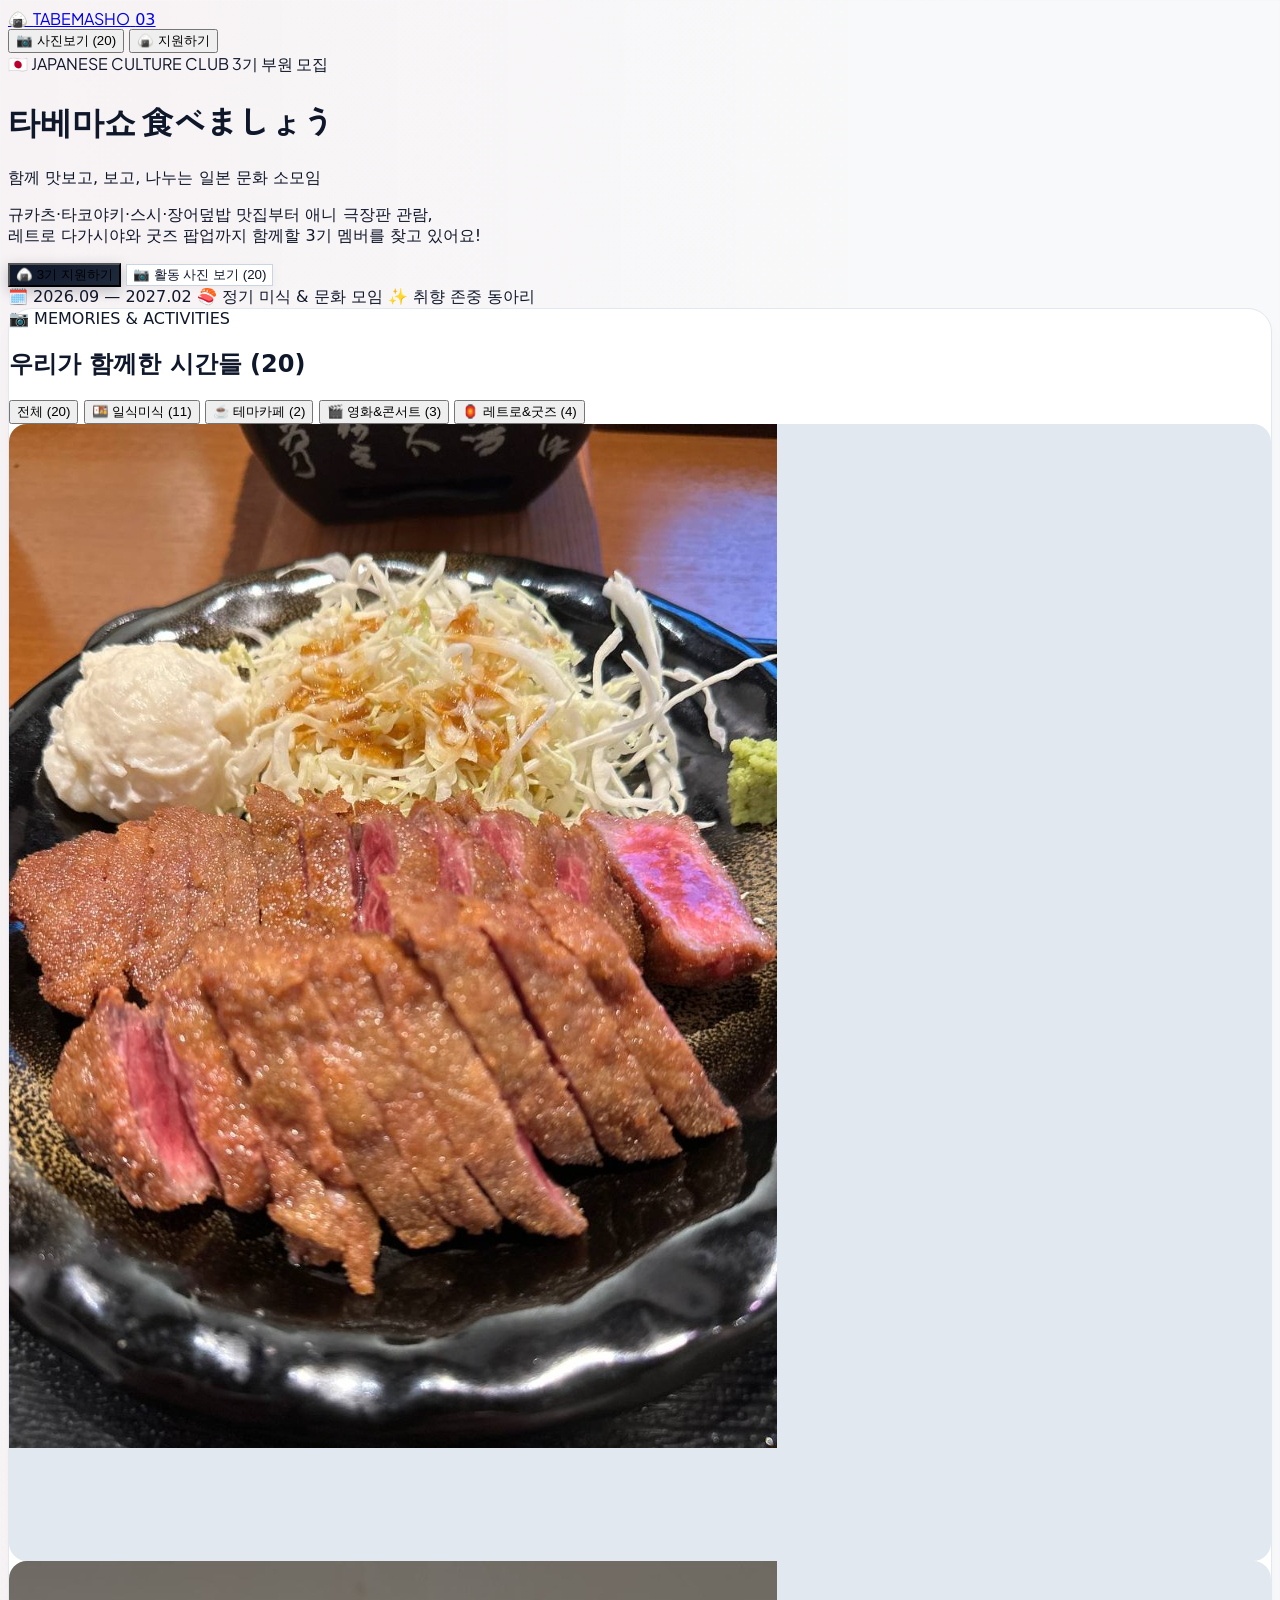
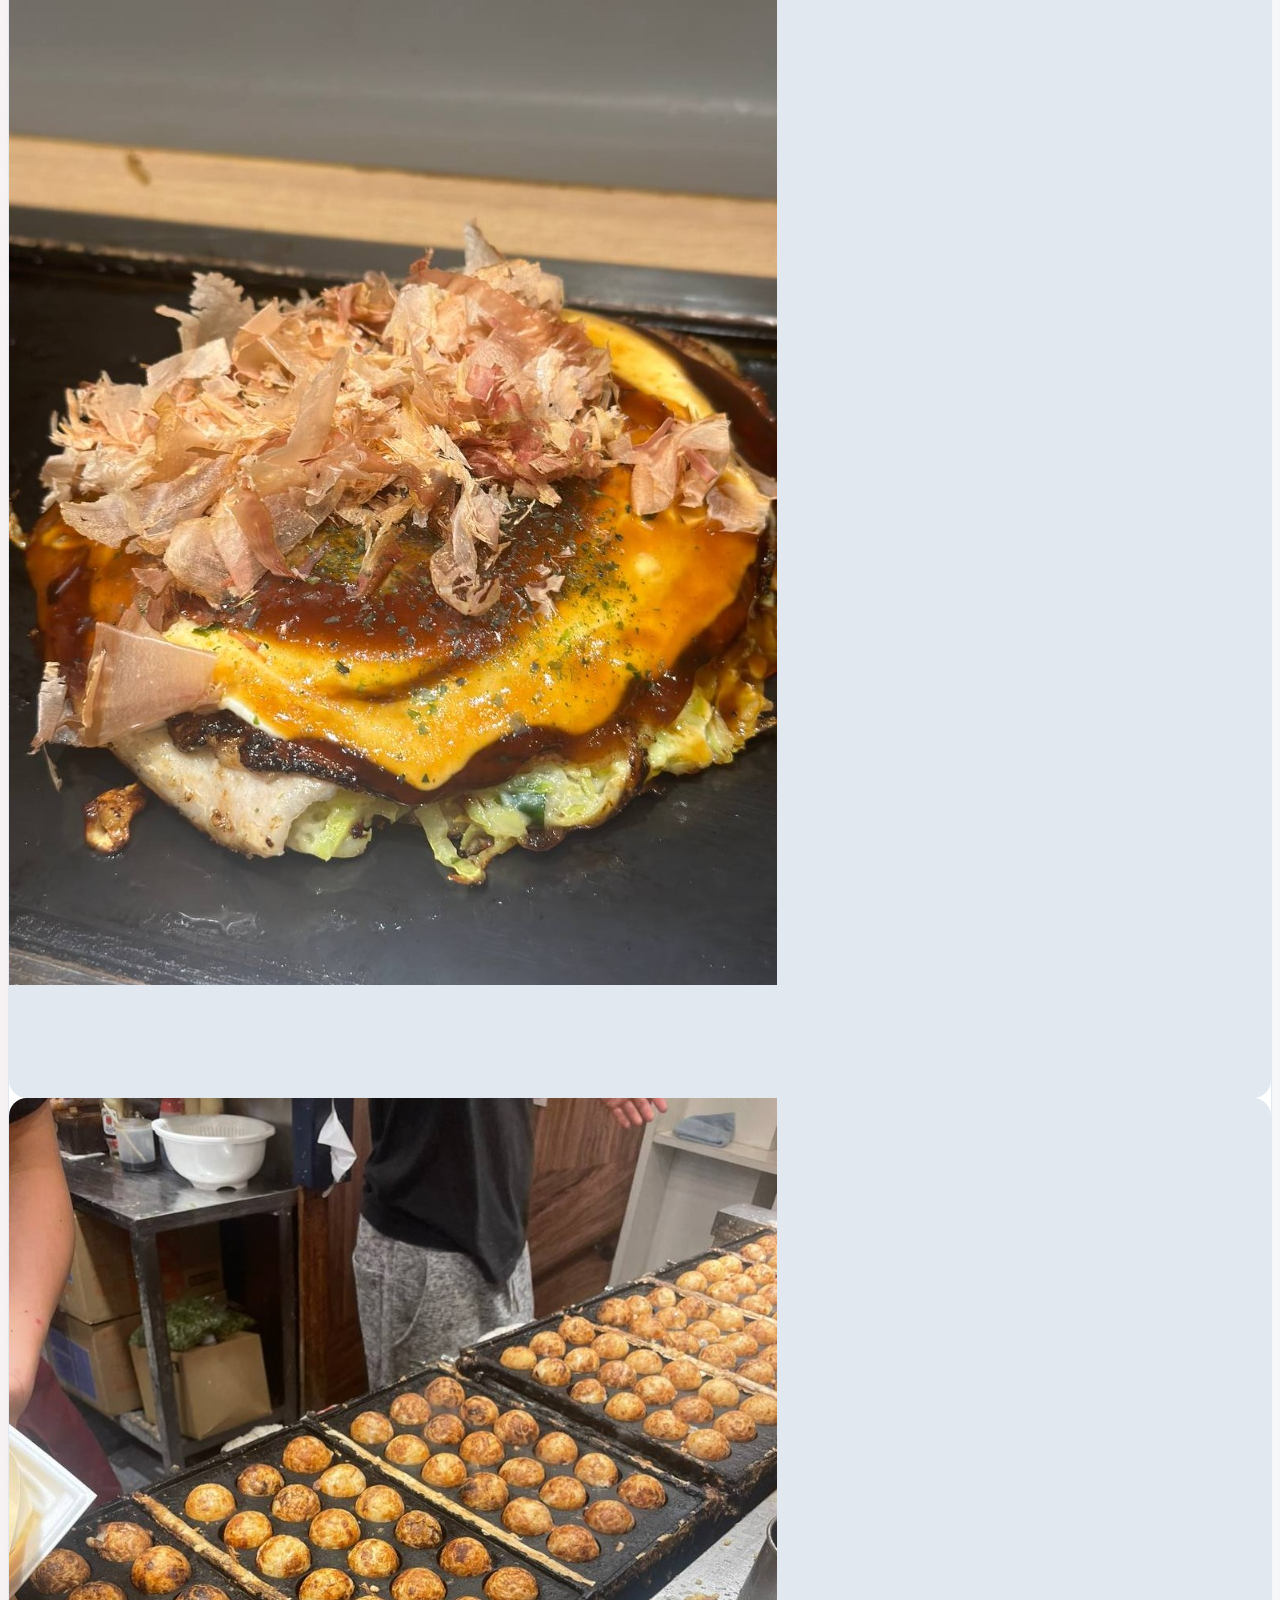
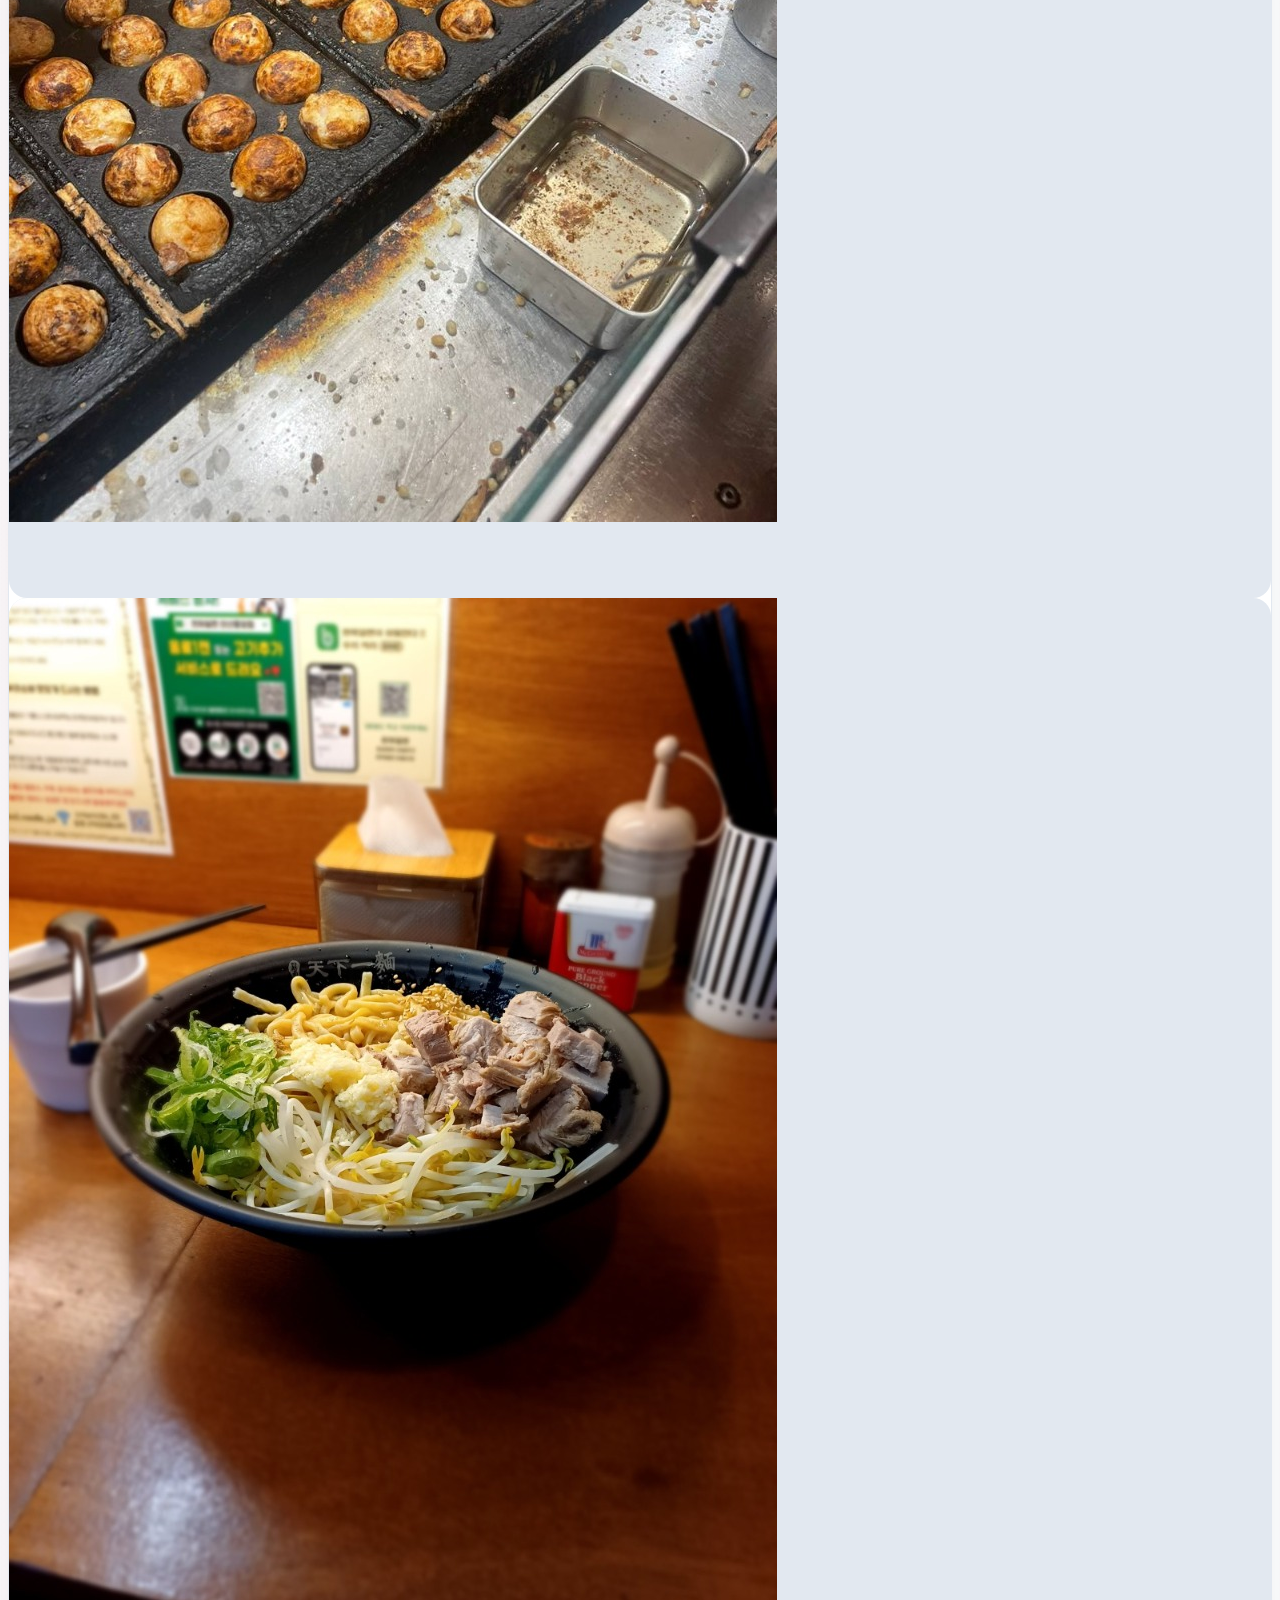
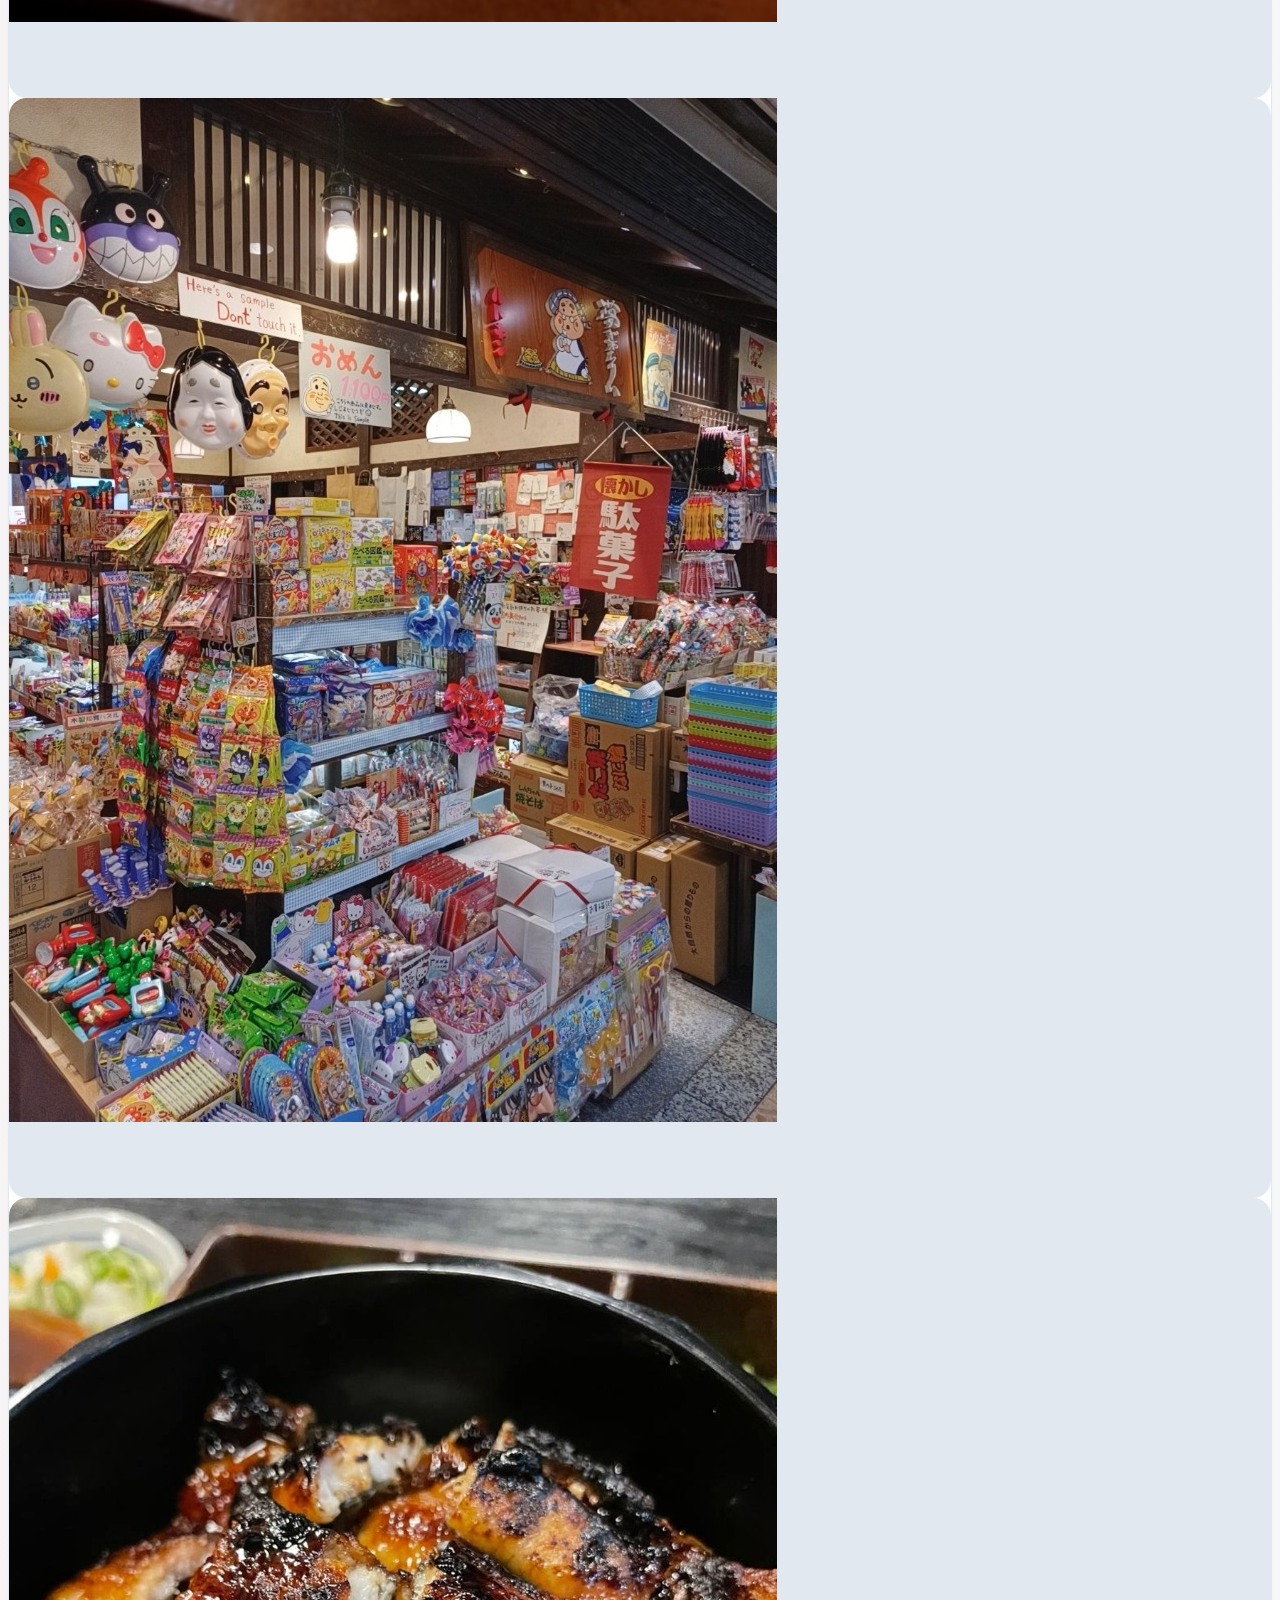
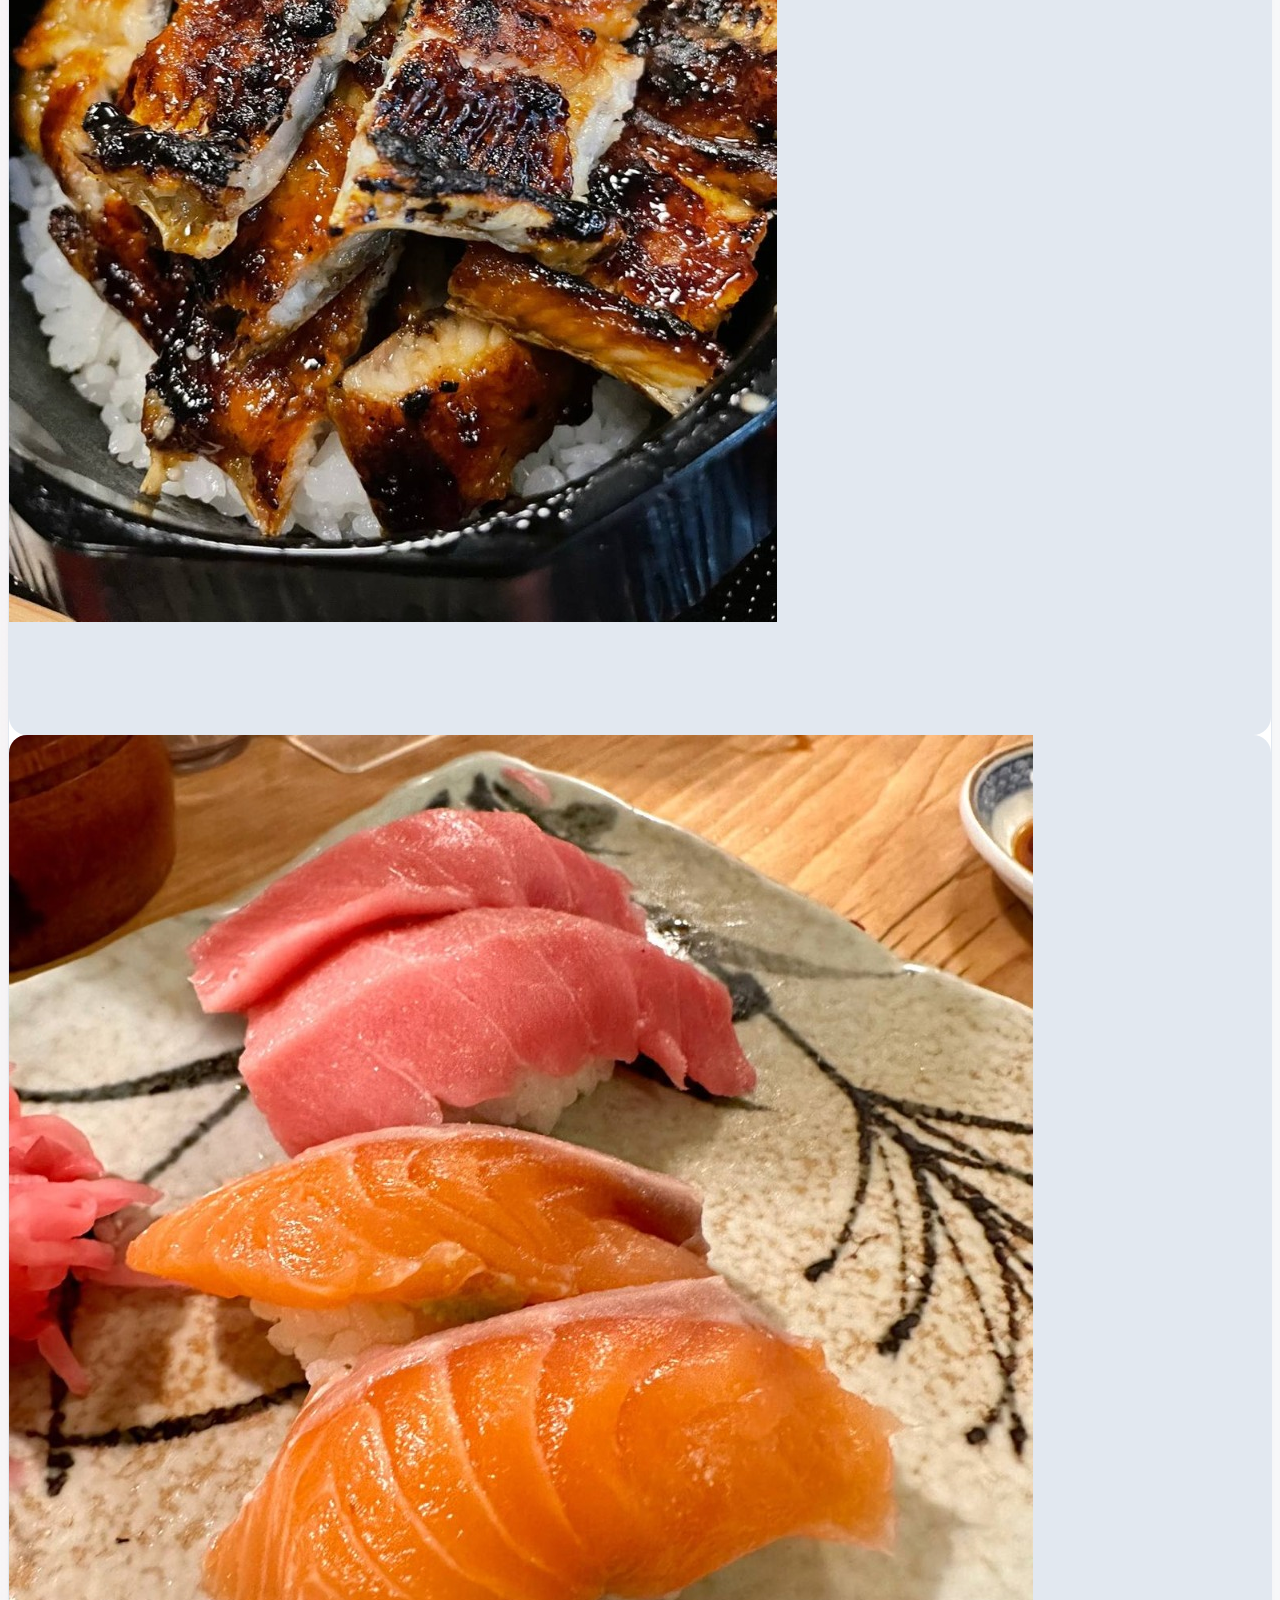
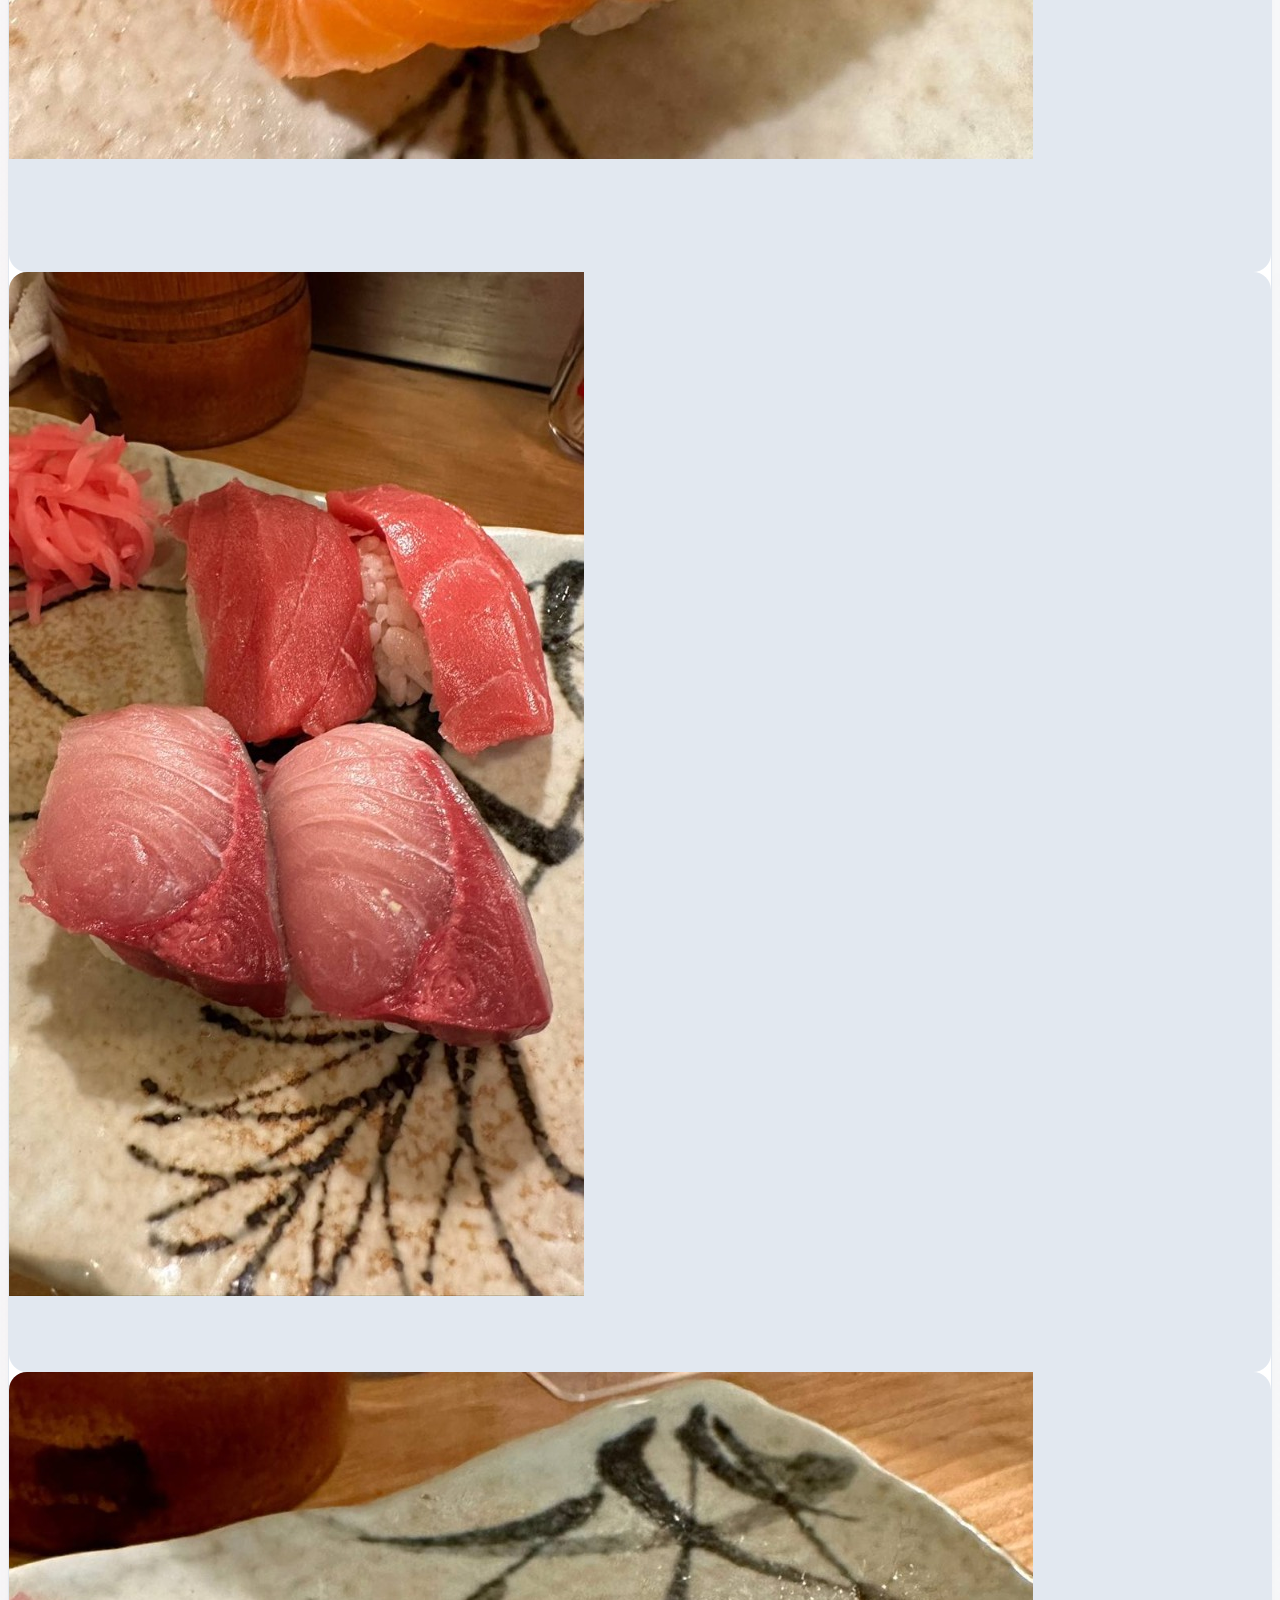
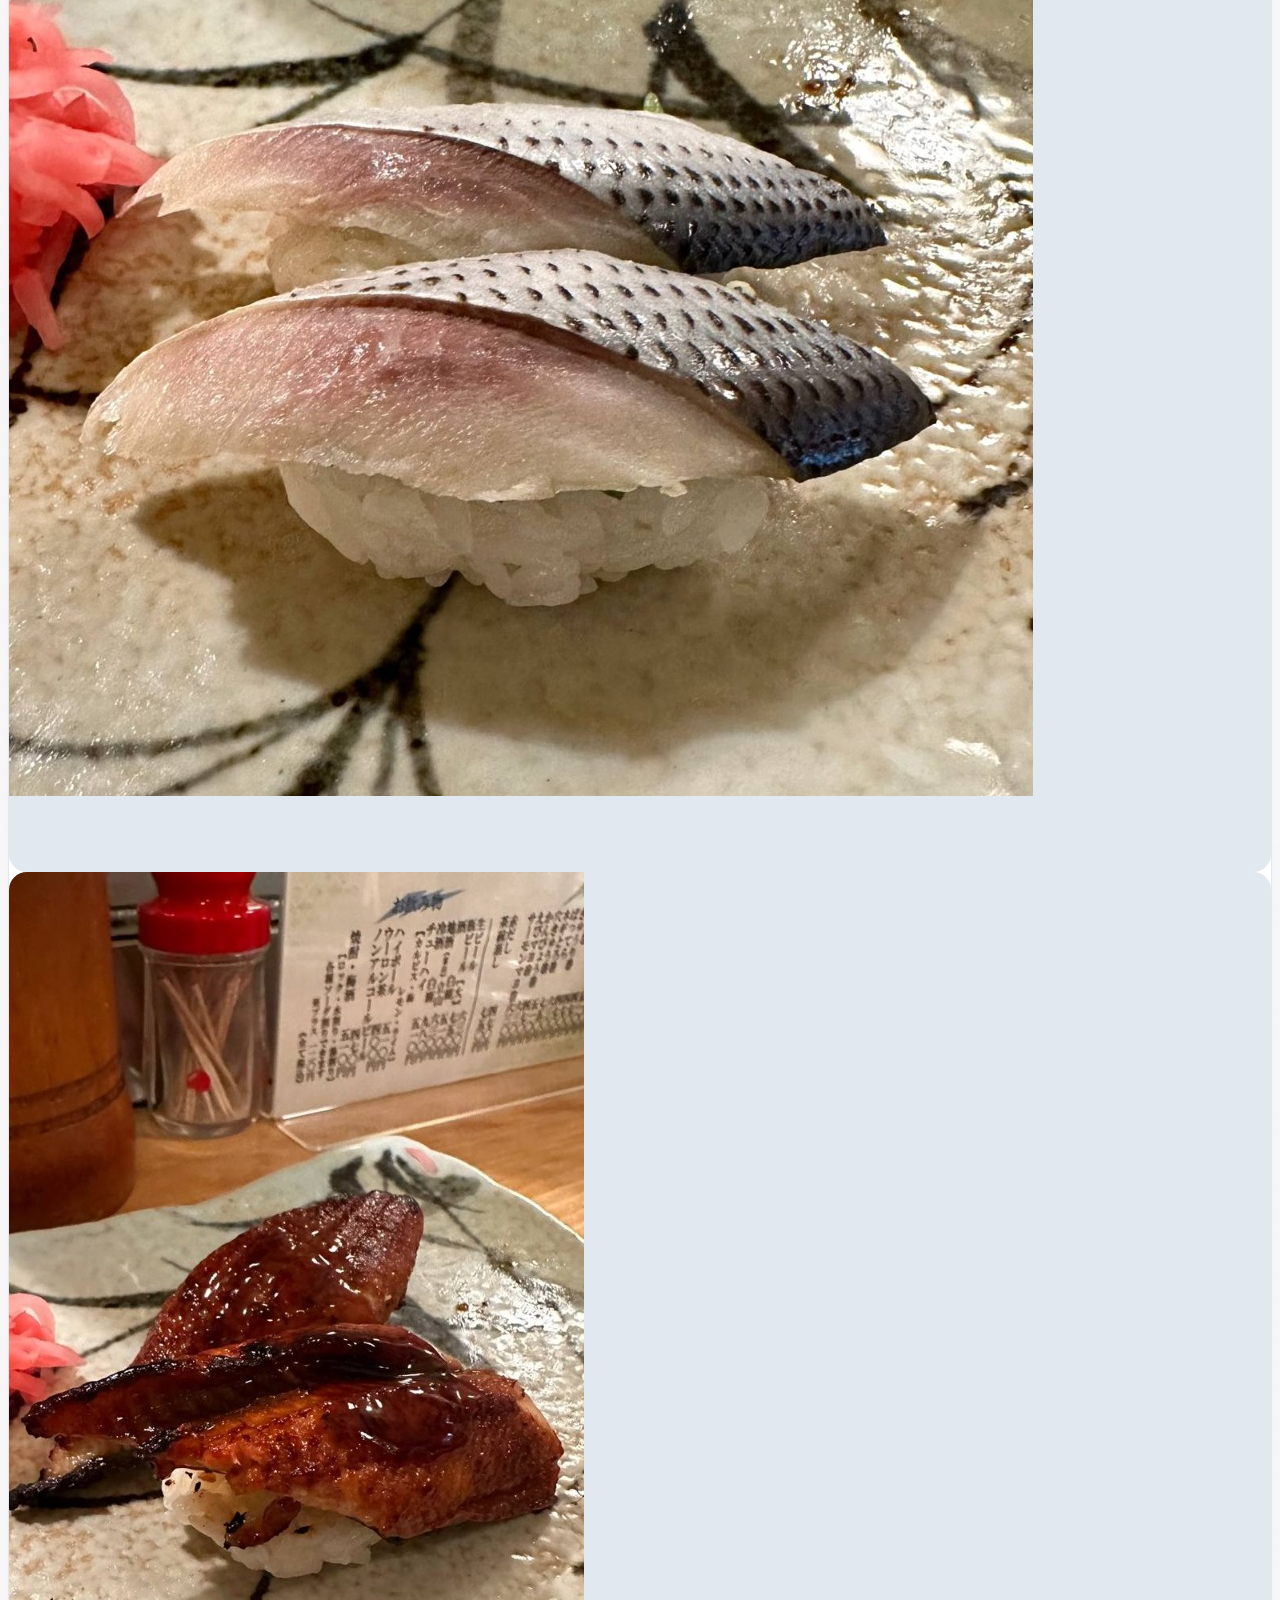
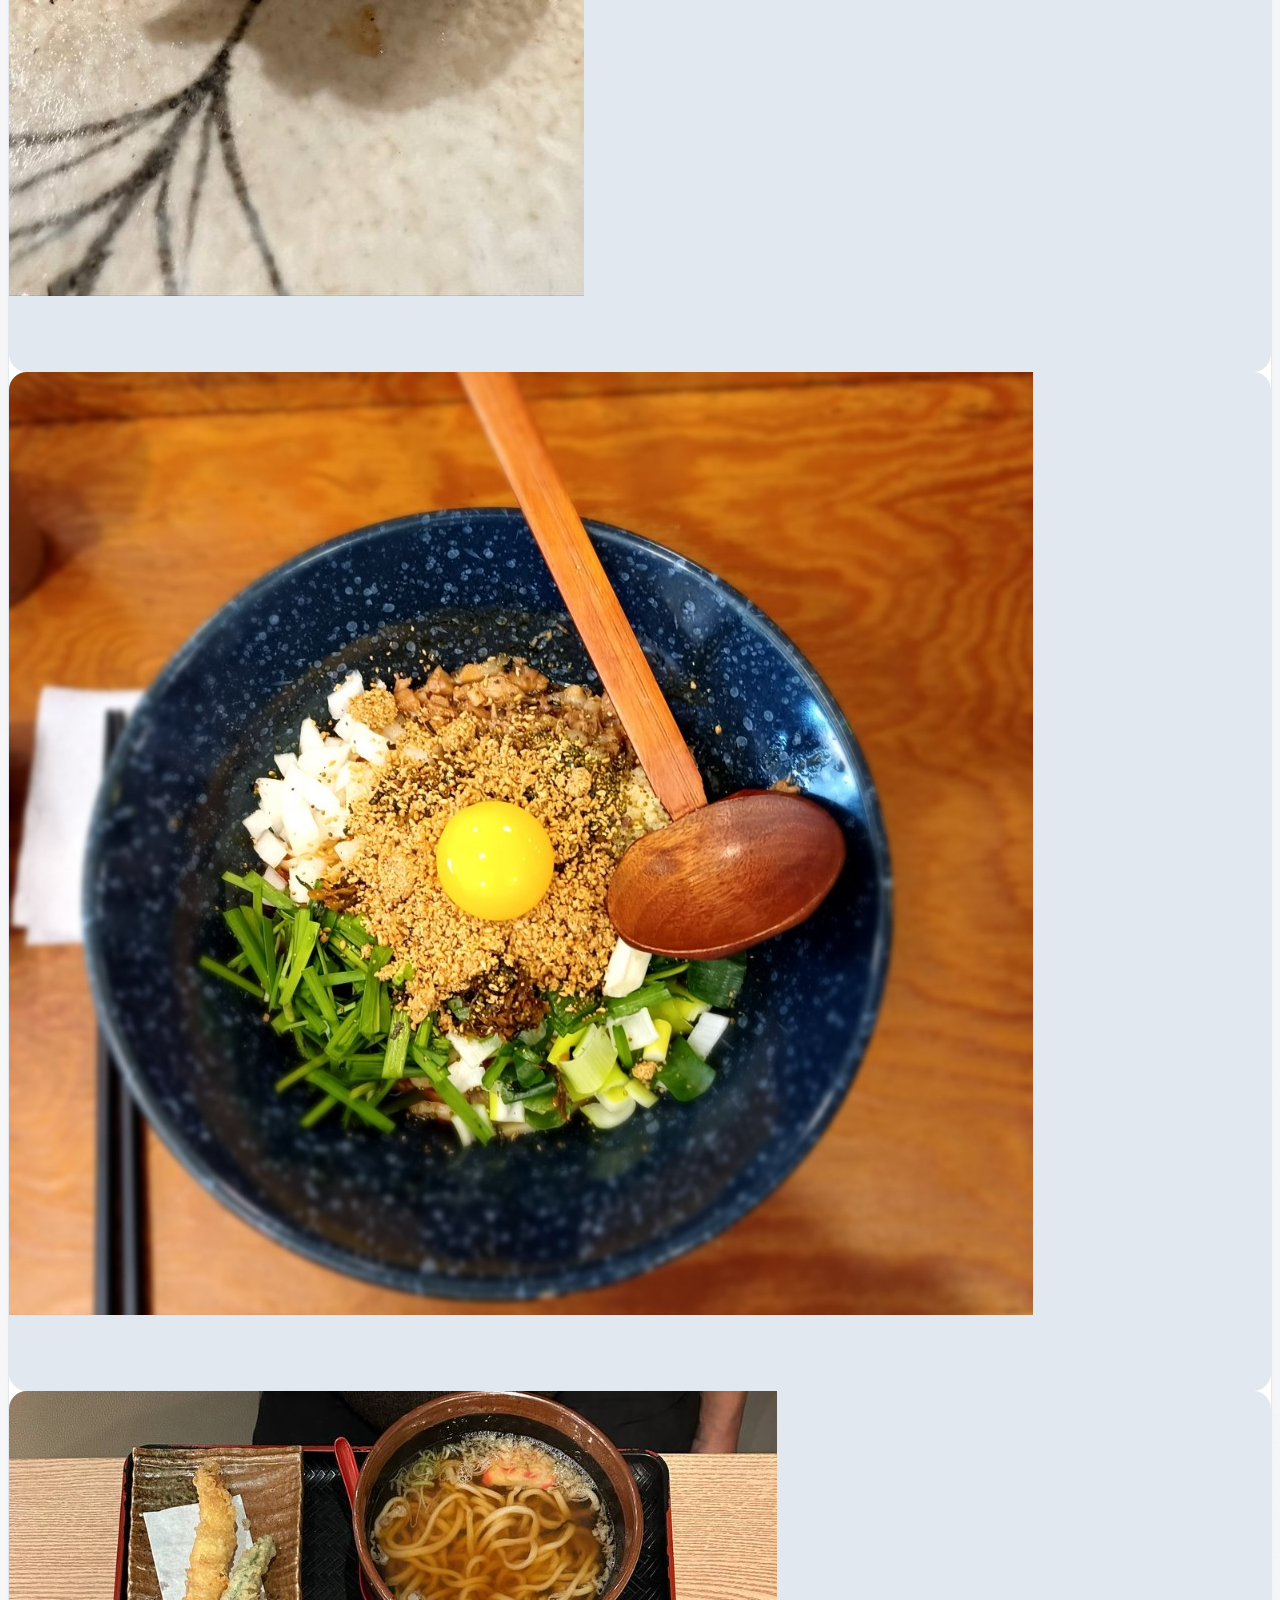
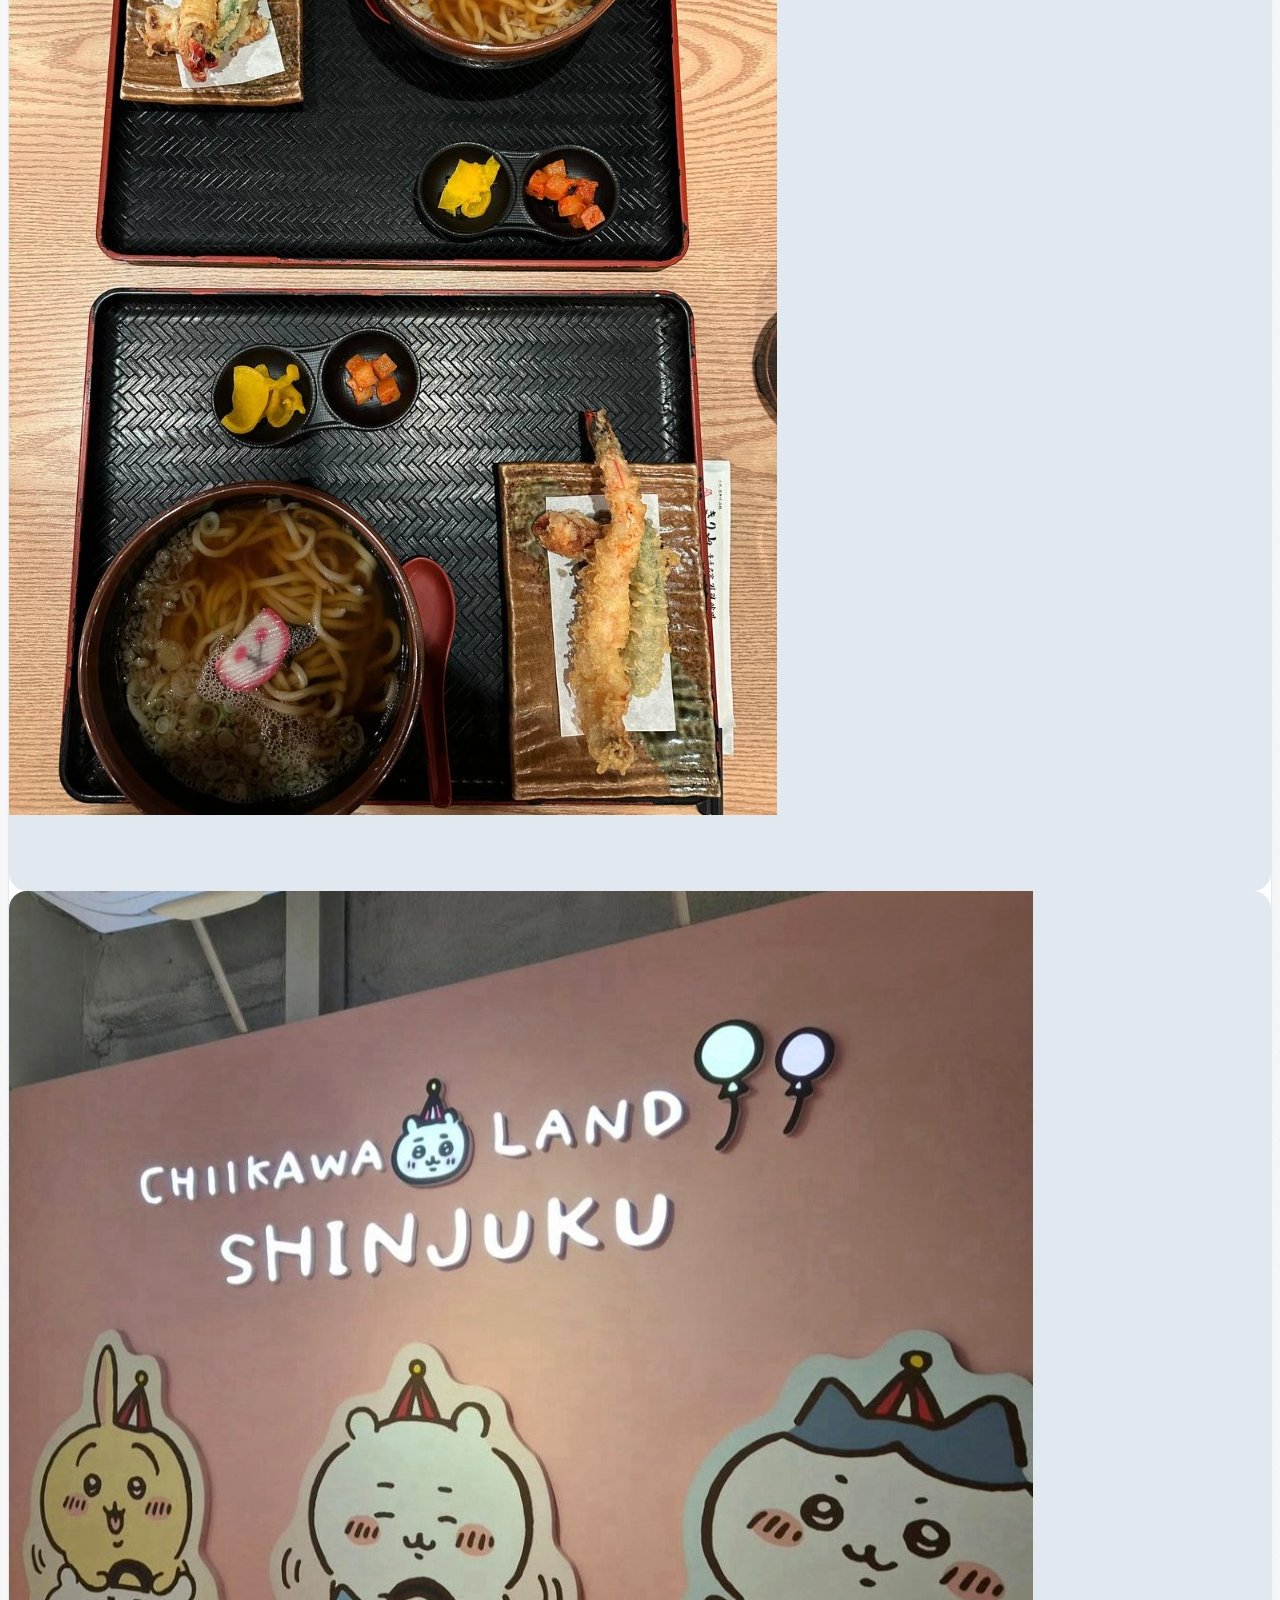
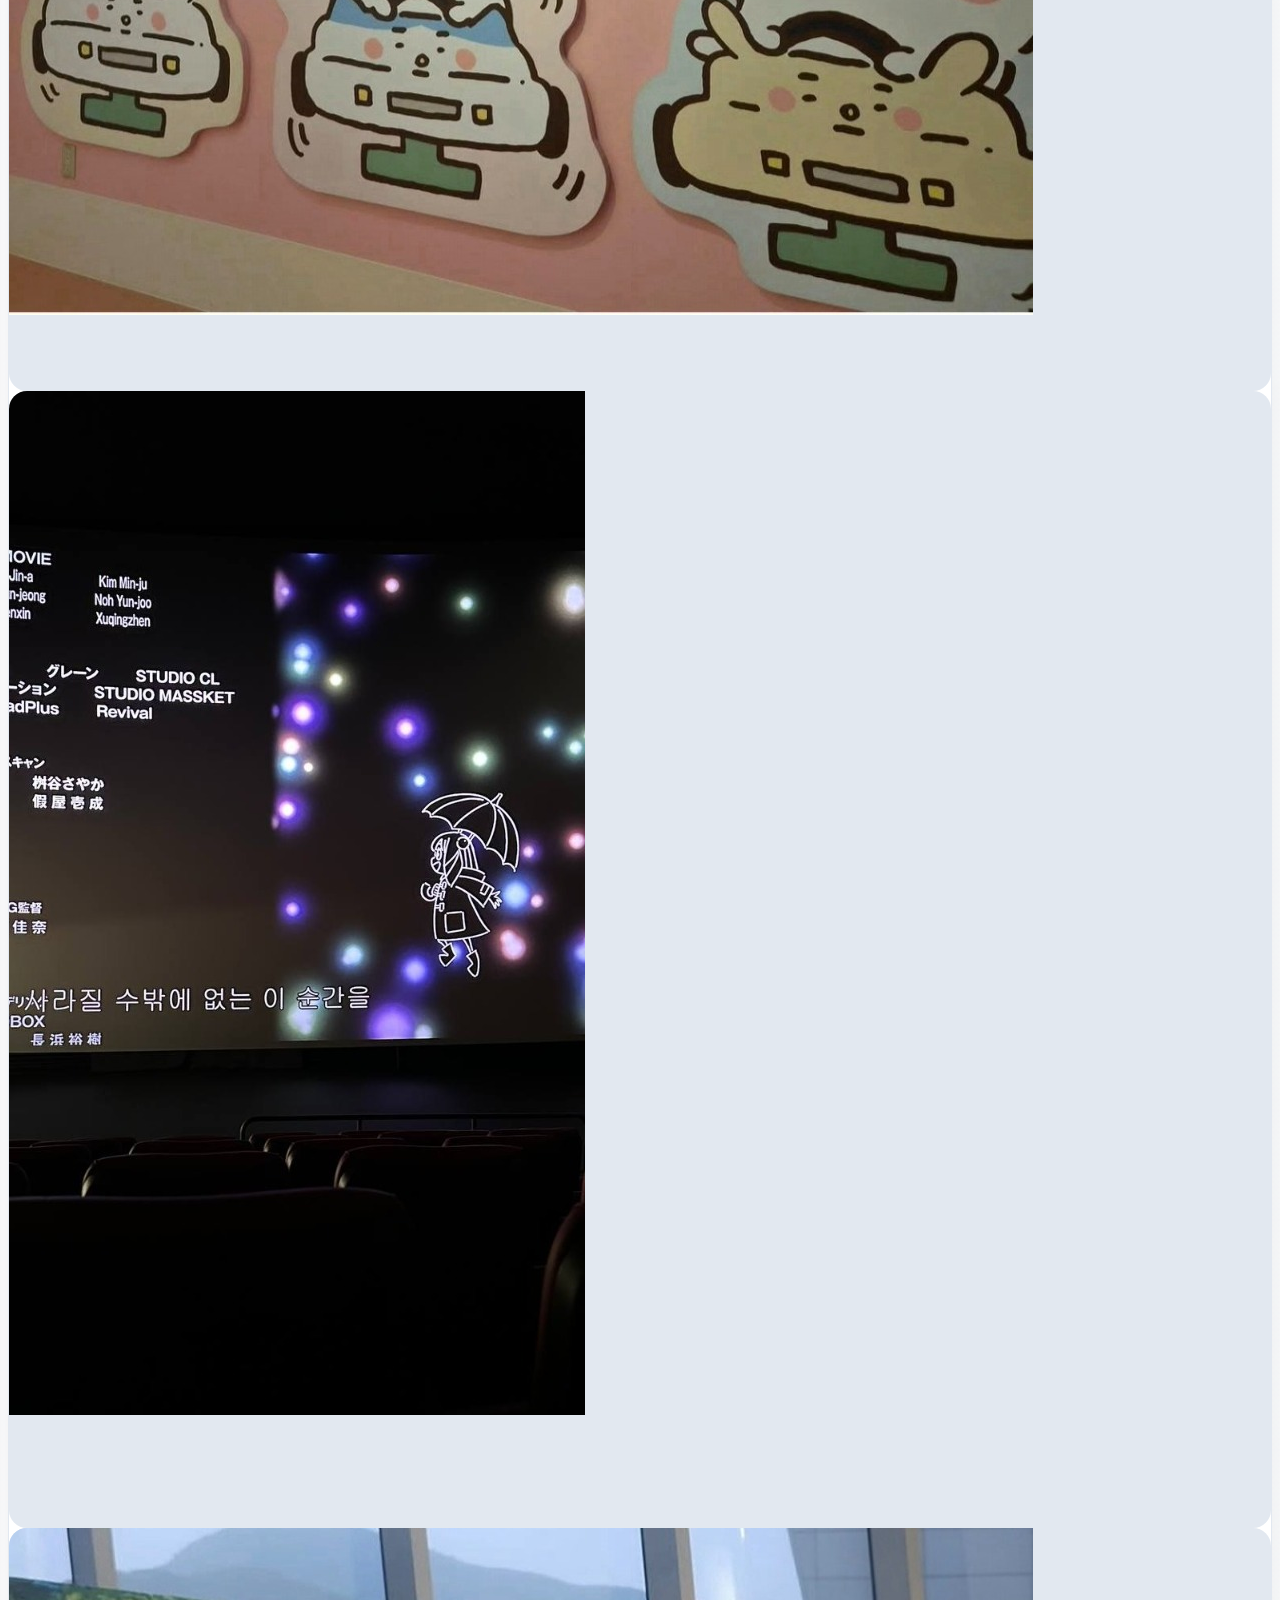
==== index.html @ 06391607 "feat: 규카츠·타코야키·오코노미야키·라멘·다가시야 5장 추가 (총 20장 갤러리 완성)" ====
<!DOCTYPE html>
<html lang="ko">
<head>
  <meta charset="UTF-8">
  <meta name="viewport" content="width=device-width, initial-scale=1.0">
  <title>타베마쇼 3기 | 食べましょう</title>
  
  <!-- Tailwind CSS -->
  <script src="https://cdn.tailwindcss.com"></script>
  <!-- Canvas Confetti -->
  <script src="https://cdn.jsdelivr.net/npm/canvas-confetti@1.9.3/dist/confetti.browser.min.js"></script>
  <!-- Custom Styles -->
  <link rel="stylesheet" href="assets/style.css">
</head>
<body class="min-h-screen antialiased selection:bg-slate-900 selection:text-white pb-24">

  <!-- ==================== Sticky Navigation Bar ==================== -->
  <nav class="sticky top-0 z-40 bg-white/85 backdrop-blur-md border-b border-slate-200/80 transition-all">
    <div class="max-w-4xl mx-auto px-4 sm:px-6 h-14 flex items-center justify-between">
      <a href="#" class="flex items-center gap-2">
        <span class="text-xl">🍙</span>
        <span class="font-black text-slate-900 tracking-tight text-sm sm:text-base font-display">TABEMASHO</span>
        <span class="text-[10px] font-bold text-rose-600 bg-rose-50 px-1.5 py-0.5 rounded font-mono">03</span>
      </a>

      <!-- Quick Action Buttons -->
      <div class="flex items-center gap-2">
        <button type="button" id="navGalleryBtn" class="text-xs font-bold px-3 py-1.5 rounded-full text-slate-600 hover:text-slate-900 hover:bg-slate-100 transition-colors cursor-pointer">
          📷 사진보기 (20)
        </button>
        <button type="button" id="navApplyBtn" class="text-xs font-bold px-3.5 py-1.5 rounded-full bg-slate-900 text-white hover:bg-slate-800 transition-colors shadow-sm cursor-pointer">
          🍙 지원하기
        </button>
      </div>
    </div>
  </nav>

  <!-- ==================== Hero Entrance Gateway ==================== -->
  <header class="max-w-3xl mx-auto px-4 sm:px-6 pt-10 sm:pt-16 pb-12 text-center">
    <!-- Club Subtitle Badge -->
    <div class="inline-flex items-center gap-2 px-3.5 py-1.5 rounded-full bg-slate-100 border border-slate-200 text-slate-700 text-xs font-bold tracking-wider uppercase mb-5 font-display shadow-sm">
      <span>🇯🇵 JAPANESE CULTURE CLUB</span>
      <span class="w-1.5 h-1.5 rounded-full bg-rose-500"></span>
      <span class="text-rose-600">3기 부원 모집</span>
    </div>

    <!-- Main Catchy Title -->
    <h1 class="text-3xl sm:text-5xl font-black text-slate-900 tracking-tight leading-tight mb-3 font-display">
      타베마쇼 <span class="text-rose-600 font-jp">食べましょう</span>
    </h1>
    <p class="text-base sm:text-lg font-bold text-slate-700 mb-4">
      함께 맛보고, 보고, 나누는 일본 문화 소모임
    </p>

    <!-- Description -->
    <p class="text-xs sm:text-sm text-slate-500 leading-relaxed max-w-lg mx-auto mb-8">
      규카츠·타코야키·스시·장어덮밥 맛집부터 애니 극장판 관람,<br class="hidden sm:inline">
      레트로 다가시야와 굿즈 팝업까지 함께할 3기 멤버를 찾고 있어요!
    </p>

    <!-- ==================== THE TWO CORE BUTTONS ==================== -->
    <div class="flex flex-col sm:flex-row items-center justify-center gap-3.5 max-w-md mx-auto">
      <!-- Button 1: Apply Now -->
      <button 
        type="button" 
        id="heroApplyBtn" 
        class="cta-button w-full sm:w-1/2 py-4 px-6 rounded-2xl text-white font-black text-sm sm:text-base flex items-center justify-center gap-2 shadow-lg cursor-pointer"
      >
        <span>🍙</span>
        <span>3기 지원하기</span>
      </button>

      <!-- Button 2: View Photos -->
      <button 
        type="button" 
        id="heroGalleryBtn" 
        class="secondary-btn w-full sm:w-1/2 py-4 px-6 rounded-2xl font-black text-sm sm:text-base flex items-center justify-center gap-2 cursor-pointer"
      >
        <span>📷</span>
        <span>활동 사진 보기 (20)</span>
      </button>
    </div>

    <!-- Meta Info Pills -->
    <div class="flex flex-wrap items-center justify-center gap-2 mt-8 text-[11px] font-semibold text-slate-400">
      <span class="px-2.5 py-1 bg-white rounded-full border border-slate-200">🗓️ 2026.09 — 2027.02</span>
      <span class="px-2.5 py-1 bg-white rounded-full border border-slate-200">🍣 정기 미식 & 문화 모임</span>
      <span class="px-2.5 py-1 bg-white rounded-full border border-slate-200">✨ 취향 존중 동아리</span>
    </div>
  </header>

  <!-- ==================== SECTION: 활동 사진 갤러리 (20 Photos Bento) ==================== -->
  <section id="gallerySection" class="max-w-4xl mx-auto px-4 sm:px-6 mb-16 scroll-mt-20">
    <div class="bento-card p-6 sm:p-8 bg-white border border-slate-200/90">
      
      <!-- Section Header & Filter Pills -->
      <div class="flex flex-col sm:flex-row sm:items-end justify-between gap-4 mb-6 pb-4 border-b border-slate-100">
        <div>
          <div class="inline-flex items-center gap-1.5 text-xs font-bold text-rose-600 mb-1">
            <span>📷</span>
            <span>MEMORIES & ACTIVITIES</span>
          </div>
          <h2 class="text-xl sm:text-2xl font-black text-slate-900 tracking-tight">
            우리가 함께한 시간들 (20)
          </h2>
        </div>

        <!-- Filter Tags -->
        <div class="flex flex-wrap items-center gap-1.5">
          <button type="button" class="gallery-filter-btn px-3 py-1 rounded-full text-xs font-bold bg-slate-900 text-white transition-all cursor-pointer" data-filter="all">
            전체 (20)
          </button>
          <button type="button" class="gallery-filter-btn px-3 py-1 rounded-full text-xs font-bold bg-slate-100 text-slate-600 hover:bg-slate-200 transition-all cursor-pointer" data-filter="food">
            🍱 일식미식 (11)
          </button>
          <button type="button" class="gallery-filter-btn px-3 py-1 rounded-full text-xs font-bold bg-slate-100 text-slate-600 hover:bg-slate-200 transition-all cursor-pointer" data-filter="cafe">
            ☕ 테마카페 (2)
          </button>
          <button type="button" class="gallery-filter-btn px-3 py-1 rounded-full text-xs font-bold bg-slate-100 text-slate-600 hover:bg-slate-200 transition-all cursor-pointer" data-filter="media">
            🎬 영화&콘서트 (3)
          </button>
          <button type="button" class="gallery-filter-btn px-3 py-1 rounded-full text-xs font-bold bg-slate-100 text-slate-600 hover:bg-slate-200 transition-all cursor-pointer" data-filter="goods">
            🏮 레트로&굿즈 (4)
          </button>
        </div>
      </div>

      <!-- Bento Photo Grid (20 Photos) -->
      <div id="galleryGrid" class="grid grid-cols-1 sm:grid-cols-2 md:grid-cols-3 gap-3.5">
        
        <!-- Photo 16: 규카츠 (미식) - Featured Wide -->
        <div class="sm:col-span-2 gallery-item h-64 gallery-trigger" data-category="food" data-fullsrc="assets/gallery/activity_16.jpg" data-caption="🥩 겉은 바삭하고 속은 부드러운 선홍빛 레어 정통 규카츠 정식">
          <img src="assets/gallery/activity_16.jpg" alt="정통 규카츠 정식" class="w-full h-full object-cover">
          <div class="overlay absolute inset-0 flex flex-col justify-end p-4 text-white">
            <span class="text-[10px] font-bold uppercase tracking-wider text-rose-300">SIGNATURE GOURMET</span>
            <p class="text-sm font-bold">겉바속촉 소고기 규카츠 정식 🥩</p>
            <p class="text-xs text-slate-300 mt-0.5">화로에 직접 구워 생와사비와 함께 즐기는 궁극의 맛</p>
          </div>
        </div>

        <!-- Photo 18: 오코노미야키 (미식) -->
        <div class="gallery-item h-64 gallery-trigger" data-category="food" data-fullsrc="assets/gallery/activity_18.jpg" data-caption="🥢 가쓰오부시가 춤추는 두툼한 철판 정통 오코노미야키">
          <img src="assets/gallery/activity_18.jpg" alt="오코노미야키" class="w-full h-full object-cover">
          <div class="overlay absolute inset-0 flex flex-col justify-end p-4 text-white">
            <span class="text-[10px] font-bold uppercase tracking-wider text-amber-300">TEPPANYAKI</span>
            <p class="text-sm font-bold">철판 정통 오코노미야키 🥢</p>
            <p class="text-xs text-slate-300 mt-0.5">달콤짭조름 특제 소스와 춤추는 가쓰오부시</p>
          </div>
        </div>

        <!-- Photo 17: 타코야키 (미식) -->
        <div class="gallery-item h-60 gallery-trigger" data-category="food" data-fullsrc="assets/gallery/activity_17.jpg" data-caption="🐙 지글지글 철판에서 노릇하게 구워지는 타코야키">
          <img src="assets/gallery/activity_17.jpg" alt="타코야키 철판" class="w-full h-full object-cover">
          <div class="overlay absolute inset-0 flex flex-col justify-end p-4 text-white">
            <span class="text-[10px] font-bold uppercase tracking-wider text-orange-300">STREET FOOD</span>
            <p class="text-xs sm:text-sm font-bold">지글지글 타코야키 철판 🐙</p>
          </div>
        </div>

        <!-- Photo 19: 진한 라멘 (미식) -->
        <div class="gallery-item h-60 gallery-trigger" data-category="food" data-fullsrc="assets/gallery/activity_19.jpg" data-caption="🍜 두툼한 깍둑 차슈와 숙주, 마늘 듬뿍 진한 일식 라멘">
          <img src="assets/gallery/activity_19.jpg" alt="진한 일식 라멘" class="w-full h-full object-cover">
          <div class="overlay absolute inset-0 flex flex-col justify-end p-4 text-white">
            <span class="text-[10px] font-bold uppercase tracking-wider text-amber-300">HEAVY RAMEN</span>
            <p class="text-xs sm:text-sm font-bold">차슈 듬뿍 진한 라멘 🍜</p>
          </div>
        </div>

        <!-- Photo 20: 레트로 막과자 가게 다가시야 (레트로) -->
        <div class="gallery-item h-60 gallery-trigger" data-category="goods" data-fullsrc="assets/gallery/activity_20.jpg" data-caption="🏮 일본 골목 감성 그대로, 레트로 막과자 가게 (다가시야 駄菓子屋)">
          <img src="assets/gallery/activity_20.jpg" alt="레트로 막과자 가게" class="w-full h-full object-cover">
          <div class="overlay absolute inset-0 flex flex-col justify-end p-4 text-white">
            <span class="text-[10px] font-bold uppercase tracking-wider text-emerald-300">RETRO JAPAN</span>
            <p class="text-xs sm:text-sm font-bold">추억의 레트로 막과자 가게 🏮</p>
          </div>
        </div>

        <!-- Photo 11: 장어덮밥 (미식) - Wide -->
        <div class="sm:col-span-2 gallery-item h-64 gallery-trigger" data-category="food" data-fullsrc="assets/gallery/activity_11.jpg" data-caption="🍱 숯불 향 가득한 일본 정통 장어덮밥 (우나기동/히츠마부시)">
          <img src="assets/gallery/activity_11.jpg" alt="정통 장어덮밥" class="w-full h-full object-cover">
          <div class="overlay absolute inset-0 flex flex-col justify-end p-4 text-white">
            <span class="text-[10px] font-bold uppercase tracking-wider text-amber-300">FEATURED GOURMET</span>
            <p class="text-sm font-bold">숯불 정통 장어덮밥 (히츠마부시) 🍱</p>
            <p class="text-xs text-slate-300 mt-0.5">윤기 흐르는 특제 타레소스와 부드러운 장어의 풍미</p>
          </div>
        </div>

        <!-- Photo 12: 연어&참치 스시 (미식) -->
        <div class="gallery-item h-64 gallery-trigger" data-category="food" data-fullsrc="assets/gallery/activity_12.jpg" data-caption="🍣 입안 가득 퍼지는 신선한 참치와 연어 스시 플레이트">
          <img src="assets/gallery/activity_12.jpg" alt="연어 참치 초밥" class="w-full h-full object-cover">
          <div class="overlay absolute inset-0 flex flex-col justify-end p-4 text-white">
            <span class="text-[10px] font-bold uppercase tracking-wider text-rose-300">FRESH SUSHI</span>
            <p class="text-sm font-bold">참치 & 연어 초밥 🍣</p>
            <p class="text-xs text-slate-300 mt-0.5">두툼하고 신선한 제철 네타의 깊은 감칠맛</p>
          </div>
        </div>

        <!-- Photo 15: 대방어 & 참치 초밥 (미식) -->
        <div class="gallery-item h-60 gallery-trigger" data-category="food" data-fullsrc="assets/gallery/activity_15.jpg" data-caption="🍣 기름기 오른 대방어와 부드러운 참치 스시">
          <img src="assets/gallery/activity_15.jpg" alt="대방어 참치 초밥" class="w-full h-full object-cover">
          <div class="overlay absolute inset-0 flex flex-col justify-end p-4 text-white">
            <span class="text-[10px] font-bold uppercase tracking-wider text-rose-300">SEASONAL SPECIAL</span>
            <p class="text-xs sm:text-sm font-bold">제철 대방어 & 참치 스시 🍣</p>
          </div>
        </div>

        <!-- Photo 13: 고등어/전어 초밥 (미식) -->
        <div class="gallery-item h-60 gallery-trigger" data-category="food" data-fullsrc="assets/gallery/activity_13.jpg" data-caption="🐟 은빛 껍질의 예술, 정통 시메사바/히카리모노 초밥">
          <img src="assets/gallery/activity_13.jpg" alt="시메사바 초밥" class="w-full h-full object-cover">
          <div class="overlay absolute inset-0 flex flex-col justify-end p-4 text-white">
            <span class="text-[10px] font-bold uppercase tracking-wider text-sky-300">HIKARIMONO</span>
            <p class="text-xs sm:text-sm font-bold">정통 시메사바(초절임 고등어) 🐟</p>
          </div>
        </div>

        <!-- Photo 14: 타레소스 장어초밥 (미식) -->
        <div class="gallery-item h-60 gallery-trigger" data-category="food" data-fullsrc="assets/gallery/activity_14.jpg" data-caption="🥢 입에서 사르르 녹는 특제 타레소스 장어(우나기) 초밥">
          <img src="assets/gallery/activity_14.jpg" alt="장어 초밥" class="w-full h-full object-cover">
          <div class="overlay absolute inset-0 flex flex-col justify-end p-4 text-white">
            <span class="text-[10px] font-bold uppercase tracking-wider text-amber-300">UNAGI SUSHI</span>
            <p class="text-xs sm:text-sm font-bold">달콤짭조름 장어 초밥 🥢</p>
          </div>
        </div>

        <!-- Photo 7: 마제소바 (미식) -->
        <div class="gallery-item h-56 gallery-trigger" data-category="food" data-fullsrc="assets/gallery/activity_7.jpg" data-caption="🍜 노른자 톡 터뜨려 비벼먹는 정통 일식 마제소바 맛집">
          <img src="assets/gallery/activity_7.jpg" alt="일식 마제소바" class="w-full h-full object-cover">
          <div class="overlay absolute inset-0 flex flex-col justify-end p-4 text-white">
            <span class="text-[10px] font-bold uppercase tracking-wider text-amber-300">RAMEN & NOODLES</span>
            <p class="text-xs sm:text-sm font-bold">일식 마제소바 맛집 🍜</p>
          </div>
        </div>

        <!-- Photo 10: 튀김 우동 한상 (미식) -->
        <div class="gallery-item h-56 gallery-trigger" data-category="food" data-fullsrc="assets/gallery/activity_10.jpg" data-caption="🍤 바삭한 왕새우튀김과 따끈한 일본식 우동 정식">
          <img src="assets/gallery/activity_10.jpg" alt="튀김 우동 한상" class="w-full h-full object-cover">
          <div class="overlay absolute inset-0 flex flex-col justify-end p-4 text-white">
            <span class="text-[10px] font-bold uppercase tracking-wider text-orange-300">UDON SET</span>
            <p class="text-xs sm:text-sm font-bold">바삭한 튀김 우동 정식 🍤</p>
          </div>
        </div>

        <!-- Photo 6: 치이카와 랜드 신주쿠 (굿즈) -->
        <div class="gallery-item h-56 gallery-trigger" data-category="goods" data-fullsrc="assets/gallery/activity_6.jpg" data-caption="💖 CHIIKAWA LAND SHINJUKU 포토존 (치이카와·하치와레·우사기)">
          <img src="assets/gallery/activity_6.jpg" alt="치이카와 랜드 신주쿠" class="w-full h-full object-cover">
          <div class="overlay absolute inset-0 flex flex-col justify-end p-4 text-white">
            <span class="text-[10px] font-bold uppercase tracking-wider text-pink-300">CHIIKAWA LAND</span>
            <p class="text-xs sm:text-sm font-bold">치이카와 랜드 신주쿠 💖</p>
          </div>
        </div>

        <!-- Photo 1: 극장판 영화관 엔딩 (영화) - 2-col on desktop -->
        <div class="sm:col-span-2 gallery-item h-60 gallery-trigger" data-category="media" data-fullsrc="assets/gallery/activity_1.jpg" data-caption="🎬 극장판 일본 애니메이션 영화 단체 관람의 추억">
          <img src="assets/gallery/activity_1.jpg" alt="영화관 단체 관람" class="w-full h-full object-cover">
          <div class="overlay absolute inset-0 flex flex-col justify-end p-4 text-white">
            <span class="text-[10px] font-bold uppercase tracking-wider text-rose-300">CINEMA MEETUP</span>
            <p class="text-sm font-bold">극장판 애니메이션 영화 단체 관람 🎬</p>
            <p class="text-xs text-slate-300 mt-0.5">엔딩 크레딧과 여운을 함께 나눴던 소중한 순간</p>
          </div>
        </div>

        <!-- Photo 9: 너의 이름은. 필름 콘서트 (영화) -->
        <div class="gallery-item h-60 gallery-trigger" data-category="media" data-fullsrc="assets/gallery/activity_9.jpg" data-caption="🎼 <너의 이름은.> 오리지널 필름 콘서트 대형 포스터">
          <img src="assets/gallery/activity_9.jpg" alt="너의 이름은 필름 콘서트" class="w-full h-full object-cover">
          <div class="overlay absolute inset-0 flex flex-col justify-end p-4 text-white">
            <span class="text-[10px] font-bold uppercase tracking-wider text-sky-300">FILM CONCERT</span>
            <p class="text-xs sm:text-sm font-bold">너의 이름은. 필름 콘서트 🎼</p>
          </div>
        </div>

        <!-- Photo 8: 치이카와 콜라보 카페 (카페) -->
        <div class="gallery-item h-56 gallery-trigger" data-category="cafe" data-fullsrc="assets/gallery/activity_8.jpg" data-caption="☕ 영화 치이카와 콜라보레이션 카페 쇼윈도">
          <img src="assets/gallery/activity_8.jpg" alt="치이카와 콜라보 카페" class="w-full h-full object-cover">
          <div class="overlay absolute inset-0 flex flex-col justify-end p-4 text-white">
            <span class="text-[10px] font-bold uppercase tracking-wider text-teal-300">COLLAB CAFE</span>
            <p class="text-xs sm:text-sm font-bold">치이카와 콜라보 카페 ☕</p>
          </div>
        </div>

        <!-- Photo 3: 테마 카페 & 코스터 (카페) -->
        <div class="gallery-item h-56 gallery-trigger" data-category="cafe" data-fullsrc="assets/gallery/activity_3.jpg" data-caption="🥤 SPY x FAMILY 극장판 테마 음료 & 아냐 코스터">
          <img src="assets/gallery/activity_3.jpg" alt="테마 카페 음료" class="w-full h-full object-cover">
          <div class="overlay absolute inset-0 flex flex-col justify-end p-4 text-white">
            <span class="text-[10px] font-bold uppercase tracking-wider text-amber-300">CAFE & DRINK</span>
            <p class="text-xs sm:text-sm font-bold">아냐 굿즈 & 테마 음료 🥤</p>
          </div>
        </div>

        <!-- Photo 2: 아냐 굿즈 진열대 (굿즈) -->
        <div class="gallery-item h-56 gallery-trigger" data-category="goods" data-fullsrc="assets/gallery/activity_2.jpg" data-caption="🛍️ 스파이 패밀리 아냐 포저 아크릴 스탠드 & 코스터">
          <img src="assets/gallery/activity_2.jpg" alt="굿즈 진열대" class="w-full h-full object-cover">
          <div class="overlay absolute inset-0 flex flex-col justify-end p-4 text-white">
            <span class="text-[10px] font-bold uppercase tracking-wider text-pink-300">GOODS SHOPPING</span>
            <p class="text-xs sm:text-sm font-bold">아냐 굿즈 & 코스터 구경 🛍️</p>
          </div>
        </div>

        <!-- Photo 4: 팝업스토어 전경 (굿즈) -->
        <div class="gallery-item h-56 gallery-trigger" data-category="goods" data-fullsrc="assets/gallery/activity_4.jpg" data-caption="🏮 일본 애니메이션 팝업스토어 매대 구경">
          <img src="assets/gallery/activity_4.jpg" alt="팝업스토어 매대" class="w-full h-full object-cover">
          <div class="overlay absolute inset-0 flex flex-col justify-end p-4 text-white">
            <span class="text-[10px] font-bold uppercase tracking-wider text-emerald-300">POP-UP STORE</span>
            <p class="text-xs sm:text-sm font-bold">애니메이션 팝업스토어 🏮</p>
          </div>
        </div>

        <!-- Photo 5: 상영관 입구 게이트 (영화) -->
        <div class="gallery-item h-56 gallery-trigger" data-category="media" data-fullsrc="assets/gallery/activity_5.jpg" data-caption="🍿 극장판 SPY x FAMILY CODE: White 상영관 입장 게이트">
          <img src="assets/gallery/activity_5.jpg" alt="상영관 입구" class="w-full h-full object-cover">
          <div class="overlay absolute inset-0 flex flex-col justify-end p-4 text-white">
            <span class="text-[10px] font-bold uppercase tracking-wider text-sky-300">CINEMA TRIP</span>
            <p class="text-xs sm:text-sm font-bold">CODE: White 상영관 입구 🍿</p>
          </div>
        </div>

      </div>

      <!-- Gallery to Form CTA Bar -->
      <div class="mt-8 pt-5 border-t border-slate-100 flex flex-col sm:flex-row items-center justify-between gap-3 bg-slate-50/80 p-5 rounded-2xl">
        <div>
          <p class="text-xs sm:text-sm font-bold text-slate-800">이런 맛있는 미식과 다채로운 활동에 함께하고 싶으신가요? 🍙</p>
          <p class="text-[11px] text-slate-500">부담 없이 편하게 3기 지원서를 작성해보세요!</p>
        </div>
        <button type="button" id="galleryToFormBtn" class="w-full sm:w-auto px-5 py-2.5 rounded-xl bg-slate-900 hover:bg-slate-800 text-white font-bold text-xs shadow transition-all cursor-pointer">
          지금 3기 지원하기 →
        </button>
      </div>
    </div>
  </section>

  <!-- ==================== SECTION: 지원서 작성 ==================== -->
  <section id="formSection" class="max-w-2xl mx-auto px-4 sm:px-6 space-y-6 scroll-mt-20">

    <!-- Form Section Title -->
    <div class="text-center pt-4 pb-2">
      <span class="text-xs font-bold text-rose-600 uppercase tracking-widest font-display">APPLICATION FORM</span>
      <h2 class="text-2xl sm:text-3xl font-black text-slate-900 tracking-tight mt-1">
        타베마쇼 3기 지원서
      </h2>
      <p class="text-xs text-slate-400 mt-1">소중한 답변은 정성껏 검토 후 개별 안내드립니다.</p>
    </div>

    <!-- Floating Mini Progress Bar -->
    <div class="glass-hud rounded-full px-5 py-3 flex items-center justify-between gap-4 shadow-sm">
      <div class="flex items-center gap-2">
        <span class="text-sm">🍙</span>
        <span class="text-xs font-bold text-slate-800">작성 진행도</span>
        <span id="draftStatus" class="text-[10px] font-semibold text-emerald-600 opacity-0 transition-opacity">저장됨 ✓</span>
      </div>

      <div class="flex items-center gap-3">
        <span id="progressStepCount" class="text-xs font-bold text-slate-400 font-mono">0/12</span>
        <span id="progressPercent" class="text-xs font-black text-rose-600 font-mono bg-rose-50 px-2 py-0.5 rounded-full">0%</span>
        <div class="w-20 bg-slate-100 rounded-full h-1.5 overflow-hidden">
          <div id="progressBar" class="h-full bg-slate-900 transition-all duration-300 rounded-full" style="width: 0%"></div>
        </div>
      </div>
    </div>

    <!-- Form Element -->
    <form id="applicationForm" class="space-y-6" novalidate>

      <!-- -------------------------------------------------------------
           BENTO CARD 1: 기본 인적사항
           ------------------------------------------------------------- -->
      <div class="bento-card p-6 sm:p-8">
        <div class="flex items-center justify-between mb-6 pb-4 border-b border-slate-100">
          <div class="flex items-center gap-2.5">
            <span class="w-6 h-6 rounded-full bg-slate-900 text-white flex items-center justify-center text-[11px] font-black font-mono">01</span>
            <h3 class="text-base font-black text-slate-900 tracking-tight">기본 정보</h3>
          </div>
          <span class="text-[11px] text-rose-500 font-bold">* 필수 항목</span>
        </div>

        <div class="space-y-5">
          <!-- 1. 이름 & 3. 성별 -->
          <div class="grid grid-cols-1 sm:grid-cols-2 gap-4">
            <!-- 1. 이름 -->
            <div>
              <label class="block text-xs font-bold text-slate-700 mb-2" for="nameInput">
                1. 이름 <span class="text-rose-500">*</span>
              </label>
              <input 
                type="text" 
                id="nameInput" 
                placeholder="이름을 입력해주세요"
                required
                class="modern-input"
              >
            </div>

            <!-- 3. 성별 -->
            <div>
              <label class="block text-xs font-bold text-slate-700 mb-2">
                3. 성별 <span class="text-rose-500">*</span>
              </label>
              <div class="grid grid-cols-2 gap-2">
                <button type="button" id="genderMale" class="pill-chip justify-center py-2.5 text-xs font-bold">
                  남성
                </button>
                <button type="button" id="genderFemale" class="pill-chip justify-center py-2.5 text-xs font-bold">
                  여성
                </button>
              </div>
            </div>
          </div>

          <!-- 2. 출생연도 -->
          <div>
            <label class="block text-xs font-bold text-slate-700 mb-2">
              2. 출생연도 <span class="text-rose-500">*</span>
            </label>
            <div id="birthYearContainer" class="flex flex-wrap gap-2"></div>
          </div>

          <!-- 4. 학교명과 학과 -->
          <div>
            <label class="block text-xs font-bold text-slate-700 mb-2" for="schoolDeptInput">
              4. 학교명과 학과 <span class="text-rose-500">*</span>
            </label>
            <input 
              type="text" 
              id="schoolDeptInput" 
              placeholder="예: 한국대학교 / 일어일문학과"
              required
              class="modern-input"
            >
          </div>

          <!-- 5. 현재 상태 -->
          <div>
            <label class="block text-xs font-bold text-slate-700 mb-2">
              5. 현재 상태 <span class="text-rose-500">*</span>
            </label>
            <div id="statusContainer" class="flex flex-wrap gap-2 mb-2"></div>
            <input 
              type="text" 
              id="statusOtherInput" 
              placeholder="기타 상태를 입력해주세요 (예: 취업준비생, 직장인)" 
              class="hidden modern-input mt-2"
            >
          </div>

          <!-- 6. 인근 지하철역 & 7. 전화번호 -->
          <div class="grid grid-cols-1 sm:grid-cols-2 gap-4">
            <!-- 6. 지하철역 -->
            <div>
              <label class="block text-xs font-bold text-slate-700 mb-2" for="subwayInput">
                6. 가장 가까운 지하철역 <span class="text-rose-500">*</span>
              </label>
              <input 
                type="text" 
                id="subwayInput" 
                placeholder="예: 홍대입구역, 강남역"
                required
                class="modern-input"
              >
            </div>

            <!-- 7. 전화번호 -->
            <div>
              <label class="block text-xs font-bold text-slate-700 mb-2" for="phoneInput">
                7. 연락처 <span class="text-rose-500">*</span>
              </label>
              <input 
                type="tel" 
                id="phoneInput" 
                placeholder="010-0000-0000"
                required
                class="modern-input font-mono"
              >
            </div>
          </div>
        </div>
      </div>

      <!-- -------------------------------------------------------------
           BENTO CARD 2: 취향 & 관심사
           ------------------------------------------------------------- -->
      <div class="bento-card p-6 sm:p-8">
        <div class="flex items-center justify-between mb-6 pb-4 border-b border-slate-100">
          <div class="flex items-center gap-2.5">
            <span class="w-6 h-6 rounded-full bg-slate-900 text-white flex items-center justify-center text-[11px] font-black font-mono">02</span>
            <h3 class="text-base font-black text-slate-900 tracking-tight">취향 & 관심사</h3>
          </div>
          <span class="text-[11px] text-slate-400 font-medium">Culture & Interests</span>
        </div>

        <div class="space-y-6">
          <!-- 8. 지원 이유 (복수 선택) -->
          <div>
            <div class="flex items-center justify-between mb-2">
              <label class="block text-xs font-bold text-slate-700">
                8. 타베마쇼에 지원하게 된 가장 큰 이유는 무엇인가요? <span class="text-rose-500">*</span>
              </label>
              <span class="text-[10px] font-bold text-slate-500 bg-slate-100 px-2 py-0.5 rounded-full">복수 선택 가능</span>
            </div>
            <div id="reasonsContainer" class="flex flex-wrap gap-2"></div>
            <input 
              type="text" 
              id="reasonOtherInput" 
              placeholder="기타 지원 이유를 적어주세요" 
              class="hidden modern-input mt-2"
            >
          </div>

          <!-- 9. 요즘 관심 있는 것 -->
          <div>
            <label class="block text-xs font-bold text-slate-700 mb-1" for="interestInput">
              9. 일본과 관련해서 요즘 가장 좋아하거나 관심 있는 것을 알려주세요! <span class="text-rose-500">*</span>
            </label>
            <p class="text-[11px] text-slate-400 mb-2">음식, 애니, 가수, 여행지, 캐릭터 등 무엇이든 좋아요.</p>
            <input 
              type="text" 
              id="interestInput" 
              placeholder="예: 규카츠·스시 맛집, 타코야키, 치이카와, 요아소비, 교토 여행 등"
              required
              class="modern-input"
            >
          </div>
        </div>
      </div>

      <!-- -------------------------------------------------------------
           BENTO CARD 3: 활동 & 스케줄
           ------------------------------------------------------------- -->
      <div class="bento-card p-6 sm:p-8">
        <div class="flex items-center justify-between mb-6 pb-4 border-b border-slate-100">
          <div class="flex items-center gap-2.5">
            <span class="w-6 h-6 rounded-full bg-slate-900 text-white flex items-center justify-center text-[11px] font-black font-mono">03</span>
            <h3 class="text-base font-black text-slate-900 tracking-tight">활동 및 스케줄</h3>
          </div>
          <span id="activityCounterBadge" class="text-xs font-bold px-2.5 py-0.5 rounded-full bg-slate-100 text-slate-500">
            0 / 3 선택
          </span>
        </div>

        <div class="space-y-6">
          <!-- 10. 희망 활동 (최대 3개) -->
          <div>
            <label class="block text-xs font-bold text-slate-700 mb-1">
              10. 타베마쇼에서 가장 해보고 싶은 활동을 골라주세요. <span class="text-rose-500">*</span>
            </label>
            <p class="text-[11px] text-slate-400 mb-2.5">최대 3개까지 선택 가능합니다.</p>
            <div id="activitiesContainer" class="flex flex-wrap gap-2"></div>
            <input 
              type="text" 
              id="activityOtherInput" 
              placeholder="기타 활동 아이디어를 적어주세요" 
              class="hidden modern-input mt-2"
            >
          </div>

          <!-- 11. 정기 활동 가능 시간대 -->
          <div>
            <div class="flex items-center justify-between mb-1.5">
              <label class="block text-xs font-bold text-slate-700">
                11. 정기 활동이 가능한 요일과 시간대를 모두 선택해주세요. 🗓️ <span class="text-rose-500">*</span>
              </label>
              <span class="text-[10px] font-bold text-slate-500 bg-slate-100 px-2 py-0.5 rounded-full">중복 가능</span>
            </div>
            <p class="text-[11px] text-slate-400 mb-3">가능한 시간 슬롯을 자유롭게 터치하여 선택해주세요.</p>

            <!-- Quick Action Buttons -->
            <div class="flex flex-wrap items-center gap-1.5 mb-3">
              <button type="button" id="selectWeekdayEvenings" class="text-[11px] font-semibold px-2.5 py-1 rounded-lg bg-slate-100 text-slate-700 hover:bg-slate-200 transition-colors">
                ⚡ 평일 저녁 전체
              </button>
              <button type="button" id="selectWeekendAfternoons" class="text-[11px] font-semibold px-2.5 py-1 rounded-lg bg-slate-100 text-slate-700 hover:bg-slate-200 transition-colors">
                ⚡ 주말 오후 전체
              </button>
              <button type="button" id="clearSchedule" class="text-[11px] font-semibold px-2 py-1 rounded-lg text-rose-500 hover:bg-rose-50 ml-auto transition-colors">
                선택 초기화
              </button>
            </div>

            <!-- Weekday Timetable -->
            <div class="border border-slate-200/90 rounded-2xl p-3.5 bg-slate-50/50 mb-3">
              <div class="text-[11px] font-bold text-slate-700 mb-2 flex items-center gap-1">
                <span>🗓️ 평일 (월 ~ 금)</span>
              </div>
              <div id="weekdayMatrix"></div>
            </div>

            <!-- Weekend Timetable -->
            <div class="border border-slate-200/90 rounded-2xl p-3.5 bg-slate-50/50">
              <div class="text-[11px] font-bold text-slate-700 mb-2 flex items-center gap-1">
                <span>🏮 주말 (토 / 일)</span>
              </div>
              <div id="weekendMatrix"></div>
            </div>
          </div>
        </div>
      </div>

      <!-- -------------------------------------------------------------
           BENTO CARD 4: 기대감 & 본인 사진
           ------------------------------------------------------------- -->
      <div class="bento-card p-6 sm:p-8">
        <div class="flex items-center justify-between mb-6 pb-4 border-b border-slate-100">
          <div class="flex items-center gap-2.5">
            <span class="w-6 h-6 rounded-full bg-slate-900 text-white flex items-center justify-center text-[11px] font-black font-mono">04</span>
            <h3 class="text-base font-black text-slate-900 tracking-tight">메시지 & 사진</h3>
          </div>
          <span class="text-[11px] text-slate-400 font-medium">Story & Portrait</span>
        </div>

        <div class="space-y-6">
          <!-- 12. 기대하는 점 -->
          <div>
            <div class="flex items-center justify-between mb-1.5">
              <label class="block text-xs font-bold text-slate-700" for="expectationsInput">
                12. 타베마쇼 활동에서 기대하는 점이나 해보고 싶은 것이 있다면 적어주세요
              </label>
              <span class="text-[11px] text-slate-400">선택 응답</span>
            </div>
            <textarea 
              id="expectationsInput" 
              rows="3"
              placeholder="동아리에 바라는 점이나 해보고 싶은 활동을 자유롭게 적어주세요 :)"
              class="modern-input resize-none"
            ></textarea>
          </div>

          <!-- 13. 사진 첨부 (모던 미니멀 프레임) -->
          <div>
            <label class="block text-xs font-bold text-slate-700 mb-1">
              13. 본인을 확인할 수 있는 자연스러운 사진 1장을 첨부해주세요 📸
            </label>
            <p class="text-[11px] text-slate-400 mb-3">과하게 꾸미지 않은 일상적인 사진이면 충분해요!</p>

            <div id="photoDropZone" class="border-2 border-dashed border-slate-200 rounded-2xl p-6 text-center cursor-pointer hover:border-slate-800 hover:bg-slate-50/60 transition-all">
              <input type="file" id="photoInput" accept="image/*" class="hidden">
              <div class="w-10 h-10 mx-auto mb-2 rounded-full bg-slate-100 flex items-center justify-center text-lg text-slate-700">
                📷
              </div>
              <p class="text-xs font-bold text-slate-800">클릭하거나 사진을 이곳으로 드래그하세요</p>
              <p class="text-[11px] text-slate-400 mt-0.5">JPG, PNG 파일 (최대 10MB)</p>
            </div>

            <div id="photoPreviewContainer" class="hidden mt-4 flex flex-col items-center">
              <div class="w-48 h-56 rounded-2xl overflow-hidden border border-slate-200 shadow-md bg-slate-100 relative group">
                <img id="photoImagePreview" src="" alt="첨부 사진" class="w-full h-full object-cover">
                <div class="absolute bottom-2 left-2 right-2 bg-slate-900/80 backdrop-blur-sm text-white text-[10px] font-bold text-center py-1 rounded-lg">
                  Tabemasho Crew ✨
                </div>
              </div>

              <div class="mt-2.5 flex items-center gap-3">
                <button type="button" onclick="document.getElementById('photoInput').click()" class="text-xs font-bold text-slate-700 hover:text-black">
                  사진 교체
                </button>
                <span class="text-slate-200">|</span>
                <button type="button" id="removePhotoBtn" class="text-xs font-bold text-rose-500 hover:underline">
                  삭제
                </button>
              </div>
            </div>
          </div>
        </div>
      </div>

      <!-- -------------------------------------------------------------
           BENTO CARD 5: 지원 전 확인사항
           ------------------------------------------------------------- -->
      <div class="bento-card p-6 sm:p-8 bg-white border border-slate-200">
        <div class="flex items-center justify-between mb-5 pb-4 border-b border-slate-100">
          <div class="flex items-center gap-2">
            <span class="text-base">✓</span>
            <h3 class="text-base font-black text-slate-900 tracking-tight">지원 전 확인해주세요</h3>
          </div>
          <button type="button" id="agreeAllBtn" class="text-xs font-bold px-3 py-1.5 rounded-full bg-slate-900 text-white hover:bg-slate-800 transition-colors">
            전체 동의하기
          </button>
        </div>

        <p class="text-xs text-slate-400 mb-4">원활한 동아리 활동을 위해 아래 5개 항목을 확인 후 모두 체크해주세요.</p>

        <div class="space-y-2.5">
          <div id="agreeCard_period" class="check-card p-3.5 flex items-center justify-between">
            <label class="flex items-center gap-3 text-xs sm:text-sm font-semibold text-slate-800 cursor-pointer flex-1 select-none">
              <input type="checkbox" id="agree_period" class="hidden">
              <span id="checkBadge_period" class="w-5 h-5 rounded-md border border-slate-300 bg-slate-100 flex items-center justify-center text-xs font-black transition-colors">✓</span>
              <span>2026년 9월~2027년 2월 활동 가능</span>
            </label>
          </div>

          <div id="agreeCard_frequency" class="check-card p-3.5 flex items-center justify-between">
            <label class="flex items-center gap-3 text-xs sm:text-sm font-semibold text-slate-800 cursor-pointer flex-1 select-none">
              <input type="checkbox" id="agree_frequency" class="hidden">
              <span id="checkBadge_frequency" class="w-5 h-5 rounded-md border border-slate-300 bg-slate-100 flex items-center justify-center text-xs font-black transition-colors">✓</span>
              <span>월 1~2회 정기 모임 참여 가능</span>
            </label>
          </div>

          <div id="agreeCard_fee" class="check-card p-3.5 flex items-center justify-between">
            <label class="flex items-center gap-3 text-xs sm:text-sm font-semibold text-slate-800 cursor-pointer flex-1 select-none">
              <input type="checkbox" id="agree_fee" class="hidden">
              <span id="checkBadge_fee" class="w-5 h-5 rounded-md border border-slate-300 bg-slate-100 flex items-center justify-center text-xs font-black transition-colors">✓</span>
              <span>활동비는 활동별 1/N</span>
            </label>
          </div>

          <div id="agreeCard_purpose" class="check-card p-3.5 flex items-center justify-between">
            <label class="flex items-center gap-3 text-xs sm:text-sm font-semibold text-slate-800 cursor-pointer flex-1 select-none">
              <input type="checkbox" id="agree_purpose" class="hidden">
              <span id="checkBadge_purpose" class="w-5 h-5 rounded-md border border-slate-300 bg-slate-100 flex items-center justify-center text-xs font-black transition-colors">✓</span>
              <span>특정 정치·종교·상업·포교 목적의 참여가 아님</span>
            </label>
          </div>

          <div id="agreeCard_rules" class="check-card p-3.5 flex items-center justify-between">
            <label class="flex items-center gap-3 text-xs sm:text-sm font-semibold text-slate-800 cursor-pointer flex-1 select-none">
              <input type="checkbox" id="agree_rules" class="hidden">
              <span id="checkBadge_rules" class="w-5 h-5 rounded-md border border-slate-300 bg-slate-100 flex items-center justify-center text-xs font-black transition-colors">✓</span>
              <span>운영 안내 및 유의사항을 확인함</span>
            </label>
          </div>
        </div>
      </div>

      <!-- Submit CTA Button -->
      <div class="pt-2 space-y-3 text-center">
        <button 
          type="submit" 
          id="submitFormBtn"
          class="cta-button w-full py-4 px-6 rounded-2xl text-white font-black text-base tracking-tight flex items-center justify-center gap-2 cursor-pointer"
        >
          <span>🍙</span>
          <span>타베마쇼 3기 지원서 제출하기</span>
        </button>

        <div class="flex items-center justify-center gap-3 text-[11px] text-slate-400 pt-1">
          <button type="button" id="resetFormBtn" class="hover:text-rose-500 transition-colors">
            작성 내용 초기화
          </button>
          <span>•</span>
          <span>입력하신 내용은 브라우저에 실시간 자동 보관됩니다</span>
        </div>
      </div>

    </form>
  </section>

  <!-- ==================== Lightbox Modal with Next/Prev Navigation ==================== -->
  <div id="lightboxModal" class="hidden fixed inset-0 z-50 flex items-center justify-center p-4 bg-black/90 backdrop-blur-md">
    <!-- Close Button -->
    <button type="button" id="lightboxClose" class="absolute top-4 right-4 sm:top-6 sm:right-6 w-10 h-10 rounded-full bg-white/20 hover:bg-white/30 text-white flex items-center justify-center text-lg transition-colors cursor-pointer z-10">
      ✕
    </button>

    <!-- Prev Button -->
    <button type="button" id="lightboxPrev" class="absolute left-2 sm:left-6 top-1/2 -translate-y-1/2 w-11 h-11 rounded-full bg-white/15 hover:bg-white/30 text-white flex items-center justify-center text-xl transition-all cursor-pointer z-10">
      ‹
    </button>

    <!-- Next Button -->
    <button type="button" id="lightboxNext" class="absolute right-2 sm:right-6 top-1/2 -translate-y-1/2 w-11 h-11 rounded-full bg-white/15 hover:bg-white/30 text-white flex items-center justify-center text-xl transition-all cursor-pointer z-10">
      ›
    </button>

    <!-- Image & Caption Display -->
    <div class="max-w-2xl w-full text-center select-none">
      <img id="lightboxImg" src="" alt="확대 사진" class="max-h-[75vh] w-auto mx-auto rounded-2xl shadow-2xl object-contain border border-white/10">
      <p id="lightboxCaption" class="text-white text-xs sm:text-sm font-medium mt-4 tracking-wide px-4"></p>
    </div>
  </div>

  <!-- ==================== Submission Success Modal ==================== -->
  <div id="successModal" class="hidden fixed inset-0 z-50 flex items-center justify-center p-4 bg-slate-900/50 backdrop-blur-md">
    <div class="bento-card max-w-sm w-full p-6 sm:p-8 text-center bg-white relative animate-in fade-in zoom-in duration-200">
      <div class="w-12 h-12 mx-auto mb-3 rounded-full bg-rose-50 text-rose-600 flex items-center justify-center text-2xl font-black">
        🎉
      </div>

      <h3 class="text-xl font-black text-slate-900 mb-0.5 tracking-tight font-display">지원 완료</h3>
      <p class="text-xs font-bold text-rose-600 font-jp mb-4">ご応募ありがとうございます！</p>

      <div class="bg-slate-50 rounded-2xl p-4 border border-slate-100 text-left text-xs text-slate-600 space-y-2 mb-5">
        <div class="flex justify-between items-center pb-2 border-b border-slate-200/60">
          <span class="text-slate-400">지원자</span>
          <span id="modalSummaryName" class="font-bold text-slate-900">-</span>
        </div>
        <div class="flex justify-between items-center pb-2 border-b border-slate-200/60">
          <span class="text-slate-400">소속</span>
          <span id="modalSummaryDept" class="font-medium text-slate-800">-</span>
        </div>
        <div class="hidden flex justify-between items-center pt-1">
          <span class="text-slate-400">첨부 사진</span>
          <div class="w-9 h-9 rounded-lg overflow-hidden border border-slate-200">
            <img id="modalSummaryPhoto" src="" alt="사진" class="w-full h-full object-cover">
          </div>
        </div>
      </div>

      <p class="text-xs text-slate-500 leading-relaxed mb-6">
        지원서가 정상적으로 접수되었습니다.<br>
        서류 검토 후 기재해주신 연락처로 개별 안내드리겠습니다.
      </p>

      <button 
        type="button" 
        id="modalCloseBtn" 
        class="w-full py-3 px-4 rounded-xl bg-slate-900 hover:bg-slate-800 text-white font-bold text-xs shadow transition-colors"
      >
        확인
      </button>
    </div>
  </div>

  <!-- Footer -->
  <footer class="text-center text-xs text-slate-400 py-10">
    <p>© 2026 TABEMASHO • Japanese Culture Club</p>
  </footer>

  <!-- App Script -->
  <script src="assets/app.js"></script>
</body>
</html>
---- assets/style.css ----
@import url('https://cdn.jsdelivr.net/gh/orioncactus/pretendard/dist/web/static/pretendard.css');
@import url('https://fonts.googleapis.com/css2?family=Plus+Jakarta+Sans:wght@500;600;700;800&family=Zen+Kaku+Gothic+New:wght@500;700;900&display=swap');

:root {
  --font-sans: 'Pretendard', -apple-system, BlinkMacSystemFont, system-ui, Roboto, sans-serif;
  --font-display: 'Plus Jakarta Sans', var(--font-sans);
  --font-jp: 'Zen Kaku Gothic New', var(--font-sans);
  
  --bg-main: #F8F9FA;
  --bg-card: #FFFFFF;
  --primary: #0F172A;
  --primary-hover: #1E293B;
  --accent: #E11D48;
  --accent-light: #FFF1F2;
  --border-subtle: #E2E8F0;
  --border-hover: #CBD5E1;
}

html {
  scroll-behavior: smooth;
}

body {
  background-color: var(--bg-main);
  background-image: 
    radial-gradient(at 0% 0%, rgba(225, 29, 72, 0.03) 0px, transparent 50%),
    radial-gradient(at 100% 100%, rgba(15, 23, 42, 0.03) 0px, transparent 50%);
  color: #0F172A;
  font-family: var(--font-sans);
  -webkit-font-smoothing: antialiased;
  -moz-osx-font-smoothing: grayscale;
}

.font-display {
  font-family: var(--font-display);
}

.font-jp {
  font-family: var(--font-jp);
}

/* Bento Card Styles */
.bento-card {
  background: var(--bg-card);
  border: 1px solid var(--border-subtle);
  border-radius: 24px;
  box-shadow: 0 1px 3px rgba(0, 0, 0, 0.02), 0 10px 25px -5px rgba(15, 23, 42, 0.03);
  transition: border-color 0.2s ease, box-shadow 0.2s ease;
}

.bento-card:hover {
  border-color: var(--border-hover);
  box-shadow: 0 4px 6px -1px rgba(0, 0, 0, 0.02), 0 20px 30px -10px rgba(15, 23, 42, 0.05);
}

/* Modern Input */
.modern-input {
  width: 100%;
  border: 1.5px solid var(--border-subtle);
  background-color: #FAFAFA;
  border-radius: 14px;
  padding: 12px 16px;
  font-size: 0.925rem;
  color: #0F172A;
  transition: all 0.2s cubic-bezier(0.16, 1, 0.3, 1);
  outline: none;
}

.modern-input:hover {
  background-color: #FFFFFF;
  border-color: #CBD5E1;
}

.modern-input:focus {
  background-color: #FFFFFF;
  border-color: var(--primary);
  box-shadow: 0 0 0 3px rgba(15, 23, 42, 0.08);
}

.modern-input::placeholder {
  color: #94A3B8;
  font-weight: 400;
}

/* Trendy Pill Chips */
.pill-chip {
  display: inline-flex;
  align-items: center;
  gap: 6px;
  padding: 8px 16px;
  font-size: 0.875rem;
  font-weight: 600;
  border-radius: 9999px;
  border: 1.5px solid var(--border-subtle);
  background-color: #FFFFFF;
  color: #475569;
  cursor: pointer;
  user-select: none;
  transition: all 0.16s cubic-bezier(0.16, 1, 0.3, 1);
}

.pill-chip:hover {
  background-color: #F1F5F9;
  border-color: #CBD5E1;
  color: #0F172A;
}

.pill-chip:active {
  transform: scale(0.97);
}

.pill-chip.active {
  background-color: var(--primary);
  border-color: var(--primary);
  color: #FFFFFF;
  box-shadow: 0 4px 12px rgba(15, 23, 42, 0.18);
}

/* Time Slot Matrix Cell */
.time-slot-btn {
  border: 1.5px solid var(--border-subtle);
  background: #FFFFFF;
  border-radius: 10px;
  font-size: 0.82rem;
  padding: 8px 4px;
  text-align: center;
  cursor: pointer;
  transition: all 0.15s ease;
  user-select: none;
  font-weight: 600;
  color: #64748B;
}

.time-slot-btn:hover {
  border-color: #94A3B8;
  background: #F8FAFC;
  color: #0F172A;
}

.time-slot-btn:active {
  transform: scale(0.96);
}

.time-slot-btn.active {
  background-color: var(--primary);
  border-color: var(--primary);
  color: #FFFFFF;
  box-shadow: 0 2px 8px rgba(15, 23, 42, 0.2);
}

/* Glass Floating HUD */
.glass-hud {
  background: rgba(255, 255, 255, 0.88);
  backdrop-filter: blur(12px);
  -webkit-backdrop-filter: blur(12px);
  border: 1px solid rgba(226, 232, 240, 0.8);
  box-shadow: 0 8px 24px -4px rgba(15, 23, 42, 0.08);
}

/* Modern Checkbox Card */
.check-card {
  border: 1.5px solid var(--border-subtle);
  border-radius: 14px;
  background: #FFFFFF;
  transition: all 0.18s ease;
  cursor: pointer;
}

.check-card:hover {
  border-color: #CBD5E1;
  background: #FAFAFA;
}

.check-card.checked {
  border-color: var(--primary);
  background: #F8FAFC;
}

/* Primary CTA Button Glow */
.cta-button {
  background: linear-gradient(135deg, #0F172A 0%, #1E293B 100%);
  transition: all 0.25s cubic-bezier(0.16, 1, 0.3, 1);
  box-shadow: 0 4px 14px rgba(15, 23, 42, 0.25);
}

.cta-button:hover {
  transform: translateY(-2px);
  box-shadow: 0 8px 25px rgba(15, 23, 42, 0.35);
  filter: brightness(1.05);
}

.cta-button:active {
  transform: translateY(0);
}

/* Secondary Action Button */
.secondary-btn {
  background: #FFFFFF;
  border: 1.5px solid #CBD5E1;
  color: #0F172A;
  transition: all 0.2s cubic-bezier(0.16, 1, 0.3, 1);
  box-shadow: 0 2px 8px rgba(0,0,0,0.04);
}

.secondary-btn:hover {
  background: #F8FAFC;
  border-color: #0F172A;
  transform: translateY(-2px);
  box-shadow: 0 6px 16px rgba(0,0,0,0.08);
}

/* Gallery Hover Effect */
.gallery-item {
  position: relative;
  overflow: hidden;
  border-radius: 18px;
  cursor: pointer;
  background: #E2E8F0;
}

.gallery-item img {
  transition: transform 0.4s cubic-bezier(0.16, 1, 0.3, 1);
}

.gallery-item:hover img {
  transform: scale(1.04);
}

.gallery-item .overlay {
  opacity: 0;
  transition: opacity 0.25s ease;
  background: linear-gradient(to top, rgba(15, 23, 42, 0.85) 0%, rgba(15, 23, 42, 0.2) 60%, transparent 100%);
}

.gallery-item:hover .overlay {
  opacity: 1;
}
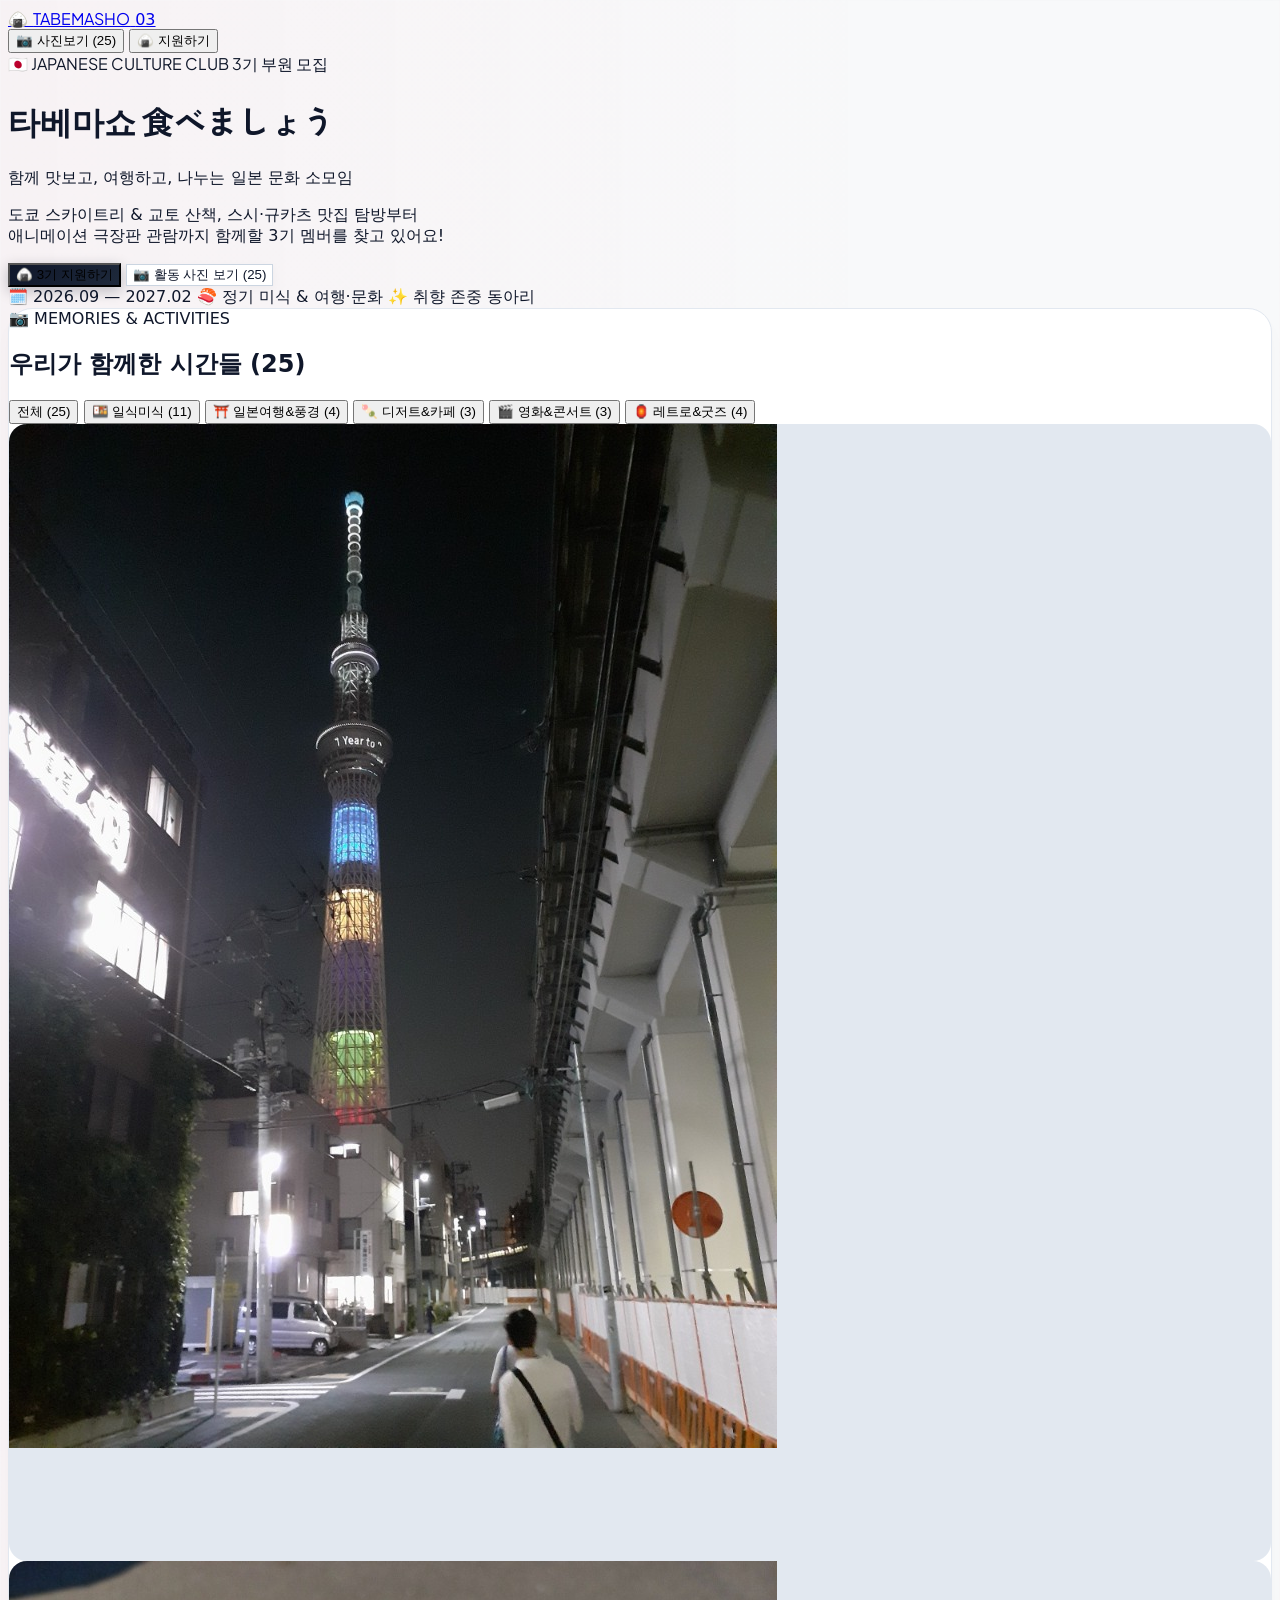
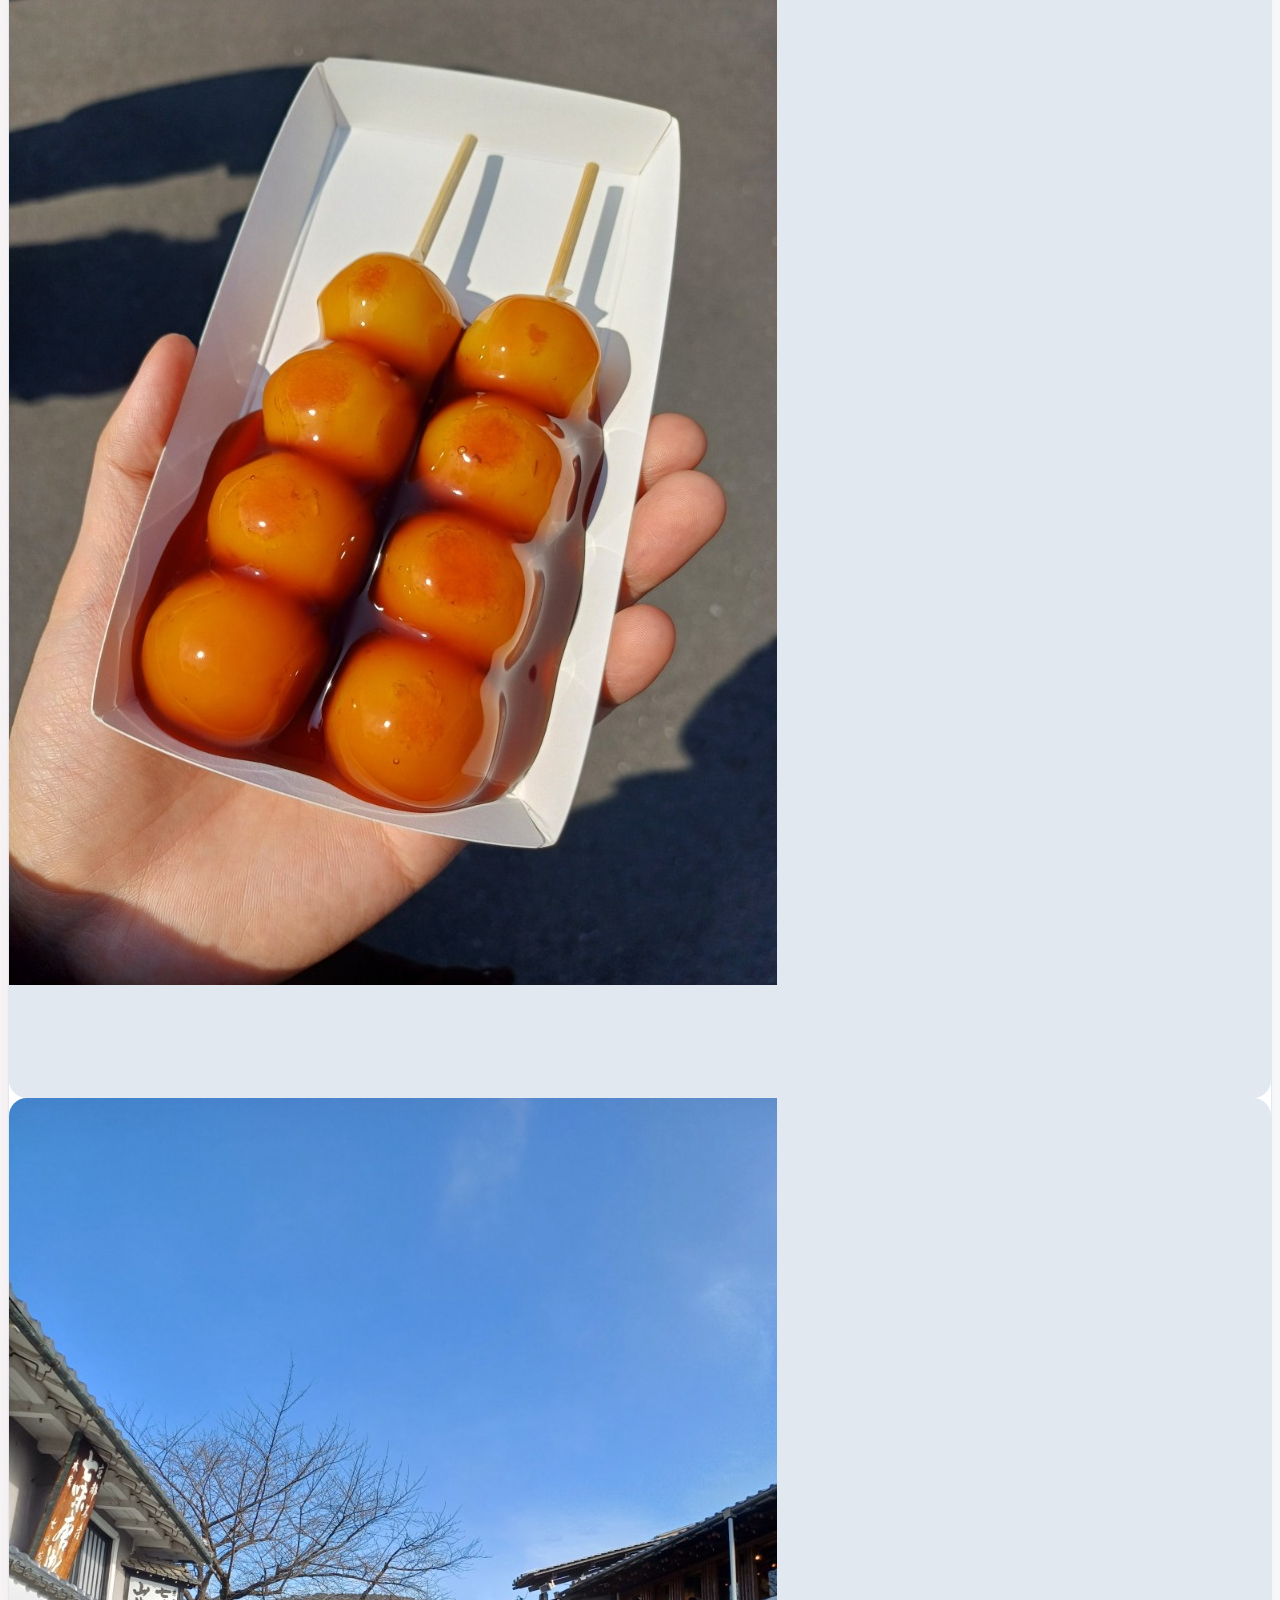
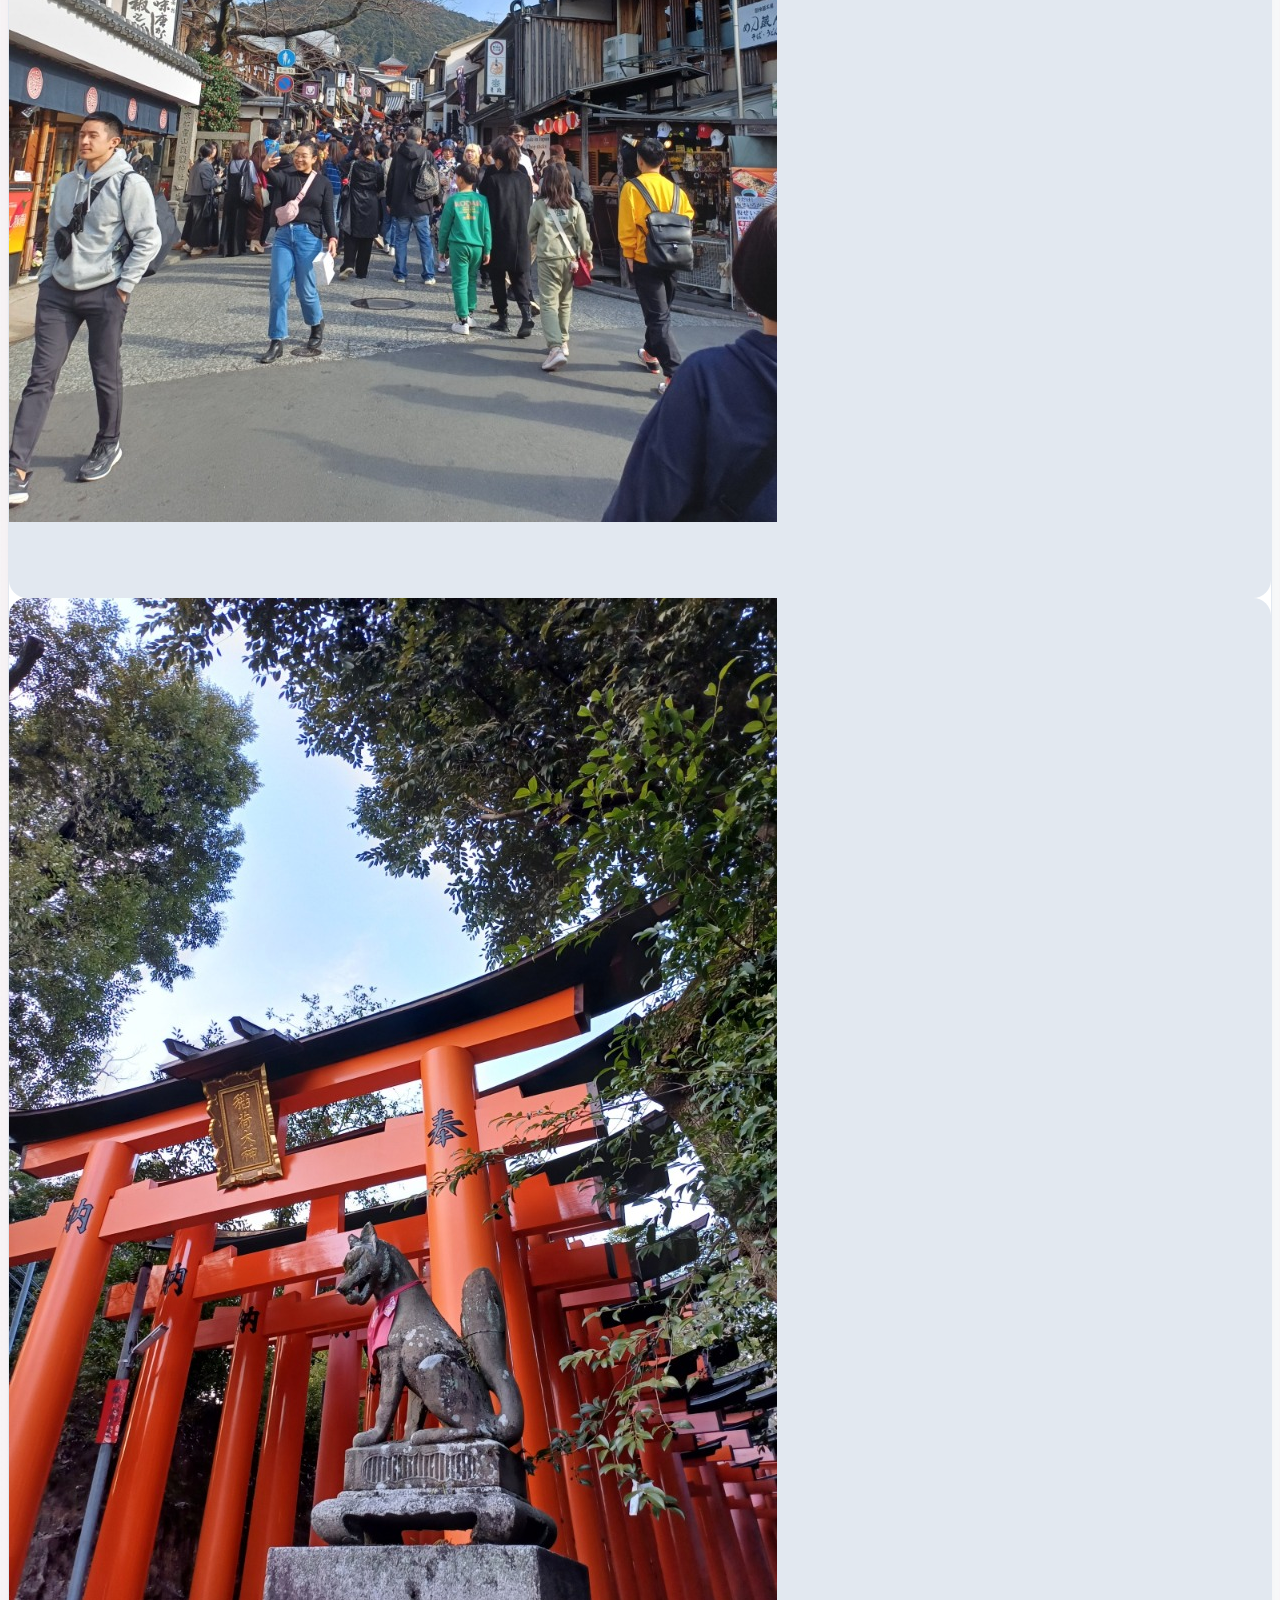
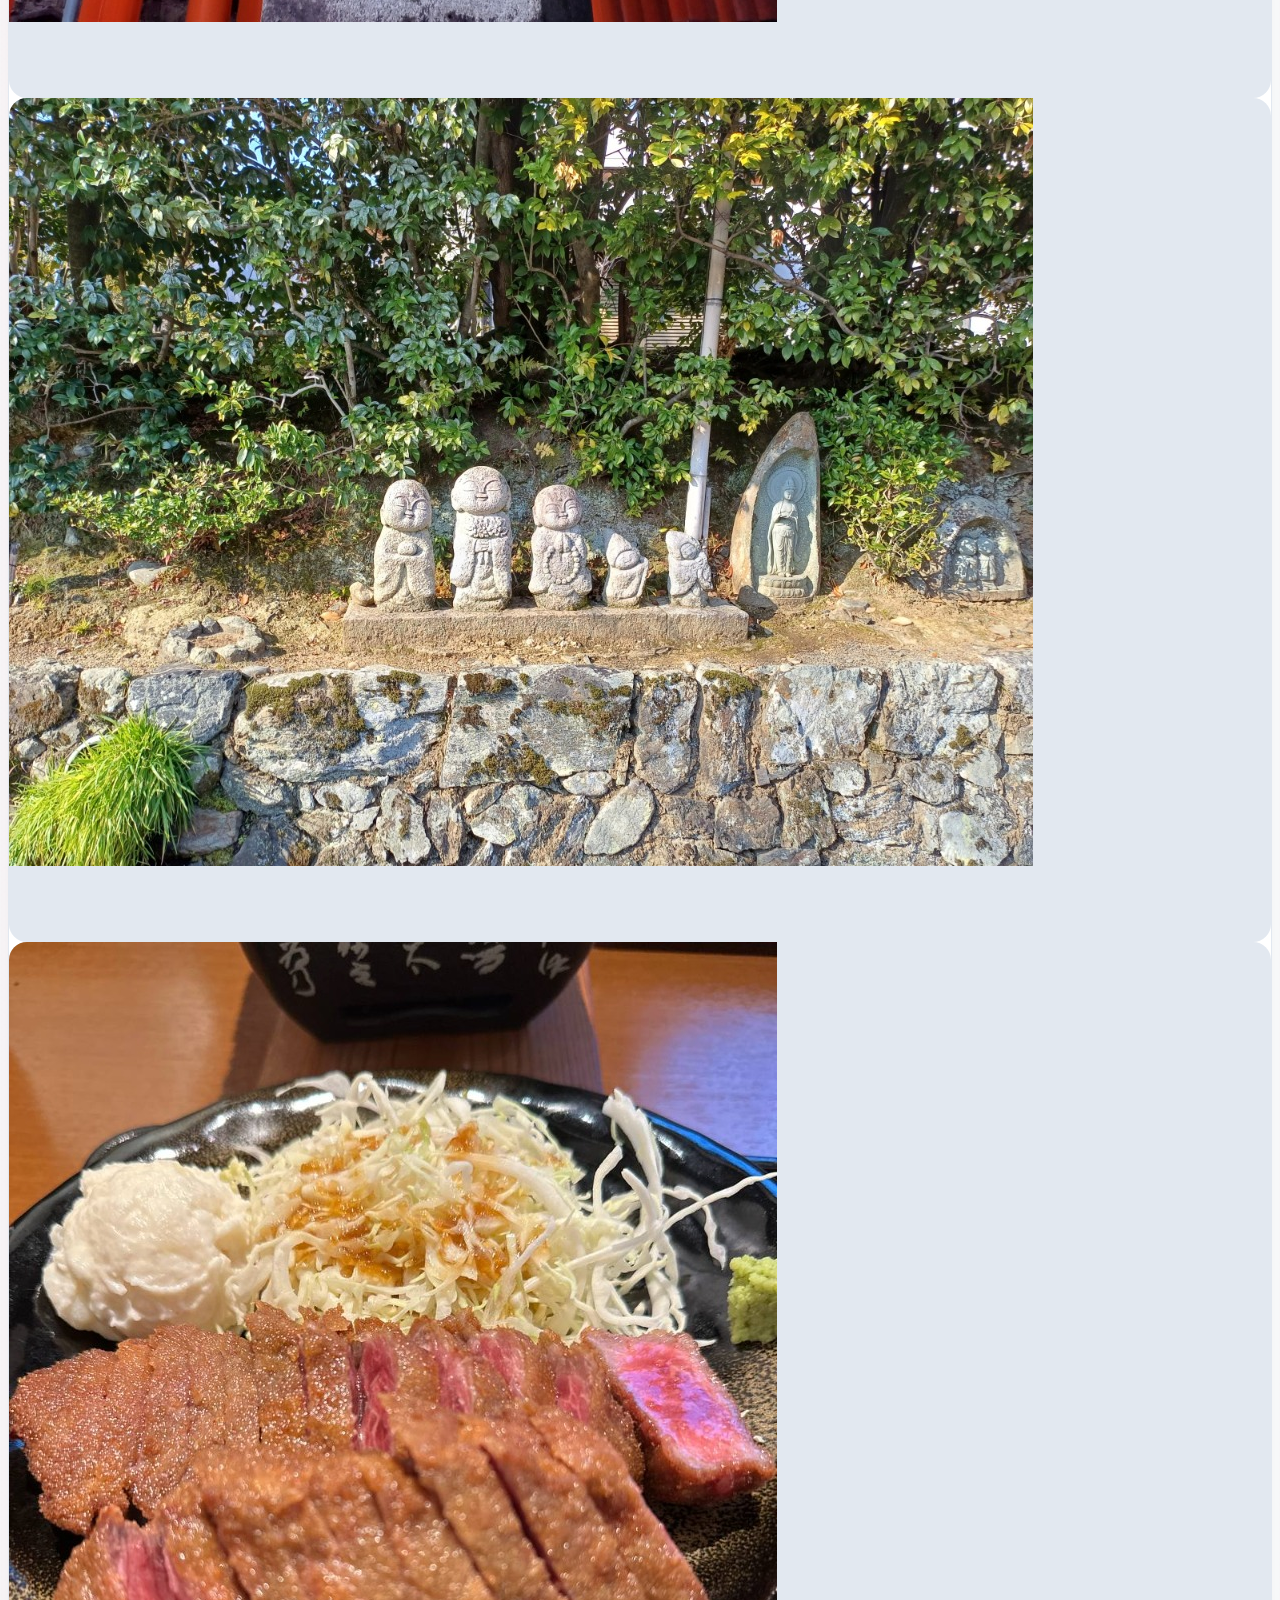
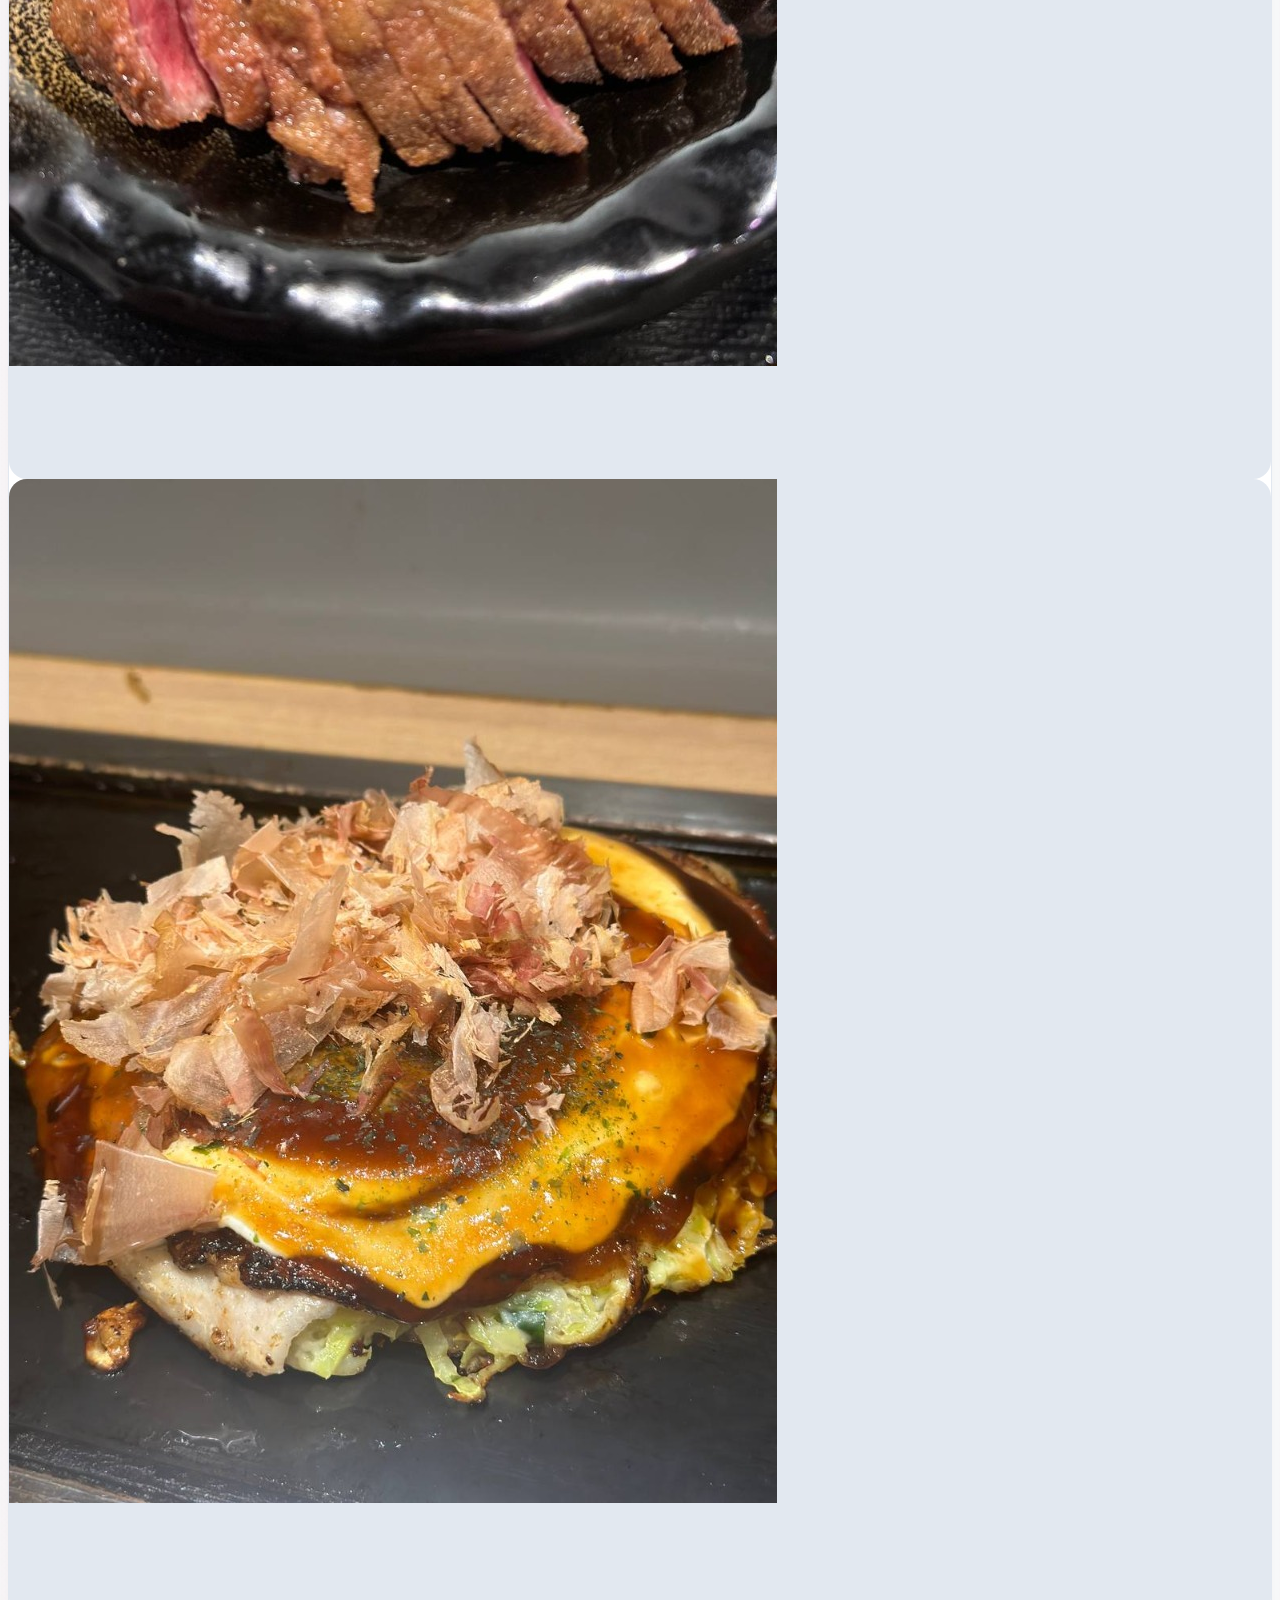
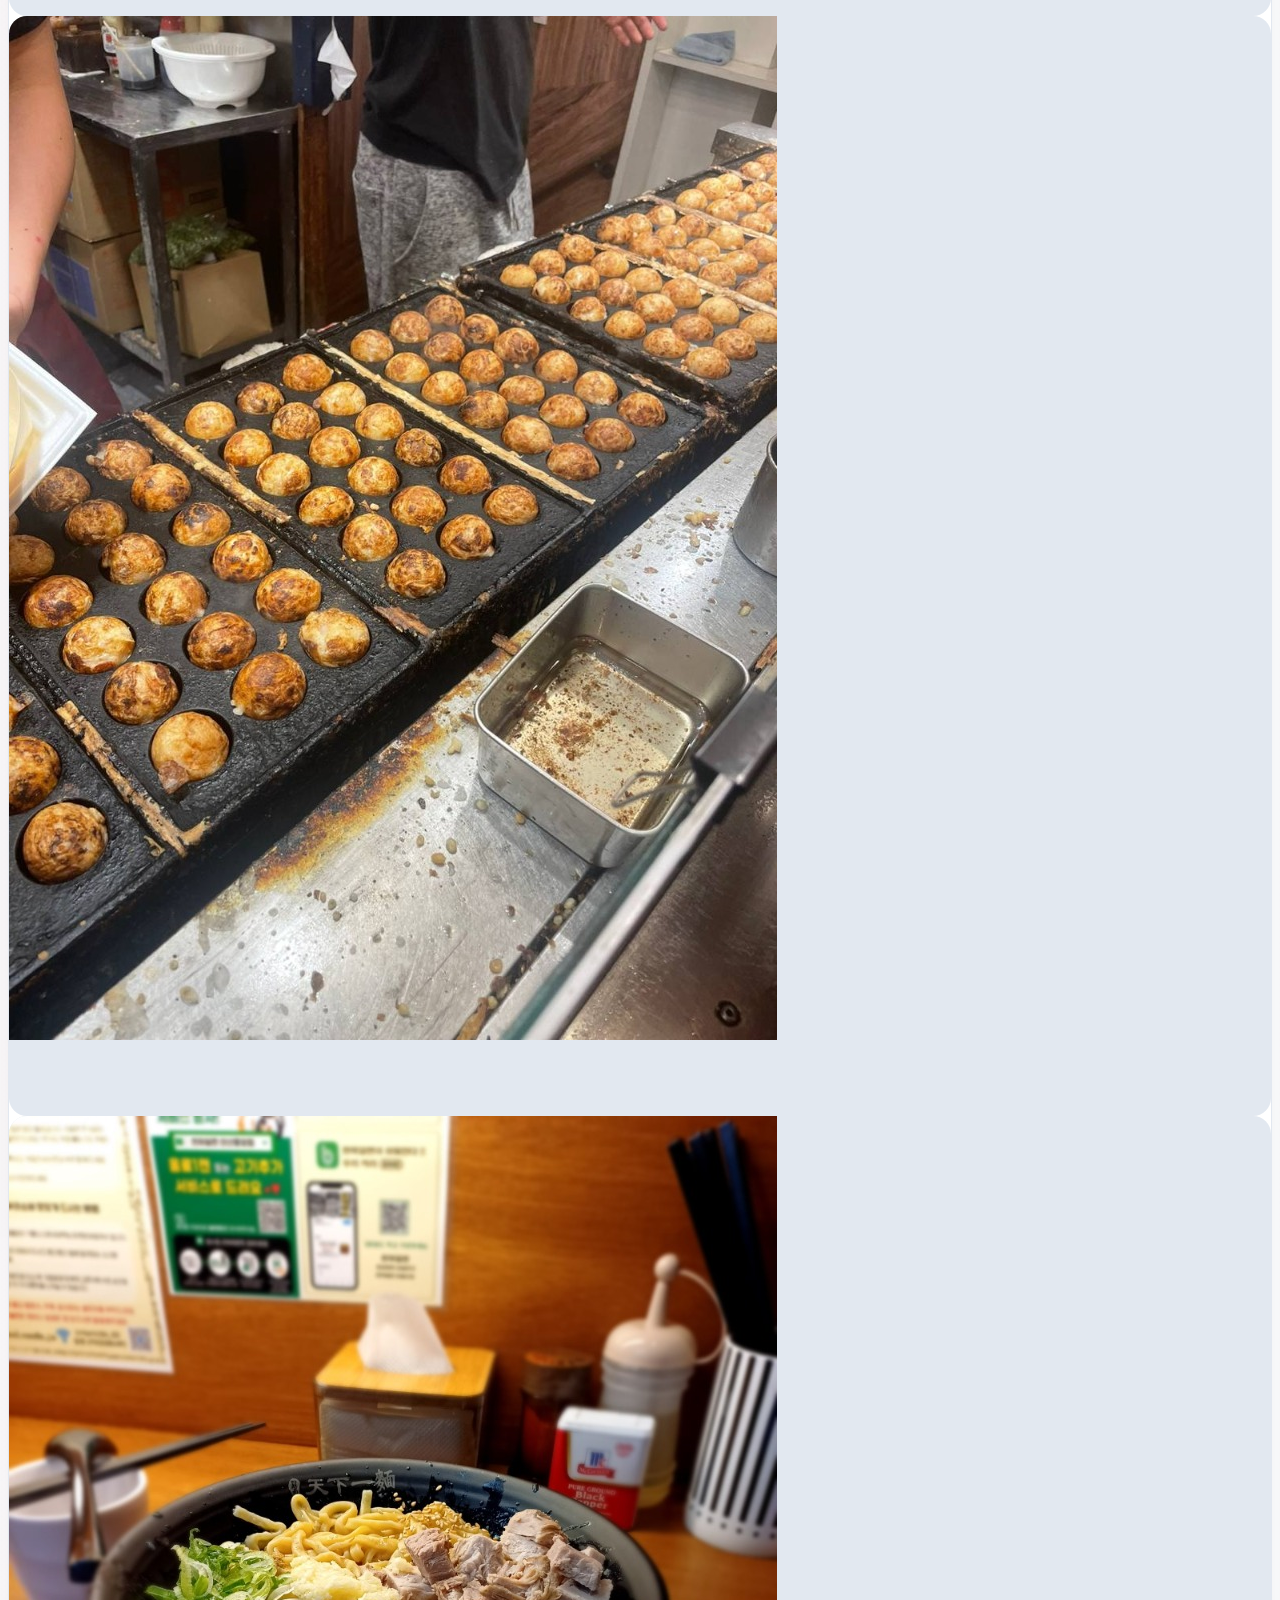
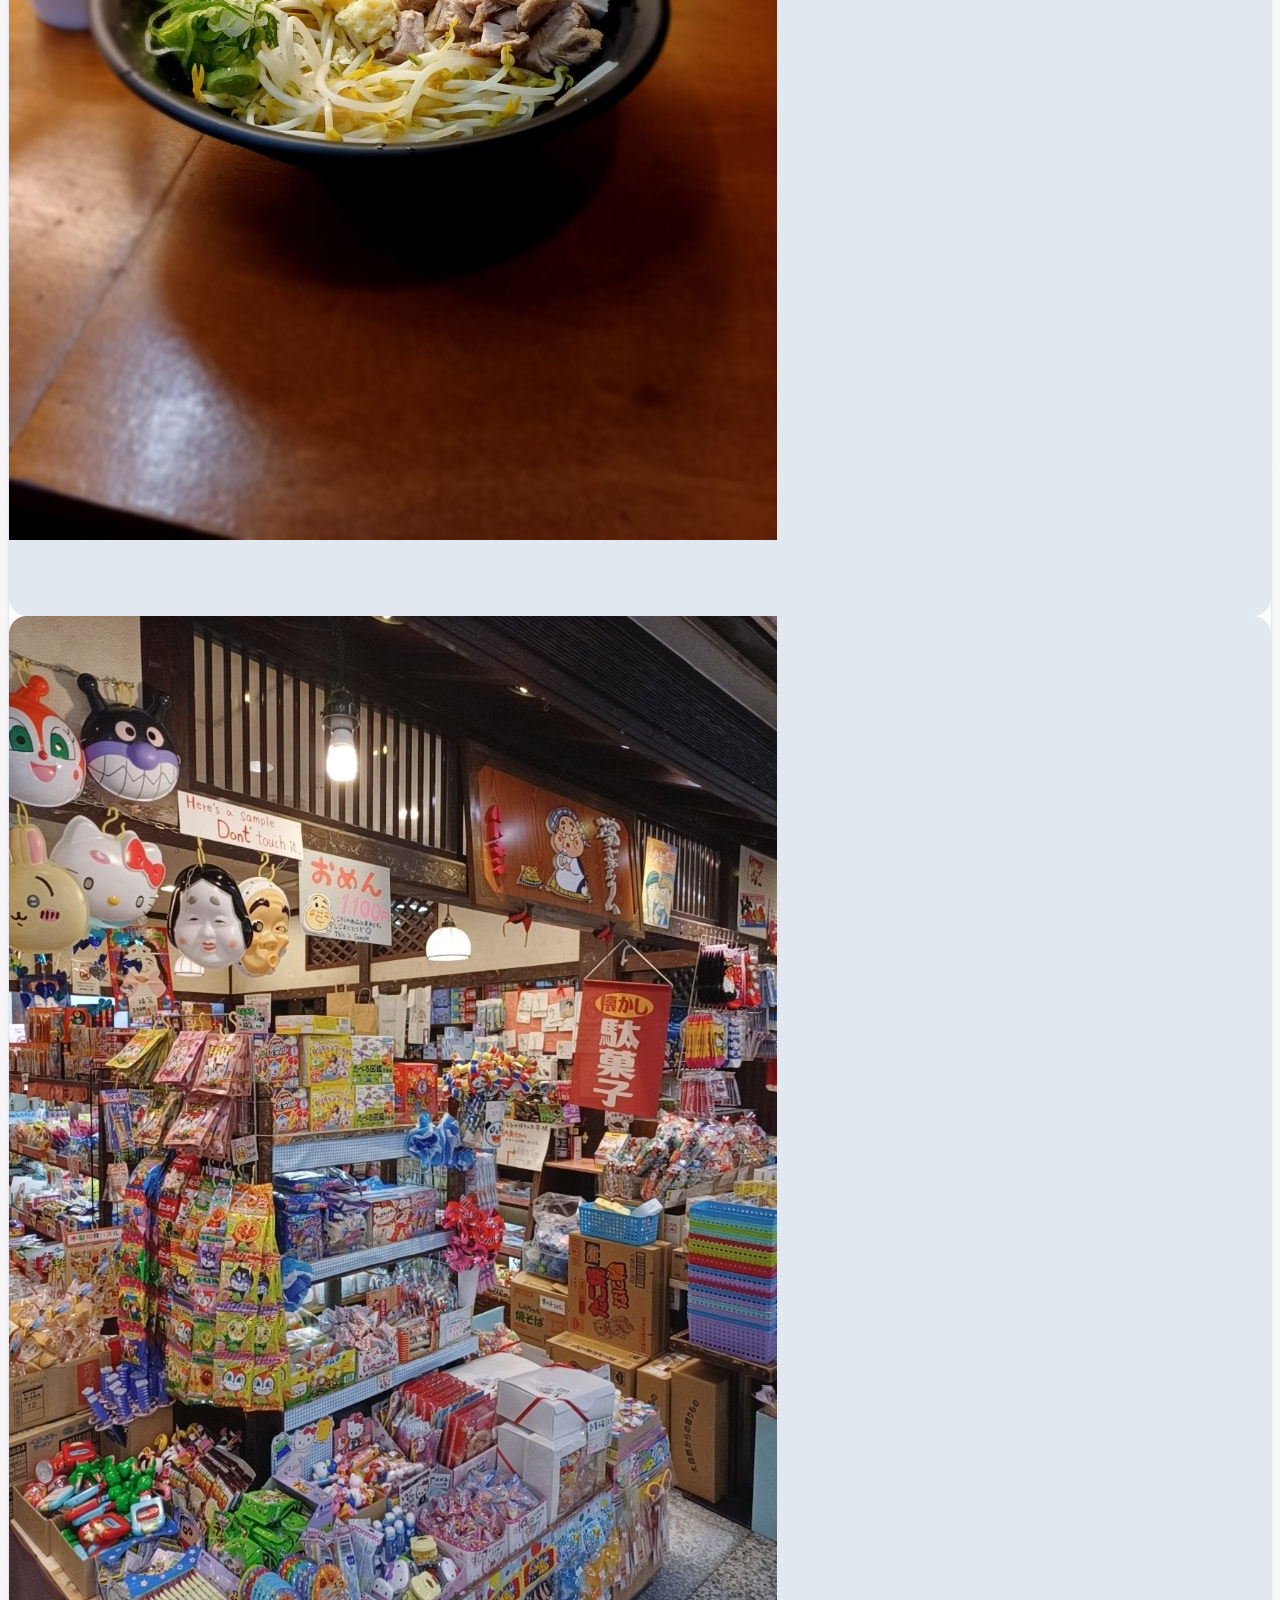
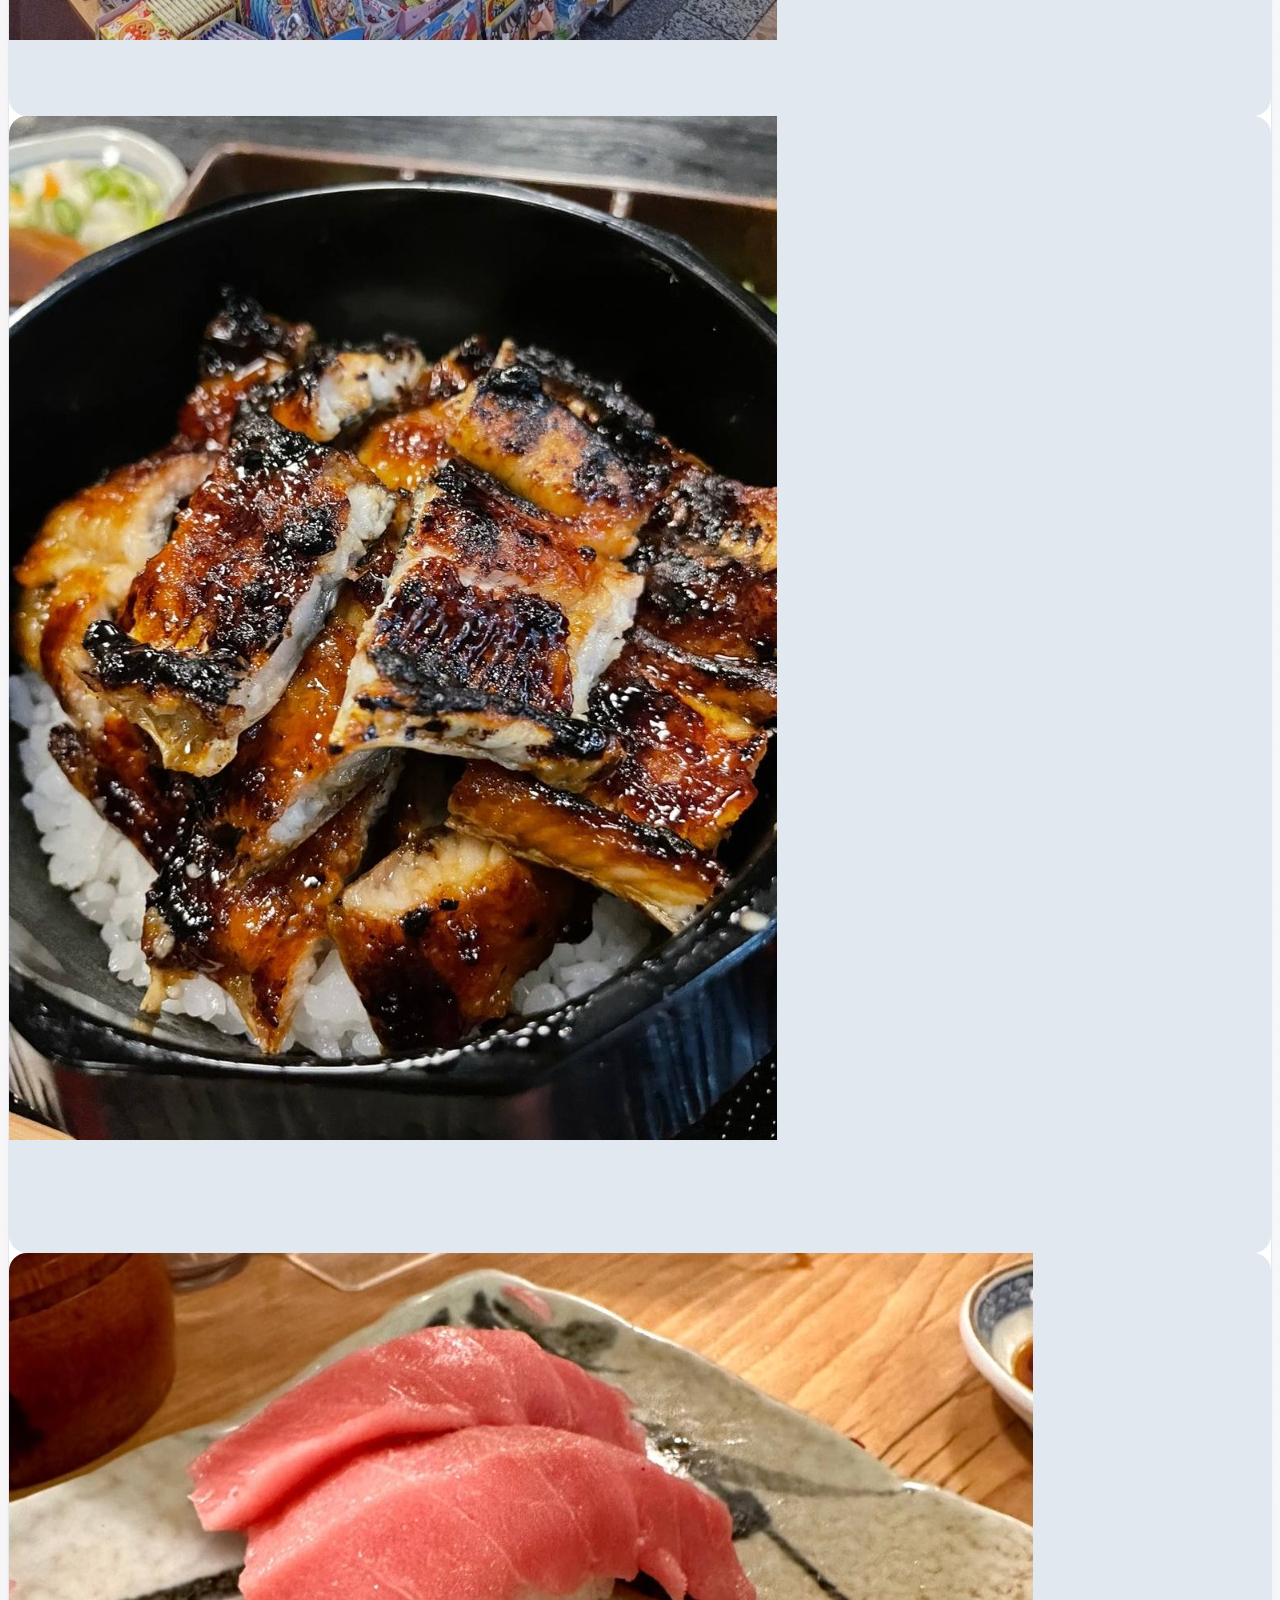
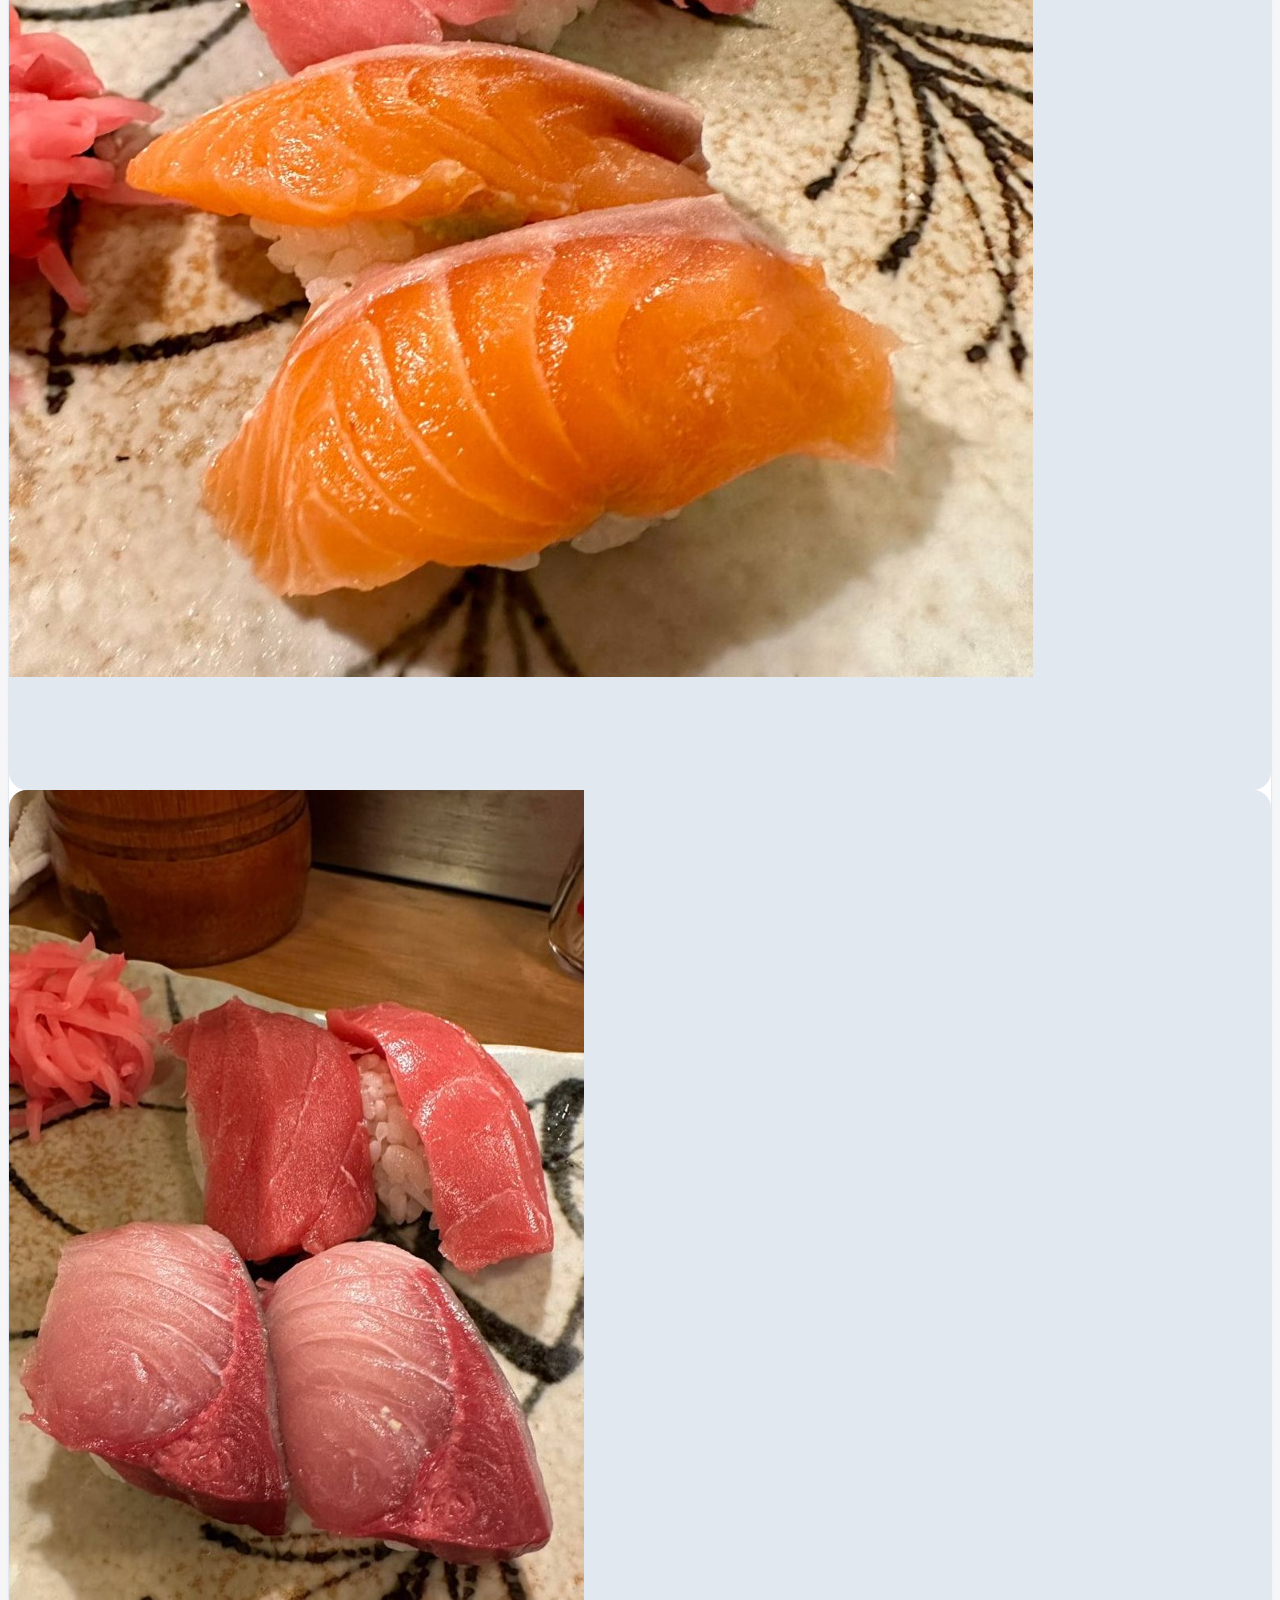
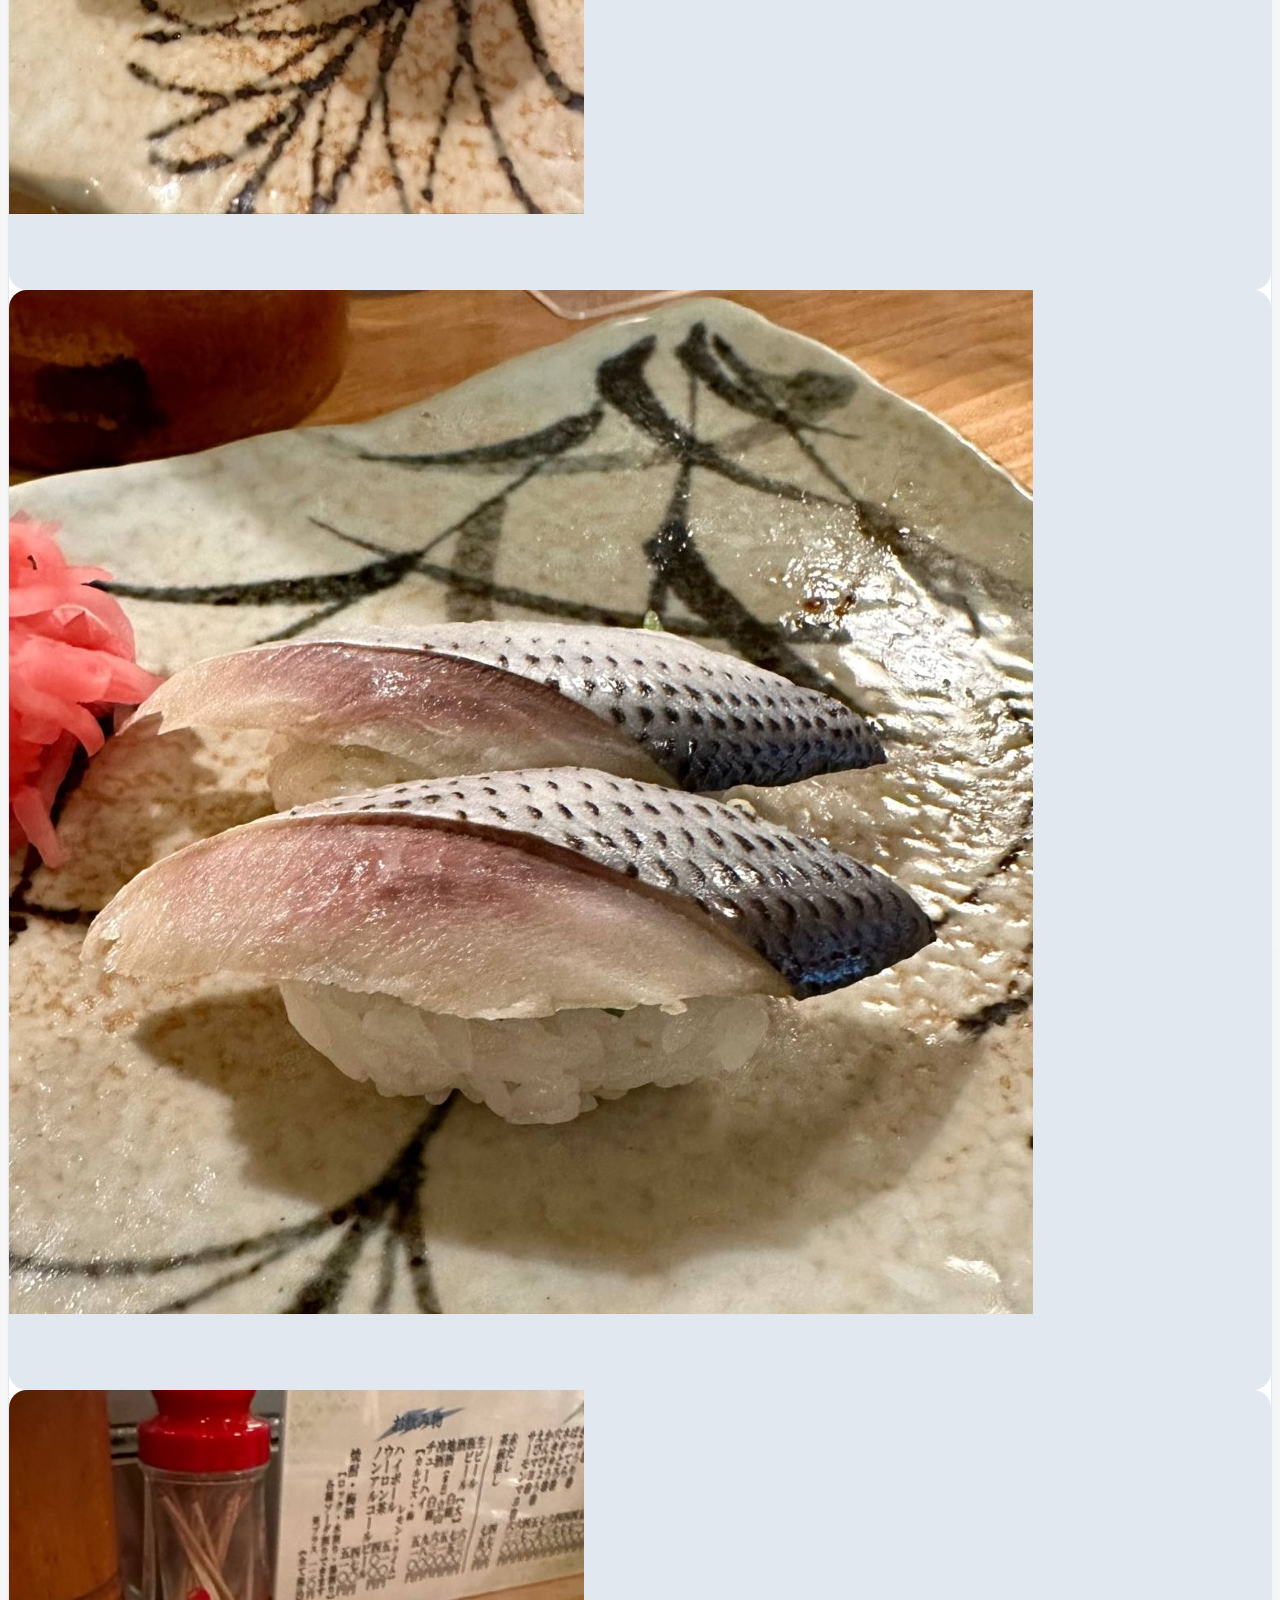
==== commit 5d2663de: "feat: 도쿄 스카이트리·교토 산넨자카·후시미이나리·당고·지장보살 5장 추가 (총 25장 갤러리 완성)" ====
--- a/index.html
+++ b/index.html
@@ -26,7 +26,7 @@
       <!-- Quick Action Buttons -->
       <div class="flex items-center gap-2">
         <button type="button" id="navGalleryBtn" class="text-xs font-bold px-3 py-1.5 rounded-full text-slate-600 hover:text-slate-900 hover:bg-slate-100 transition-colors cursor-pointer">
-          📷 사진보기 (20)
+          📷 사진보기 (25)
         </button>
         <button type="button" id="navApplyBtn" class="text-xs font-bold px-3.5 py-1.5 rounded-full bg-slate-900 text-white hover:bg-slate-800 transition-colors shadow-sm cursor-pointer">
           🍙 지원하기
@@ -49,13 +49,13 @@
       타베마쇼 <span class="text-rose-600 font-jp">食べましょう</span>
     </h1>
     <p class="text-base sm:text-lg font-bold text-slate-700 mb-4">
-      함께 맛보고, 보고, 나누는 일본 문화 소모임
+      함께 맛보고, 여행하고, 나누는 일본 문화 소모임
     </p>
 
     <!-- Description -->
     <p class="text-xs sm:text-sm text-slate-500 leading-relaxed max-w-lg mx-auto mb-8">
-      규카츠·타코야키·스시·장어덮밥 맛집부터 애니 극장판 관람,<br class="hidden sm:inline">
-      레트로 다가시야와 굿즈 팝업까지 함께할 3기 멤버를 찾고 있어요!
+      도쿄 스카이트리 & 교토 산책, 스시·규카츠 맛집 탐방부터<br class="hidden sm:inline">
+      애니메이션 극장판 관람까지 함께할 3기 멤버를 찾고 있어요!
     </p>
 
     <!-- ==================== THE TWO CORE BUTTONS ==================== -->
@@ -77,19 +77,19 @@
         class="secondary-btn w-full sm:w-1/2 py-4 px-6 rounded-2xl font-black text-sm sm:text-base flex items-center justify-center gap-2 cursor-pointer"
       >
         <span>📷</span>
-        <span>활동 사진 보기 (20)</span>
+        <span>활동 사진 보기 (25)</span>
       </button>
     </div>
 
     <!-- Meta Info Pills -->
     <div class="flex flex-wrap items-center justify-center gap-2 mt-8 text-[11px] font-semibold text-slate-400">
       <span class="px-2.5 py-1 bg-white rounded-full border border-slate-200">🗓️ 2026.09 — 2027.02</span>
-      <span class="px-2.5 py-1 bg-white rounded-full border border-slate-200">🍣 정기 미식 & 문화 모임</span>
+      <span class="px-2.5 py-1 bg-white rounded-full border border-slate-200">🍣 정기 미식 & 여행·문화</span>
       <span class="px-2.5 py-1 bg-white rounded-full border border-slate-200">✨ 취향 존중 동아리</span>
     </div>
   </header>
 
-  <!-- ==================== SECTION: 활동 사진 갤러리 (20 Photos Bento) ==================== -->
+  <!-- ==================== SECTION: 활동 사진 갤러리 (25 Photos Bento) ==================== -->
   <section id="gallerySection" class="max-w-4xl mx-auto px-4 sm:px-6 mb-16 scroll-mt-20">
     <div class="bento-card p-6 sm:p-8 bg-white border border-slate-200/90">
       
@@ -101,20 +101,23 @@
             <span>MEMORIES & ACTIVITIES</span>
           </div>
           <h2 class="text-xl sm:text-2xl font-black text-slate-900 tracking-tight">
-            우리가 함께한 시간들 (20)
+            우리가 함께한 시간들 (25)
           </h2>
         </div>
 
         <!-- Filter Tags -->
         <div class="flex flex-wrap items-center gap-1.5">
           <button type="button" class="gallery-filter-btn px-3 py-1 rounded-full text-xs font-bold bg-slate-900 text-white transition-all cursor-pointer" data-filter="all">
-            전체 (20)
+            전체 (25)
           </button>
           <button type="button" class="gallery-filter-btn px-3 py-1 rounded-full text-xs font-bold bg-slate-100 text-slate-600 hover:bg-slate-200 transition-all cursor-pointer" data-filter="food">
             🍱 일식미식 (11)
           </button>
+          <button type="button" class="gallery-filter-btn px-3 py-1 rounded-full text-xs font-bold bg-slate-100 text-slate-600 hover:bg-slate-200 transition-all cursor-pointer" data-filter="travel">
+            ⛩️ 일본여행&풍경 (4)
+          </button>
           <button type="button" class="gallery-filter-btn px-3 py-1 rounded-full text-xs font-bold bg-slate-100 text-slate-600 hover:bg-slate-200 transition-all cursor-pointer" data-filter="cafe">
-            ☕ 테마카페 (2)
+            🍡 디저트&카페 (3)
           </button>
           <button type="button" class="gallery-filter-btn px-3 py-1 rounded-full text-xs font-bold bg-slate-100 text-slate-600 hover:bg-slate-200 transition-all cursor-pointer" data-filter="media">
             🎬 영화&콘서트 (3)
@@ -125,10 +128,57 @@
         </div>
       </div>
 
-      <!-- Bento Photo Grid (20 Photos) -->
+      <!-- Bento Photo Grid (25 Photos) -->
       <div id="galleryGrid" class="grid grid-cols-1 sm:grid-cols-2 md:grid-cols-3 gap-3.5">
         
-        <!-- Photo 16: 규카츠 (미식) - Featured Wide -->
+        <!-- Photo 25: 도쿄 스카이트리 레인보우 야경 (여행) - Featured Wide -->
+        <div class="sm:col-span-2 gallery-item h-64 gallery-trigger" data-category="travel" data-fullsrc="assets/gallery/activity_25.jpg" data-caption="🗼 무지개빛으로 빛나는 밤의 도쿄 스카이트리 (Tokyo Skytree)">
+          <img src="assets/gallery/activity_25.jpg" alt="도쿄 스카이트리 야경" class="w-full h-full object-cover">
+          <div class="overlay absolute inset-0 flex flex-col justify-end p-4 text-white">
+            <span class="text-[10px] font-bold uppercase tracking-wider text-sky-300">TOKYO NIGHT</span>
+            <p class="text-sm font-bold">무지개빛 도쿄 스카이트리 야경 🗼</p>
+            <p class="text-xs text-slate-300 mt-0.5">포스터에 담겼던 그 사진! 도쿄 밤거리 산책의 낭만</p>
+          </div>
+        </div>
+
+        <!-- Photo 24: 미타라시 당고 (디저트/카페) -->
+        <div class="gallery-item h-64 gallery-trigger" data-category="cafe" data-fullsrc="assets/gallery/activity_24.jpg" data-caption="🍡 윤기 좔좔 흐르는 달콤짭조름한 일본 정통 미타라시 당고">
+          <img src="assets/gallery/activity_24.jpg" alt="미타라시 당고" class="w-full h-full object-cover">
+          <div class="overlay absolute inset-0 flex flex-col justify-end p-4 text-white">
+            <span class="text-[10px] font-bold uppercase tracking-wider text-amber-300">TRADITIONAL SWEETS</span>
+            <p class="text-sm font-bold">달콤짭조름 미타라시 당고 🍡</p>
+            <p class="text-xs text-slate-300 mt-0.5">쫀득쫀득 갓 구워낸 일본 대표 길거리 디저트</p>
+          </div>
+        </div>
+
+        <!-- Photo 21: 교토 산넨자카 거리 (여행) -->
+        <div class="gallery-item h-60 gallery-trigger" data-category="travel" data-fullsrc="assets/gallery/activity_21.jpg" data-caption="⛩️ 맑은 하늘 아래 고즈넉한 교토 청수사 산넨자카 전통 상점가 거리">
+          <img src="assets/gallery/activity_21.jpg" alt="교토 산넨자카" class="w-full h-full object-cover">
+          <div class="overlay absolute inset-0 flex flex-col justify-end p-4 text-white">
+            <span class="text-[10px] font-bold uppercase tracking-wider text-teal-300">KYOTO WALK</span>
+            <p class="text-xs sm:text-sm font-bold">교토 산넨자카 전통 거리 ⛩️</p>
+          </div>
+        </div>
+
+        <!-- Photo 22: 교토 후시미 이나리 센본 토리이 (여행) -->
+        <div class="gallery-item h-60 gallery-trigger" data-category="travel" data-fullsrc="assets/gallery/activity_22.jpg" data-caption="🦊 교토 후시미 이나리 신사의 상징 여우상과 붉은 센본 토리이">
+          <img src="assets/gallery/activity_22.jpg" alt="후시미 이나리 토리이" class="w-full h-full object-cover">
+          <div class="overlay absolute inset-0 flex flex-col justify-end p-4 text-white">
+            <span class="text-[10px] font-bold uppercase tracking-wider text-rose-300">FUSHIMI INARI</span>
+            <p class="text-xs sm:text-sm font-bold">이나리 신사 붉은 토리이 🦊</p>
+          </div>
+        </div>
+
+        <!-- Photo 23: 지장보살 돌상 (여행) -->
+        <div class="gallery-item h-60 gallery-trigger" data-category="travel" data-fullsrc="assets/gallery/activity_23.jpg" data-caption="🌿 돌담 위에 옹기종기 미소 짓는 오지조상(지장보살 돌조각상)">
+          <img src="assets/gallery/activity_23.jpg" alt="지장보살 돌상" class="w-full h-full object-cover">
+          <div class="overlay absolute inset-0 flex flex-col justify-end p-4 text-white">
+            <span class="text-[10px] font-bold uppercase tracking-wider text-emerald-300">HEALING JIZO</span>
+            <p class="text-xs sm:text-sm font-bold">미소 짓는 오지조상 🌿</p>
+          </div>
+        </div>
+
+        <!-- Photo 16: 규카츠 (미식) - Wide -->
         <div class="sm:col-span-2 gallery-item h-64 gallery-trigger" data-category="food" data-fullsrc="assets/gallery/activity_16.jpg" data-caption="🥩 겉은 바삭하고 속은 부드러운 선홍빛 레어 정통 규카츠 정식">
           <img src="assets/gallery/activity_16.jpg" alt="정통 규카츠 정식" class="w-full h-full object-cover">
           <div class="overlay absolute inset-0 flex flex-col justify-end p-4 text-white">
@@ -149,7 +199,7 @@
         </div>
 
         <!-- Photo 17: 타코야키 (미식) -->
-        <div class="gallery-item h-60 gallery-trigger" data-category="food" data-fullsrc="assets/gallery/activity_17.jpg" data-caption="🐙 지글지글 철판에서 노릇하게 구워지는 타코야키">
+        <div class="gallery-item h-56 gallery-trigger" data-category="food" data-fullsrc="assets/gallery/activity_17.jpg" data-caption="🐙 지글지글 철판에서 노릇하게 구워지는 타코야키">
           <img src="assets/gallery/activity_17.jpg" alt="타코야키 철판" class="w-full h-full object-cover">
           <div class="overlay absolute inset-0 flex flex-col justify-end p-4 text-white">
             <span class="text-[10px] font-bold uppercase tracking-wider text-orange-300">STREET FOOD</span>
@@ -158,7 +208,7 @@
         </div>
 
         <!-- Photo 19: 진한 라멘 (미식) -->
-        <div class="gallery-item h-60 gallery-trigger" data-category="food" data-fullsrc="assets/gallery/activity_19.jpg" data-caption="🍜 두툼한 깍둑 차슈와 숙주, 마늘 듬뿍 진한 일식 라멘">
+        <div class="gallery-item h-56 gallery-trigger" data-category="food" data-fullsrc="assets/gallery/activity_19.jpg" data-caption="🍜 두툼한 깍둑 차슈와 숙주, 마늘 듬뿍 진한 일식 라멘">
           <img src="assets/gallery/activity_19.jpg" alt="진한 일식 라멘" class="w-full h-full object-cover">
           <div class="overlay absolute inset-0 flex flex-col justify-end p-4 text-white">
             <span class="text-[10px] font-bold uppercase tracking-wider text-amber-300">HEAVY RAMEN</span>
@@ -166,8 +216,8 @@
           </div>
         </div>
 
-        <!-- Photo 20: 레트로 막과자 가게 다가시야 (레트로) -->
-        <div class="gallery-item h-60 gallery-trigger" data-category="goods" data-fullsrc="assets/gallery/activity_20.jpg" data-caption="🏮 일본 골목 감성 그대로, 레트로 막과자 가게 (다가시야 駄菓子屋)">
+        <!-- Photo 20: 레트로 다가시야 (레트로) -->
+        <div class="gallery-item h-56 gallery-trigger" data-category="goods" data-fullsrc="assets/gallery/activity_20.jpg" data-caption="🏮 일본 골목 감성 그대로, 레트로 막과자 가게 (다가시야 駄菓子屋)">
           <img src="assets/gallery/activity_20.jpg" alt="레트로 막과자 가게" class="w-full h-full object-cover">
           <div class="overlay absolute inset-0 flex flex-col justify-end p-4 text-white">
             <span class="text-[10px] font-bold uppercase tracking-wider text-emerald-300">RETRO JAPAN</span>
@@ -318,7 +368,7 @@
       <!-- Gallery to Form CTA Bar -->
       <div class="mt-8 pt-5 border-t border-slate-100 flex flex-col sm:flex-row items-center justify-between gap-3 bg-slate-50/80 p-5 rounded-2xl">
         <div>
-          <p class="text-xs sm:text-sm font-bold text-slate-800">이런 맛있는 미식과 다채로운 활동에 함께하고 싶으신가요? 🍙</p>
+          <p class="text-xs sm:text-sm font-bold text-slate-800">이런 미식과 일본 여행, 다채로운 활동에 함께하고 싶으신가요? 🍙</p>
           <p class="text-[11px] text-slate-500">부담 없이 편하게 3기 지원서를 작성해보세요!</p>
         </div>
         <button type="button" id="galleryToFormBtn" class="w-full sm:w-auto px-5 py-2.5 rounded-xl bg-slate-900 hover:bg-slate-800 text-white font-bold text-xs shadow transition-all cursor-pointer">
@@ -513,7 +563,7 @@
             <input 
               type="text" 
               id="interestInput" 
-              placeholder="예: 규카츠·스시 맛집, 타코야키, 치이카와, 요아소비, 교토 여행 등"
+              placeholder="예: 규카츠·스시 맛집, 도쿄·교토 여행, 치이카와, 요아소비 등"
               required
               class="modern-input"
             >
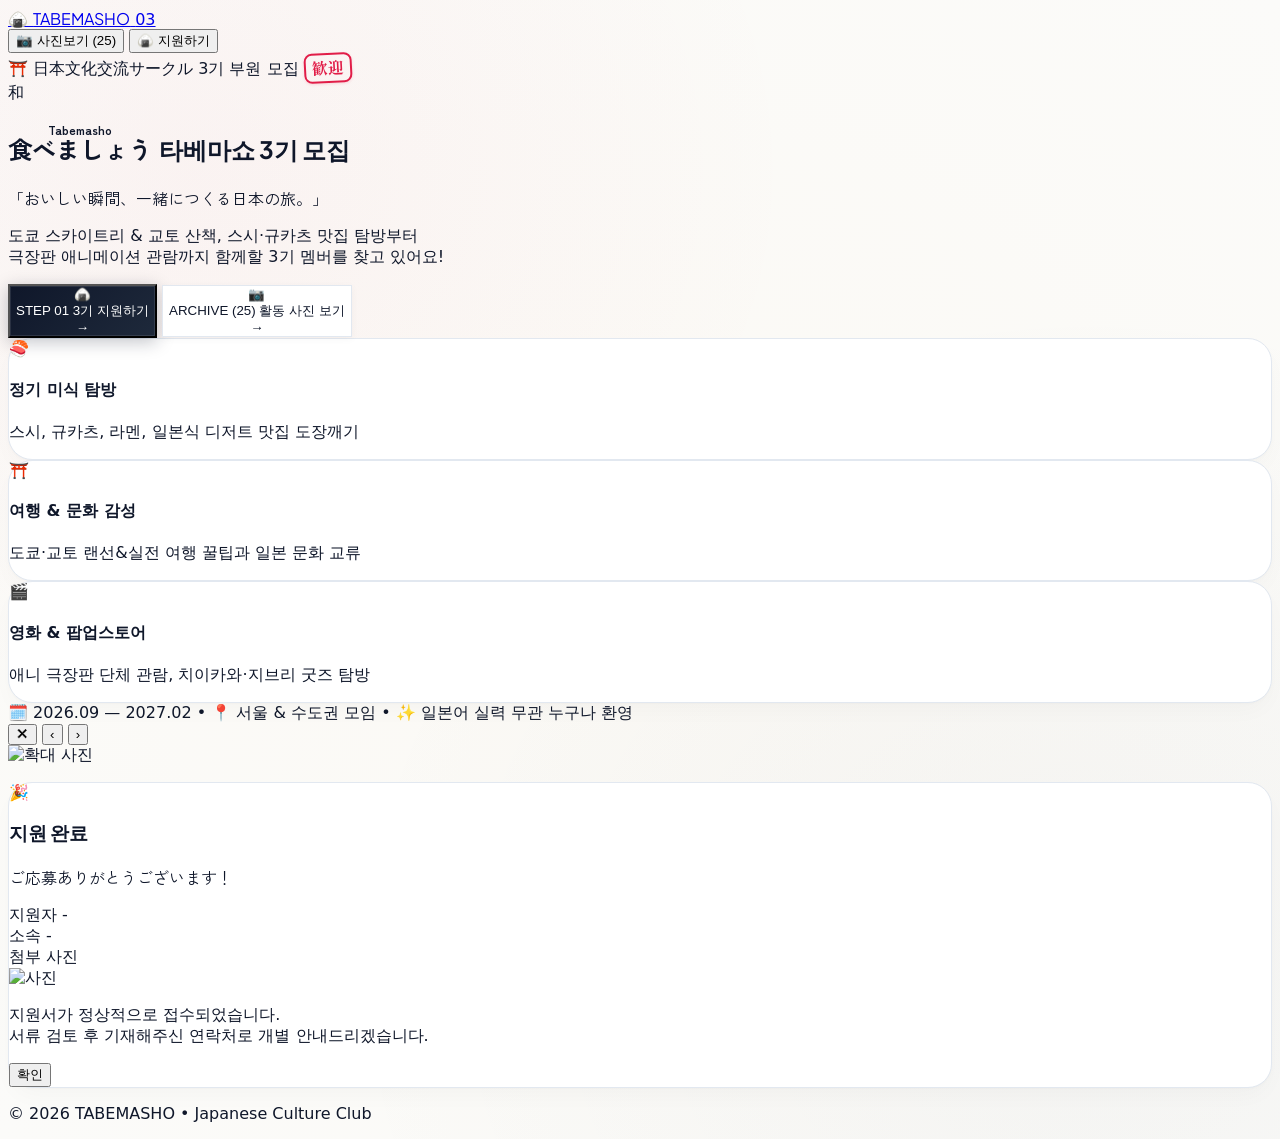
==== commit 2153a073: "feat: 첫 화면 일본풍 감성 포털로 전면 개편 (두 개 핵심 버튼 중심 + 폼/갤러리 단독 뷰 분리)" ====
--- a/index.html
+++ b/index.html
@@ -17,80 +17,150 @@
   <!-- ==================== Sticky Navigation Bar ==================== -->
   <nav class="sticky top-0 z-40 bg-white/85 backdrop-blur-md border-b border-slate-200/80 transition-all">
     <div class="max-w-4xl mx-auto px-4 sm:px-6 h-14 flex items-center justify-between">
-      <a href="#" class="flex items-center gap-2">
-        <span class="text-xl">🍙</span>
+      <a href="#" id="navLogo" class="flex items-center gap-2 cursor-pointer group">
+        <span class="text-xl group-hover:rotate-12 transition-transform">🍙</span>
         <span class="font-black text-slate-900 tracking-tight text-sm sm:text-base font-display">TABEMASHO</span>
-        <span class="text-[10px] font-bold text-rose-600 bg-rose-50 px-1.5 py-0.5 rounded font-mono">03</span>
+        <span class="text-[10px] font-bold text-rose-600 bg-rose-50 border border-rose-100 px-1.5 py-0.5 rounded font-mono">03</span>
       </a>
 
       <!-- Quick Action Buttons -->
       <div class="flex items-center gap-2">
-        <button type="button" id="navGalleryBtn" class="text-xs font-bold px-3 py-1.5 rounded-full text-slate-600 hover:text-slate-900 hover:bg-slate-100 transition-colors cursor-pointer">
+        <button type="button" id="navGalleryBtn" class="btn-go-gallery text-xs font-bold px-3 py-1.5 rounded-full text-slate-600 hover:text-slate-900 hover:bg-slate-100 transition-colors cursor-pointer">
           📷 사진보기 (25)
         </button>
-        <button type="button" id="navApplyBtn" class="text-xs font-bold px-3.5 py-1.5 rounded-full bg-slate-900 text-white hover:bg-slate-800 transition-colors shadow-sm cursor-pointer">
+        <button type="button" id="navApplyBtn" class="btn-go-form text-xs font-bold px-3.5 py-1.5 rounded-full bg-slate-900 text-white hover:bg-slate-800 transition-colors shadow-sm cursor-pointer">
           🍙 지원하기
         </button>
       </div>
     </div>
   </nav>
 
-  <!-- ==================== Hero Entrance Gateway ==================== -->
-  <header class="max-w-3xl mx-auto px-4 sm:px-6 pt-10 sm:pt-16 pb-12 text-center">
-    <!-- Club Subtitle Badge -->
-    <div class="inline-flex items-center gap-2 px-3.5 py-1.5 rounded-full bg-slate-100 border border-slate-200 text-slate-700 text-xs font-bold tracking-wider uppercase mb-5 font-display shadow-sm">
-      <span>🇯🇵 JAPANESE CULTURE CLUB</span>
-      <span class="w-1.5 h-1.5 rounded-full bg-rose-500"></span>
-      <span class="text-rose-600">3기 부원 모집</span>
-    </div>
-
-    <!-- Main Catchy Title -->
-    <h1 class="text-3xl sm:text-5xl font-black text-slate-900 tracking-tight leading-tight mb-3 font-display">
-      타베마쇼 <span class="text-rose-600 font-jp">食べましょう</span>
-    </h1>
-    <p class="text-base sm:text-lg font-bold text-slate-700 mb-4">
-      함께 맛보고, 여행하고, 나누는 일본 문화 소모임
+  <!-- ==================== VIEW 1: JAPANESE AESTHETIC PORTAL (홈 화면) ==================== -->
+  <section id="homeView" class="view-container max-w-3xl mx-auto px-4 sm:px-6 pt-10 sm:pt-16 pb-16 text-center">
+    
+    <!-- Top Japanese Seal & Badge -->
+    <div class="inline-flex items-center gap-2.5 px-4 py-1.5 rounded-full bg-white border border-slate-200/90 shadow-xs mb-6">
+      <span class="text-rose-600 text-sm">⛩️</span>
+      <span class="text-xs font-bold text-slate-700 tracking-wider">日本文化交流サークル</span>
+      <span class="w-1 h-1 rounded-full bg-rose-400"></span>
+      <span class="text-xs font-bold text-rose-600">3기 부원 모집</span>
+      <span class="hanko-seal text-[10px] ml-1">歓迎</span>
+    </div>
+
+    <!-- Main Japanese Title & Logo Header -->
+    <div class="relative py-2 mb-4">
+      <!-- Watermark kanji -->
+      <div class="absolute inset-0 flex items-center justify-center opacity-5 select-none pointer-events-none -z-10">
+        <span class="text-8xl sm:text-9xl font-serif text-slate-900 font-black">和</span>
+      </div>
+
+      <h1 class="font-black tracking-tight leading-none">
+        <ruby class="text-4xl sm:text-6xl text-rose-600 font-jp font-black tracking-wide block mb-1">
+          食べましょう<rt class="text-[11px] sm:text-xs text-rose-400 font-sans tracking-widest uppercase">Tabemasho</rt>
+        </ruby>
+        <span class="text-2xl sm:text-3xl text-slate-900 font-extrabold tracking-tight font-display">
+          타베마쇼 3기 모집
+        </span>
+      </h1>
+    </div>
+
+    <!-- Japanese Tagline -->
+    <p class="font-jp text-slate-500 text-xs sm:text-sm font-semibold tracking-wide mb-2">
+      「おいしい瞬間、一緒につくる日本の旅。」
     </p>
 
-    <!-- Description -->
-    <p class="text-xs sm:text-sm text-slate-500 leading-relaxed max-w-lg mx-auto mb-8">
+    <!-- Subtitle Description -->
+    <p class="text-xs sm:text-sm text-slate-600 font-normal leading-relaxed max-w-md mx-auto mb-10">
       도쿄 스카이트리 & 교토 산책, 스시·규카츠 맛집 탐방부터<br class="hidden sm:inline">
-      애니메이션 극장판 관람까지 함께할 3기 멤버를 찾고 있어요!
+      극장판 애니메이션 관람까지 함께할 3기 멤버를 찾고 있어요!
     </p>
 
-    <!-- ==================== THE TWO CORE BUTTONS ==================== -->
-    <div class="flex flex-col sm:flex-row items-center justify-center gap-3.5 max-w-md mx-auto">
-      <!-- Button 1: Apply Now -->
+    <!-- ==================== THE TWO CORE BUTTONS (FOCAL POINT) ==================== -->
+    <div class="flex flex-col sm:flex-row items-stretch justify-center gap-3.5 max-w-md mx-auto mb-12">
+      
+      <!-- Button 1: Apply Now (3기 지원하기) -->
       <button 
         type="button" 
         id="heroApplyBtn" 
-        class="cta-button w-full sm:w-1/2 py-4 px-6 rounded-2xl text-white font-black text-sm sm:text-base flex items-center justify-center gap-2 shadow-lg cursor-pointer"
+        class="portal-btn-apply group py-4 px-6 rounded-2xl flex items-center justify-between sm:justify-center gap-3 cursor-pointer text-left sm:text-center flex-1"
       >
-        <span>🍙</span>
-        <span>3기 지원하기</span>
+        <div class="flex items-center gap-3">
+          <span class="text-2xl group-hover:scale-110 transition-transform">🍙</span>
+          <div>
+            <span class="block text-[10px] font-bold text-rose-400 tracking-wider font-mono">STEP 01</span>
+            <span class="text-base sm:text-lg font-black tracking-tight text-white">3기 지원하기</span>
+          </div>
+        </div>
+        <span class="text-slate-400 group-hover:translate-x-1 transition-transform text-lg">→</span>
       </button>
 
-      <!-- Button 2: View Photos -->
+      <!-- Button 2: View Photos (활동 사진 보기) -->
       <button 
         type="button" 
         id="heroGalleryBtn" 
-        class="secondary-btn w-full sm:w-1/2 py-4 px-6 rounded-2xl font-black text-sm sm:text-base flex items-center justify-center gap-2 cursor-pointer"
+        class="portal-btn-gallery group py-4 px-6 rounded-2xl flex items-center justify-between sm:justify-center gap-3 cursor-pointer text-left sm:text-center flex-1"
       >
-        <span>📷</span>
-        <span>활동 사진 보기 (25)</span>
+        <div class="flex items-center gap-3">
+          <span class="text-2xl group-hover:scale-110 transition-transform">📷</span>
+          <div>
+            <span class="block text-[10px] font-bold text-slate-400 tracking-wider font-mono">ARCHIVE (25)</span>
+            <span class="text-base sm:text-lg font-black tracking-tight text-slate-900">활동 사진 보기</span>
+          </div>
+        </div>
+        <span class="text-slate-400 group-hover:translate-x-1 transition-transform text-lg">→</span>
       </button>
-    </div>
-
-    <!-- Meta Info Pills -->
-    <div class="flex flex-wrap items-center justify-center gap-2 mt-8 text-[11px] font-semibold text-slate-400">
-      <span class="px-2.5 py-1 bg-white rounded-full border border-slate-200">🗓️ 2026.09 — 2027.02</span>
-      <span class="px-2.5 py-1 bg-white rounded-full border border-slate-200">🍣 정기 미식 & 여행·문화</span>
-      <span class="px-2.5 py-1 bg-white rounded-full border border-slate-200">✨ 취향 존중 동아리</span>
-    </div>
-  </header>
-
-  <!-- ==================== SECTION: 활동 사진 갤러리 (25 Photos Bento) ==================== -->
-  <section id="gallerySection" class="max-w-4xl mx-auto px-4 sm:px-6 mb-16 scroll-mt-20">
+
+    </div>
+
+    <!-- Japanese Aesthetic Highlights (3 Pillars Bento) -->
+    <div class="grid grid-cols-1 sm:grid-cols-3 gap-3 max-w-lg mx-auto text-left mb-8">
+      <div class="bento-card p-4 bg-white/90">
+        <div class="text-xl mb-1.5">🍣</div>
+        <h4 class="text-xs font-bold text-slate-900 mb-0.5">정기 미식 탐방</h4>
+        <p class="text-[11px] text-slate-500 leading-snug">스시, 규카츠, 라멘, 일본식 디저트 맛집 도장깨기</p>
+      </div>
+
+      <div class="bento-card p-4 bg-white/90">
+        <div class="text-xl mb-1.5">⛩️</div>
+        <h4 class="text-xs font-bold text-slate-900 mb-0.5">여행 & 문화 감성</h4>
+        <p class="text-[11px] text-slate-500 leading-snug">도쿄·교토 랜선&실전 여행 꿀팁과 일본 문화 교류</p>
+      </div>
+
+      <div class="bento-card p-4 bg-white/90">
+        <div class="text-xl mb-1.5">🎬</div>
+        <h4 class="text-xs font-bold text-slate-900 mb-0.5">영화 & 팝업스토어</h4>
+        <p class="text-[11px] text-slate-500 leading-snug">애니 극장판 단체 관람, 치이카와·지브리 굿즈 탐방</p>
+      </div>
+    </div>
+
+    <!-- Meta Info Strip -->
+    <div class="inline-flex flex-wrap items-center justify-center gap-2 text-[11px] font-medium text-slate-500 bg-white/70 px-4 py-2 rounded-full border border-slate-200 shadow-xs">
+      <span>🗓️ 2026.09 — 2027.02</span>
+      <span class="text-slate-300">•</span>
+      <span>📍 서울 & 수도권 모임</span>
+      <span class="text-slate-300">•</span>
+      <span>✨ 일본어 실력 무관 누구나 환영</span>
+    </div>
+
+  </section>
+
+
+  <!-- ==================== VIEW 2: 활동 사진 갤러리 (25 Photos View) ==================== -->
+  <section id="galleryView" class="view-container view-hidden max-w-4xl mx-auto px-4 sm:px-6 mb-16 scroll-mt-20">
+    
+    <!-- Top Back / Action Bar -->
+    <div class="flex items-center justify-between gap-3 mb-6">
+      <button type="button" class="btn-back-home inline-flex items-center gap-2 text-xs font-bold text-slate-700 hover:text-slate-950 px-4 py-2 rounded-full bg-white border border-slate-200/90 shadow-xs hover:border-slate-400 transition-all cursor-pointer">
+        <span class="text-sm">←</span>
+        <span>메인으로 돌아가기</span>
+      </button>
+
+      <button type="button" class="btn-go-form inline-flex items-center gap-2 text-xs font-bold text-white bg-slate-900 hover:bg-slate-800 px-4 py-2 rounded-full shadow-xs hover:shadow-md transition-all cursor-pointer">
+        <span>🍙</span>
+        <span>3기 지원서 작성하기</span>
+      </button>
+    </div>
+
     <div class="bento-card p-6 sm:p-8 bg-white border border-slate-200/90">
       
       <!-- Section Header & Filter Pills -->
@@ -371,18 +441,31 @@
           <p class="text-xs sm:text-sm font-bold text-slate-800">이런 미식과 일본 여행, 다채로운 활동에 함께하고 싶으신가요? 🍙</p>
           <p class="text-[11px] text-slate-500">부담 없이 편하게 3기 지원서를 작성해보세요!</p>
         </div>
-        <button type="button" id="galleryToFormBtn" class="w-full sm:w-auto px-5 py-2.5 rounded-xl bg-slate-900 hover:bg-slate-800 text-white font-bold text-xs shadow transition-all cursor-pointer">
+        <button type="button" id="galleryToFormBtn" class="btn-go-form w-full sm:w-auto px-5 py-2.5 rounded-xl bg-slate-900 hover:bg-slate-800 text-white font-bold text-xs shadow transition-all cursor-pointer">
           지금 3기 지원하기 →
         </button>
       </div>
     </div>
   </section>
 
-  <!-- ==================== SECTION: 지원서 작성 ==================== -->
-  <section id="formSection" class="max-w-2xl mx-auto px-4 sm:px-6 space-y-6 scroll-mt-20">
+  <!-- ==================== VIEW 3: 지원서 작성 (Application Form View) ==================== -->
+  <section id="formView" class="view-container view-hidden max-w-2xl mx-auto px-4 sm:px-6 space-y-6 scroll-mt-20">
+
+    <!-- Top Back / Action Bar -->
+    <div class="flex items-center justify-between gap-3 pt-2">
+      <button type="button" class="btn-back-home inline-flex items-center gap-2 text-xs font-bold text-slate-700 hover:text-slate-950 px-4 py-2 rounded-full bg-white border border-slate-200/90 shadow-xs hover:border-slate-400 transition-all cursor-pointer">
+        <span class="text-sm">←</span>
+        <span>메인으로 돌아가기</span>
+      </button>
+
+      <button type="button" class="btn-go-gallery inline-flex items-center gap-2 text-xs font-bold text-slate-700 hover:text-slate-950 px-4 py-2 rounded-full bg-white border border-slate-200/90 shadow-xs hover:border-slate-400 transition-all cursor-pointer">
+        <span>📷</span>
+        <span>활동 사진 보기 (25)</span>
+      </button>
+    </div>
 
     <!-- Form Section Title -->
-    <div class="text-center pt-4 pb-2">
+    <div class="text-center pt-2 pb-1">
       <span class="text-xs font-bold text-rose-600 uppercase tracking-widest font-display">APPLICATION FORM</span>
       <h2 class="text-2xl sm:text-3xl font-black text-slate-900 tracking-tight mt-1">
         타베마쇼 3기 지원서
--- a/assets/style.css
+++ b/assets/style.css
@@ -1,12 +1,13 @@
 @import url('https://cdn.jsdelivr.net/gh/orioncactus/pretendard/dist/web/static/pretendard.css');
-@import url('https://fonts.googleapis.com/css2?family=Plus+Jakarta+Sans:wght@500;600;700;800&family=Zen+Kaku+Gothic+New:wght@500;700;900&display=swap');
+@import url('https://fonts.googleapis.com/css2?family=Plus+Jakarta+Sans:wght@500;600;700;800&family=Zen+Kaku+Gothic+New:wght@500;700;900&family=Shippori+Mincho:wght@600;800&display=swap');
 
 :root {
   --font-sans: 'Pretendard', -apple-system, BlinkMacSystemFont, system-ui, Roboto, sans-serif;
   --font-display: 'Plus Jakarta Sans', var(--font-sans);
   --font-jp: 'Zen Kaku Gothic New', var(--font-sans);
+  --font-mincho: 'Shippori Mincho', serif;
   
-  --bg-main: #F8F9FA;
+  --bg-main: #FBFBF9;
   --bg-card: #FFFFFF;
   --primary: #0F172A;
   --primary-hover: #1E293B;
@@ -23,8 +24,9 @@
 body {
   background-color: var(--bg-main);
   background-image: 
-    radial-gradient(at 0% 0%, rgba(225, 29, 72, 0.03) 0px, transparent 50%),
-    radial-gradient(at 100% 100%, rgba(15, 23, 42, 0.03) 0px, transparent 50%);
+    radial-gradient(at 15% 15%, rgba(225, 29, 72, 0.035) 0px, transparent 40%),
+    radial-gradient(at 85% 85%, rgba(15, 23, 42, 0.03) 0px, transparent 50%),
+    radial-gradient(at 50% 50%, rgba(251, 247, 240, 0.5) 0px, transparent 100%);
   color: #0F172A;
   font-family: var(--font-sans);
   -webkit-font-smoothing: antialiased;
@@ -37,6 +39,17 @@
 
 .font-jp {
   font-family: var(--font-jp);
+}
+
+.font-mincho {
+  font-family: var(--font-mincho);
+}
+
+/* Vertical Japanese text */
+.writing-vertical {
+  writing-mode: vertical-rl;
+  text-orientation: upright;
+  letter-spacing: 0.25em;
 }
 
 /* Bento Card Styles */
@@ -180,12 +193,12 @@
 .cta-button {
   background: linear-gradient(135deg, #0F172A 0%, #1E293B 100%);
   transition: all 0.25s cubic-bezier(0.16, 1, 0.3, 1);
-  box-shadow: 0 4px 14px rgba(15, 23, 42, 0.25);
+  box-shadow: 0 4px 14px rgba(15, 23, 42, 0.22);
 }
 
 .cta-button:hover {
   transform: translateY(-2px);
-  box-shadow: 0 8px 25px rgba(15, 23, 42, 0.35);
+  box-shadow: 0 10px 28px rgba(15, 23, 42, 0.3);
   filter: brightness(1.05);
 }
 
@@ -206,7 +219,11 @@
   background: #F8FAFC;
   border-color: #0F172A;
   transform: translateY(-2px);
-  box-shadow: 0 6px 16px rgba(0,0,0,0.08);
+  box-shadow: 0 8px 20px rgba(0,0,0,0.08);
+}
+
+.secondary-btn:active {
+  transform: translateY(0);
 }
 
 /* Gallery Hover Effect */
@@ -235,3 +252,77 @@
 .gallery-item:hover .overlay {
   opacity: 1;
 }
+
+/* View transitions */
+.view-container {
+  animation: fadeIn 0.28s cubic-bezier(0.16, 1, 0.3, 1);
+}
+
+@keyframes fadeIn {
+  from {
+    opacity: 0;
+    transform: translateY(6px);
+  }
+  to {
+    opacity: 1;
+    transform: translateY(0);
+  }
+}
+
+.view-hidden {
+  display: none !important;
+}
+
+/* Japanese Hanko (Seal / 落款) */
+.hanko-seal {
+  display: inline-flex;
+  align-items: center;
+  justify-content: center;
+  border: 2px solid #E11D48;
+  color: #E11D48;
+  font-family: var(--font-mincho);
+  font-weight: 800;
+  border-radius: 8px;
+  line-height: 1.1;
+  padding: 4px 6px;
+  transform: rotate(-3deg);
+  box-shadow: 0 1px 3px rgba(225, 29, 72, 0.15);
+  user-select: none;
+}
+
+/* Japanese Watermark Accent */
+.jp-watermark {
+  font-family: var(--font-mincho);
+  color: rgba(15, 23, 42, 0.03);
+  user-select: none;
+  pointer-events: none;
+}
+
+/* Portal Main Action Buttons */
+.portal-btn-apply {
+  background: linear-gradient(135deg, #0F172A 0%, #1E293B 100%);
+  color: #FFFFFF;
+  transition: all 0.25s cubic-bezier(0.16, 1, 0.3, 1);
+  box-shadow: 0 4px 16px rgba(15, 23, 42, 0.25), 0 0 0 1px rgba(255, 255, 255, 0.1) inset;
+}
+
+.portal-btn-apply:hover {
+  transform: translateY(-3px);
+  box-shadow: 0 12px 28px rgba(15, 23, 42, 0.35), 0 0 0 1px rgba(244, 63, 94, 0.4) inset;
+}
+
+.portal-btn-gallery {
+  background: #FFFFFF;
+  color: #0F172A;
+  border: 1.5px solid #E2E8F0;
+  transition: all 0.25s cubic-bezier(0.16, 1, 0.3, 1);
+  box-shadow: 0 2px 8px rgba(0, 0, 0, 0.04);
+}
+
+.portal-btn-gallery:hover {
+  background: #F8FAFC;
+  border-color: #0F172A;
+  transform: translateY(-3px);
+  box-shadow: 0 10px 24px rgba(15, 23, 42, 0.08);
+}
+
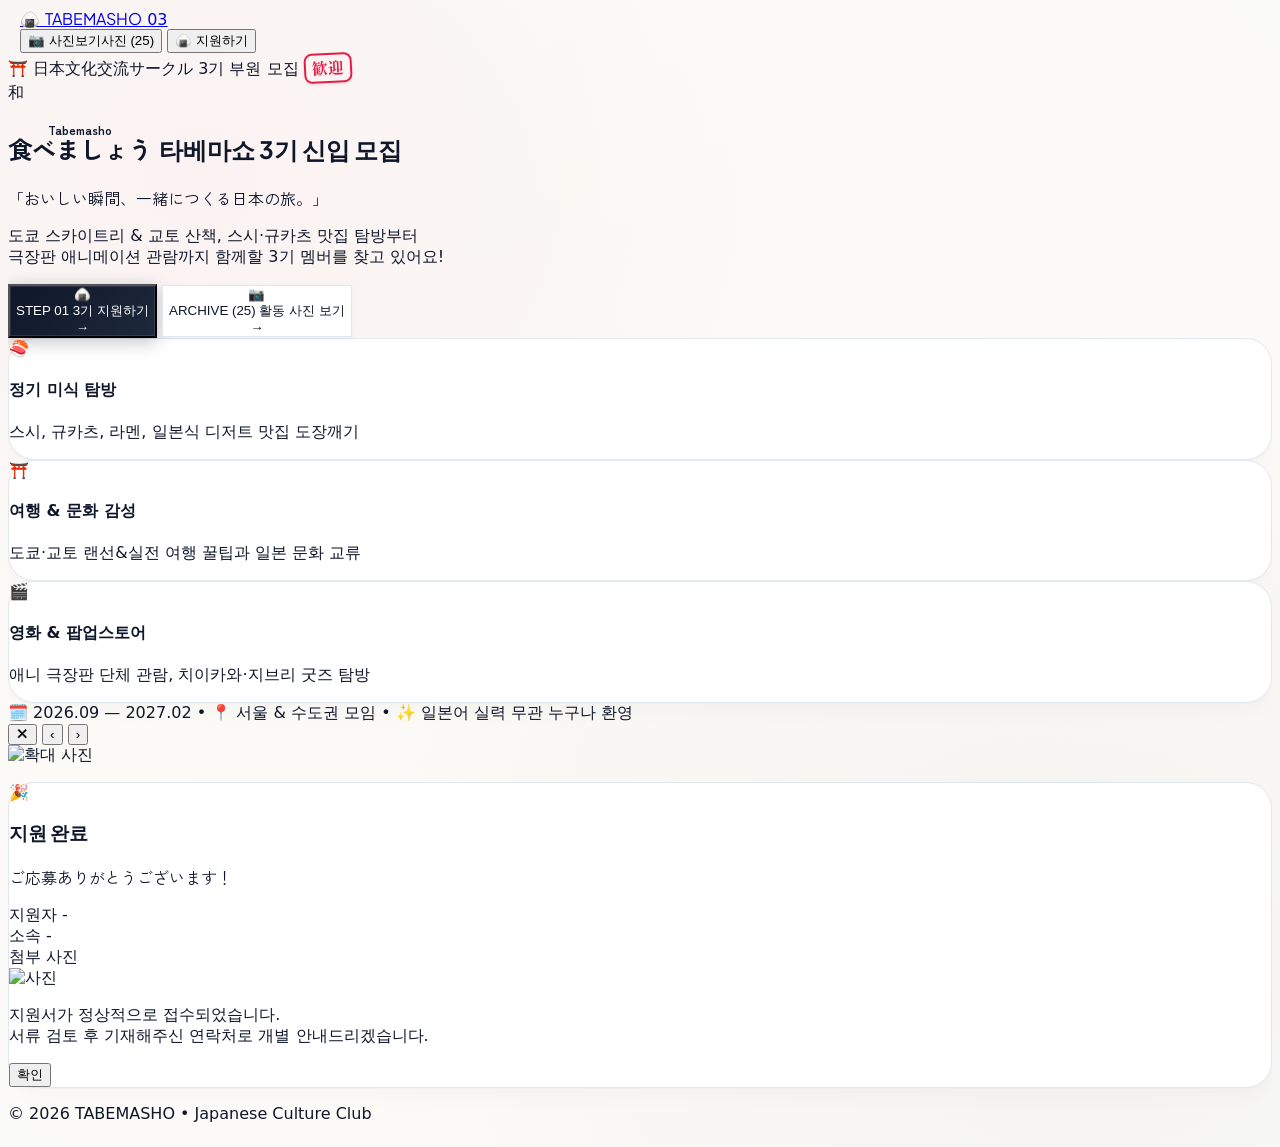
==== commit 55b879dd: "feat: 스마트폰, 아이패드, 컴퓨터 전 기기 최적 반응형 레이아웃 및 뷰포트 비율 최적화" ====
--- a/index.html
+++ b/index.html
@@ -16,19 +16,19 @@
 
   <!-- ==================== Sticky Navigation Bar ==================== -->
   <nav class="sticky top-0 z-40 bg-white/85 backdrop-blur-md border-b border-slate-200/80 transition-all">
-    <div class="max-w-4xl mx-auto px-4 sm:px-6 h-14 flex items-center justify-between">
+    <div class="max-w-4xl mx-auto px-3.5 sm:px-6 h-14 sm:h-16 flex items-center justify-between">
       <a href="#" id="navLogo" class="flex items-center gap-2 cursor-pointer group">
-        <span class="text-xl group-hover:rotate-12 transition-transform">🍙</span>
+        <span class="text-xl sm:text-2xl group-hover:rotate-12 transition-transform">🍙</span>
         <span class="font-black text-slate-900 tracking-tight text-sm sm:text-base font-display">TABEMASHO</span>
         <span class="text-[10px] font-bold text-rose-600 bg-rose-50 border border-rose-100 px-1.5 py-0.5 rounded font-mono">03</span>
       </a>
 
       <!-- Quick Action Buttons -->
-      <div class="flex items-center gap-2">
-        <button type="button" id="navGalleryBtn" class="btn-go-gallery text-xs font-bold px-3 py-1.5 rounded-full text-slate-600 hover:text-slate-900 hover:bg-slate-100 transition-colors cursor-pointer">
-          📷 사진보기 (25)
+      <div class="flex items-center gap-1.5 sm:gap-2">
+        <button type="button" id="navGalleryBtn" class="btn-go-gallery text-xs font-bold px-2.5 sm:px-3.5 py-1.5 rounded-full text-slate-600 hover:text-slate-900 hover:bg-slate-100 transition-colors cursor-pointer">
+          📷 <span class="hidden sm:inline">사진보기</span><span class="sm:hidden">사진</span> (25)
         </button>
-        <button type="button" id="navApplyBtn" class="btn-go-form text-xs font-bold px-3.5 py-1.5 rounded-full bg-slate-900 text-white hover:bg-slate-800 transition-colors shadow-sm cursor-pointer">
+        <button type="button" id="navApplyBtn" class="btn-go-form text-xs font-bold px-3 sm:px-4 py-1.5 rounded-full bg-slate-900 text-white hover:bg-slate-800 transition-colors shadow-sm cursor-pointer">
           🍙 지원하기
         </button>
       </div>
@@ -36,105 +36,105 @@
   </nav>
 
   <!-- ==================== VIEW 1: JAPANESE AESTHETIC PORTAL (홈 화면) ==================== -->
-  <section id="homeView" class="view-container max-w-3xl mx-auto px-4 sm:px-6 pt-10 sm:pt-16 pb-16 text-center">
+  <section id="homeView" class="view-container max-w-3xl mx-auto px-4 sm:px-6 pt-8 sm:pt-14 md:pt-20 pb-16 md:pb-24 text-center">
     
     <!-- Top Japanese Seal & Badge -->
-    <div class="inline-flex items-center gap-2.5 px-4 py-1.5 rounded-full bg-white border border-slate-200/90 shadow-xs mb-6">
+    <div class="inline-flex items-center gap-2 px-3 sm:px-4 py-1.5 rounded-full bg-white border border-slate-200/90 shadow-xs mb-5 sm:mb-6">
       <span class="text-rose-600 text-sm">⛩️</span>
-      <span class="text-xs font-bold text-slate-700 tracking-wider">日本文化交流サークル</span>
+      <span class="text-[11px] sm:text-xs font-bold text-slate-700 tracking-wider">日本文化交流サークル</span>
       <span class="w-1 h-1 rounded-full bg-rose-400"></span>
-      <span class="text-xs font-bold text-rose-600">3기 부원 모집</span>
-      <span class="hanko-seal text-[10px] ml-1">歓迎</span>
+      <span class="text-[11px] sm:text-xs font-bold text-rose-600">3기 부원 모집</span>
+      <span class="hanko-seal text-[9px] sm:text-[10px] ml-1">歓迎</span>
     </div>
 
     <!-- Main Japanese Title & Logo Header -->
-    <div class="relative py-2 mb-4">
+    <div class="relative py-2 mb-3 sm:mb-4">
       <!-- Watermark kanji -->
       <div class="absolute inset-0 flex items-center justify-center opacity-5 select-none pointer-events-none -z-10">
-        <span class="text-8xl sm:text-9xl font-serif text-slate-900 font-black">和</span>
+        <span class="text-7xl sm:text-9xl font-serif text-slate-900 font-black">和</span>
       </div>
 
       <h1 class="font-black tracking-tight leading-none">
-        <ruby class="text-4xl sm:text-6xl text-rose-600 font-jp font-black tracking-wide block mb-1">
-          食べましょう<rt class="text-[11px] sm:text-xs text-rose-400 font-sans tracking-widest uppercase">Tabemasho</rt>
+        <ruby class="text-4xl sm:text-6xl md:text-7xl text-rose-600 font-jp font-black tracking-wide block mb-1.5">
+          食べましょう<rt class="text-[10px] sm:text-xs text-rose-400 font-sans tracking-widest uppercase">Tabemasho</rt>
         </ruby>
-        <span class="text-2xl sm:text-3xl text-slate-900 font-extrabold tracking-tight font-display">
-          타베마쇼 3기 모집
+        <span class="text-xl sm:text-3xl md:text-4xl text-slate-900 font-extrabold tracking-tight font-display">
+          타베마쇼 3기 신입 모집
         </span>
       </h1>
     </div>
 
     <!-- Japanese Tagline -->
-    <p class="font-jp text-slate-500 text-xs sm:text-sm font-semibold tracking-wide mb-2">
+    <p class="font-jp text-slate-500 text-xs sm:text-sm md:text-base font-semibold tracking-wide mb-2">
       「おいしい瞬間、一緒につくる日本の旅。」
     </p>
 
     <!-- Subtitle Description -->
-    <p class="text-xs sm:text-sm text-slate-600 font-normal leading-relaxed max-w-md mx-auto mb-10">
+    <p class="text-xs sm:text-sm text-slate-600 font-normal leading-relaxed max-w-md md:max-w-lg mx-auto mb-8 sm:mb-11 px-2">
       도쿄 스카이트리 & 교토 산책, 스시·규카츠 맛집 탐방부터<br class="hidden sm:inline">
       극장판 애니메이션 관람까지 함께할 3기 멤버를 찾고 있어요!
     </p>
 
     <!-- ==================== THE TWO CORE BUTTONS (FOCAL POINT) ==================== -->
-    <div class="flex flex-col sm:flex-row items-stretch justify-center gap-3.5 max-w-md mx-auto mb-12">
+    <div class="flex flex-col sm:flex-row items-stretch justify-center gap-3 sm:gap-4 max-w-md md:max-w-xl mx-auto mb-10 sm:mb-14">
       
       <!-- Button 1: Apply Now (3기 지원하기) -->
       <button 
         type="button" 
         id="heroApplyBtn" 
-        class="portal-btn-apply group py-4 px-6 rounded-2xl flex items-center justify-between sm:justify-center gap-3 cursor-pointer text-left sm:text-center flex-1"
+        class="portal-btn-apply group py-4 px-5 sm:px-6 rounded-2xl flex items-center justify-between sm:justify-center gap-3 cursor-pointer text-left sm:text-center flex-1"
       >
         <div class="flex items-center gap-3">
-          <span class="text-2xl group-hover:scale-110 transition-transform">🍙</span>
-          <div>
-            <span class="block text-[10px] font-bold text-rose-400 tracking-wider font-mono">STEP 01</span>
+          <span class="text-2xl sm:text-3xl group-hover:scale-110 transition-transform">🍙</span>
+          <div>
+            <span class="block text-[10px] sm:text-xs font-bold text-rose-400 tracking-wider font-mono">STEP 01</span>
             <span class="text-base sm:text-lg font-black tracking-tight text-white">3기 지원하기</span>
           </div>
         </div>
-        <span class="text-slate-400 group-hover:translate-x-1 transition-transform text-lg">→</span>
+        <span class="text-slate-400 group-hover:translate-x-1 transition-transform text-lg sm:text-xl">→</span>
       </button>
 
       <!-- Button 2: View Photos (활동 사진 보기) -->
       <button 
         type="button" 
         id="heroGalleryBtn" 
-        class="portal-btn-gallery group py-4 px-6 rounded-2xl flex items-center justify-between sm:justify-center gap-3 cursor-pointer text-left sm:text-center flex-1"
+        class="portal-btn-gallery group py-4 px-5 sm:px-6 rounded-2xl flex items-center justify-between sm:justify-center gap-3 cursor-pointer text-left sm:text-center flex-1"
       >
         <div class="flex items-center gap-3">
-          <span class="text-2xl group-hover:scale-110 transition-transform">📷</span>
-          <div>
-            <span class="block text-[10px] font-bold text-slate-400 tracking-wider font-mono">ARCHIVE (25)</span>
+          <span class="text-2xl sm:text-3xl group-hover:scale-110 transition-transform">📷</span>
+          <div>
+            <span class="block text-[10px] sm:text-xs font-bold text-slate-400 tracking-wider font-mono">ARCHIVE (25)</span>
             <span class="text-base sm:text-lg font-black tracking-tight text-slate-900">활동 사진 보기</span>
           </div>
         </div>
-        <span class="text-slate-400 group-hover:translate-x-1 transition-transform text-lg">→</span>
+        <span class="text-slate-400 group-hover:translate-x-1 transition-transform text-lg sm:text-xl">→</span>
       </button>
 
     </div>
 
     <!-- Japanese Aesthetic Highlights (3 Pillars Bento) -->
-    <div class="grid grid-cols-1 sm:grid-cols-3 gap-3 max-w-lg mx-auto text-left mb-8">
-      <div class="bento-card p-4 bg-white/90">
-        <div class="text-xl mb-1.5">🍣</div>
-        <h4 class="text-xs font-bold text-slate-900 mb-0.5">정기 미식 탐방</h4>
-        <p class="text-[11px] text-slate-500 leading-snug">스시, 규카츠, 라멘, 일본식 디저트 맛집 도장깨기</p>
-      </div>
-
-      <div class="bento-card p-4 bg-white/90">
-        <div class="text-xl mb-1.5">⛩️</div>
-        <h4 class="text-xs font-bold text-slate-900 mb-0.5">여행 & 문화 감성</h4>
-        <p class="text-[11px] text-slate-500 leading-snug">도쿄·교토 랜선&실전 여행 꿀팁과 일본 문화 교류</p>
-      </div>
-
-      <div class="bento-card p-4 bg-white/90">
-        <div class="text-xl mb-1.5">🎬</div>
-        <h4 class="text-xs font-bold text-slate-900 mb-0.5">영화 & 팝업스토어</h4>
-        <p class="text-[11px] text-slate-500 leading-snug">애니 극장판 단체 관람, 치이카와·지브리 굿즈 탐방</p>
+    <div class="grid grid-cols-1 sm:grid-cols-3 gap-2.5 sm:gap-3.5 max-w-lg md:max-w-2xl mx-auto text-left mb-7 sm:mb-9">
+      <div class="bento-card p-4 sm:p-5 bg-white/90">
+        <div class="text-xl sm:text-2xl mb-1.5">🍣</div>
+        <h4 class="text-xs sm:text-sm font-bold text-slate-900 mb-0.5">정기 미식 탐방</h4>
+        <p class="text-[11px] sm:text-xs text-slate-500 leading-snug">스시, 규카츠, 라멘, 일본식 디저트 맛집 도장깨기</p>
+      </div>
+
+      <div class="bento-card p-4 sm:p-5 bg-white/90">
+        <div class="text-xl sm:text-2xl mb-1.5">⛩️</div>
+        <h4 class="text-xs sm:text-sm font-bold text-slate-900 mb-0.5">여행 & 문화 감성</h4>
+        <p class="text-[11px] sm:text-xs text-slate-500 leading-snug">도쿄·교토 랜선&실전 여행 꿀팁과 일본 문화 교류</p>
+      </div>
+
+      <div class="bento-card p-4 sm:p-5 bg-white/90">
+        <div class="text-xl sm:text-2xl mb-1.5">🎬</div>
+        <h4 class="text-xs sm:text-sm font-bold text-slate-900 mb-0.5">영화 & 팝업스토어</h4>
+        <p class="text-[11px] sm:text-xs text-slate-500 leading-snug">애니 극장판 단체 관람, 치이카와·지브리 굿즈 탐방</p>
       </div>
     </div>
 
     <!-- Meta Info Strip -->
-    <div class="inline-flex flex-wrap items-center justify-center gap-2 text-[11px] font-medium text-slate-500 bg-white/70 px-4 py-2 rounded-full border border-slate-200 shadow-xs">
+    <div class="inline-flex flex-wrap items-center justify-center gap-2 text-[11px] sm:text-xs font-medium text-slate-500 bg-white/70 px-4 py-2 rounded-full border border-slate-200 shadow-xs">
       <span>🗓️ 2026.09 — 2027.02</span>
       <span class="text-slate-300">•</span>
       <span>📍 서울 & 수도권 모임</span>
@@ -146,25 +146,25 @@
 
 
   <!-- ==================== VIEW 2: 활동 사진 갤러리 (25 Photos View) ==================== -->
-  <section id="galleryView" class="view-container view-hidden max-w-4xl mx-auto px-4 sm:px-6 mb-16 scroll-mt-20">
+  <section id="galleryView" class="view-container view-hidden max-w-5xl mx-auto px-3.5 sm:px-6 mb-16 scroll-mt-20">
     
     <!-- Top Back / Action Bar -->
-    <div class="flex items-center justify-between gap-3 mb-6">
-      <button type="button" class="btn-back-home inline-flex items-center gap-2 text-xs font-bold text-slate-700 hover:text-slate-950 px-4 py-2 rounded-full bg-white border border-slate-200/90 shadow-xs hover:border-slate-400 transition-all cursor-pointer">
+    <div class="flex items-center justify-between gap-2 mb-4 sm:mb-6">
+      <button type="button" class="btn-back-home inline-flex items-center gap-1.5 sm:gap-2 text-xs font-bold text-slate-700 hover:text-slate-950 px-3.5 sm:px-4 py-2 rounded-full bg-white border border-slate-200/90 shadow-xs hover:border-slate-400 transition-all cursor-pointer">
         <span class="text-sm">←</span>
-        <span>메인으로 돌아가기</span>
+        <span>메인으로<span class="hidden sm:inline"> 돌아가기</span></span>
       </button>
 
-      <button type="button" class="btn-go-form inline-flex items-center gap-2 text-xs font-bold text-white bg-slate-900 hover:bg-slate-800 px-4 py-2 rounded-full shadow-xs hover:shadow-md transition-all cursor-pointer">
+      <button type="button" class="btn-go-form inline-flex items-center gap-1.5 sm:gap-2 text-xs font-bold text-white bg-slate-900 hover:bg-slate-800 px-3.5 sm:px-4 py-2 rounded-full shadow-xs hover:shadow-md transition-all cursor-pointer">
         <span>🍙</span>
-        <span>3기 지원서 작성하기</span>
+        <span>3기 지원<span class="hidden sm:inline">서 작성하기</span></span>
       </button>
     </div>
 
-    <div class="bento-card p-6 sm:p-8 bg-white border border-slate-200/90">
+    <div class="bento-card p-4 sm:p-6 md:p-8 bg-white border border-slate-200/90">
       
       <!-- Section Header & Filter Pills -->
-      <div class="flex flex-col sm:flex-row sm:items-end justify-between gap-4 mb-6 pb-4 border-b border-slate-100">
+      <div class="flex flex-col sm:flex-row sm:items-end justify-between gap-3 sm:gap-4 mb-5 pb-4 border-b border-slate-100">
         <div>
           <div class="inline-flex items-center gap-1.5 text-xs font-bold text-rose-600 mb-1">
             <span>📷</span>
@@ -176,33 +176,33 @@
         </div>
 
         <!-- Filter Tags -->
-        <div class="flex flex-wrap items-center gap-1.5">
-          <button type="button" class="gallery-filter-btn px-3 py-1 rounded-full text-xs font-bold bg-slate-900 text-white transition-all cursor-pointer" data-filter="all">
+        <div class="flex flex-wrap items-center gap-1.5 sm:gap-2">
+          <button type="button" class="gallery-filter-btn px-2.5 sm:px-3 py-1 rounded-full text-xs font-bold bg-slate-900 text-white transition-all cursor-pointer" data-filter="all">
             전체 (25)
           </button>
-          <button type="button" class="gallery-filter-btn px-3 py-1 rounded-full text-xs font-bold bg-slate-100 text-slate-600 hover:bg-slate-200 transition-all cursor-pointer" data-filter="food">
+          <button type="button" class="gallery-filter-btn px-2.5 sm:px-3 py-1 rounded-full text-xs font-bold bg-slate-100 text-slate-600 hover:bg-slate-200 transition-all cursor-pointer" data-filter="food">
             🍱 일식미식 (11)
           </button>
-          <button type="button" class="gallery-filter-btn px-3 py-1 rounded-full text-xs font-bold bg-slate-100 text-slate-600 hover:bg-slate-200 transition-all cursor-pointer" data-filter="travel">
+          <button type="button" class="gallery-filter-btn px-2.5 sm:px-3 py-1 rounded-full text-xs font-bold bg-slate-100 text-slate-600 hover:bg-slate-200 transition-all cursor-pointer" data-filter="travel">
             ⛩️ 일본여행&풍경 (4)
           </button>
-          <button type="button" class="gallery-filter-btn px-3 py-1 rounded-full text-xs font-bold bg-slate-100 text-slate-600 hover:bg-slate-200 transition-all cursor-pointer" data-filter="cafe">
+          <button type="button" class="gallery-filter-btn px-2.5 sm:px-3 py-1 rounded-full text-xs font-bold bg-slate-100 text-slate-600 hover:bg-slate-200 transition-all cursor-pointer" data-filter="cafe">
             🍡 디저트&카페 (3)
           </button>
-          <button type="button" class="gallery-filter-btn px-3 py-1 rounded-full text-xs font-bold bg-slate-100 text-slate-600 hover:bg-slate-200 transition-all cursor-pointer" data-filter="media">
+          <button type="button" class="gallery-filter-btn px-2.5 sm:px-3 py-1 rounded-full text-xs font-bold bg-slate-100 text-slate-600 hover:bg-slate-200 transition-all cursor-pointer" data-filter="media">
             🎬 영화&콘서트 (3)
           </button>
-          <button type="button" class="gallery-filter-btn px-3 py-1 rounded-full text-xs font-bold bg-slate-100 text-slate-600 hover:bg-slate-200 transition-all cursor-pointer" data-filter="goods">
+          <button type="button" class="gallery-filter-btn px-2.5 sm:px-3 py-1 rounded-full text-xs font-bold bg-slate-100 text-slate-600 hover:bg-slate-200 transition-all cursor-pointer" data-filter="goods">
             🏮 레트로&굿즈 (4)
           </button>
         </div>
       </div>
 
-      <!-- Bento Photo Grid (25 Photos) -->
-      <div id="galleryGrid" class="grid grid-cols-1 sm:grid-cols-2 md:grid-cols-3 gap-3.5">
+      <!-- Bento Photo Grid (25 Photos) - Responsive 2-col on phone, 3-col on iPad, 4-col on desktop -->
+      <div id="galleryGrid" class="grid grid-cols-2 sm:grid-cols-2 md:grid-cols-3 lg:grid-cols-4 gap-2.5 sm:gap-3.5 md:gap-4">
         
         <!-- Photo 25: 도쿄 스카이트리 레인보우 야경 (여행) - Featured Wide -->
-        <div class="sm:col-span-2 gallery-item h-64 gallery-trigger" data-category="travel" data-fullsrc="assets/gallery/activity_25.jpg" data-caption="🗼 무지개빛으로 빛나는 밤의 도쿄 스카이트리 (Tokyo Skytree)">
+        <div class="col-span-2 sm:col-span-2 md:col-span-2 lg:col-span-2 gallery-item h-48 sm:h-60 md:h-64 gallery-trigger" data-category="travel" data-fullsrc="assets/gallery/activity_25.jpg" data-caption="🗼 무지개빛으로 빛나는 밤의 도쿄 스카이트리 (Tokyo Skytree)">
           <img src="assets/gallery/activity_25.jpg" alt="도쿄 스카이트리 야경" class="w-full h-full object-cover">
           <div class="overlay absolute inset-0 flex flex-col justify-end p-4 text-white">
             <span class="text-[10px] font-bold uppercase tracking-wider text-sky-300">TOKYO NIGHT</span>
@@ -212,222 +212,222 @@
         </div>
 
         <!-- Photo 24: 미타라시 당고 (디저트/카페) -->
-        <div class="gallery-item h-64 gallery-trigger" data-category="cafe" data-fullsrc="assets/gallery/activity_24.jpg" data-caption="🍡 윤기 좔좔 흐르는 달콤짭조름한 일본 정통 미타라시 당고">
+        <div class="gallery-item h-38 sm:h-48 md:h-56 gallery-trigger" data-category="cafe" data-fullsrc="assets/gallery/activity_24.jpg" data-caption="🍡 윤기 좔좔 흐르는 달콤짭조름한 일본 정통 미타라시 당고">
           <img src="assets/gallery/activity_24.jpg" alt="미타라시 당고" class="w-full h-full object-cover">
-          <div class="overlay absolute inset-0 flex flex-col justify-end p-4 text-white">
+          <div class="overlay absolute inset-0 flex flex-col justify-end p-3 sm:p-4 text-white">
             <span class="text-[10px] font-bold uppercase tracking-wider text-amber-300">TRADITIONAL SWEETS</span>
-            <p class="text-sm font-bold">달콤짭조름 미타라시 당고 🍡</p>
-            <p class="text-xs text-slate-300 mt-0.5">쫀득쫀득 갓 구워낸 일본 대표 길거리 디저트</p>
+            <p class="text-xs sm:text-sm font-bold">달콤짭조름 미타라시 당고 🍡</p>
+            <p class="text-[11px] text-slate-300 mt-0.5 hidden sm:block">쫀득쫀득 갓 구워낸 일본 대표 길거리 디저트</p>
           </div>
         </div>
 
         <!-- Photo 21: 교토 산넨자카 거리 (여행) -->
-        <div class="gallery-item h-60 gallery-trigger" data-category="travel" data-fullsrc="assets/gallery/activity_21.jpg" data-caption="⛩️ 맑은 하늘 아래 고즈넉한 교토 청수사 산넨자카 전통 상점가 거리">
+        <div class="gallery-item h-38 sm:h-48 md:h-56 gallery-trigger" data-category="travel" data-fullsrc="assets/gallery/activity_21.jpg" data-caption="⛩️ 맑은 하늘 아래 고즈넉한 교토 청수사 산넨자카 전통 상점가 거리">
           <img src="assets/gallery/activity_21.jpg" alt="교토 산넨자카" class="w-full h-full object-cover">
-          <div class="overlay absolute inset-0 flex flex-col justify-end p-4 text-white">
+          <div class="overlay absolute inset-0 flex flex-col justify-end p-3 sm:p-4 text-white">
             <span class="text-[10px] font-bold uppercase tracking-wider text-teal-300">KYOTO WALK</span>
             <p class="text-xs sm:text-sm font-bold">교토 산넨자카 전통 거리 ⛩️</p>
           </div>
         </div>
 
         <!-- Photo 22: 교토 후시미 이나리 센본 토리이 (여행) -->
-        <div class="gallery-item h-60 gallery-trigger" data-category="travel" data-fullsrc="assets/gallery/activity_22.jpg" data-caption="🦊 교토 후시미 이나리 신사의 상징 여우상과 붉은 센본 토리이">
+        <div class="gallery-item h-38 sm:h-48 md:h-56 gallery-trigger" data-category="travel" data-fullsrc="assets/gallery/activity_22.jpg" data-caption="🦊 교토 후시미 이나리 신사의 상징 여우상과 붉은 센본 토리이">
           <img src="assets/gallery/activity_22.jpg" alt="후시미 이나리 토리이" class="w-full h-full object-cover">
-          <div class="overlay absolute inset-0 flex flex-col justify-end p-4 text-white">
+          <div class="overlay absolute inset-0 flex flex-col justify-end p-3 sm:p-4 text-white">
             <span class="text-[10px] font-bold uppercase tracking-wider text-rose-300">FUSHIMI INARI</span>
             <p class="text-xs sm:text-sm font-bold">이나리 신사 붉은 토리이 🦊</p>
           </div>
         </div>
 
         <!-- Photo 23: 지장보살 돌상 (여행) -->
-        <div class="gallery-item h-60 gallery-trigger" data-category="travel" data-fullsrc="assets/gallery/activity_23.jpg" data-caption="🌿 돌담 위에 옹기종기 미소 짓는 오지조상(지장보살 돌조각상)">
+        <div class="gallery-item h-38 sm:h-48 md:h-56 gallery-trigger" data-category="travel" data-fullsrc="assets/gallery/activity_23.jpg" data-caption="🌿 돌담 위에 옹기종기 미소 짓는 오지조상(지장보살 돌조각상)">
           <img src="assets/gallery/activity_23.jpg" alt="지장보살 돌상" class="w-full h-full object-cover">
-          <div class="overlay absolute inset-0 flex flex-col justify-end p-4 text-white">
+          <div class="overlay absolute inset-0 flex flex-col justify-end p-3 sm:p-4 text-white">
             <span class="text-[10px] font-bold uppercase tracking-wider text-emerald-300">HEALING JIZO</span>
             <p class="text-xs sm:text-sm font-bold">미소 짓는 오지조상 🌿</p>
           </div>
         </div>
 
         <!-- Photo 16: 규카츠 (미식) - Wide -->
-        <div class="sm:col-span-2 gallery-item h-64 gallery-trigger" data-category="food" data-fullsrc="assets/gallery/activity_16.jpg" data-caption="🥩 겉은 바삭하고 속은 부드러운 선홍빛 레어 정통 규카츠 정식">
+        <div class="col-span-2 sm:col-span-2 md:col-span-2 lg:col-span-2 gallery-item h-48 sm:h-60 md:h-64 gallery-trigger" data-category="food" data-fullsrc="assets/gallery/activity_16.jpg" data-caption="🥩 겉은 바삭하고 속은 부드러운 선홍빛 레어 정통 규카츠 정식">
           <img src="assets/gallery/activity_16.jpg" alt="정통 규카츠 정식" class="w-full h-full object-cover">
-          <div class="overlay absolute inset-0 flex flex-col justify-end p-4 text-white">
+          <div class="overlay absolute inset-0 flex flex-col justify-end p-3 sm:p-4 text-white">
             <span class="text-[10px] font-bold uppercase tracking-wider text-rose-300">SIGNATURE GOURMET</span>
-            <p class="text-sm font-bold">겉바속촉 소고기 규카츠 정식 🥩</p>
-            <p class="text-xs text-slate-300 mt-0.5">화로에 직접 구워 생와사비와 함께 즐기는 궁극의 맛</p>
+            <p class="text-xs sm:text-sm font-bold">겉바속촉 소고기 규카츠 정식 🥩</p>
+            <p class="text-[11px] text-slate-300 mt-0.5 hidden sm:block">화로에 직접 구워 생와사비와 함께 즐기는 궁극의 맛</p>
           </div>
         </div>
 
         <!-- Photo 18: 오코노미야키 (미식) -->
-        <div class="gallery-item h-64 gallery-trigger" data-category="food" data-fullsrc="assets/gallery/activity_18.jpg" data-caption="🥢 가쓰오부시가 춤추는 두툼한 철판 정통 오코노미야키">
+        <div class="gallery-item h-38 sm:h-48 md:h-56 gallery-trigger" data-category="food" data-fullsrc="assets/gallery/activity_18.jpg" data-caption="🥢 가쓰오부시가 춤추는 두툼한 철판 정통 오코노미야키">
           <img src="assets/gallery/activity_18.jpg" alt="오코노미야키" class="w-full h-full object-cover">
-          <div class="overlay absolute inset-0 flex flex-col justify-end p-4 text-white">
+          <div class="overlay absolute inset-0 flex flex-col justify-end p-3 sm:p-4 text-white">
             <span class="text-[10px] font-bold uppercase tracking-wider text-amber-300">TEPPANYAKI</span>
-            <p class="text-sm font-bold">철판 정통 오코노미야키 🥢</p>
-            <p class="text-xs text-slate-300 mt-0.5">달콤짭조름 특제 소스와 춤추는 가쓰오부시</p>
+            <p class="text-xs sm:text-sm font-bold">철판 정통 오코노미야키 🥢</p>
+            <p class="text-[11px] text-slate-300 mt-0.5 hidden sm:block">달콤짭조름 특제 소스와 춤추는 가쓰오부시</p>
           </div>
         </div>
 
         <!-- Photo 17: 타코야키 (미식) -->
-        <div class="gallery-item h-56 gallery-trigger" data-category="food" data-fullsrc="assets/gallery/activity_17.jpg" data-caption="🐙 지글지글 철판에서 노릇하게 구워지는 타코야키">
+        <div class="gallery-item h-38 sm:h-48 md:h-56 gallery-trigger" data-category="food" data-fullsrc="assets/gallery/activity_17.jpg" data-caption="🐙 지글지글 철판에서 노릇하게 구워지는 타코야키">
           <img src="assets/gallery/activity_17.jpg" alt="타코야키 철판" class="w-full h-full object-cover">
-          <div class="overlay absolute inset-0 flex flex-col justify-end p-4 text-white">
+          <div class="overlay absolute inset-0 flex flex-col justify-end p-3 sm:p-4 text-white">
             <span class="text-[10px] font-bold uppercase tracking-wider text-orange-300">STREET FOOD</span>
             <p class="text-xs sm:text-sm font-bold">지글지글 타코야키 철판 🐙</p>
           </div>
         </div>
 
         <!-- Photo 19: 진한 라멘 (미식) -->
-        <div class="gallery-item h-56 gallery-trigger" data-category="food" data-fullsrc="assets/gallery/activity_19.jpg" data-caption="🍜 두툼한 깍둑 차슈와 숙주, 마늘 듬뿍 진한 일식 라멘">
+        <div class="gallery-item h-38 sm:h-48 md:h-56 gallery-trigger" data-category="food" data-fullsrc="assets/gallery/activity_19.jpg" data-caption="🍜 두툼한 깍둑 차슈와 숙주, 마늘 듬뿍 진한 일식 라멘">
           <img src="assets/gallery/activity_19.jpg" alt="진한 일식 라멘" class="w-full h-full object-cover">
-          <div class="overlay absolute inset-0 flex flex-col justify-end p-4 text-white">
+          <div class="overlay absolute inset-0 flex flex-col justify-end p-3 sm:p-4 text-white">
             <span class="text-[10px] font-bold uppercase tracking-wider text-amber-300">HEAVY RAMEN</span>
             <p class="text-xs sm:text-sm font-bold">차슈 듬뿍 진한 라멘 🍜</p>
           </div>
         </div>
 
         <!-- Photo 20: 레트로 다가시야 (레트로) -->
-        <div class="gallery-item h-56 gallery-trigger" data-category="goods" data-fullsrc="assets/gallery/activity_20.jpg" data-caption="🏮 일본 골목 감성 그대로, 레트로 막과자 가게 (다가시야 駄菓子屋)">
+        <div class="col-span-2 sm:col-span-1 md:col-span-2 lg:col-span-2 gallery-item h-44 sm:h-48 md:h-56 gallery-trigger" data-category="goods" data-fullsrc="assets/gallery/activity_20.jpg" data-caption="🏮 일본 골목 감성 그대로, 레트로 막과자 가게 (다가시야 駄菓子屋)">
           <img src="assets/gallery/activity_20.jpg" alt="레트로 막과자 가게" class="w-full h-full object-cover">
-          <div class="overlay absolute inset-0 flex flex-col justify-end p-4 text-white">
+          <div class="overlay absolute inset-0 flex flex-col justify-end p-3 sm:p-4 text-white">
             <span class="text-[10px] font-bold uppercase tracking-wider text-emerald-300">RETRO JAPAN</span>
             <p class="text-xs sm:text-sm font-bold">추억의 레트로 막과자 가게 🏮</p>
           </div>
         </div>
 
         <!-- Photo 11: 장어덮밥 (미식) - Wide -->
-        <div class="sm:col-span-2 gallery-item h-64 gallery-trigger" data-category="food" data-fullsrc="assets/gallery/activity_11.jpg" data-caption="🍱 숯불 향 가득한 일본 정통 장어덮밥 (우나기동/히츠마부시)">
+        <div class="col-span-2 sm:col-span-2 md:col-span-2 lg:col-span-2 gallery-item h-48 sm:h-60 md:h-64 gallery-trigger" data-category="food" data-fullsrc="assets/gallery/activity_11.jpg" data-caption="🍱 숯불 향 가득한 일본 정통 장어덮밥 (우나기동/히츠마부시)">
           <img src="assets/gallery/activity_11.jpg" alt="정통 장어덮밥" class="w-full h-full object-cover">
-          <div class="overlay absolute inset-0 flex flex-col justify-end p-4 text-white">
+          <div class="overlay absolute inset-0 flex flex-col justify-end p-3 sm:p-4 text-white">
             <span class="text-[10px] font-bold uppercase tracking-wider text-amber-300">FEATURED GOURMET</span>
-            <p class="text-sm font-bold">숯불 정통 장어덮밥 (히츠마부시) 🍱</p>
-            <p class="text-xs text-slate-300 mt-0.5">윤기 흐르는 특제 타레소스와 부드러운 장어의 풍미</p>
+            <p class="text-xs sm:text-sm font-bold">숯불 정통 장어덮밥 (히츠마부시) 🍱</p>
+            <p class="text-[11px] text-slate-300 mt-0.5 hidden sm:block">윤기 흐르는 특제 타레소스와 부드러운 장어의 풍미</p>
           </div>
         </div>
 
         <!-- Photo 12: 연어&참치 스시 (미식) -->
-        <div class="gallery-item h-64 gallery-trigger" data-category="food" data-fullsrc="assets/gallery/activity_12.jpg" data-caption="🍣 입안 가득 퍼지는 신선한 참치와 연어 스시 플레이트">
+        <div class="gallery-item h-38 sm:h-48 md:h-56 gallery-trigger" data-category="food" data-fullsrc="assets/gallery/activity_12.jpg" data-caption="🍣 입안 가득 퍼지는 신선한 참치와 연어 스시 플레이트">
           <img src="assets/gallery/activity_12.jpg" alt="연어 참치 초밥" class="w-full h-full object-cover">
-          <div class="overlay absolute inset-0 flex flex-col justify-end p-4 text-white">
+          <div class="overlay absolute inset-0 flex flex-col justify-end p-3 sm:p-4 text-white">
             <span class="text-[10px] font-bold uppercase tracking-wider text-rose-300">FRESH SUSHI</span>
-            <p class="text-sm font-bold">참치 & 연어 초밥 🍣</p>
-            <p class="text-xs text-slate-300 mt-0.5">두툼하고 신선한 제철 네타의 깊은 감칠맛</p>
+            <p class="text-xs sm:text-sm font-bold">참치 & 연어 초밥 🍣</p>
+            <p class="text-[11px] text-slate-300 mt-0.5 hidden sm:block">두툼하고 신선한 제철 네타의 깊은 감칠맛</p>
           </div>
         </div>
 
         <!-- Photo 15: 대방어 & 참치 초밥 (미식) -->
-        <div class="gallery-item h-60 gallery-trigger" data-category="food" data-fullsrc="assets/gallery/activity_15.jpg" data-caption="🍣 기름기 오른 대방어와 부드러운 참치 스시">
+        <div class="gallery-item h-38 sm:h-48 md:h-56 gallery-trigger" data-category="food" data-fullsrc="assets/gallery/activity_15.jpg" data-caption="🍣 기름기 오른 대방어와 부드러운 참치 스시">
           <img src="assets/gallery/activity_15.jpg" alt="대방어 참치 초밥" class="w-full h-full object-cover">
-          <div class="overlay absolute inset-0 flex flex-col justify-end p-4 text-white">
+          <div class="overlay absolute inset-0 flex flex-col justify-end p-3 sm:p-4 text-white">
             <span class="text-[10px] font-bold uppercase tracking-wider text-rose-300">SEASONAL SPECIAL</span>
             <p class="text-xs sm:text-sm font-bold">제철 대방어 & 참치 스시 🍣</p>
           </div>
         </div>
 
         <!-- Photo 13: 고등어/전어 초밥 (미식) -->
-        <div class="gallery-item h-60 gallery-trigger" data-category="food" data-fullsrc="assets/gallery/activity_13.jpg" data-caption="🐟 은빛 껍질의 예술, 정통 시메사바/히카리모노 초밥">
+        <div class="gallery-item h-38 sm:h-48 md:h-56 gallery-trigger" data-category="food" data-fullsrc="assets/gallery/activity_13.jpg" data-caption="🐟 은빛 껍질의 예술, 정통 시메사바/히카리모노 초밥">
           <img src="assets/gallery/activity_13.jpg" alt="시메사바 초밥" class="w-full h-full object-cover">
-          <div class="overlay absolute inset-0 flex flex-col justify-end p-4 text-white">
+          <div class="overlay absolute inset-0 flex flex-col justify-end p-3 sm:p-4 text-white">
             <span class="text-[10px] font-bold uppercase tracking-wider text-sky-300">HIKARIMONO</span>
             <p class="text-xs sm:text-sm font-bold">정통 시메사바(초절임 고등어) 🐟</p>
           </div>
         </div>
 
         <!-- Photo 14: 타레소스 장어초밥 (미식) -->
-        <div class="gallery-item h-60 gallery-trigger" data-category="food" data-fullsrc="assets/gallery/activity_14.jpg" data-caption="🥢 입에서 사르르 녹는 특제 타레소스 장어(우나기) 초밥">
+        <div class="gallery-item h-38 sm:h-48 md:h-56 gallery-trigger" data-category="food" data-fullsrc="assets/gallery/activity_14.jpg" data-caption="🥢 입에서 사르르 녹는 특제 타레소스 장어(우나기) 초밥">
           <img src="assets/gallery/activity_14.jpg" alt="장어 초밥" class="w-full h-full object-cover">
-          <div class="overlay absolute inset-0 flex flex-col justify-end p-4 text-white">
+          <div class="overlay absolute inset-0 flex flex-col justify-end p-3 sm:p-4 text-white">
             <span class="text-[10px] font-bold uppercase tracking-wider text-amber-300">UNAGI SUSHI</span>
             <p class="text-xs sm:text-sm font-bold">달콤짭조름 장어 초밥 🥢</p>
           </div>
         </div>
 
         <!-- Photo 7: 마제소바 (미식) -->
-        <div class="gallery-item h-56 gallery-trigger" data-category="food" data-fullsrc="assets/gallery/activity_7.jpg" data-caption="🍜 노른자 톡 터뜨려 비벼먹는 정통 일식 마제소바 맛집">
+        <div class="gallery-item h-38 sm:h-48 md:h-56 gallery-trigger" data-category="food" data-fullsrc="assets/gallery/activity_7.jpg" data-caption="🍜 노른자 톡 터뜨려 비벼먹는 정통 일식 마제소바 맛집">
           <img src="assets/gallery/activity_7.jpg" alt="일식 마제소바" class="w-full h-full object-cover">
-          <div class="overlay absolute inset-0 flex flex-col justify-end p-4 text-white">
+          <div class="overlay absolute inset-0 flex flex-col justify-end p-3 sm:p-4 text-white">
             <span class="text-[10px] font-bold uppercase tracking-wider text-amber-300">RAMEN & NOODLES</span>
             <p class="text-xs sm:text-sm font-bold">일식 마제소바 맛집 🍜</p>
           </div>
         </div>
 
         <!-- Photo 10: 튀김 우동 한상 (미식) -->
-        <div class="gallery-item h-56 gallery-trigger" data-category="food" data-fullsrc="assets/gallery/activity_10.jpg" data-caption="🍤 바삭한 왕새우튀김과 따끈한 일본식 우동 정식">
+        <div class="gallery-item h-38 sm:h-48 md:h-56 gallery-trigger" data-category="food" data-fullsrc="assets/gallery/activity_10.jpg" data-caption="🍤 바삭한 왕새우튀김과 따끈한 일본식 우동 정식">
           <img src="assets/gallery/activity_10.jpg" alt="튀김 우동 한상" class="w-full h-full object-cover">
-          <div class="overlay absolute inset-0 flex flex-col justify-end p-4 text-white">
+          <div class="overlay absolute inset-0 flex flex-col justify-end p-3 sm:p-4 text-white">
             <span class="text-[10px] font-bold uppercase tracking-wider text-orange-300">UDON SET</span>
             <p class="text-xs sm:text-sm font-bold">바삭한 튀김 우동 정식 🍤</p>
           </div>
         </div>
 
         <!-- Photo 6: 치이카와 랜드 신주쿠 (굿즈) -->
-        <div class="gallery-item h-56 gallery-trigger" data-category="goods" data-fullsrc="assets/gallery/activity_6.jpg" data-caption="💖 CHIIKAWA LAND SHINJUKU 포토존 (치이카와·하치와레·우사기)">
+        <div class="gallery-item h-38 sm:h-48 md:h-56 gallery-trigger" data-category="goods" data-fullsrc="assets/gallery/activity_6.jpg" data-caption="💖 CHIIKAWA LAND SHINJUKU 포토존 (치이카와·하치와레·우사기)">
           <img src="assets/gallery/activity_6.jpg" alt="치이카와 랜드 신주쿠" class="w-full h-full object-cover">
-          <div class="overlay absolute inset-0 flex flex-col justify-end p-4 text-white">
+          <div class="overlay absolute inset-0 flex flex-col justify-end p-3 sm:p-4 text-white">
             <span class="text-[10px] font-bold uppercase tracking-wider text-pink-300">CHIIKAWA LAND</span>
             <p class="text-xs sm:text-sm font-bold">치이카와 랜드 신주쿠 💖</p>
           </div>
         </div>
 
-        <!-- Photo 1: 극장판 영화관 엔딩 (영화) - 2-col on desktop -->
-        <div class="sm:col-span-2 gallery-item h-60 gallery-trigger" data-category="media" data-fullsrc="assets/gallery/activity_1.jpg" data-caption="🎬 극장판 일본 애니메이션 영화 단체 관람의 추억">
+        <!-- Photo 1: 극장판 영화관 엔딩 (영화) - Wide -->
+        <div class="col-span-2 sm:col-span-2 md:col-span-2 lg:col-span-2 gallery-item h-48 sm:h-60 md:h-64 gallery-trigger" data-category="media" data-fullsrc="assets/gallery/activity_1.jpg" data-caption="🎬 극장판 일본 애니메이션 영화 단체 관람의 추억">
           <img src="assets/gallery/activity_1.jpg" alt="영화관 단체 관람" class="w-full h-full object-cover">
-          <div class="overlay absolute inset-0 flex flex-col justify-end p-4 text-white">
+          <div class="overlay absolute inset-0 flex flex-col justify-end p-3 sm:p-4 text-white">
             <span class="text-[10px] font-bold uppercase tracking-wider text-rose-300">CINEMA MEETUP</span>
-            <p class="text-sm font-bold">극장판 애니메이션 영화 단체 관람 🎬</p>
-            <p class="text-xs text-slate-300 mt-0.5">엔딩 크레딧과 여운을 함께 나눴던 소중한 순간</p>
+            <p class="text-xs sm:text-sm font-bold">극장판 애니메이션 영화 단체 관람 🎬</p>
+            <p class="text-[11px] text-slate-300 mt-0.5 hidden sm:block">엔딩 크레딧과 여운을 함께 나눴던 소중한 순간</p>
           </div>
         </div>
 
         <!-- Photo 9: 너의 이름은. 필름 콘서트 (영화) -->
-        <div class="gallery-item h-60 gallery-trigger" data-category="media" data-fullsrc="assets/gallery/activity_9.jpg" data-caption="🎼 <너의 이름은.> 오리지널 필름 콘서트 대형 포스터">
+        <div class="gallery-item h-38 sm:h-48 md:h-56 gallery-trigger" data-category="media" data-fullsrc="assets/gallery/activity_9.jpg" data-caption="🎼 <너의 이름은.> 오리지널 필름 콘서트 대형 포스터">
           <img src="assets/gallery/activity_9.jpg" alt="너의 이름은 필름 콘서트" class="w-full h-full object-cover">
-          <div class="overlay absolute inset-0 flex flex-col justify-end p-4 text-white">
+          <div class="overlay absolute inset-0 flex flex-col justify-end p-3 sm:p-4 text-white">
             <span class="text-[10px] font-bold uppercase tracking-wider text-sky-300">FILM CONCERT</span>
             <p class="text-xs sm:text-sm font-bold">너의 이름은. 필름 콘서트 🎼</p>
           </div>
         </div>
 
         <!-- Photo 8: 치이카와 콜라보 카페 (카페) -->
-        <div class="gallery-item h-56 gallery-trigger" data-category="cafe" data-fullsrc="assets/gallery/activity_8.jpg" data-caption="☕ 영화 치이카와 콜라보레이션 카페 쇼윈도">
+        <div class="gallery-item h-38 sm:h-48 md:h-56 gallery-trigger" data-category="cafe" data-fullsrc="assets/gallery/activity_8.jpg" data-caption="☕ 영화 치이카와 콜라보레이션 카페 쇼윈도">
           <img src="assets/gallery/activity_8.jpg" alt="치이카와 콜라보 카페" class="w-full h-full object-cover">
-          <div class="overlay absolute inset-0 flex flex-col justify-end p-4 text-white">
+          <div class="overlay absolute inset-0 flex flex-col justify-end p-3 sm:p-4 text-white">
             <span class="text-[10px] font-bold uppercase tracking-wider text-teal-300">COLLAB CAFE</span>
             <p class="text-xs sm:text-sm font-bold">치이카와 콜라보 카페 ☕</p>
           </div>
         </div>
 
         <!-- Photo 3: 테마 카페 & 코스터 (카페) -->
-        <div class="gallery-item h-56 gallery-trigger" data-category="cafe" data-fullsrc="assets/gallery/activity_3.jpg" data-caption="🥤 SPY x FAMILY 극장판 테마 음료 & 아냐 코스터">
+        <div class="gallery-item h-38 sm:h-48 md:h-56 gallery-trigger" data-category="cafe" data-fullsrc="assets/gallery/activity_3.jpg" data-caption="🥤 SPY x FAMILY 극장판 테마 음료 & 아냐 코스터">
           <img src="assets/gallery/activity_3.jpg" alt="테마 카페 음료" class="w-full h-full object-cover">
-          <div class="overlay absolute inset-0 flex flex-col justify-end p-4 text-white">
+          <div class="overlay absolute inset-0 flex flex-col justify-end p-3 sm:p-4 text-white">
             <span class="text-[10px] font-bold uppercase tracking-wider text-amber-300">CAFE & DRINK</span>
             <p class="text-xs sm:text-sm font-bold">아냐 굿즈 & 테마 음료 🥤</p>
           </div>
         </div>
 
         <!-- Photo 2: 아냐 굿즈 진열대 (굿즈) -->
-        <div class="gallery-item h-56 gallery-trigger" data-category="goods" data-fullsrc="assets/gallery/activity_2.jpg" data-caption="🛍️ 스파이 패밀리 아냐 포저 아크릴 스탠드 & 코스터">
+        <div class="gallery-item h-38 sm:h-48 md:h-56 gallery-trigger" data-category="goods" data-fullsrc="assets/gallery/activity_2.jpg" data-caption="🛍️ 스파이 패밀리 아냐 포저 아크릴 스탠드 & 코스터">
           <img src="assets/gallery/activity_2.jpg" alt="굿즈 진열대" class="w-full h-full object-cover">
-          <div class="overlay absolute inset-0 flex flex-col justify-end p-4 text-white">
+          <div class="overlay absolute inset-0 flex flex-col justify-end p-3 sm:p-4 text-white">
             <span class="text-[10px] font-bold uppercase tracking-wider text-pink-300">GOODS SHOPPING</span>
             <p class="text-xs sm:text-sm font-bold">아냐 굿즈 & 코스터 구경 🛍️</p>
           </div>
         </div>
 
         <!-- Photo 4: 팝업스토어 전경 (굿즈) -->
-        <div class="gallery-item h-56 gallery-trigger" data-category="goods" data-fullsrc="assets/gallery/activity_4.jpg" data-caption="🏮 일본 애니메이션 팝업스토어 매대 구경">
+        <div class="gallery-item h-38 sm:h-48 md:h-56 gallery-trigger" data-category="goods" data-fullsrc="assets/gallery/activity_4.jpg" data-caption="🏮 일본 애니메이션 팝업스토어 매대 구경">
           <img src="assets/gallery/activity_4.jpg" alt="팝업스토어 매대" class="w-full h-full object-cover">
-          <div class="overlay absolute inset-0 flex flex-col justify-end p-4 text-white">
+          <div class="overlay absolute inset-0 flex flex-col justify-end p-3 sm:p-4 text-white">
             <span class="text-[10px] font-bold uppercase tracking-wider text-emerald-300">POP-UP STORE</span>
             <p class="text-xs sm:text-sm font-bold">애니메이션 팝업스토어 🏮</p>
           </div>
         </div>
 
         <!-- Photo 5: 상영관 입구 게이트 (영화) -->
-        <div class="gallery-item h-56 gallery-trigger" data-category="media" data-fullsrc="assets/gallery/activity_5.jpg" data-caption="🍿 극장판 SPY x FAMILY CODE: White 상영관 입장 게이트">
+        <div class="gallery-item h-38 sm:h-48 md:h-56 gallery-trigger" data-category="media" data-fullsrc="assets/gallery/activity_5.jpg" data-caption="🍿 극장판 SPY x FAMILY CODE: White 상영관 입장 게이트">
           <img src="assets/gallery/activity_5.jpg" alt="상영관 입구" class="w-full h-full object-cover">
-          <div class="overlay absolute inset-0 flex flex-col justify-end p-4 text-white">
+          <div class="overlay absolute inset-0 flex flex-col justify-end p-3 sm:p-4 text-white">
             <span class="text-[10px] font-bold uppercase tracking-wider text-sky-300">CINEMA TRIP</span>
             <p class="text-xs sm:text-sm font-bold">CODE: White 상영관 입구 🍿</p>
           </div>
@@ -436,7 +436,7 @@
       </div>
 
       <!-- Gallery to Form CTA Bar -->
-      <div class="mt-8 pt-5 border-t border-slate-100 flex flex-col sm:flex-row items-center justify-between gap-3 bg-slate-50/80 p-5 rounded-2xl">
+      <div class="mt-8 pt-5 border-t border-slate-100 flex flex-col sm:flex-row items-center justify-between gap-3 bg-slate-50/80 p-4 sm:p-5 rounded-2xl">
         <div>
           <p class="text-xs sm:text-sm font-bold text-slate-800">이런 미식과 일본 여행, 다채로운 활동에 함께하고 싶으신가요? 🍙</p>
           <p class="text-[11px] text-slate-500">부담 없이 편하게 3기 지원서를 작성해보세요!</p>
@@ -449,18 +449,18 @@
   </section>
 
   <!-- ==================== VIEW 3: 지원서 작성 (Application Form View) ==================== -->
-  <section id="formView" class="view-container view-hidden max-w-2xl mx-auto px-4 sm:px-6 space-y-6 scroll-mt-20">
+  <section id="formView" class="view-container view-hidden max-w-2xl mx-auto px-3.5 sm:px-6 space-y-4 sm:space-y-6 scroll-mt-20">
 
     <!-- Top Back / Action Bar -->
-    <div class="flex items-center justify-between gap-3 pt-2">
-      <button type="button" class="btn-back-home inline-flex items-center gap-2 text-xs font-bold text-slate-700 hover:text-slate-950 px-4 py-2 rounded-full bg-white border border-slate-200/90 shadow-xs hover:border-slate-400 transition-all cursor-pointer">
+    <div class="flex items-center justify-between gap-2 pt-2">
+      <button type="button" class="btn-back-home inline-flex items-center gap-1.5 sm:gap-2 text-xs font-bold text-slate-700 hover:text-slate-950 px-3.5 sm:px-4 py-2 rounded-full bg-white border border-slate-200/90 shadow-xs hover:border-slate-400 transition-all cursor-pointer">
         <span class="text-sm">←</span>
-        <span>메인으로 돌아가기</span>
+        <span>메인으로<span class="hidden sm:inline"> 돌아가기</span></span>
       </button>
 
-      <button type="button" class="btn-go-gallery inline-flex items-center gap-2 text-xs font-bold text-slate-700 hover:text-slate-950 px-4 py-2 rounded-full bg-white border border-slate-200/90 shadow-xs hover:border-slate-400 transition-all cursor-pointer">
+      <button type="button" class="btn-go-gallery inline-flex items-center gap-1.5 sm:gap-2 text-xs font-bold text-slate-700 hover:text-slate-950 px-3.5 sm:px-4 py-2 rounded-full bg-white border border-slate-200/90 shadow-xs hover:border-slate-400 transition-all cursor-pointer">
         <span>📷</span>
-        <span>활동 사진 보기 (25)</span>
+        <span>활동 사진<span class="hidden sm:inline"> 보기</span> (25)</span>
       </button>
     </div>
 
@@ -474,30 +474,30 @@
     </div>
 
     <!-- Floating Mini Progress Bar -->
-    <div class="glass-hud rounded-full px-5 py-3 flex items-center justify-between gap-4 shadow-sm">
-      <div class="flex items-center gap-2">
+    <div class="glass-hud rounded-full px-3.5 sm:px-5 py-2.5 sm:py-3 flex items-center justify-between gap-2 sm:gap-4 shadow-sm">
+      <div class="flex items-center gap-1.5 sm:gap-2">
         <span class="text-sm">🍙</span>
         <span class="text-xs font-bold text-slate-800">작성 진행도</span>
         <span id="draftStatus" class="text-[10px] font-semibold text-emerald-600 opacity-0 transition-opacity">저장됨 ✓</span>
       </div>
 
-      <div class="flex items-center gap-3">
-        <span id="progressStepCount" class="text-xs font-bold text-slate-400 font-mono">0/12</span>
-        <span id="progressPercent" class="text-xs font-black text-rose-600 font-mono bg-rose-50 px-2 py-0.5 rounded-full">0%</span>
-        <div class="w-20 bg-slate-100 rounded-full h-1.5 overflow-hidden">
+      <div class="flex items-center gap-2 sm:gap-3">
+        <span id="progressStepCount" class="text-[11px] sm:text-xs font-bold text-slate-400 font-mono">0/12</span>
+        <span id="progressPercent" class="text-[11px] sm:text-xs font-black text-rose-600 font-mono bg-rose-50 px-2 py-0.5 rounded-full">0%</span>
+        <div class="w-16 sm:w-20 bg-slate-100 rounded-full h-1.5 overflow-hidden">
           <div id="progressBar" class="h-full bg-slate-900 transition-all duration-300 rounded-full" style="width: 0%"></div>
         </div>
       </div>
     </div>
 
     <!-- Form Element -->
-    <form id="applicationForm" class="space-y-6" novalidate>
+    <form id="applicationForm" class="space-y-4 sm:space-y-6" novalidate>
 
       <!-- -------------------------------------------------------------
            BENTO CARD 1: 기본 인적사항
            ------------------------------------------------------------- -->
-      <div class="bento-card p-6 sm:p-8">
-        <div class="flex items-center justify-between mb-6 pb-4 border-b border-slate-100">
+      <div class="bento-card p-4 sm:p-6 md:p-8">
+        <div class="flex items-center justify-between mb-5 pb-3.5 border-b border-slate-100">
           <div class="flex items-center gap-2.5">
             <span class="w-6 h-6 rounded-full bg-slate-900 text-white flex items-center justify-center text-[11px] font-black font-mono">01</span>
             <h3 class="text-base font-black text-slate-900 tracking-tight">기본 정보</h3>
@@ -505,12 +505,12 @@
           <span class="text-[11px] text-rose-500 font-bold">* 필수 항목</span>
         </div>
 
-        <div class="space-y-5">
+        <div class="space-y-4 sm:space-y-5">
           <!-- 1. 이름 & 3. 성별 -->
-          <div class="grid grid-cols-1 sm:grid-cols-2 gap-4">
+          <div class="grid grid-cols-1 sm:grid-cols-2 gap-3 sm:gap-4">
             <!-- 1. 이름 -->
             <div>
-              <label class="block text-xs font-bold text-slate-700 mb-2" for="nameInput">
+              <label class="block text-xs font-bold text-slate-700 mb-1.5" for="nameInput">
                 1. 이름 <span class="text-rose-500">*</span>
               </label>
               <input 
@@ -524,7 +524,7 @@
 
             <!-- 3. 성별 -->
             <div>
-              <label class="block text-xs font-bold text-slate-700 mb-2">
+              <label class="block text-xs font-bold text-slate-700 mb-1.5">
                 3. 성별 <span class="text-rose-500">*</span>
               </label>
               <div class="grid grid-cols-2 gap-2">
@@ -538,17 +538,17 @@
             </div>
           </div>
 
-          <!-- 2. 출생연도 -->
-          <div>
-            <label class="block text-xs font-bold text-slate-700 mb-2">
+          <!-- 2. 출생연도 (Phone: 4-col x 2-row, Desktop: 8-col) -->
+          <div>
+            <label class="block text-xs font-bold text-slate-700 mb-1.5">
               2. 출생연도 <span class="text-rose-500">*</span>
             </label>
-            <div id="birthYearContainer" class="flex flex-wrap gap-2"></div>
+            <div id="birthYearContainer" class="grid grid-cols-4 sm:grid-cols-8 gap-1.5 sm:gap-2"></div>
           </div>
 
           <!-- 4. 학교명과 학과 -->
           <div>
-            <label class="block text-xs font-bold text-slate-700 mb-2" for="schoolDeptInput">
+            <label class="block text-xs font-bold text-slate-700 mb-1.5" for="schoolDeptInput">
               4. 학교명과 학과 <span class="text-rose-500">*</span>
             </label>
             <input 
@@ -560,12 +560,12 @@
             >
           </div>
 
-          <!-- 5. 현재 상태 -->
-          <div>
-            <label class="block text-xs font-bold text-slate-700 mb-2">
+          <!-- 5. 현재 상태 (3-col balanced grid) -->
+          <div>
+            <label class="block text-xs font-bold text-slate-700 mb-1.5">
               5. 현재 상태 <span class="text-rose-500">*</span>
             </label>
-            <div id="statusContainer" class="flex flex-wrap gap-2 mb-2"></div>
+            <div id="statusContainer" class="grid grid-cols-3 gap-1.5 sm:gap-2 mb-2"></div>
             <input 
               type="text" 
               id="statusOtherInput" 
@@ -575,10 +575,10 @@
           </div>
 
           <!-- 6. 인근 지하철역 & 7. 전화번호 -->
-          <div class="grid grid-cols-1 sm:grid-cols-2 gap-4">
+          <div class="grid grid-cols-1 sm:grid-cols-2 gap-3 sm:gap-4">
             <!-- 6. 지하철역 -->
             <div>
-              <label class="block text-xs font-bold text-slate-700 mb-2" for="subwayInput">
+              <label class="block text-xs font-bold text-slate-700 mb-1.5" for="subwayInput">
                 6. 가장 가까운 지하철역 <span class="text-rose-500">*</span>
               </label>
               <input 
@@ -592,7 +592,7 @@
 
             <!-- 7. 전화번호 -->
             <div>
-              <label class="block text-xs font-bold text-slate-700 mb-2" for="phoneInput">
+              <label class="block text-xs font-bold text-slate-700 mb-1.5" for="phoneInput">
                 7. 연락처 <span class="text-rose-500">*</span>
               </label>
               <input 
@@ -610,8 +610,8 @@
       <!-- -------------------------------------------------------------
            BENTO CARD 2: 취향 & 관심사
            ------------------------------------------------------------- -->
-      <div class="bento-card p-6 sm:p-8">
-        <div class="flex items-center justify-between mb-6 pb-4 border-b border-slate-100">
+      <div class="bento-card p-4 sm:p-6 md:p-8">
+        <div class="flex items-center justify-between mb-5 pb-3.5 border-b border-slate-100">
           <div class="flex items-center gap-2.5">
             <span class="w-6 h-6 rounded-full bg-slate-900 text-white flex items-center justify-center text-[11px] font-black font-mono">02</span>
             <h3 class="text-base font-black text-slate-900 tracking-tight">취향 & 관심사</h3>
@@ -619,7 +619,7 @@
           <span class="text-[11px] text-slate-400 font-medium">Culture & Interests</span>
         </div>
 
-        <div class="space-y-6">
+        <div class="space-y-5 sm:space-y-6">
           <!-- 8. 지원 이유 (복수 선택) -->
           <div>
             <div class="flex items-center justify-between mb-2">
@@ -628,7 +628,7 @@
               </label>
               <span class="text-[10px] font-bold text-slate-500 bg-slate-100 px-2 py-0.5 rounded-full">복수 선택 가능</span>
             </div>
-            <div id="reasonsContainer" class="flex flex-wrap gap-2"></div>
+            <div id="reasonsContainer" class="flex flex-wrap gap-1.5 sm:gap-2"></div>
             <input 
               type="text" 
               id="reasonOtherInput" 
@@ -657,8 +657,8 @@
       <!-- -------------------------------------------------------------
            BENTO CARD 3: 활동 & 스케줄
            ------------------------------------------------------------- -->
-      <div class="bento-card p-6 sm:p-8">
-        <div class="flex items-center justify-between mb-6 pb-4 border-b border-slate-100">
+      <div class="bento-card p-4 sm:p-6 md:p-8">
+        <div class="flex items-center justify-between mb-5 pb-3.5 border-b border-slate-100">
           <div class="flex items-center gap-2.5">
             <span class="w-6 h-6 rounded-full bg-slate-900 text-white flex items-center justify-center text-[11px] font-black font-mono">03</span>
             <h3 class="text-base font-black text-slate-900 tracking-tight">활동 및 스케줄</h3>
@@ -668,14 +668,14 @@
           </span>
         </div>
 
-        <div class="space-y-6">
+        <div class="space-y-5 sm:space-y-6">
           <!-- 10. 희망 활동 (최대 3개) -->
           <div>
             <label class="block text-xs font-bold text-slate-700 mb-1">
               10. 타베마쇼에서 가장 해보고 싶은 활동을 골라주세요. <span class="text-rose-500">*</span>
             </label>
-            <p class="text-[11px] text-slate-400 mb-2.5">최대 3개까지 선택 가능합니다.</p>
-            <div id="activitiesContainer" class="flex flex-wrap gap-2"></div>
+            <p class="text-[11px] text-slate-400 mb-2">최대 3개까지 선택 가능합니다.</p>
+            <div id="activitiesContainer" class="flex flex-wrap gap-1.5 sm:gap-2"></div>
             <input 
               type="text" 
               id="activityOtherInput" 
@@ -686,41 +686,49 @@
 
           <!-- 11. 정기 활동 가능 시간대 -->
           <div>
-            <div class="flex items-center justify-between mb-1.5">
+            <div class="flex items-center justify-between mb-1">
               <label class="block text-xs font-bold text-slate-700">
                 11. 정기 활동이 가능한 요일과 시간대를 모두 선택해주세요. 🗓️ <span class="text-rose-500">*</span>
               </label>
               <span class="text-[10px] font-bold text-slate-500 bg-slate-100 px-2 py-0.5 rounded-full">중복 가능</span>
             </div>
-            <p class="text-[11px] text-slate-400 mb-3">가능한 시간 슬롯을 자유롭게 터치하여 선택해주세요.</p>
+            <p class="text-[11px] text-slate-400 mb-2.5">가능한 시간 슬롯을 자유롭게 터치하여 선택해주세요.</p>
 
             <!-- Quick Action Buttons -->
             <div class="flex flex-wrap items-center gap-1.5 mb-3">
-              <button type="button" id="selectWeekdayEvenings" class="text-[11px] font-semibold px-2.5 py-1 rounded-lg bg-slate-100 text-slate-700 hover:bg-slate-200 transition-colors">
+              <button type="button" id="selectWeekdayEvenings" class="text-[10px] sm:text-[11px] font-semibold px-2 sm:px-2.5 py-1 rounded-lg bg-slate-100 text-slate-700 hover:bg-slate-200 transition-colors cursor-pointer">
                 ⚡ 평일 저녁 전체
               </button>
-              <button type="button" id="selectWeekendAfternoons" class="text-[11px] font-semibold px-2.5 py-1 rounded-lg bg-slate-100 text-slate-700 hover:bg-slate-200 transition-colors">
+              <button type="button" id="selectWeekendAfternoons" class="text-[10px] sm:text-[11px] font-semibold px-2 sm:px-2.5 py-1 rounded-lg bg-slate-100 text-slate-700 hover:bg-slate-200 transition-colors cursor-pointer">
                 ⚡ 주말 오후 전체
               </button>
-              <button type="button" id="clearSchedule" class="text-[11px] font-semibold px-2 py-1 rounded-lg text-rose-500 hover:bg-rose-50 ml-auto transition-colors">
+              <button type="button" id="clearSchedule" class="text-[10px] sm:text-[11px] font-semibold px-2 py-1 rounded-lg text-rose-500 hover:bg-rose-50 ml-auto transition-colors cursor-pointer">
                 선택 초기화
               </button>
             </div>
 
             <!-- Weekday Timetable -->
-            <div class="border border-slate-200/90 rounded-2xl p-3.5 bg-slate-50/50 mb-3">
-              <div class="text-[11px] font-bold text-slate-700 mb-2 flex items-center gap-1">
+            <div class="border border-slate-200/90 rounded-2xl p-2.5 sm:p-3.5 bg-slate-50/50 mb-3">
+              <div class="text-[11px] font-bold text-slate-700 mb-1.5 flex items-center gap-1">
                 <span>🗓️ 평일 (월 ~ 금)</span>
               </div>
-              <div id="weekdayMatrix"></div>
+              <div class="overflow-x-auto -mx-1 px-1">
+                <div class="min-w-[260px]">
+                  <div id="weekdayMatrix"></div>
+                </div>
+              </div>
             </div>
 
             <!-- Weekend Timetable -->
-            <div class="border border-slate-200/90 rounded-2xl p-3.5 bg-slate-50/50">
-              <div class="text-[11px] font-bold text-slate-700 mb-2 flex items-center gap-1">
+            <div class="border border-slate-200/90 rounded-2xl p-2.5 sm:p-3.5 bg-slate-50/50">
+              <div class="text-[11px] font-bold text-slate-700 mb-1.5 flex items-center gap-1">
                 <span>🏮 주말 (토 / 일)</span>
               </div>
-              <div id="weekendMatrix"></div>
+              <div class="overflow-x-auto -mx-1 px-1">
+                <div class="min-w-[260px]">
+                  <div id="weekendMatrix"></div>
+                </div>
+              </div>
             </div>
           </div>
         </div>
@@ -729,8 +737,8 @@
       <!-- -------------------------------------------------------------
            BENTO CARD 4: 기대감 & 본인 사진
            ------------------------------------------------------------- -->
-      <div class="bento-card p-6 sm:p-8">
-        <div class="flex items-center justify-between mb-6 pb-4 border-b border-slate-100">
+      <div class="bento-card p-4 sm:p-6 md:p-8">
+        <div class="flex items-center justify-between mb-5 pb-3.5 border-b border-slate-100">
           <div class="flex items-center gap-2.5">
             <span class="w-6 h-6 rounded-full bg-slate-900 text-white flex items-center justify-center text-[11px] font-black font-mono">04</span>
             <h3 class="text-base font-black text-slate-900 tracking-tight">메시지 & 사진</h3>
@@ -738,7 +746,7 @@
           <span class="text-[11px] text-slate-400 font-medium">Story & Portrait</span>
         </div>
 
-        <div class="space-y-6">
+        <div class="space-y-5 sm:space-y-6">
           <!-- 12. 기대하는 점 -->
           <div>
             <div class="flex items-center justify-between mb-1.5">
@@ -762,7 +770,7 @@
             </label>
             <p class="text-[11px] text-slate-400 mb-3">과하게 꾸미지 않은 일상적인 사진이면 충분해요!</p>
 
-            <div id="photoDropZone" class="border-2 border-dashed border-slate-200 rounded-2xl p-6 text-center cursor-pointer hover:border-slate-800 hover:bg-slate-50/60 transition-all">
+            <div id="photoDropZone" class="border-2 border-dashed border-slate-200 rounded-2xl p-4 sm:p-6 text-center cursor-pointer hover:border-slate-800 hover:bg-slate-50/60 transition-all">
               <input type="file" id="photoInput" accept="image/*" class="hidden">
               <div class="w-10 h-10 mx-auto mb-2 rounded-full bg-slate-100 flex items-center justify-center text-lg text-slate-700">
                 📷
@@ -772,7 +780,7 @@
             </div>
 
             <div id="photoPreviewContainer" class="hidden mt-4 flex flex-col items-center">
-              <div class="w-48 h-56 rounded-2xl overflow-hidden border border-slate-200 shadow-md bg-slate-100 relative group">
+              <div class="w-44 sm:w-48 h-52 sm:h-56 rounded-2xl overflow-hidden border border-slate-200 shadow-md bg-slate-100 relative group">
                 <img id="photoImagePreview" src="" alt="첨부 사진" class="w-full h-full object-cover">
                 <div class="absolute bottom-2 left-2 right-2 bg-slate-900/80 backdrop-blur-sm text-white text-[10px] font-bold text-center py-1 rounded-lg">
                   Tabemasho Crew ✨
@@ -780,11 +788,11 @@
               </div>
 
               <div class="mt-2.5 flex items-center gap-3">
-                <button type="button" onclick="document.getElementById('photoInput').click()" class="text-xs font-bold text-slate-700 hover:text-black">
+                <button type="button" onclick="document.getElementById('photoInput').click()" class="text-xs font-bold text-slate-700 hover:text-black cursor-pointer">
                   사진 교체
                 </button>
                 <span class="text-slate-200">|</span>
-                <button type="button" id="removePhotoBtn" class="text-xs font-bold text-rose-500 hover:underline">
+                <button type="button" id="removePhotoBtn" class="text-xs font-bold text-rose-500 hover:underline cursor-pointer">
                   삭제
                 </button>
               </div>
@@ -796,56 +804,56 @@
       <!-- -------------------------------------------------------------
            BENTO CARD 5: 지원 전 확인사항
            ------------------------------------------------------------- -->
-      <div class="bento-card p-6 sm:p-8 bg-white border border-slate-200">
-        <div class="flex items-center justify-between mb-5 pb-4 border-b border-slate-100">
+      <div class="bento-card p-4 sm:p-6 md:p-8 bg-white border border-slate-200">
+        <div class="flex items-center justify-between mb-4 sm:mb-5 pb-3.5 border-b border-slate-100">
           <div class="flex items-center gap-2">
-            <span class="text-base">✓</span>
+            <span class="text-base text-rose-600 font-bold">✓</span>
             <h3 class="text-base font-black text-slate-900 tracking-tight">지원 전 확인해주세요</h3>
           </div>
-          <button type="button" id="agreeAllBtn" class="text-xs font-bold px-3 py-1.5 rounded-full bg-slate-900 text-white hover:bg-slate-800 transition-colors">
+          <button type="button" id="agreeAllBtn" class="text-[11px] sm:text-xs font-bold px-2.5 sm:px-3 py-1.5 rounded-full bg-slate-900 text-white hover:bg-slate-800 transition-colors cursor-pointer">
             전체 동의하기
           </button>
         </div>
 
-        <p class="text-xs text-slate-400 mb-4">원활한 동아리 활동을 위해 아래 5개 항목을 확인 후 모두 체크해주세요.</p>
-
-        <div class="space-y-2.5">
-          <div id="agreeCard_period" class="check-card p-3.5 flex items-center justify-between">
-            <label class="flex items-center gap-3 text-xs sm:text-sm font-semibold text-slate-800 cursor-pointer flex-1 select-none">
+        <p class="text-xs text-slate-400 mb-3.5">원활한 동아리 활동을 위해 아래 5개 항목을 확인 후 모두 체크해주세요.</p>
+
+        <div class="space-y-2">
+          <div id="agreeCard_period" class="check-card p-3 sm:p-3.5 flex items-center justify-between">
+            <label class="flex items-center gap-2.5 sm:gap-3 text-xs sm:text-sm font-semibold text-slate-800 cursor-pointer flex-1 select-none">
               <input type="checkbox" id="agree_period" class="hidden">
-              <span id="checkBadge_period" class="w-5 h-5 rounded-md border border-slate-300 bg-slate-100 flex items-center justify-center text-xs font-black transition-colors">✓</span>
+              <span id="checkBadge_period" class="w-5 h-5 rounded-md border border-slate-300 bg-slate-100 flex items-center justify-center text-xs font-black transition-colors shrink-0">✓</span>
               <span>2026년 9월~2027년 2월 활동 가능</span>
             </label>
           </div>
 
-          <div id="agreeCard_frequency" class="check-card p-3.5 flex items-center justify-between">
-            <label class="flex items-center gap-3 text-xs sm:text-sm font-semibold text-slate-800 cursor-pointer flex-1 select-none">
+          <div id="agreeCard_frequency" class="check-card p-3 sm:p-3.5 flex items-center justify-between">
+            <label class="flex items-center gap-2.5 sm:gap-3 text-xs sm:text-sm font-semibold text-slate-800 cursor-pointer flex-1 select-none">
               <input type="checkbox" id="agree_frequency" class="hidden">
-              <span id="checkBadge_frequency" class="w-5 h-5 rounded-md border border-slate-300 bg-slate-100 flex items-center justify-center text-xs font-black transition-colors">✓</span>
+              <span id="checkBadge_frequency" class="w-5 h-5 rounded-md border border-slate-300 bg-slate-100 flex items-center justify-center text-xs font-black transition-colors shrink-0">✓</span>
               <span>월 1~2회 정기 모임 참여 가능</span>
             </label>
           </div>
 
-          <div id="agreeCard_fee" class="check-card p-3.5 flex items-center justify-between">
-            <label class="flex items-center gap-3 text-xs sm:text-sm font-semibold text-slate-800 cursor-pointer flex-1 select-none">
+          <div id="agreeCard_fee" class="check-card p-3 sm:p-3.5 flex items-center justify-between">
+            <label class="flex items-center gap-2.5 sm:gap-3 text-xs sm:text-sm font-semibold text-slate-800 cursor-pointer flex-1 select-none">
               <input type="checkbox" id="agree_fee" class="hidden">
-              <span id="checkBadge_fee" class="w-5 h-5 rounded-md border border-slate-300 bg-slate-100 flex items-center justify-center text-xs font-black transition-colors">✓</span>
+              <span id="checkBadge_fee" class="w-5 h-5 rounded-md border border-slate-300 bg-slate-100 flex items-center justify-center text-xs font-black transition-colors shrink-0">✓</span>
               <span>활동비는 활동별 1/N</span>
             </label>
           </div>
 
-          <div id="agreeCard_purpose" class="check-card p-3.5 flex items-center justify-between">
-            <label class="flex items-center gap-3 text-xs sm:text-sm font-semibold text-slate-800 cursor-pointer flex-1 select-none">
+          <div id="agreeCard_purpose" class="check-card p-3 sm:p-3.5 flex items-center justify-between">
+            <label class="flex items-center gap-2.5 sm:gap-3 text-xs sm:text-sm font-semibold text-slate-800 cursor-pointer flex-1 select-none">
               <input type="checkbox" id="agree_purpose" class="hidden">
-              <span id="checkBadge_purpose" class="w-5 h-5 rounded-md border border-slate-300 bg-slate-100 flex items-center justify-center text-xs font-black transition-colors">✓</span>
+              <span id="checkBadge_purpose" class="w-5 h-5 rounded-md border border-slate-300 bg-slate-100 flex items-center justify-center text-xs font-black transition-colors shrink-0">✓</span>
               <span>특정 정치·종교·상업·포교 목적의 참여가 아님</span>
             </label>
           </div>
 
-          <div id="agreeCard_rules" class="check-card p-3.5 flex items-center justify-between">
-            <label class="flex items-center gap-3 text-xs sm:text-sm font-semibold text-slate-800 cursor-pointer flex-1 select-none">
+          <div id="agreeCard_rules" class="check-card p-3 sm:p-3.5 flex items-center justify-between">
+            <label class="flex items-center gap-2.5 sm:gap-3 text-xs sm:text-sm font-semibold text-slate-800 cursor-pointer flex-1 select-none">
               <input type="checkbox" id="agree_rules" class="hidden">
-              <span id="checkBadge_rules" class="w-5 h-5 rounded-md border border-slate-300 bg-slate-100 flex items-center justify-center text-xs font-black transition-colors">✓</span>
+              <span id="checkBadge_rules" class="w-5 h-5 rounded-md border border-slate-300 bg-slate-100 flex items-center justify-center text-xs font-black transition-colors shrink-0">✓</span>
               <span>운영 안내 및 유의사항을 확인함</span>
             </label>
           </div>
@@ -857,7 +865,7 @@
         <button 
           type="submit" 
           id="submitFormBtn"
-          class="cta-button w-full py-4 px-6 rounded-2xl text-white font-black text-base tracking-tight flex items-center justify-center gap-2 cursor-pointer"
+          class="cta-button w-full py-3.5 sm:py-4 px-6 rounded-2xl text-white font-black text-sm sm:text-base tracking-tight flex items-center justify-center gap-2 cursor-pointer"
         >
           <span>🍙</span>
           <span>타베마쇼 3기 지원서 제출하기</span>
@@ -876,32 +884,32 @@
   </section>
 
   <!-- ==================== Lightbox Modal with Next/Prev Navigation ==================== -->
-  <div id="lightboxModal" class="hidden fixed inset-0 z-50 flex items-center justify-center p-4 bg-black/90 backdrop-blur-md">
+  <div id="lightboxModal" class="hidden fixed inset-0 z-50 flex items-center justify-center p-3 sm:p-6 bg-black/92 backdrop-blur-md">
     <!-- Close Button -->
-    <button type="button" id="lightboxClose" class="absolute top-4 right-4 sm:top-6 sm:right-6 w-10 h-10 rounded-full bg-white/20 hover:bg-white/30 text-white flex items-center justify-center text-lg transition-colors cursor-pointer z-10">
+    <button type="button" id="lightboxClose" class="absolute top-3 right-3 sm:top-6 sm:right-6 w-10 h-10 rounded-full bg-white/20 hover:bg-white/30 text-white flex items-center justify-center text-lg transition-colors cursor-pointer z-20">
       ✕
     </button>
 
     <!-- Prev Button -->
-    <button type="button" id="lightboxPrev" class="absolute left-2 sm:left-6 top-1/2 -translate-y-1/2 w-11 h-11 rounded-full bg-white/15 hover:bg-white/30 text-white flex items-center justify-center text-xl transition-all cursor-pointer z-10">
+    <button type="button" id="lightboxPrev" class="absolute left-2 sm:left-6 top-1/2 -translate-y-1/2 w-10 h-10 sm:w-12 sm:h-12 rounded-full bg-white/20 hover:bg-white/35 text-white flex items-center justify-center text-xl transition-all cursor-pointer z-20">
       ‹
     </button>
 
     <!-- Next Button -->
-    <button type="button" id="lightboxNext" class="absolute right-2 sm:right-6 top-1/2 -translate-y-1/2 w-11 h-11 rounded-full bg-white/15 hover:bg-white/30 text-white flex items-center justify-center text-xl transition-all cursor-pointer z-10">
+    <button type="button" id="lightboxNext" class="absolute right-2 sm:right-6 top-1/2 -translate-y-1/2 w-10 h-10 sm:w-12 sm:h-12 rounded-full bg-white/20 hover:bg-white/35 text-white flex items-center justify-center text-xl transition-all cursor-pointer z-20">
       ›
     </button>
 
     <!-- Image & Caption Display -->
-    <div class="max-w-2xl w-full text-center select-none">
-      <img id="lightboxImg" src="" alt="확대 사진" class="max-h-[75vh] w-auto mx-auto rounded-2xl shadow-2xl object-contain border border-white/10">
-      <p id="lightboxCaption" class="text-white text-xs sm:text-sm font-medium mt-4 tracking-wide px-4"></p>
+    <div class="max-w-2xl w-full text-center select-none px-2">
+      <img id="lightboxImg" src="" alt="확대 사진" class="max-h-[65vh] sm:max-h-[75vh] w-auto mx-auto rounded-2xl shadow-2xl object-contain border border-white/10">
+      <p id="lightboxCaption" class="text-white text-xs sm:text-sm font-medium mt-3 sm:mt-4 tracking-wide px-2 sm:px-4 leading-relaxed"></p>
     </div>
   </div>
 
   <!-- ==================== Submission Success Modal ==================== -->
   <div id="successModal" class="hidden fixed inset-0 z-50 flex items-center justify-center p-4 bg-slate-900/50 backdrop-blur-md">
-    <div class="bento-card max-w-sm w-full p-6 sm:p-8 text-center bg-white relative animate-in fade-in zoom-in duration-200">
+    <div class="bento-card max-w-sm w-full p-5 sm:p-8 text-center bg-white relative animate-in fade-in zoom-in duration-200">
       <div class="w-12 h-12 mx-auto mb-3 rounded-full bg-rose-50 text-rose-600 flex items-center justify-center text-2xl font-black">
         🎉
       </div>
@@ -909,7 +917,7 @@
       <h3 class="text-xl font-black text-slate-900 mb-0.5 tracking-tight font-display">지원 완료</h3>
       <p class="text-xs font-bold text-rose-600 font-jp mb-4">ご応募ありがとうございます！</p>
 
-      <div class="bg-slate-50 rounded-2xl p-4 border border-slate-100 text-left text-xs text-slate-600 space-y-2 mb-5">
+      <div class="bg-slate-50 rounded-2xl p-3.5 sm:p-4 border border-slate-100 text-left text-xs text-slate-600 space-y-2 mb-5">
         <div class="flex justify-between items-center pb-2 border-b border-slate-200/60">
           <span class="text-slate-400">지원자</span>
           <span id="modalSummaryName" class="font-bold text-slate-900">-</span>
@@ -934,7 +942,7 @@
       <button 
         type="button" 
         id="modalCloseBtn" 
-        class="w-full py-3 px-4 rounded-xl bg-slate-900 hover:bg-slate-800 text-white font-bold text-xs shadow transition-colors"
+        class="w-full py-3 px-4 rounded-xl bg-slate-900 hover:bg-slate-800 text-white font-bold text-xs shadow transition-colors cursor-pointer"
       >
         확인
       </button>
--- a/assets/style.css
+++ b/assets/style.css
@@ -19,6 +19,7 @@
 
 html {
   scroll-behavior: smooth;
+  overflow-x: hidden;
 }
 
 body {
@@ -31,6 +32,27 @@
   font-family: var(--font-sans);
   -webkit-font-smoothing: antialiased;
   -moz-osx-font-smoothing: grayscale;
+  overflow-x: hidden;
+  -webkit-tap-highlight-color: transparent;
+}
+
+/* Prevent iOS Safari auto-zoom on input focus */
+@media (max-width: 768px) {
+  .modern-input,
+  input[type="text"],
+  input[type="tel"],
+  input[type="email"],
+  textarea {
+    font-size: 16px !important;
+  }
+}
+
+/* Safe area insets for iPhone notched screens */
+@supports (padding: env(safe-area-inset-top)) {
+  nav {
+    padding-left: max(0.75rem, env(safe-area-inset-left));
+    padding-right: max(0.75rem, env(safe-area-inset-right));
+  }
 }
 
 .font-display {
@@ -56,9 +78,21 @@
 .bento-card {
   background: var(--bg-card);
   border: 1px solid var(--border-subtle);
-  border-radius: 24px;
+  border-radius: 20px;
   box-shadow: 0 1px 3px rgba(0, 0, 0, 0.02), 0 10px 25px -5px rgba(15, 23, 42, 0.03);
   transition: border-color 0.2s ease, box-shadow 0.2s ease;
+}
+
+@media (min-width: 640px) {
+  .bento-card {
+    border-radius: 24px;
+  }
+}
+
+@media (min-width: 1024px) {
+  .bento-card {
+    border-radius: 26px;
+  }
 }
 
 .bento-card:hover {
@@ -71,12 +105,20 @@
   width: 100%;
   border: 1.5px solid var(--border-subtle);
   background-color: #FAFAFA;
-  border-radius: 14px;
-  padding: 12px 16px;
-  font-size: 0.925rem;
+  border-radius: 12px;
+  padding: 11px 14px;
+  font-size: 0.9rem;
   color: #0F172A;
   transition: all 0.2s cubic-bezier(0.16, 1, 0.3, 1);
   outline: none;
+}
+
+@media (min-width: 640px) {
+  .modern-input {
+    border-radius: 14px;
+    padding: 12px 16px;
+    font-size: 0.925rem;
+  }
 }
 
 .modern-input:hover {
@@ -99,9 +141,10 @@
 .pill-chip {
   display: inline-flex;
   align-items: center;
-  gap: 6px;
-  padding: 8px 16px;
-  font-size: 0.875rem;
+  justify-content: center;
+  gap: 5px;
+  padding: 7px 13px;
+  font-size: 0.8125rem;
   font-weight: 600;
   border-radius: 9999px;
   border: 1.5px solid var(--border-subtle);
@@ -112,6 +155,14 @@
   transition: all 0.16s cubic-bezier(0.16, 1, 0.3, 1);
 }
 
+@media (min-width: 640px) {
+  .pill-chip {
+    gap: 6px;
+    padding: 8px 16px;
+    font-size: 0.875rem;
+  }
+}
+
 .pill-chip:hover {
   background-color: #F1F5F9;
   border-color: #CBD5E1;
@@ -133,15 +184,28 @@
 .time-slot-btn {
   border: 1.5px solid var(--border-subtle);
   background: #FFFFFF;
-  border-radius: 10px;
-  font-size: 0.82rem;
-  padding: 8px 4px;
+  border-radius: 7px;
+  font-size: 0.72rem;
+  padding: 6px 1px;
   text-align: center;
   cursor: pointer;
   transition: all 0.15s ease;
   user-select: none;
   font-weight: 600;
   color: #64748B;
+  min-height: 32px;
+  display: flex;
+  align-items: center;
+  justify-content: center;
+}
+
+@media (min-width: 640px) {
+  .time-slot-btn {
+    border-radius: 10px;
+    font-size: 0.82rem;
+    padding: 8px 4px;
+    min-height: 38px;
+  }
 }
 
 .time-slot-btn:hover {
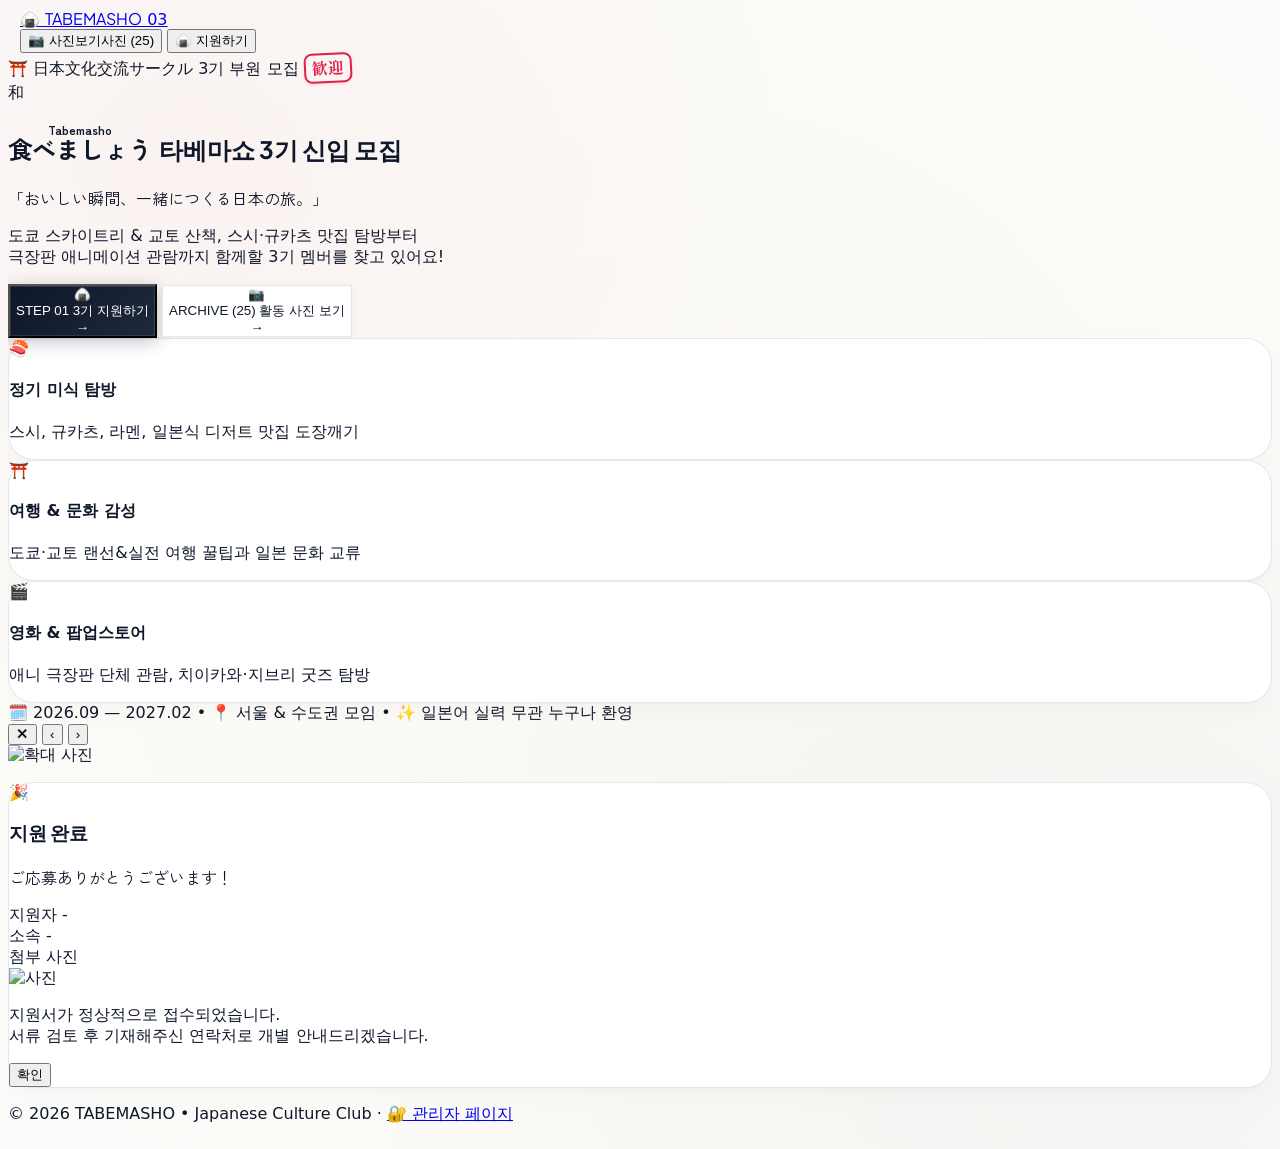
==== commit e132f3c6: "feat: Firebase Firestore 연동 및 지원자 관리자 페이지(admin.html) 구현" ====
--- a/index.html
+++ b/index.html
@@ -951,10 +951,10 @@
 
   <!-- Footer -->
   <footer class="text-center text-xs text-slate-400 py-10">
-    <p>© 2026 TABEMASHO • Japanese Culture Club</p>
+    <p>© 2026 TABEMASHO • Japanese Culture Club · <a href="admin.html" class="hover:text-slate-600 underline underline-offset-2 transition-colors">🔐 관리자 페이지</a></p>
   </footer>
 
   <!-- App Script -->
-  <script src="assets/app.js"></script>
+  <script type="module" src="assets/app.js"></script>
 </body>
 </html>
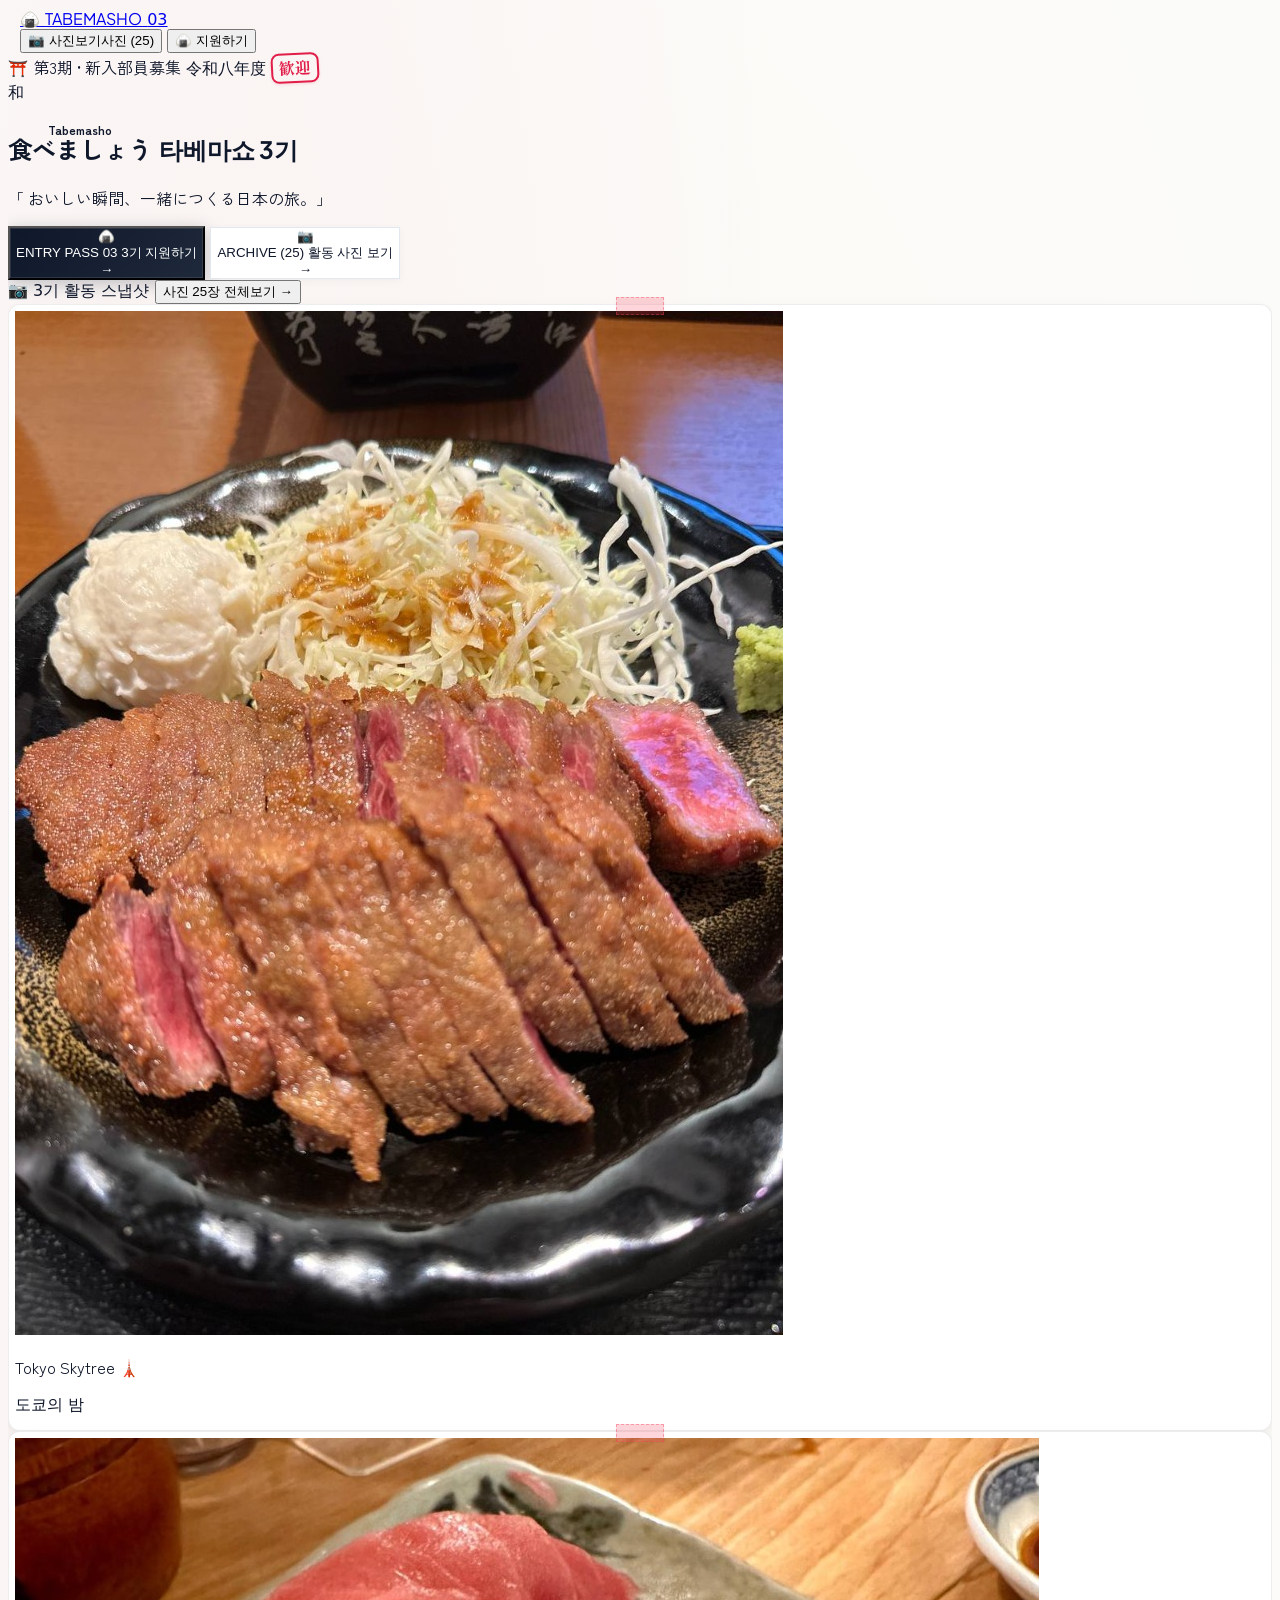
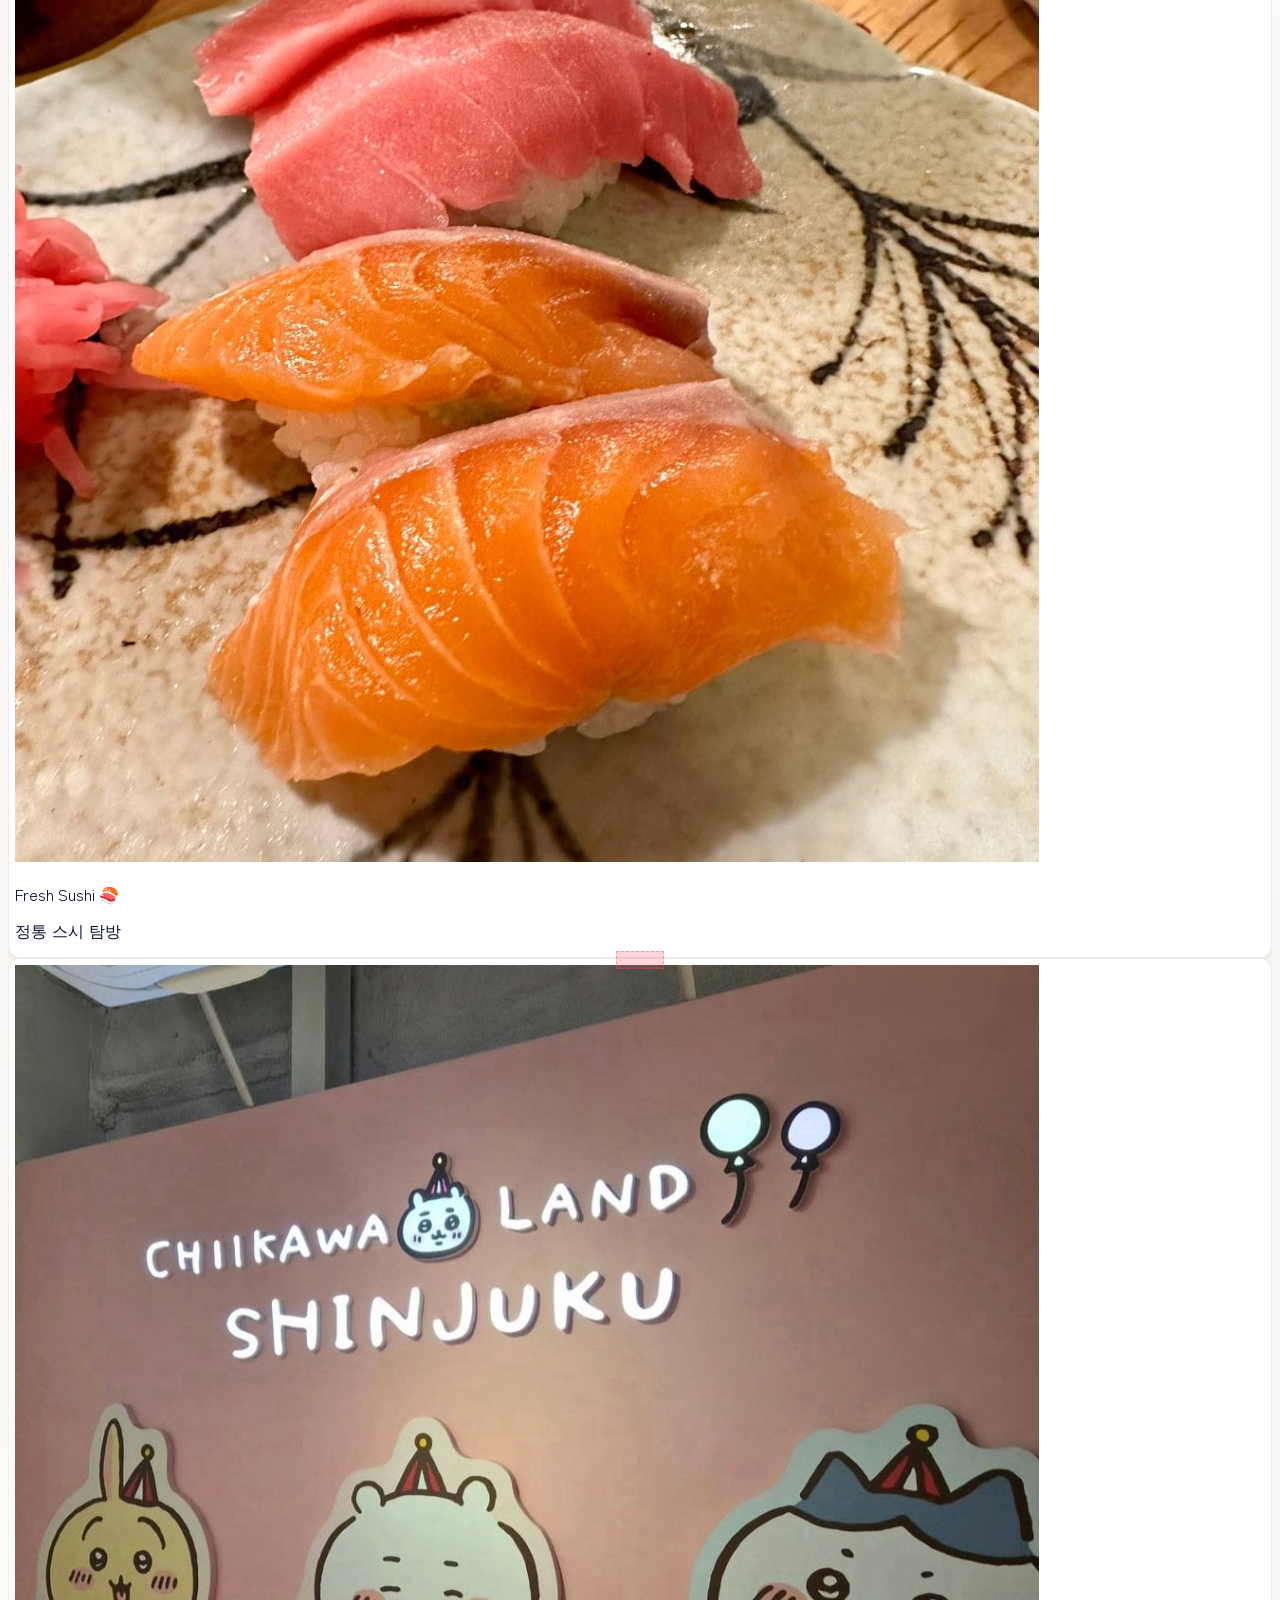
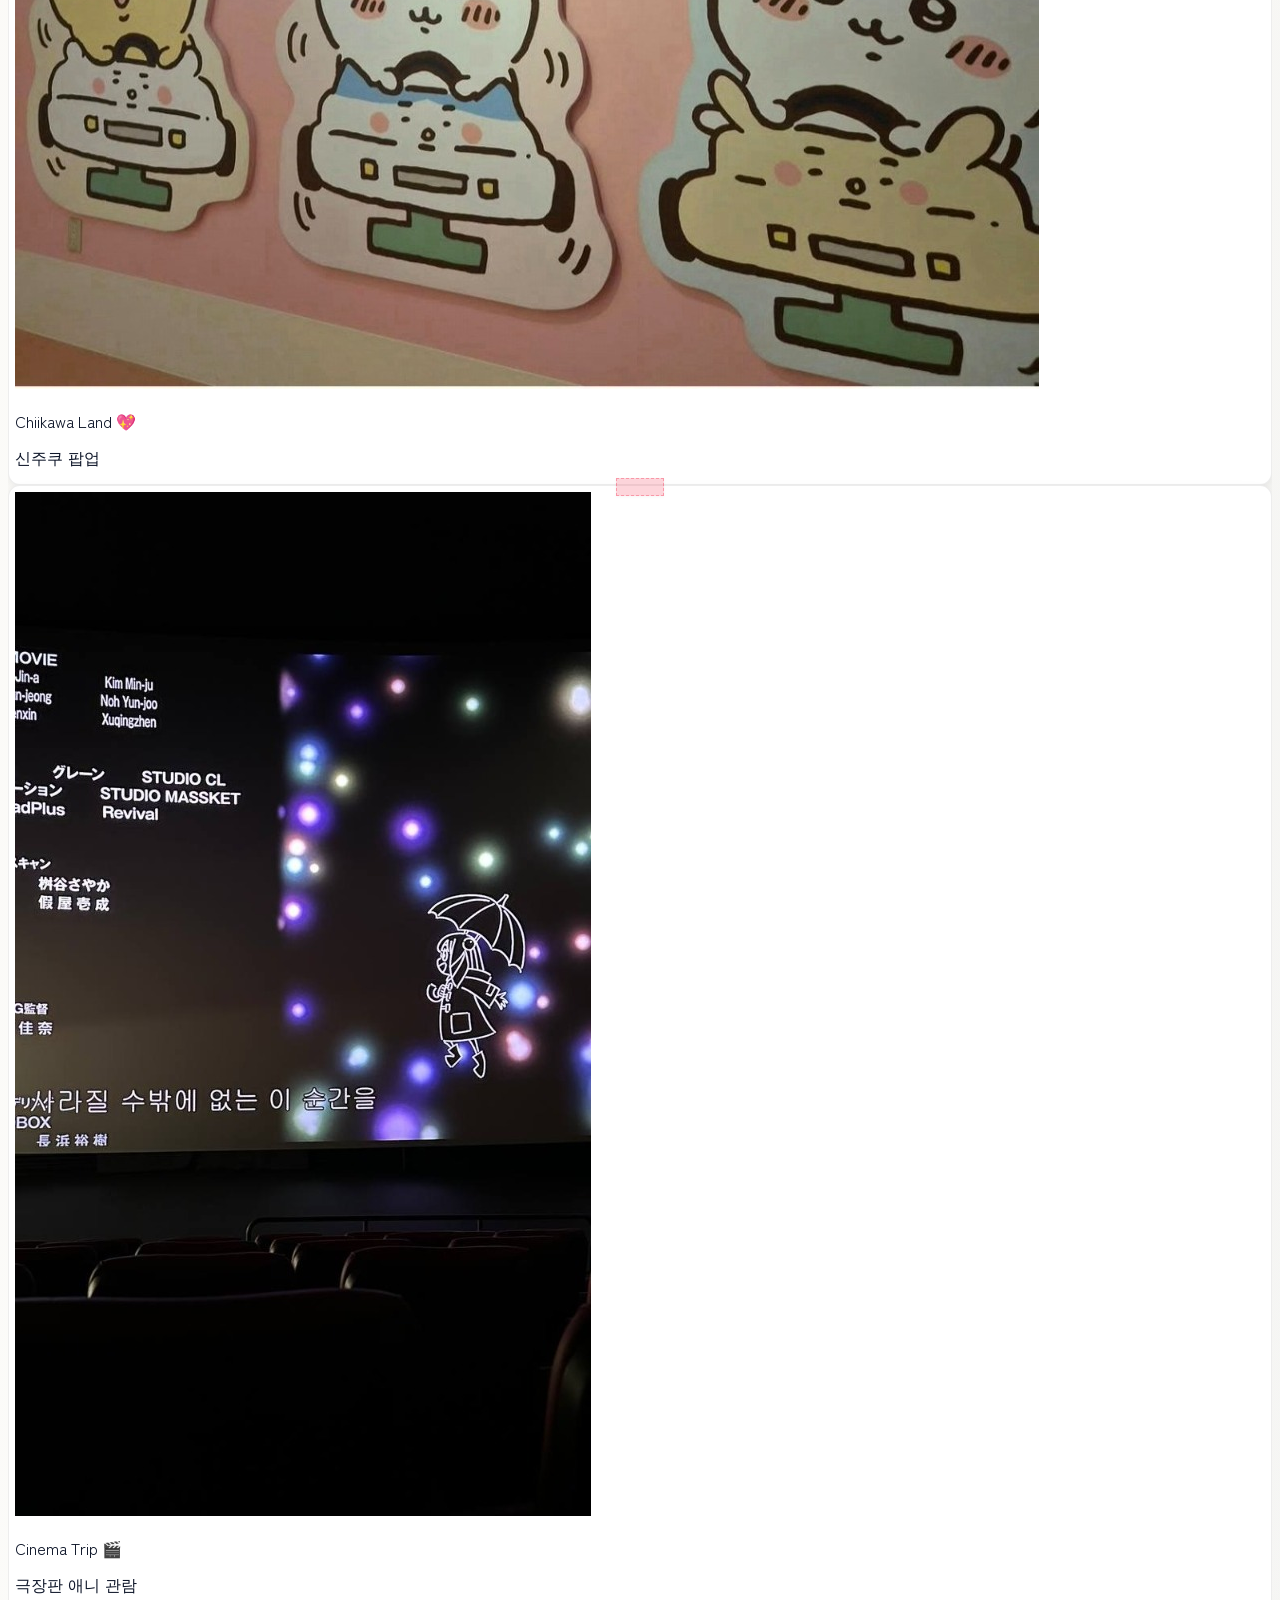
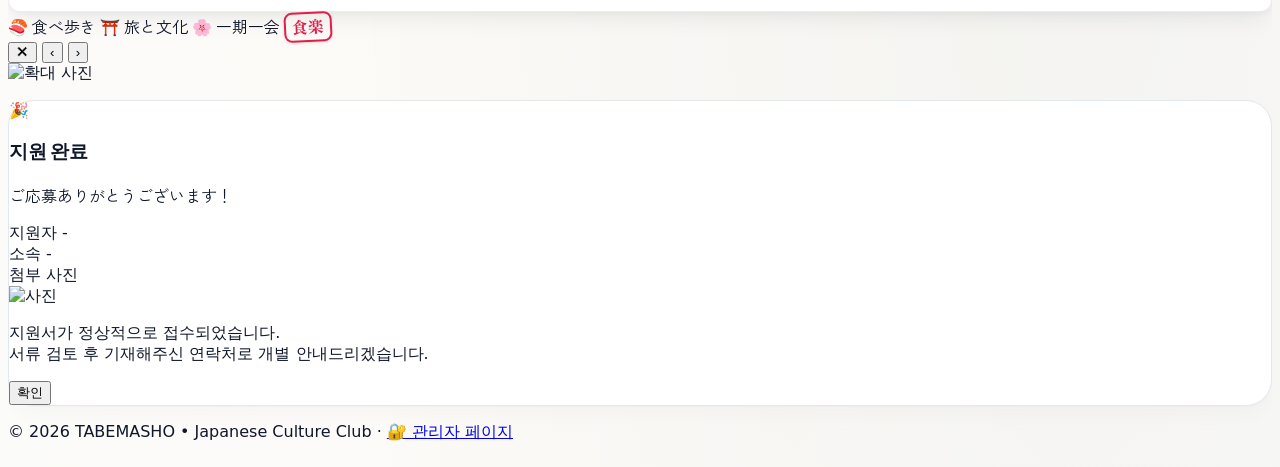
==== commit b76e62ee: "design: 메인화면 글자 축소, 날짜/장소 메타 스트립 제거, 감성 폴라로이드 사진 쇼케이스 및 일본 전통 도장 디자인 추가" ====
--- a/index.html
+++ b/index.html
@@ -36,47 +36,41 @@
   </nav>
 
   <!-- ==================== VIEW 1: JAPANESE AESTHETIC PORTAL (홈 화면) ==================== -->
-  <section id="homeView" class="view-container max-w-3xl mx-auto px-4 sm:px-6 pt-8 sm:pt-14 md:pt-20 pb-16 md:pb-24 text-center">
+  <section id="homeView" class="view-container max-w-3xl mx-auto px-4 sm:px-6 pt-8 sm:pt-14 md:pt-16 pb-16 md:pb-20 text-center">
     
     <!-- Top Japanese Seal & Badge -->
-    <div class="inline-flex items-center gap-2 px-3 sm:px-4 py-1.5 rounded-full bg-white border border-slate-200/90 shadow-xs mb-5 sm:mb-6">
+    <div class="inline-flex items-center gap-2 px-3.5 sm:px-4 py-1.5 rounded-full bg-white border border-slate-200/90 shadow-xs mb-5 sm:mb-6">
       <span class="text-rose-600 text-sm">⛩️</span>
-      <span class="text-[11px] sm:text-xs font-bold text-slate-700 tracking-wider">日本文化交流サークル</span>
-      <span class="w-1 h-1 rounded-full bg-rose-400"></span>
-      <span class="text-[11px] sm:text-xs font-bold text-rose-600">3기 부원 모집</span>
+      <span class="text-[11px] sm:text-xs font-bold text-slate-800 tracking-wider font-jp">第3期 • 新入部員募集</span>
+      <span class="w-1 h-1 rounded-full bg-rose-500"></span>
+      <span class="text-[11px] sm:text-xs font-bold text-rose-600 font-mono">令和八年度</span>
       <span class="hanko-seal text-[9px] sm:text-[10px] ml-1">歓迎</span>
     </div>
 
     <!-- Main Japanese Title & Logo Header -->
-    <div class="relative py-2 mb-3 sm:mb-4">
+    <div class="relative py-2 mb-2">
       <!-- Watermark kanji -->
       <div class="absolute inset-0 flex items-center justify-center opacity-5 select-none pointer-events-none -z-10">
-        <span class="text-7xl sm:text-9xl font-serif text-slate-900 font-black">和</span>
+        <span class="text-8xl sm:text-9xl font-serif text-slate-900 font-black">和</span>
       </div>
 
       <h1 class="font-black tracking-tight leading-none">
-        <ruby class="text-4xl sm:text-6xl md:text-7xl text-rose-600 font-jp font-black tracking-wide block mb-1.5">
+        <ruby class="text-4xl sm:text-6xl md:text-7xl text-rose-600 font-jp font-black tracking-wide block mb-2">
           食べましょう<rt class="text-[10px] sm:text-xs text-rose-400 font-sans tracking-widest uppercase">Tabemasho</rt>
         </ruby>
-        <span class="text-xl sm:text-3xl md:text-4xl text-slate-900 font-extrabold tracking-tight font-display">
-          타베마쇼 3기 신입 모집
+        <span class="text-2xl sm:text-3xl md:text-4xl text-slate-900 font-extrabold tracking-tight font-display">
+          타베마쇼 3기
         </span>
       </h1>
     </div>
 
-    <!-- Japanese Tagline -->
-    <p class="font-jp text-slate-500 text-xs sm:text-sm md:text-base font-semibold tracking-wide mb-2">
-      「おいしい瞬間、一緒につくる日本の旅。」
+    <!-- Poetic Japanese Tagline -->
+    <p class="font-jp text-slate-500 text-xs sm:text-sm md:text-base font-semibold tracking-widest mb-8 sm:mb-10">
+      「 おいしい瞬間、一緒につくる日本の旅。」
     </p>
 
-    <!-- Subtitle Description -->
-    <p class="text-xs sm:text-sm text-slate-600 font-normal leading-relaxed max-w-md md:max-w-lg mx-auto mb-8 sm:mb-11 px-2">
-      도쿄 스카이트리 & 교토 산책, 스시·규카츠 맛집 탐방부터<br class="hidden sm:inline">
-      극장판 애니메이션 관람까지 함께할 3기 멤버를 찾고 있어요!
-    </p>
-
     <!-- ==================== THE TWO CORE BUTTONS (FOCAL POINT) ==================== -->
-    <div class="flex flex-col sm:flex-row items-stretch justify-center gap-3 sm:gap-4 max-w-md md:max-w-xl mx-auto mb-10 sm:mb-14">
+    <div class="flex flex-col sm:flex-row items-stretch justify-center gap-3 sm:gap-4 max-w-md md:max-w-xl mx-auto mb-10 sm:mb-12">
       
       <!-- Button 1: Apply Now (3기 지원하기) -->
       <button 
@@ -87,7 +81,7 @@
         <div class="flex items-center gap-3">
           <span class="text-2xl sm:text-3xl group-hover:scale-110 transition-transform">🍙</span>
           <div>
-            <span class="block text-[10px] sm:text-xs font-bold text-rose-400 tracking-wider font-mono">STEP 01</span>
+            <span class="block text-[10px] sm:text-xs font-bold text-rose-400 tracking-wider font-mono">ENTRY PASS 03</span>
             <span class="text-base sm:text-lg font-black tracking-tight text-white">3기 지원하기</span>
           </div>
         </div>
@@ -112,34 +106,76 @@
 
     </div>
 
-    <!-- Japanese Aesthetic Highlights (3 Pillars Bento) -->
-    <div class="grid grid-cols-1 sm:grid-cols-3 gap-2.5 sm:gap-3.5 max-w-lg md:max-w-2xl mx-auto text-left mb-7 sm:mb-9">
-      <div class="bento-card p-4 sm:p-5 bg-white/90">
-        <div class="text-xl sm:text-2xl mb-1.5">🍣</div>
-        <h4 class="text-xs sm:text-sm font-bold text-slate-900 mb-0.5">정기 미식 탐방</h4>
-        <p class="text-[11px] sm:text-xs text-slate-500 leading-snug">스시, 규카츠, 라멘, 일본식 디저트 맛집 도장깨기</p>
-      </div>
-
-      <div class="bento-card p-4 sm:p-5 bg-white/90">
-        <div class="text-xl sm:text-2xl mb-1.5">⛩️</div>
-        <h4 class="text-xs sm:text-sm font-bold text-slate-900 mb-0.5">여행 & 문화 감성</h4>
-        <p class="text-[11px] sm:text-xs text-slate-500 leading-snug">도쿄·교토 랜선&실전 여행 꿀팁과 일본 문화 교류</p>
-      </div>
-
-      <div class="bento-card p-4 sm:p-5 bg-white/90">
-        <div class="text-xl sm:text-2xl mb-1.5">🎬</div>
-        <h4 class="text-xs sm:text-sm font-bold text-slate-900 mb-0.5">영화 & 팝업스토어</h4>
-        <p class="text-[11px] sm:text-xs text-slate-500 leading-snug">애니 극장판 단체 관람, 치이카와·지브리 굿즈 탐방</p>
-      </div>
-    </div>
-
-    <!-- Meta Info Strip -->
-    <div class="inline-flex flex-wrap items-center justify-center gap-2 text-[11px] sm:text-xs font-medium text-slate-500 bg-white/70 px-4 py-2 rounded-full border border-slate-200 shadow-xs">
-      <span>🗓️ 2026.09 — 2027.02</span>
-      <span class="text-slate-300">•</span>
-      <span>📍 서울 & 수도권 모임</span>
-      <span class="text-slate-300">•</span>
-      <span>✨ 일본어 실력 무관 누구나 환영</span>
+    <!-- ==================== JAPANESE POLAROID PHOTO FAN (VISUAL DESIGN ELEMENT) ==================== -->
+    <div class="max-w-2xl mx-auto mb-9">
+      <div class="flex items-center justify-between mb-3 px-2">
+        <span class="text-[10px] sm:text-[11px] font-bold text-slate-400 font-mono uppercase tracking-widest flex items-center gap-1.5">
+          <span>📷</span> 3기 활동 스냅샷
+        </span>
+        <button type="button" class="btn-go-gallery text-[11px] font-bold text-rose-600 hover:text-rose-700 cursor-pointer flex items-center gap-1 group">
+          <span>사진 25장 전체보기</span>
+          <span class="group-hover:translate-x-0.5 transition-transform">→</span>
+        </button>
+      </div>
+
+      <!-- 4 Tactile Overlapping Polaroids -->
+      <div class="grid grid-cols-2 sm:grid-cols-4 gap-2.5 sm:gap-3.5">
+        
+        <!-- Polaroid 1: Tokyo Skytree -->
+        <div class="polaroid-item btn-go-gallery transform sm:-rotate-2">
+          <div class="washi-tape-strip"></div>
+          <div class="aspect-square rounded-lg overflow-hidden bg-slate-100 mb-2">
+            <img src="assets/gallery/activity_16.jpg" alt="도쿄 스카이트리" class="w-full h-full object-cover">
+          </div>
+          <p class="text-[11px] font-bold text-slate-800 text-center font-jp tracking-tight">Tokyo Skytree 🗼</p>
+          <span class="text-[9px] text-slate-400 font-mono block text-center mt-0.5">도쿄의 밤</span>
+        </div>
+
+        <!-- Polaroid 2: Fresh Sushi -->
+        <div class="polaroid-item btn-go-gallery transform sm:rotate-1">
+          <div class="washi-tape-strip"></div>
+          <div class="aspect-square rounded-lg overflow-hidden bg-slate-100 mb-2">
+            <img src="assets/gallery/activity_12.jpg" alt="참치 연어 스시" class="w-full h-full object-cover">
+          </div>
+          <p class="text-[11px] font-bold text-slate-800 text-center font-jp tracking-tight">Fresh Sushi 🍣</p>
+          <span class="text-[9px] text-slate-400 font-mono block text-center mt-0.5">정통 스시 탐방</span>
+        </div>
+
+        <!-- Polaroid 3: Chiikawa Land -->
+        <div class="polaroid-item btn-go-gallery transform sm:-rotate-1">
+          <div class="washi-tape-strip"></div>
+          <div class="aspect-square rounded-lg overflow-hidden bg-slate-100 mb-2">
+            <img src="assets/gallery/activity_6.jpg" alt="치이카와 랜드" class="w-full h-full object-cover">
+          </div>
+          <p class="text-[11px] font-bold text-slate-800 text-center font-jp tracking-tight">Chiikawa Land 💖</p>
+          <span class="text-[9px] text-slate-400 font-mono block text-center mt-0.5">신주쿠 팝업</span>
+        </div>
+
+        <!-- Polaroid 4: Cinema Meetup -->
+        <div class="polaroid-item btn-go-gallery transform sm:rotate-2">
+          <div class="washi-tape-strip"></div>
+          <div class="aspect-square rounded-lg overflow-hidden bg-slate-100 mb-2">
+            <img src="assets/gallery/activity_1.jpg" alt="영화관 단체 관람" class="w-full h-full object-cover">
+          </div>
+          <p class="text-[11px] font-bold text-slate-800 text-center font-jp tracking-tight">Cinema Trip 🎬</p>
+          <span class="text-[9px] text-slate-400 font-mono block text-center mt-0.5">극장판 애니 관람</span>
+        </div>
+
+      </div>
+    </div>
+
+    <!-- Japanese Culture Motifs & Traditional Hanko Seal -->
+    <div class="inline-flex flex-wrap items-center justify-center gap-2 sm:gap-3 text-xs font-bold text-slate-600">
+      <span class="inline-flex items-center gap-1.5 px-3 py-1 rounded-full bg-white border border-slate-200/90 shadow-2xs font-jp">
+        <span>🍣</span> 食べ歩き
+      </span>
+      <span class="inline-flex items-center gap-1.5 px-3 py-1 rounded-full bg-white border border-slate-200/90 shadow-2xs font-jp">
+        <span>⛩️</span> 旅と文化
+      </span>
+      <span class="inline-flex items-center gap-1.5 px-3 py-1 rounded-full bg-white border border-slate-200/90 shadow-2xs font-jp">
+        <span>🌸</span> 一期一会
+      </span>
+      <span class="hanko-seal text-[10px]">食楽</span>
     </div>
 
   </section>
@@ -449,438 +485,516 @@
   </section>
 
   <!-- ==================== VIEW 3: 지원서 작성 (Application Form View) ==================== -->
-  <section id="formView" class="view-container view-hidden max-w-2xl mx-auto px-3.5 sm:px-6 space-y-4 sm:space-y-6 scroll-mt-20">
-
-    <!-- Top Back / Action Bar -->
-    <div class="flex items-center justify-between gap-2 pt-2">
-      <button type="button" class="btn-back-home inline-flex items-center gap-1.5 sm:gap-2 text-xs font-bold text-slate-700 hover:text-slate-950 px-3.5 sm:px-4 py-2 rounded-full bg-white border border-slate-200/90 shadow-xs hover:border-slate-400 transition-all cursor-pointer">
-        <span class="text-sm">←</span>
-        <span>메인으로<span class="hidden sm:inline"> 돌아가기</span></span>
+  <section id="formView" class="view-container view-hidden max-w-5xl mx-auto px-3.5 sm:px-6 pt-2 pb-16 scroll-mt-20">
+
+    <!-- Top Navigation Bar -->
+    <div class="flex items-center justify-between gap-2 mb-6">
+      <button type="button" class="btn-back-home inline-flex items-center gap-1.5 text-xs font-bold text-slate-700 hover:text-slate-950 px-3.5 sm:px-4 py-2 rounded-full bg-white border border-slate-200/90 shadow-xs hover:border-slate-400 transition-all cursor-pointer">
+        <span>←</span>
+        <span>메인으로</span>
       </button>
 
-      <button type="button" class="btn-go-gallery inline-flex items-center gap-1.5 sm:gap-2 text-xs font-bold text-slate-700 hover:text-slate-950 px-3.5 sm:px-4 py-2 rounded-full bg-white border border-slate-200/90 shadow-xs hover:border-slate-400 transition-all cursor-pointer">
+      <button type="button" class="btn-go-gallery inline-flex items-center gap-1.5 text-xs font-bold text-slate-700 hover:text-slate-950 px-3.5 sm:px-4 py-2 rounded-full bg-white border border-slate-200/90 shadow-xs hover:border-slate-400 transition-all cursor-pointer">
         <span>📷</span>
-        <span>활동 사진<span class="hidden sm:inline"> 보기</span> (25)</span>
+        <span>활동 사진 보기 (25)</span>
       </button>
     </div>
 
-    <!-- Form Section Title -->
-    <div class="text-center pt-2 pb-1">
-      <span class="text-xs font-bold text-rose-600 uppercase tracking-widest font-display">APPLICATION FORM</span>
-      <h2 class="text-2xl sm:text-3xl font-black text-slate-900 tracking-tight mt-1">
-        타베마쇼 3기 지원서
-      </h2>
-      <p class="text-xs text-slate-400 mt-1">소중한 답변은 정성껏 검토 후 개별 안내드립니다.</p>
-    </div>
-
-    <!-- Floating Mini Progress Bar -->
-    <div class="glass-hud rounded-full px-3.5 sm:px-5 py-2.5 sm:py-3 flex items-center justify-between gap-2 sm:gap-4 shadow-sm">
-      <div class="flex items-center gap-1.5 sm:gap-2">
-        <span class="text-sm">🍙</span>
-        <span class="text-xs font-bold text-slate-800">작성 진행도</span>
-        <span id="draftStatus" class="text-[10px] font-semibold text-emerald-600 opacity-0 transition-opacity">저장됨 ✓</span>
-      </div>
-
-      <div class="flex items-center gap-2 sm:gap-3">
-        <span id="progressStepCount" class="text-[11px] sm:text-xs font-bold text-slate-400 font-mono">0/12</span>
-        <span id="progressPercent" class="text-[11px] sm:text-xs font-black text-rose-600 font-mono bg-rose-50 px-2 py-0.5 rounded-full">0%</span>
-        <div class="w-16 sm:w-20 bg-slate-100 rounded-full h-1.5 overflow-hidden">
+    <!-- Editorial Header -->
+    <div class="border-b border-slate-200/80 pb-6 mb-8 text-center sm:text-left flex flex-col sm:flex-row sm:items-end justify-between gap-4">
+      <div>
+        <div class="flex items-center justify-center sm:justify-start gap-2 text-[11px] font-mono font-bold text-rose-600 tracking-wider mb-1.5">
+          <span>ENTRY PASS 03</span>
+          <span>•</span>
+          <span class="font-jp">令和八年度 第3期 入部願書</span>
+        </div>
+        <h2 class="text-3xl sm:text-4xl font-black text-slate-900 tracking-tight font-mincho">
+          타베마쇼 3기 입부 원서
+        </h2>
+        <p class="text-xs sm:text-sm text-slate-500 mt-1">
+          작성하시는 내용에 따라 우측(모바일 상단)의 전용 입부 패스가 실시간으로 인쇄됩니다.
+        </p>
+      </div>
+
+      <div class="flex items-center justify-center sm:justify-end gap-3 text-xs font-bold text-slate-500 bg-white border border-slate-200/90 px-4 py-2 rounded-2xl shadow-xs self-center sm:self-auto">
+        <span class="text-slate-400 font-mono">진행률</span>
+        <div class="w-20 bg-slate-100 rounded-full h-1.5 overflow-hidden">
           <div id="progressBar" class="h-full bg-slate-900 transition-all duration-300 rounded-full" style="width: 0%"></div>
         </div>
-      </div>
-    </div>
-
-    <!-- Form Element -->
-    <form id="applicationForm" class="space-y-4 sm:space-y-6" novalidate>
-
-      <!-- -------------------------------------------------------------
-           BENTO CARD 1: 기본 인적사항
-           ------------------------------------------------------------- -->
-      <div class="bento-card p-4 sm:p-6 md:p-8">
-        <div class="flex items-center justify-between mb-5 pb-3.5 border-b border-slate-100">
-          <div class="flex items-center gap-2.5">
-            <span class="w-6 h-6 rounded-full bg-slate-900 text-white flex items-center justify-center text-[11px] font-black font-mono">01</span>
-            <h3 class="text-base font-black text-slate-900 tracking-tight">기본 정보</h3>
-          </div>
-          <span class="text-[11px] text-rose-500 font-bold">* 필수 항목</span>
-        </div>
-
-        <div class="space-y-4 sm:space-y-5">
-          <!-- 1. 이름 & 3. 성별 -->
-          <div class="grid grid-cols-1 sm:grid-cols-2 gap-3 sm:gap-4">
-            <!-- 1. 이름 -->
+        <span id="progressPercent" class="text-rose-600 font-mono font-black">0%</span>
+        <span id="draftStatus" class="text-[10px] text-emerald-600 font-semibold opacity-0 transition-opacity">저장됨 ✓</span>
+      </div>
+    </div>
+
+    <!-- 2-Column Responsive Layout: Left Live Ticket, Right Form -->
+    <div class="grid grid-cols-1 lg:grid-cols-12 gap-6 lg:gap-10 items-start">
+
+      <!-- ==================== COLUMN 1: Real-Time Interactive Japanese Ticket ==================== -->
+      <aside class="lg:col-span-5 lg:sticky lg:top-20 order-1 lg:order-2 space-y-3">
+        <div class="flex items-center justify-between px-1">
+          <span class="text-[11px] font-bold text-slate-400 font-mono uppercase tracking-wider">
+            LIVE MEMBERSHIP PASS
+          </span>
+          <span class="text-[11px] font-bold text-rose-600 flex items-center gap-1 font-mono">
+            <span class="w-1.5 h-1.5 rounded-full bg-rose-500 animate-ping"></span>
+            실시간 인쇄 중
+          </span>
+        </div>
+
+        <!-- The Physical-Feeling Pass -->
+        <div class="pass-ticket p-5 sm:p-6 select-none">
+          <!-- Top Tag / Header -->
+          <div class="flex items-start justify-between border-b border-slate-200/80 pb-4 mb-4">
             <div>
-              <label class="block text-xs font-bold text-slate-700 mb-1.5" for="nameInput">
-                1. 이름 <span class="text-rose-500">*</span>
+              <div class="flex items-center gap-1.5">
+                <span class="text-base">🍙</span>
+                <span class="font-black text-slate-900 tracking-tight text-sm font-display">TABEMASHO 03</span>
+              </div>
+              <p class="text-[10px] font-bold text-slate-400 font-jp tracking-wider mt-0.5">日本文化交流サークル • 会員証</p>
+            </div>
+
+            <!-- Hanko Seal Stamp -->
+            <div id="ticketStamp" class="hanko-stamp-badge w-14 h-14 shrink-0 text-center">
+              <span id="ticketStampText" class="text-[9px] font-black tracking-tighter">記入中</span>
+              <span class="text-[7px] font-jp font-semibold text-rose-400">作成中</span>
+            </div>
+          </div>
+
+          <!-- Middle Ticket Body: Photo + Info -->
+          <div class="flex gap-4 items-center">
+            <!-- Real-Time Photo Frame -->
+            <div class="w-20 h-24 sm:w-24 sm:h-28 rounded-xl bg-slate-100 border border-slate-200 overflow-hidden shrink-0 flex flex-col items-center justify-center text-slate-400 relative shadow-inner">
+              <img id="ticketPhoto" src="" alt="증명사진" class="w-full h-full object-cover hidden">
+              <div id="ticketPhotoPlaceholder" class="text-center p-2">
+                <span class="text-2xl block mb-1">👤</span>
+                <span class="text-[9px] font-mono block text-slate-400">PHOTO ID</span>
+              </div>
+              <div class="absolute bottom-0 inset-x-0 bg-slate-900/60 backdrop-blur-xs text-[8px] text-white text-center py-0.5 font-mono">
+                3RD CREW
+              </div>
+            </div>
+
+            <!-- Applicant Text Details -->
+            <div class="flex-1 min-w-0 space-y-1">
+              <div class="text-[10px] font-mono text-slate-400 uppercase tracking-wider">APPLICANT</div>
+              <h4 id="ticketName" class="text-xl sm:text-2xl font-black text-slate-300 font-mincho tracking-tight truncate">
+                지원자 이름
+              </h4>
+              <p id="ticketSchool" class="text-xs font-semibold text-slate-600 truncate">
+                학교 및 학과를 입력하세요
+              </p>
+              <div class="pt-1 flex flex-wrap gap-1 items-center text-[11px] text-slate-500 font-mono">
+                <span id="ticketMeta" class="bg-slate-100 px-2 py-0.5 rounded text-[10px] font-semibold text-slate-600">
+                  성별 • 연도 • 상태
+                </span>
+                <span id="ticketSubway" class="bg-slate-100 px-2 py-0.5 rounded text-[10px] font-semibold text-slate-600">
+                  🚇 가까운 역
+                </span>
+              </div>
+            </div>
+          </div>
+
+          <!-- Dynamic Interest Tags -->
+          <div class="mt-4 pt-3 border-t border-slate-100">
+            <span class="text-[9px] font-bold font-mono text-slate-400 block uppercase mb-1.5 tracking-wider">
+              SELECTED ACTIVITIES (희망 활동)
+            </span>
+            <div id="ticketActivities" class="flex flex-wrap gap-1 min-h-[24px] items-center">
+              <span class="text-[11px] text-slate-400 italic">원서에서 희망 활동을 선택해주세요</span>
+            </div>
+          </div>
+
+          <!-- Perforation Line -->
+          <div class="pass-perforation"></div>
+
+          <!-- Ticket Bottom: Barcode & Serial -->
+          <div class="flex items-center justify-between pt-1">
+            <div class="space-y-0.5">
+              <span class="text-[9px] font-mono text-slate-400 block tracking-wider">MEMBER SERIAL</span>
+              <span class="text-xs font-mono font-bold text-slate-800 tracking-wider">TM-2026-0309-JPN</span>
+            </div>
+
+            <!-- Minimalist SVG Barcode -->
+            <div class="flex items-center gap-0.5 h-6 opacity-70">
+              <div class="w-1 h-full bg-slate-900"></div>
+              <div class="w-0.5 h-full bg-slate-900"></div>
+              <div class="w-1.5 h-full bg-slate-900"></div>
+              <div class="w-0.5 h-full bg-slate-900"></div>
+              <div class="w-2 h-full bg-slate-900"></div>
+              <div class="w-0.5 h-full bg-slate-900"></div>
+              <div class="w-1 h-full bg-slate-900"></div>
+              <div class="w-1.5 h-full bg-slate-900"></div>
+              <div class="w-0.5 h-full bg-slate-900"></div>
+              <div class="w-2 h-full bg-slate-900"></div>
+              <div class="w-1 h-full bg-slate-900"></div>
+            </div>
+          </div>
+        </div>
+
+        <p class="text-[11px] text-slate-400 text-center px-2 leading-relaxed">
+          ※ 지원서를 최종 제출하시면 정식 합격 기원 인장(合格祈願 印)이 날인됩니다.
+        </p>
+      </aside>
+
+      <!-- ==================== COLUMN 2: Minimalist Editorial Form ==================== -->
+      <div class="lg:col-span-7 order-2 lg:order-1">
+        <form id="applicationForm" class="space-y-8" novalidate>
+
+          <!-- Section 01: 기본 인적사항 -->
+          <div class="bg-white rounded-3xl p-6 sm:p-8 border border-slate-200/90 shadow-xs space-y-5">
+            <div class="border-b border-slate-100 pb-3 flex items-center justify-between">
+              <div class="flex items-center gap-2">
+                <span class="font-mono text-rose-600 font-black text-sm">01</span>
+                <h3 class="text-base font-black text-slate-900 tracking-tight font-mincho">基本情報 (기본 인적사항)</h3>
+              </div>
+              <span class="text-[11px] text-rose-500 font-bold">* 필수 항목</span>
+            </div>
+
+            <!-- 1. 이름 & 3. 성별 -->
+            <div class="grid grid-cols-1 sm:grid-cols-2 gap-4">
+              <div>
+                <label class="block text-xs font-bold text-slate-700 mb-1.5" for="nameInput">
+                  1. 이름 <span class="text-rose-500">*</span>
+                </label>
+                <input 
+                  type="text" 
+                  id="nameInput" 
+                  placeholder="이름을 입력해주세요"
+                  required
+                  class="editorial-input"
+                >
+              </div>
+
+              <div>
+                <label class="block text-xs font-bold text-slate-700 mb-1.5">
+                  3. 성별 <span class="text-rose-500">*</span>
+                </label>
+                <div class="grid grid-cols-2 gap-2">
+                  <button type="button" id="genderMale" class="editorial-chip justify-center py-2.5 text-center font-bold">
+                    남성
+                  </button>
+                  <button type="button" id="genderFemale" class="editorial-chip justify-center py-2.5 text-center font-bold">
+                    여성
+                  </button>
+                </div>
+              </div>
+            </div>
+
+            <!-- 2. 출생연도 -->
+            <div>
+              <label class="block text-xs font-bold text-slate-700 mb-1.5">
+                2. 출생연도 <span class="text-rose-500">*</span>
+              </label>
+              <div id="birthYearContainer" class="grid grid-cols-4 sm:grid-cols-8 gap-1.5"></div>
+            </div>
+
+            <!-- 4. 학교명과 학과 -->
+            <div>
+              <label class="block text-xs font-bold text-slate-700 mb-1.5" for="schoolDeptInput">
+                4. 학교명과 학과 <span class="text-rose-500">*</span>
               </label>
               <input 
                 type="text" 
-                id="nameInput" 
-                placeholder="이름을 입력해주세요"
+                id="schoolDeptInput" 
+                placeholder="예: 한국대학교 / 일어일문학과"
                 required
-                class="modern-input"
+                class="editorial-input"
               >
             </div>
 
-            <!-- 3. 성별 -->
+            <!-- 5. 현재 상태 -->
             <div>
               <label class="block text-xs font-bold text-slate-700 mb-1.5">
-                3. 성별 <span class="text-rose-500">*</span>
+                5. 현재 상태 <span class="text-rose-500">*</span>
               </label>
-              <div class="grid grid-cols-2 gap-2">
-                <button type="button" id="genderMale" class="pill-chip justify-center py-2.5 text-xs font-bold">
-                  남성
-                </button>
-                <button type="button" id="genderFemale" class="pill-chip justify-center py-2.5 text-xs font-bold">
-                  여성
-                </button>
-              </div>
-            </div>
-          </div>
-
-          <!-- 2. 출생연도 (Phone: 4-col x 2-row, Desktop: 8-col) -->
-          <div>
-            <label class="block text-xs font-bold text-slate-700 mb-1.5">
-              2. 출생연도 <span class="text-rose-500">*</span>
-            </label>
-            <div id="birthYearContainer" class="grid grid-cols-4 sm:grid-cols-8 gap-1.5 sm:gap-2"></div>
-          </div>
-
-          <!-- 4. 학교명과 학과 -->
-          <div>
-            <label class="block text-xs font-bold text-slate-700 mb-1.5" for="schoolDeptInput">
-              4. 학교명과 학과 <span class="text-rose-500">*</span>
-            </label>
-            <input 
-              type="text" 
-              id="schoolDeptInput" 
-              placeholder="예: 한국대학교 / 일어일문학과"
-              required
-              class="modern-input"
-            >
-          </div>
-
-          <!-- 5. 현재 상태 (3-col balanced grid) -->
-          <div>
-            <label class="block text-xs font-bold text-slate-700 mb-1.5">
-              5. 현재 상태 <span class="text-rose-500">*</span>
-            </label>
-            <div id="statusContainer" class="grid grid-cols-3 gap-1.5 sm:gap-2 mb-2"></div>
-            <input 
-              type="text" 
-              id="statusOtherInput" 
-              placeholder="기타 상태를 입력해주세요 (예: 취업준비생, 직장인)" 
-              class="hidden modern-input mt-2"
-            >
-          </div>
-
-          <!-- 6. 인근 지하철역 & 7. 전화번호 -->
-          <div class="grid grid-cols-1 sm:grid-cols-2 gap-3 sm:gap-4">
-            <!-- 6. 지하철역 -->
-            <div>
-              <label class="block text-xs font-bold text-slate-700 mb-1.5" for="subwayInput">
-                6. 가장 가까운 지하철역 <span class="text-rose-500">*</span>
-              </label>
+              <div id="statusContainer" class="grid grid-cols-3 gap-1.5 mb-2"></div>
               <input 
                 type="text" 
-                id="subwayInput" 
-                placeholder="예: 홍대입구역, 강남역"
+                id="statusOtherInput" 
+                placeholder="기타 상태를 입력해주세요 (예: 취업준비생, 직장인)" 
+                class="hidden editorial-input mt-2"
+              >
+            </div>
+
+            <!-- 6. 인근 지하철역 & 7. 전화번호 -->
+            <div class="grid grid-cols-1 sm:grid-cols-2 gap-4">
+              <div>
+                <label class="block text-xs font-bold text-slate-700 mb-1.5" for="subwayInput">
+                  6. 가장 가까운 지하철역 <span class="text-rose-500">*</span>
+                </label>
+                <input 
+                  type="text" 
+                  id="subwayInput" 
+                  placeholder="예: 홍대입구역, 강남역"
+                  required
+                  class="editorial-input"
+                >
+              </div>
+
+              <div>
+                <label class="block text-xs font-bold text-slate-700 mb-1.5" for="phoneInput">
+                  7. 연락처 <span class="text-rose-500">*</span>
+                </label>
+                <input 
+                  type="tel" 
+                  id="phoneInput" 
+                  placeholder="010-0000-0000"
+                  required
+                  class="editorial-input font-mono"
+                >
+              </div>
+            </div>
+          </div>
+
+          <!-- Section 02: 취향 & 지원 이유 -->
+          <div class="bg-white rounded-3xl p-6 sm:p-8 border border-slate-200/90 shadow-xs space-y-5">
+            <div class="border-b border-slate-100 pb-3 flex items-center justify-between">
+              <div class="flex items-center gap-2">
+                <span class="font-mono text-rose-600 font-black text-sm">02</span>
+                <h3 class="text-base font-black text-slate-900 tracking-tight font-mincho">趣味 & 志望動機 (취향과 지원 이유)</h3>
+              </div>
+              <span class="text-[11px] text-slate-400 font-medium">Culture & Reasons</span>
+            </div>
+
+            <!-- 8. 지원 이유 -->
+            <div>
+              <div class="flex items-center justify-between mb-2">
+                <label class="block text-xs font-bold text-slate-700">
+                  8. 타베마쇼에 지원하게 된 가장 큰 이유는 무엇인가요? <span class="text-rose-500">*</span>
+                </label>
+                <span class="text-[10px] font-bold text-slate-500 bg-slate-100 px-2 py-0.5 rounded-full">복수 선택 가능</span>
+              </div>
+              <div id="reasonsContainer" class="flex flex-wrap gap-1.5"></div>
+              <input 
+                type="text" 
+                id="reasonOtherInput" 
+                placeholder="기타 지원 이유를 적어주세요" 
+                class="hidden editorial-input mt-2"
+              >
+            </div>
+
+            <!-- 9. 요즘 관심 있는 것 -->
+            <div>
+              <label class="block text-xs font-bold text-slate-700 mb-1" for="interestInput">
+                9. 일본과 관련해서 요즘 가장 좋아하거나 관심 있는 것을 알려주세요! <span class="text-rose-500">*</span>
+              </label>
+              <p class="text-[11px] text-slate-400 mb-2">음식, 애니, 가수, 여행지, 캐릭터 등 자유롭게 적어주세요.</p>
+              <input 
+                type="text" 
+                id="interestInput" 
+                placeholder="예: 규카츠·스시 맛집, 도쿄·교토 여행, 치이카와, 요아소비 등"
                 required
-                class="modern-input"
+                class="editorial-input"
               >
             </div>
-
-            <!-- 7. 전화번호 -->
+          </div>
+
+          <!-- Section 03: 활동 & 일정 & 사진 -->
+          <div class="bg-white rounded-3xl p-6 sm:p-8 border border-slate-200/90 shadow-xs space-y-6">
+            <div class="border-b border-slate-100 pb-3 flex items-center justify-between">
+              <div class="flex items-center gap-2">
+                <span class="font-mono text-rose-600 font-black text-sm">03</span>
+                <h3 class="text-base font-black text-slate-900 tracking-tight font-mincho">活動 & 日程 (활동 및 일정)</h3>
+              </div>
+              <span id="activityCounterBadge" class="text-xs font-bold px-2.5 py-0.5 rounded-full bg-slate-100 text-slate-600">
+                0 / 3 선택
+              </span>
+            </div>
+
+            <!-- 10. 희망 활동 -->
             <div>
-              <label class="block text-xs font-bold text-slate-700 mb-1.5" for="phoneInput">
-                7. 연락처 <span class="text-rose-500">*</span>
+              <label class="block text-xs font-bold text-slate-700 mb-1">
+                10. 타베마쇼에서 가장 해보고 싶은 활동을 골라주세요 (최대 3개) <span class="text-rose-500">*</span>
               </label>
+              <div id="activitiesContainer" class="flex flex-wrap gap-1.5 mb-2"></div>
               <input 
-                type="tel" 
-                id="phoneInput" 
-                placeholder="010-0000-0000"
-                required
-                class="modern-input font-mono"
+                type="text" 
+                id="activityOtherInput" 
+                placeholder="기타 활동 아이디어를 적어주세요" 
+                class="hidden editorial-input mt-2"
               >
             </div>
-          </div>
-        </div>
-      </div>
-
-      <!-- -------------------------------------------------------------
-           BENTO CARD 2: 취향 & 관심사
-           ------------------------------------------------------------- -->
-      <div class="bento-card p-4 sm:p-6 md:p-8">
-        <div class="flex items-center justify-between mb-5 pb-3.5 border-b border-slate-100">
-          <div class="flex items-center gap-2.5">
-            <span class="w-6 h-6 rounded-full bg-slate-900 text-white flex items-center justify-center text-[11px] font-black font-mono">02</span>
-            <h3 class="text-base font-black text-slate-900 tracking-tight">취향 & 관심사</h3>
-          </div>
-          <span class="text-[11px] text-slate-400 font-medium">Culture & Interests</span>
-        </div>
-
-        <div class="space-y-5 sm:space-y-6">
-          <!-- 8. 지원 이유 (복수 선택) -->
-          <div>
-            <div class="flex items-center justify-between mb-2">
-              <label class="block text-xs font-bold text-slate-700">
-                8. 타베마쇼에 지원하게 된 가장 큰 이유는 무엇인가요? <span class="text-rose-500">*</span>
+
+            <!-- 11. 정기 활동 가능 시간대 -->
+            <div>
+              <div class="flex items-center justify-between mb-1">
+                <label class="block text-xs font-bold text-slate-700">
+                  11. 정기 활동이 가능한 요일과 시간대를 모두 선택해주세요 <span class="text-rose-500">*</span>
+                </label>
+                <span class="text-[10px] font-bold text-slate-500 bg-slate-100 px-2 py-0.5 rounded-full">중복 가능</span>
+              </div>
+              <p class="text-[11px] text-slate-400 mb-2.5">가능한 시간 슬롯을 자유롭게 터치하여 선택해주세요.</p>
+
+              <!-- Quick Action Buttons -->
+              <div class="flex flex-wrap items-center gap-1.5 mb-3">
+                <button type="button" id="selectWeekdayEvenings" class="text-[10px] sm:text-[11px] font-semibold px-2.5 py-1 rounded-lg bg-slate-100 text-slate-700 hover:bg-slate-200 transition-colors cursor-pointer">
+                  평일 저녁 전체
+                </button>
+                <button type="button" id="selectWeekendAfternoons" class="text-[10px] sm:text-[11px] font-semibold px-2.5 py-1 rounded-lg bg-slate-100 text-slate-700 hover:bg-slate-200 transition-colors cursor-pointer">
+                  주말 오후 전체
+                </button>
+                <button type="button" id="clearSchedule" class="text-[10px] sm:text-[11px] font-semibold px-2 py-1 rounded-lg text-rose-500 hover:bg-rose-50 ml-auto transition-colors cursor-pointer">
+                  선택 초기화
+                </button>
+              </div>
+
+              <!-- Weekday Timetable -->
+              <div class="border border-slate-200/90 rounded-2xl p-3 bg-slate-50/50 mb-3">
+                <div class="text-[11px] font-bold text-slate-700 mb-1.5">
+                  🗓️ 평일 (월 ~ 금)
+                </div>
+                <div class="overflow-x-auto -mx-1 px-1">
+                  <div class="min-w-[260px]">
+                    <div id="weekdayMatrix"></div>
+                  </div>
+                </div>
+              </div>
+
+              <!-- Weekend Timetable -->
+              <div class="border border-slate-200/90 rounded-2xl p-3 bg-slate-50/50">
+                <div class="text-[11px] font-bold text-slate-700 mb-1.5">
+                  🏮 주말 (토 / 일)
+                </div>
+                <div class="overflow-x-auto -mx-1 px-1">
+                  <div class="min-w-[260px]">
+                    <div id="weekendMatrix"></div>
+                  </div>
+                </div>
+              </div>
+            </div>
+
+            <!-- 12. 기대하는 점 -->
+            <div>
+              <div class="flex items-center justify-between mb-1.5">
+                <label class="block text-xs font-bold text-slate-700" for="expectationsInput">
+                  12. 타베마쇼 활동에서 기대하는 점이나 하고 싶은 이야기
+                </label>
+                <span class="text-[11px] text-slate-400">선택 응답</span>
+              </div>
+              <textarea 
+                id="expectationsInput" 
+                rows="3"
+                placeholder="동아리에 바라는 점이나 해보고 싶은 활동을 자유롭게 적어주세요 :)"
+                class="editorial-input resize-none"
+              ></textarea>
+            </div>
+
+            <!-- 13. 사진 첨부 -->
+            <div>
+              <label class="block text-xs font-bold text-slate-700 mb-1">
+                13. 본인을 확인할 수 있는 자연스러운 사진 1장 첨부 📸
               </label>
-              <span class="text-[10px] font-bold text-slate-500 bg-slate-100 px-2 py-0.5 rounded-full">복수 선택 가능</span>
-            </div>
-            <div id="reasonsContainer" class="flex flex-wrap gap-1.5 sm:gap-2"></div>
-            <input 
-              type="text" 
-              id="reasonOtherInput" 
-              placeholder="기타 지원 이유를 적어주세요" 
-              class="hidden modern-input mt-2"
+              <p class="text-[11px] text-slate-400 mb-3">과하게 꾸미지 않은 일상 사진이면 충분하며, 멤버십 패스에 즉시 인쇄됩니다.</p>
+
+              <div id="photoDropZone" class="border-2 border-dashed border-slate-200 rounded-2xl p-4 sm:p-6 text-center cursor-pointer hover:border-slate-800 hover:bg-slate-50/60 transition-all">
+                <input type="file" id="photoInput" accept="image/*" class="hidden">
+                <div class="w-10 h-10 mx-auto mb-2 rounded-full bg-slate-100 flex items-center justify-center text-lg text-slate-700">
+                  📷
+                </div>
+                <p class="text-xs font-bold text-slate-800">클릭하거나 사진을 이곳으로 드래그하세요</p>
+                <p class="text-[11px] text-slate-400 mt-0.5">JPG, PNG 파일 (최대 10MB)</p>
+              </div>
+
+              <div id="photoPreviewContainer" class="hidden mt-4 flex flex-col items-center">
+                <div class="w-40 h-48 rounded-2xl overflow-hidden border border-slate-200 shadow-md bg-slate-100 relative group">
+                  <img id="photoImagePreview" src="" alt="첨부 사진" class="w-full h-full object-cover">
+                  <div class="absolute bottom-2 left-2 right-2 bg-slate-900/80 backdrop-blur-xs text-white text-[10px] font-bold text-center py-1 rounded-lg">
+                    3기 패스 인쇄 완료 ✨
+                  </div>
+                </div>
+
+                <div class="mt-2.5 flex items-center gap-3">
+                  <button type="button" onclick="document.getElementById('photoInput').click()" class="text-xs font-bold text-slate-700 hover:text-black cursor-pointer">
+                    사진 교체
+                  </button>
+                  <span class="text-slate-200">|</span>
+                  <button type="button" id="removePhotoBtn" class="text-xs font-bold text-rose-500 hover:underline cursor-pointer">
+                    삭제
+                  </button>
+                </div>
+              </div>
+            </div>
+          </div>
+
+          <!-- Section 04: 확인사항 -->
+          <div class="bg-white rounded-3xl p-6 sm:p-8 border border-slate-200/90 shadow-xs space-y-4">
+            <div class="flex items-center justify-between pb-3 border-b border-slate-100">
+              <div class="flex items-center gap-2">
+                <span class="font-mono text-rose-600 font-black text-sm">04</span>
+                <h3 class="text-base font-black text-slate-900 tracking-tight font-mincho">確認事項 (지원 전 확인 약속)</h3>
+              </div>
+              <button type="button" id="agreeAllBtn" class="text-[11px] font-bold px-3 py-1.5 rounded-full bg-slate-900 text-white hover:bg-slate-800 transition-colors cursor-pointer">
+                전체 동의
+              </button>
+            </div>
+
+            <div class="space-y-2">
+              <div id="agreeCard_period" class="check-card p-3 sm:p-3.5 flex items-center justify-between">
+                <label class="flex items-center gap-2.5 sm:gap-3 text-xs sm:text-sm font-semibold text-slate-800 cursor-pointer flex-1 select-none">
+                  <input type="checkbox" id="agree_period" class="hidden">
+                  <span id="checkBadge_period" class="w-5 h-5 rounded-md border border-slate-300 bg-slate-100 flex items-center justify-center text-xs font-black transition-colors shrink-0">✓</span>
+                  <span>2026년 9월~2027년 2월 활동 가능</span>
+                </label>
+              </div>
+
+              <div id="agreeCard_frequency" class="check-card p-3 sm:p-3.5 flex items-center justify-between">
+                <label class="flex items-center gap-2.5 sm:gap-3 text-xs sm:text-sm font-semibold text-slate-800 cursor-pointer flex-1 select-none">
+                  <input type="checkbox" id="agree_frequency" class="hidden">
+                  <span id="checkBadge_frequency" class="w-5 h-5 rounded-md border border-slate-300 bg-slate-100 flex items-center justify-center text-xs font-black transition-colors shrink-0">✓</span>
+                  <span>월 1~2회 정기 모임 참여 가능</span>
+                </label>
+              </div>
+
+              <div id="agreeCard_fee" class="check-card p-3 sm:p-3.5 flex items-center justify-between">
+                <label class="flex items-center gap-2.5 sm:gap-3 text-xs sm:text-sm font-semibold text-slate-800 cursor-pointer flex-1 select-none">
+                  <input type="checkbox" id="agree_fee" class="hidden">
+                  <span id="checkBadge_fee" class="w-5 h-5 rounded-md border border-slate-300 bg-slate-100 flex items-center justify-center text-xs font-black transition-colors shrink-0">✓</span>
+                  <span>활동비는 활동별 1/N</span>
+                </label>
+              </div>
+
+              <div id="agreeCard_purpose" class="check-card p-3 sm:p-3.5 flex items-center justify-between">
+                <label class="flex items-center gap-2.5 sm:gap-3 text-xs sm:text-sm font-semibold text-slate-800 cursor-pointer flex-1 select-none">
+                  <input type="checkbox" id="agree_purpose" class="hidden">
+                  <span id="checkBadge_purpose" class="w-5 h-5 rounded-md border border-slate-300 bg-slate-100 flex items-center justify-center text-xs font-black transition-colors shrink-0">✓</span>
+                  <span>특정 정치·종교·상업·포교 목적의 참여가 아님</span>
+                </label>
+              </div>
+
+              <div id="agreeCard_rules" class="check-card p-3 sm:p-3.5 flex items-center justify-between">
+                <label class="flex items-center gap-2.5 sm:gap-3 text-xs sm:text-sm font-semibold text-slate-800 cursor-pointer flex-1 select-none">
+                  <input type="checkbox" id="agree_rules" class="hidden">
+                  <span id="checkBadge_rules" class="w-5 h-5 rounded-md border border-slate-300 bg-slate-100 flex items-center justify-center text-xs font-black transition-colors shrink-0">✓</span>
+                  <span>운영 안내 및 유의사항을 확인함</span>
+                </label>
+              </div>
+            </div>
+          </div>
+
+          <!-- Submit CTA -->
+          <div class="pt-2 space-y-3 text-center">
+            <button 
+              type="submit" 
+              id="submitFormBtn"
+              class="cta-button w-full py-4 px-6 rounded-2xl text-white font-black text-sm sm:text-base tracking-tight flex items-center justify-center gap-2 cursor-pointer shadow-lg hover:shadow-xl transition-all"
             >
-          </div>
-
-          <!-- 9. 요즘 관심 있는 것 -->
-          <div>
-            <label class="block text-xs font-bold text-slate-700 mb-1" for="interestInput">
-              9. 일본과 관련해서 요즘 가장 좋아하거나 관심 있는 것을 알려주세요! <span class="text-rose-500">*</span>
-            </label>
-            <p class="text-[11px] text-slate-400 mb-2">음식, 애니, 가수, 여행지, 캐릭터 등 무엇이든 좋아요.</p>
-            <input 
-              type="text" 
-              id="interestInput" 
-              placeholder="예: 규카츠·스시 맛집, 도쿄·교토 여행, 치이카와, 요아소비 등"
-              required
-              class="modern-input"
-            >
-          </div>
-        </div>
-      </div>
-
-      <!-- -------------------------------------------------------------
-           BENTO CARD 3: 활동 & 스케줄
-           ------------------------------------------------------------- -->
-      <div class="bento-card p-4 sm:p-6 md:p-8">
-        <div class="flex items-center justify-between mb-5 pb-3.5 border-b border-slate-100">
-          <div class="flex items-center gap-2.5">
-            <span class="w-6 h-6 rounded-full bg-slate-900 text-white flex items-center justify-center text-[11px] font-black font-mono">03</span>
-            <h3 class="text-base font-black text-slate-900 tracking-tight">활동 및 스케줄</h3>
-          </div>
-          <span id="activityCounterBadge" class="text-xs font-bold px-2.5 py-0.5 rounded-full bg-slate-100 text-slate-500">
-            0 / 3 선택
-          </span>
-        </div>
-
-        <div class="space-y-5 sm:space-y-6">
-          <!-- 10. 희망 활동 (최대 3개) -->
-          <div>
-            <label class="block text-xs font-bold text-slate-700 mb-1">
-              10. 타베마쇼에서 가장 해보고 싶은 활동을 골라주세요. <span class="text-rose-500">*</span>
-            </label>
-            <p class="text-[11px] text-slate-400 mb-2">최대 3개까지 선택 가능합니다.</p>
-            <div id="activitiesContainer" class="flex flex-wrap gap-1.5 sm:gap-2"></div>
-            <input 
-              type="text" 
-              id="activityOtherInput" 
-              placeholder="기타 활동 아이디어를 적어주세요" 
-              class="hidden modern-input mt-2"
-            >
-          </div>
-
-          <!-- 11. 정기 활동 가능 시간대 -->
-          <div>
-            <div class="flex items-center justify-between mb-1">
-              <label class="block text-xs font-bold text-slate-700">
-                11. 정기 활동이 가능한 요일과 시간대를 모두 선택해주세요. 🗓️ <span class="text-rose-500">*</span>
-              </label>
-              <span class="text-[10px] font-bold text-slate-500 bg-slate-100 px-2 py-0.5 rounded-full">중복 가능</span>
-            </div>
-            <p class="text-[11px] text-slate-400 mb-2.5">가능한 시간 슬롯을 자유롭게 터치하여 선택해주세요.</p>
-
-            <!-- Quick Action Buttons -->
-            <div class="flex flex-wrap items-center gap-1.5 mb-3">
-              <button type="button" id="selectWeekdayEvenings" class="text-[10px] sm:text-[11px] font-semibold px-2 sm:px-2.5 py-1 rounded-lg bg-slate-100 text-slate-700 hover:bg-slate-200 transition-colors cursor-pointer">
-                ⚡ 평일 저녁 전체
+              <span>🍙</span>
+              <span>타베마쇼 3기 입부 원서 제출하기</span>
+            </button>
+
+            <div class="flex items-center justify-center gap-3 text-[11px] text-slate-400 pt-1">
+              <button type="button" id="resetFormBtn" class="hover:text-rose-500 transition-colors">
+                작성 내용 초기화
               </button>
-              <button type="button" id="selectWeekendAfternoons" class="text-[10px] sm:text-[11px] font-semibold px-2 sm:px-2.5 py-1 rounded-lg bg-slate-100 text-slate-700 hover:bg-slate-200 transition-colors cursor-pointer">
-                ⚡ 주말 오후 전체
-              </button>
-              <button type="button" id="clearSchedule" class="text-[10px] sm:text-[11px] font-semibold px-2 py-1 rounded-lg text-rose-500 hover:bg-rose-50 ml-auto transition-colors cursor-pointer">
-                선택 초기화
-              </button>
-            </div>
-
-            <!-- Weekday Timetable -->
-            <div class="border border-slate-200/90 rounded-2xl p-2.5 sm:p-3.5 bg-slate-50/50 mb-3">
-              <div class="text-[11px] font-bold text-slate-700 mb-1.5 flex items-center gap-1">
-                <span>🗓️ 평일 (월 ~ 금)</span>
-              </div>
-              <div class="overflow-x-auto -mx-1 px-1">
-                <div class="min-w-[260px]">
-                  <div id="weekdayMatrix"></div>
-                </div>
-              </div>
-            </div>
-
-            <!-- Weekend Timetable -->
-            <div class="border border-slate-200/90 rounded-2xl p-2.5 sm:p-3.5 bg-slate-50/50">
-              <div class="text-[11px] font-bold text-slate-700 mb-1.5 flex items-center gap-1">
-                <span>🏮 주말 (토 / 일)</span>
-              </div>
-              <div class="overflow-x-auto -mx-1 px-1">
-                <div class="min-w-[260px]">
-                  <div id="weekendMatrix"></div>
-                </div>
-              </div>
-            </div>
-          </div>
-        </div>
-      </div>
-
-      <!-- -------------------------------------------------------------
-           BENTO CARD 4: 기대감 & 본인 사진
-           ------------------------------------------------------------- -->
-      <div class="bento-card p-4 sm:p-6 md:p-8">
-        <div class="flex items-center justify-between mb-5 pb-3.5 border-b border-slate-100">
-          <div class="flex items-center gap-2.5">
-            <span class="w-6 h-6 rounded-full bg-slate-900 text-white flex items-center justify-center text-[11px] font-black font-mono">04</span>
-            <h3 class="text-base font-black text-slate-900 tracking-tight">메시지 & 사진</h3>
-          </div>
-          <span class="text-[11px] text-slate-400 font-medium">Story & Portrait</span>
-        </div>
-
-        <div class="space-y-5 sm:space-y-6">
-          <!-- 12. 기대하는 점 -->
-          <div>
-            <div class="flex items-center justify-between mb-1.5">
-              <label class="block text-xs font-bold text-slate-700" for="expectationsInput">
-                12. 타베마쇼 활동에서 기대하는 점이나 해보고 싶은 것이 있다면 적어주세요
-              </label>
-              <span class="text-[11px] text-slate-400">선택 응답</span>
-            </div>
-            <textarea 
-              id="expectationsInput" 
-              rows="3"
-              placeholder="동아리에 바라는 점이나 해보고 싶은 활동을 자유롭게 적어주세요 :)"
-              class="modern-input resize-none"
-            ></textarea>
-          </div>
-
-          <!-- 13. 사진 첨부 (모던 미니멀 프레임) -->
-          <div>
-            <label class="block text-xs font-bold text-slate-700 mb-1">
-              13. 본인을 확인할 수 있는 자연스러운 사진 1장을 첨부해주세요 📸
-            </label>
-            <p class="text-[11px] text-slate-400 mb-3">과하게 꾸미지 않은 일상적인 사진이면 충분해요!</p>
-
-            <div id="photoDropZone" class="border-2 border-dashed border-slate-200 rounded-2xl p-4 sm:p-6 text-center cursor-pointer hover:border-slate-800 hover:bg-slate-50/60 transition-all">
-              <input type="file" id="photoInput" accept="image/*" class="hidden">
-              <div class="w-10 h-10 mx-auto mb-2 rounded-full bg-slate-100 flex items-center justify-center text-lg text-slate-700">
-                📷
-              </div>
-              <p class="text-xs font-bold text-slate-800">클릭하거나 사진을 이곳으로 드래그하세요</p>
-              <p class="text-[11px] text-slate-400 mt-0.5">JPG, PNG 파일 (최대 10MB)</p>
-            </div>
-
-            <div id="photoPreviewContainer" class="hidden mt-4 flex flex-col items-center">
-              <div class="w-44 sm:w-48 h-52 sm:h-56 rounded-2xl overflow-hidden border border-slate-200 shadow-md bg-slate-100 relative group">
-                <img id="photoImagePreview" src="" alt="첨부 사진" class="w-full h-full object-cover">
-                <div class="absolute bottom-2 left-2 right-2 bg-slate-900/80 backdrop-blur-sm text-white text-[10px] font-bold text-center py-1 rounded-lg">
-                  Tabemasho Crew ✨
-                </div>
-              </div>
-
-              <div class="mt-2.5 flex items-center gap-3">
-                <button type="button" onclick="document.getElementById('photoInput').click()" class="text-xs font-bold text-slate-700 hover:text-black cursor-pointer">
-                  사진 교체
-                </button>
-                <span class="text-slate-200">|</span>
-                <button type="button" id="removePhotoBtn" class="text-xs font-bold text-rose-500 hover:underline cursor-pointer">
-                  삭제
-                </button>
-              </div>
-            </div>
-          </div>
-        </div>
-      </div>
-
-      <!-- -------------------------------------------------------------
-           BENTO CARD 5: 지원 전 확인사항
-           ------------------------------------------------------------- -->
-      <div class="bento-card p-4 sm:p-6 md:p-8 bg-white border border-slate-200">
-        <div class="flex items-center justify-between mb-4 sm:mb-5 pb-3.5 border-b border-slate-100">
-          <div class="flex items-center gap-2">
-            <span class="text-base text-rose-600 font-bold">✓</span>
-            <h3 class="text-base font-black text-slate-900 tracking-tight">지원 전 확인해주세요</h3>
-          </div>
-          <button type="button" id="agreeAllBtn" class="text-[11px] sm:text-xs font-bold px-2.5 sm:px-3 py-1.5 rounded-full bg-slate-900 text-white hover:bg-slate-800 transition-colors cursor-pointer">
-            전체 동의하기
-          </button>
-        </div>
-
-        <p class="text-xs text-slate-400 mb-3.5">원활한 동아리 활동을 위해 아래 5개 항목을 확인 후 모두 체크해주세요.</p>
-
-        <div class="space-y-2">
-          <div id="agreeCard_period" class="check-card p-3 sm:p-3.5 flex items-center justify-between">
-            <label class="flex items-center gap-2.5 sm:gap-3 text-xs sm:text-sm font-semibold text-slate-800 cursor-pointer flex-1 select-none">
-              <input type="checkbox" id="agree_period" class="hidden">
-              <span id="checkBadge_period" class="w-5 h-5 rounded-md border border-slate-300 bg-slate-100 flex items-center justify-center text-xs font-black transition-colors shrink-0">✓</span>
-              <span>2026년 9월~2027년 2월 활동 가능</span>
-            </label>
-          </div>
-
-          <div id="agreeCard_frequency" class="check-card p-3 sm:p-3.5 flex items-center justify-between">
-            <label class="flex items-center gap-2.5 sm:gap-3 text-xs sm:text-sm font-semibold text-slate-800 cursor-pointer flex-1 select-none">
-              <input type="checkbox" id="agree_frequency" class="hidden">
-              <span id="checkBadge_frequency" class="w-5 h-5 rounded-md border border-slate-300 bg-slate-100 flex items-center justify-center text-xs font-black transition-colors shrink-0">✓</span>
-              <span>월 1~2회 정기 모임 참여 가능</span>
-            </label>
-          </div>
-
-          <div id="agreeCard_fee" class="check-card p-3 sm:p-3.5 flex items-center justify-between">
-            <label class="flex items-center gap-2.5 sm:gap-3 text-xs sm:text-sm font-semibold text-slate-800 cursor-pointer flex-1 select-none">
-              <input type="checkbox" id="agree_fee" class="hidden">
-              <span id="checkBadge_fee" class="w-5 h-5 rounded-md border border-slate-300 bg-slate-100 flex items-center justify-center text-xs font-black transition-colors shrink-0">✓</span>
-              <span>활동비는 활동별 1/N</span>
-            </label>
-          </div>
-
-          <div id="agreeCard_purpose" class="check-card p-3 sm:p-3.5 flex items-center justify-between">
-            <label class="flex items-center gap-2.5 sm:gap-3 text-xs sm:text-sm font-semibold text-slate-800 cursor-pointer flex-1 select-none">
-              <input type="checkbox" id="agree_purpose" class="hidden">
-              <span id="checkBadge_purpose" class="w-5 h-5 rounded-md border border-slate-300 bg-slate-100 flex items-center justify-center text-xs font-black transition-colors shrink-0">✓</span>
-              <span>특정 정치·종교·상업·포교 목적의 참여가 아님</span>
-            </label>
-          </div>
-
-          <div id="agreeCard_rules" class="check-card p-3 sm:p-3.5 flex items-center justify-between">
-            <label class="flex items-center gap-2.5 sm:gap-3 text-xs sm:text-sm font-semibold text-slate-800 cursor-pointer flex-1 select-none">
-              <input type="checkbox" id="agree_rules" class="hidden">
-              <span id="checkBadge_rules" class="w-5 h-5 rounded-md border border-slate-300 bg-slate-100 flex items-center justify-center text-xs font-black transition-colors shrink-0">✓</span>
-              <span>운영 안내 및 유의사항을 확인함</span>
-            </label>
-          </div>
-        </div>
-      </div>
-
-      <!-- Submit CTA Button -->
-      <div class="pt-2 space-y-3 text-center">
-        <button 
-          type="submit" 
-          id="submitFormBtn"
-          class="cta-button w-full py-3.5 sm:py-4 px-6 rounded-2xl text-white font-black text-sm sm:text-base tracking-tight flex items-center justify-center gap-2 cursor-pointer"
-        >
-          <span>🍙</span>
-          <span>타베마쇼 3기 지원서 제출하기</span>
-        </button>
-
-        <div class="flex items-center justify-center gap-3 text-[11px] text-slate-400 pt-1">
-          <button type="button" id="resetFormBtn" class="hover:text-rose-500 transition-colors">
-            작성 내용 초기화
-          </button>
-          <span>•</span>
-          <span>입력하신 내용은 브라우저에 실시간 자동 보관됩니다</span>
-        </div>
-      </div>
-
-    </form>
+              <span>•</span>
+              <span>입력하신 내용은 실시간 자동 보관됩니다</span>
+            </div>
+          </div>
+
+        </form>
+      </div>
+
+    </div>
   </section>
 
   <!-- ==================== Lightbox Modal with Next/Prev Navigation ==================== -->
--- a/assets/style.css
+++ b/assets/style.css
@@ -390,3 +390,158 @@
   box-shadow: 0 10px 24px rgba(15, 23, 42, 0.08);
 }
 
+/* ========================================================
+   Interactive Japanese Member Pass / Ticket Styling
+   ======================================================== */
+.pass-ticket {
+  background: #FCFCFA;
+  border: 1.5px solid #E5E5DF;
+  border-radius: 20px;
+  position: relative;
+  box-shadow: 0 10px 35px -10px rgba(15, 23, 42, 0.08), 0 1px 3px rgba(0, 0, 0, 0.04);
+  transition: all 0.3s cubic-bezier(0.16, 1, 0.3, 1);
+  overflow: hidden;
+}
+
+.pass-ticket::before,
+.pass-ticket::after {
+  content: '';
+  position: absolute;
+  top: 68%;
+  width: 18px;
+  height: 18px;
+  border-radius: 50%;
+  background-color: var(--bg-main);
+  border: 1.5px solid #E5E5DF;
+  z-index: 10;
+}
+
+.pass-ticket::before {
+  left: -10px;
+}
+
+.pass-ticket::after {
+  right: -10px;
+}
+
+.pass-perforation {
+  border-top: 2px dashed #E2E2DC;
+  position: relative;
+  margin: 1.25rem 0 1rem;
+}
+
+.hanko-stamp-badge {
+  display: inline-flex;
+  flex-direction: column;
+  align-items: center;
+  justify-content: center;
+  border: 2px solid #E11D48;
+  color: #E11D48;
+  border-radius: 50%;
+  font-family: var(--font-mincho);
+  font-weight: 800;
+  transform: rotate(-10deg);
+  transition: all 0.4s cubic-bezier(0.34, 1.56, 0.64, 1);
+  user-select: none;
+  line-height: 1.05;
+}
+
+.hanko-stamp-badge.stamped {
+  border-color: #BE123C;
+  color: #BE123C;
+  transform: rotate(-6deg) scale(1.08);
+  box-shadow: 0 0 12px rgba(225, 29, 72, 0.25);
+  animation: stampPunch 0.35s cubic-bezier(0.175, 0.885, 0.32, 1.275);
+}
+
+@keyframes stampPunch {
+  0% { transform: scale(2.2) rotate(15deg); opacity: 0; }
+  100% { transform: scale(1.08) rotate(-6deg); opacity: 1; }
+}
+
+/* Editorial Minimalist Inputs */
+.editorial-input {
+  width: 100%;
+  background: #FFFFFF;
+  border: 1px solid #E2E8F0;
+  border-radius: 12px;
+  padding: 11px 14px;
+  font-size: 14px;
+  color: #0F172A;
+  transition: all 0.18s ease;
+}
+
+.editorial-input:focus {
+  outline: none;
+  border-color: #0F172A;
+  box-shadow: 0 0 0 3px rgba(15, 23, 42, 0.06);
+}
+
+.editorial-input::placeholder {
+  color: #94A3B8;
+  font-size: 13px;
+}
+
+/* Minimalist Tag Chips */
+.editorial-chip {
+  background: #FFFFFF;
+  border: 1px solid #E2E8F0;
+  border-radius: 10px;
+  padding: 7px 13px;
+  font-size: 12px;
+  font-weight: 600;
+  color: #334155;
+  cursor: pointer;
+  transition: all 0.15s ease;
+  user-select: none;
+}
+
+.editorial-chip:hover {
+  border-color: #94A3B8;
+  background: #F8FAFC;
+}
+
+.editorial-chip.active {
+  background: #0F172A;
+  color: #FFFFFF;
+  border-color: #0F172A;
+  transform: translateY(-1px);
+  box-shadow: 0 2px 8px rgba(15, 23, 42, 0.18);
+}
+
+/* ========================================================
+   Polaroid Photo Showcase & Washi Tape
+   ======================================================== */
+.polaroid-item {
+  background: #FFFFFF;
+  padding: 6px 6px 14px 6px;
+  border-radius: 12px;
+  border: 1px solid rgba(0, 0, 0, 0.07);
+  box-shadow: 0 10px 25px -5px rgba(15, 23, 42, 0.08), 0 2px 6px rgba(0, 0, 0, 0.03);
+  transition: all 0.35s cubic-bezier(0.34, 1.56, 0.64, 1);
+  position: relative;
+  cursor: pointer;
+  user-select: none;
+}
+
+.polaroid-item:hover {
+  transform: translateY(-8px) scale(1.06) rotate(0deg) !important;
+  box-shadow: 0 20px 35px -8px rgba(15, 23, 42, 0.16);
+  z-index: 20;
+}
+
+.washi-tape-strip {
+  position: absolute;
+  top: -8px;
+  left: 50%;
+  transform: translateX(-50%);
+  width: 46px;
+  height: 16px;
+  background: rgba(244, 63, 94, 0.22);
+  border: 1px dashed rgba(244, 63, 94, 0.4);
+  box-shadow: 0 1px 3px rgba(0, 0, 0, 0.04);
+  z-index: 5;
+}
+
+
+
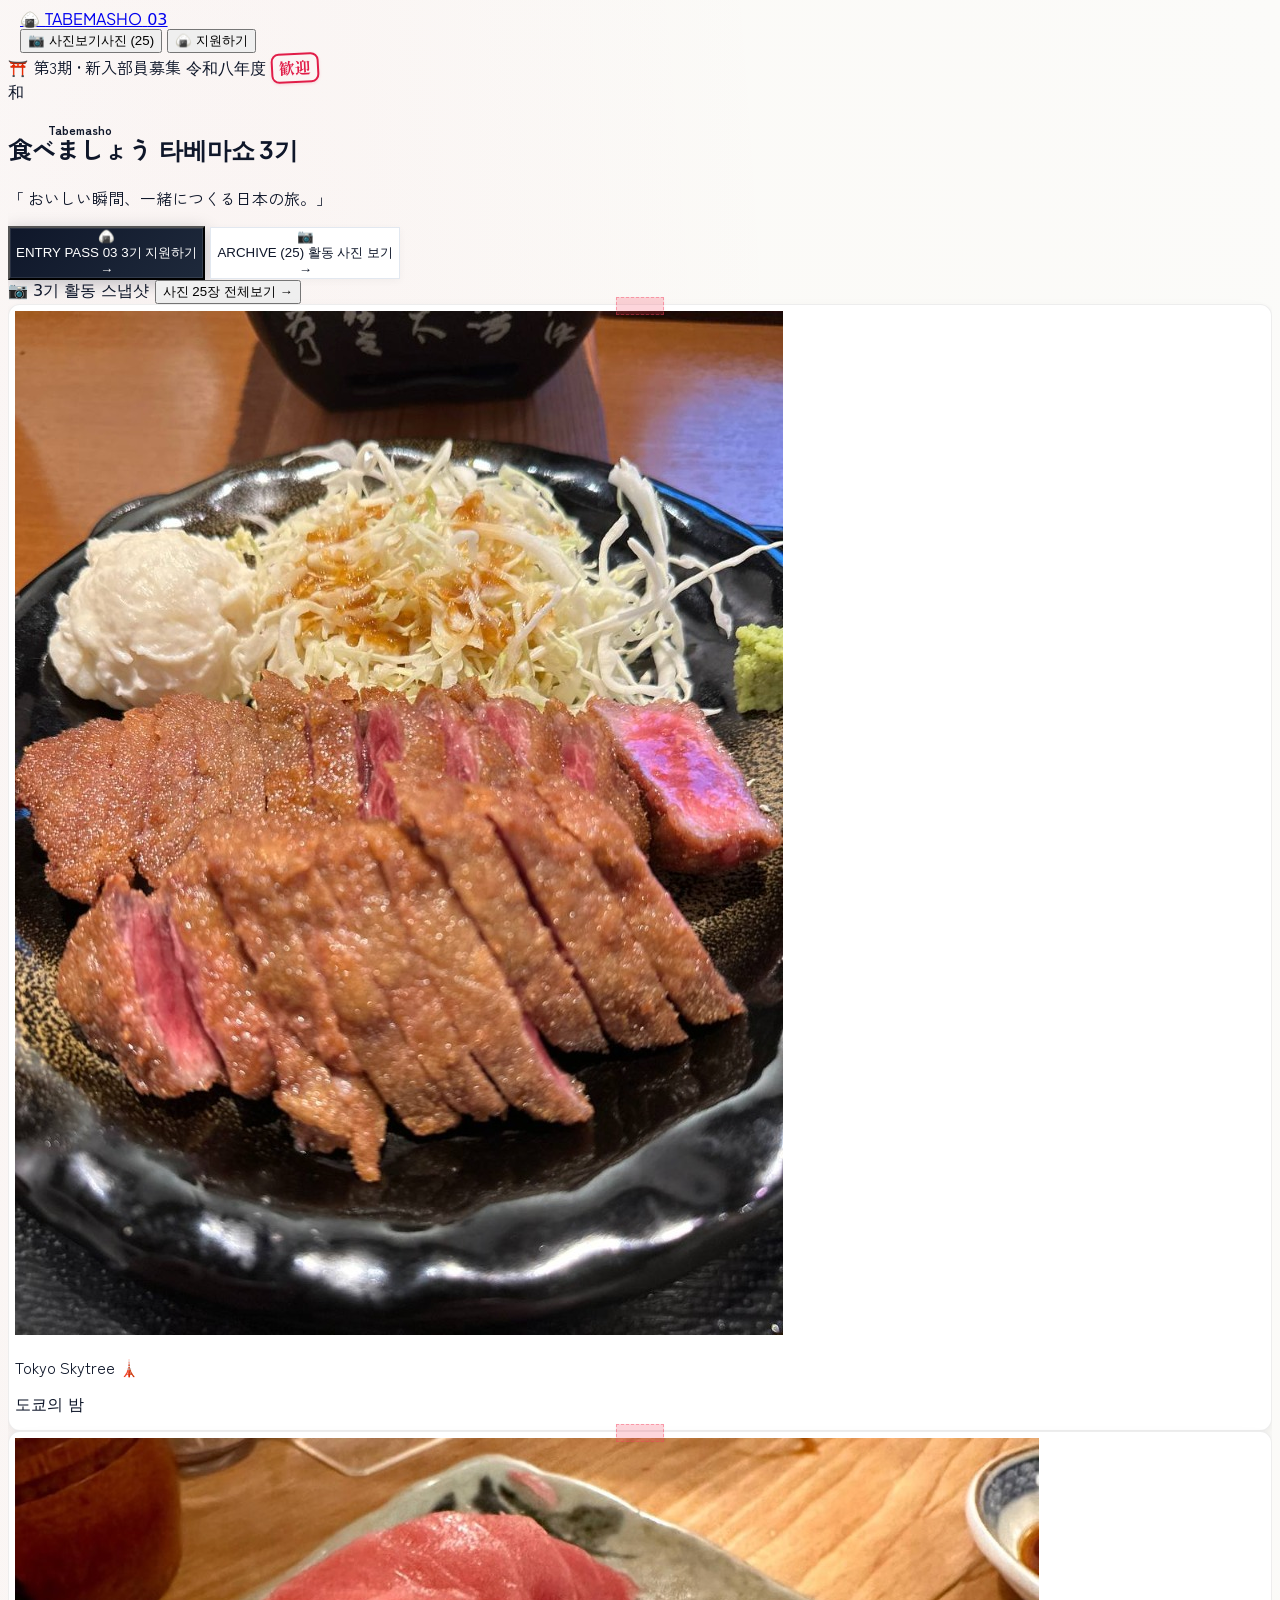
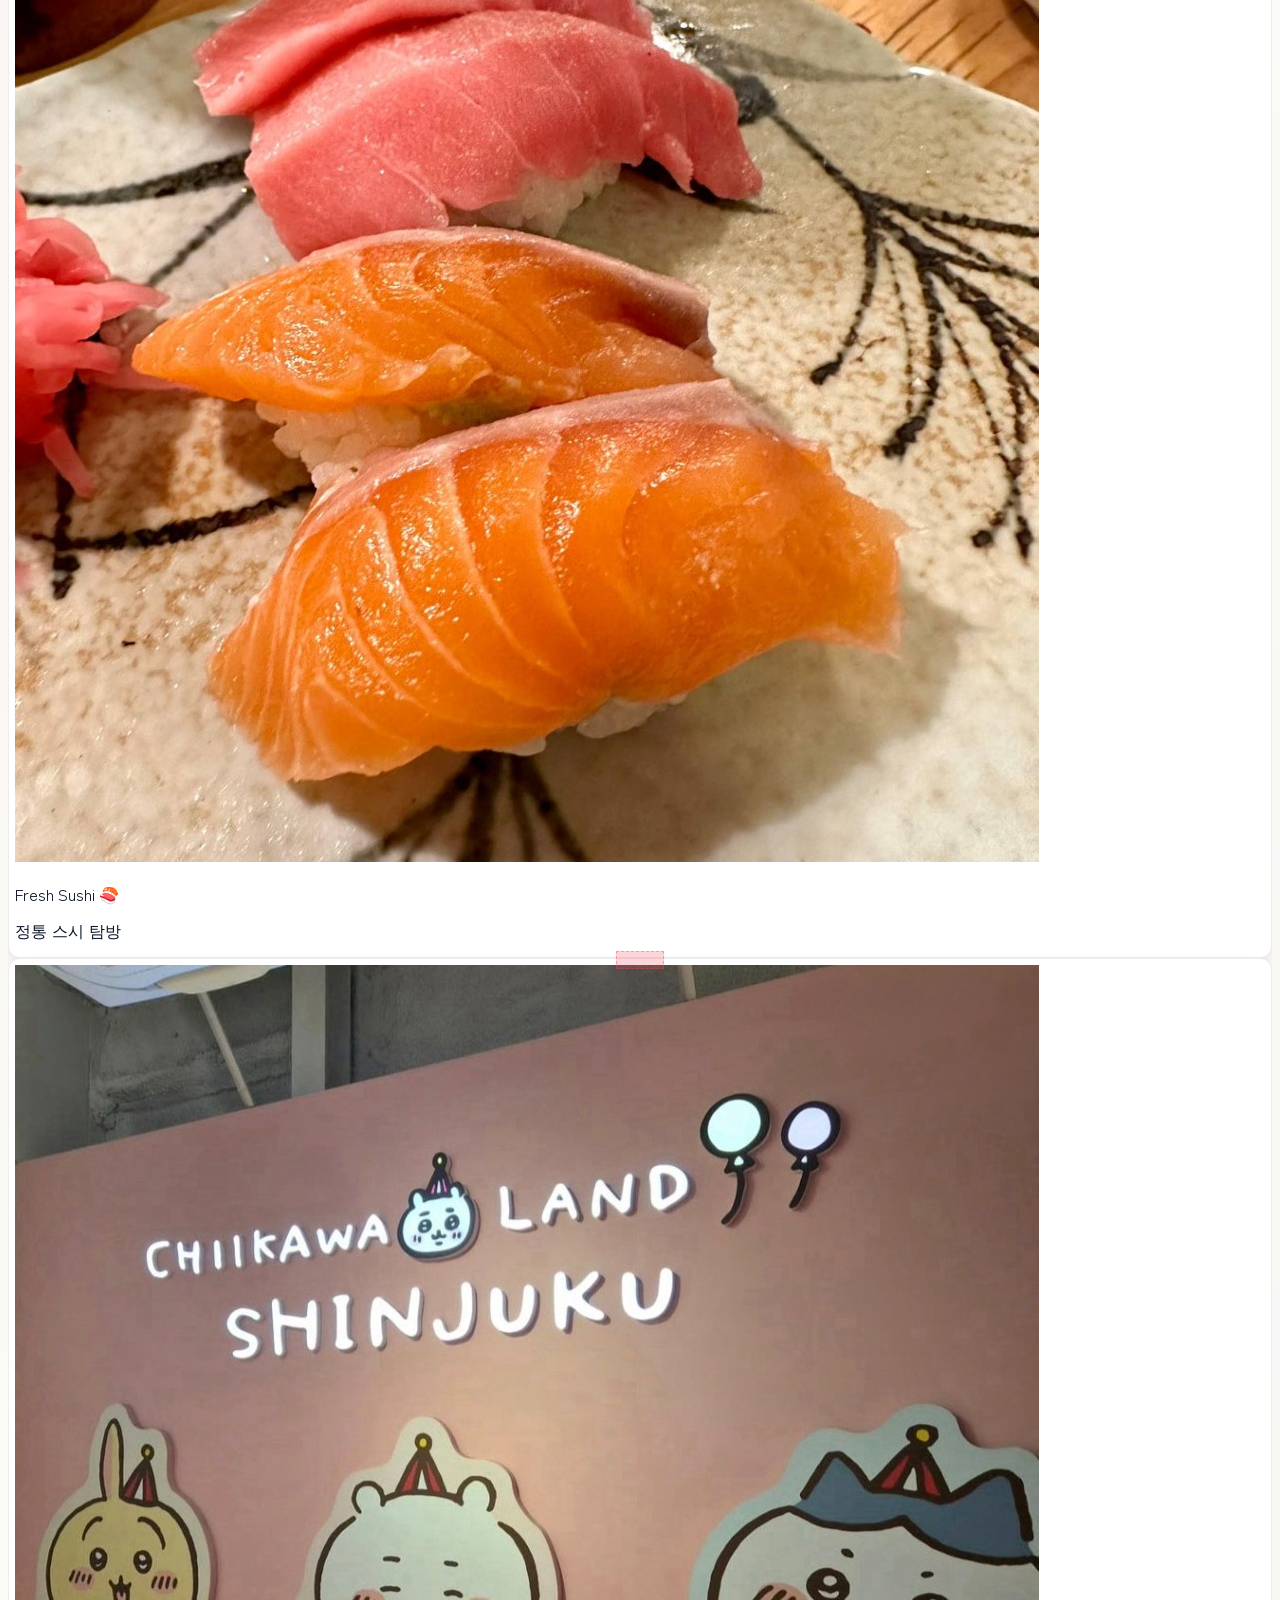
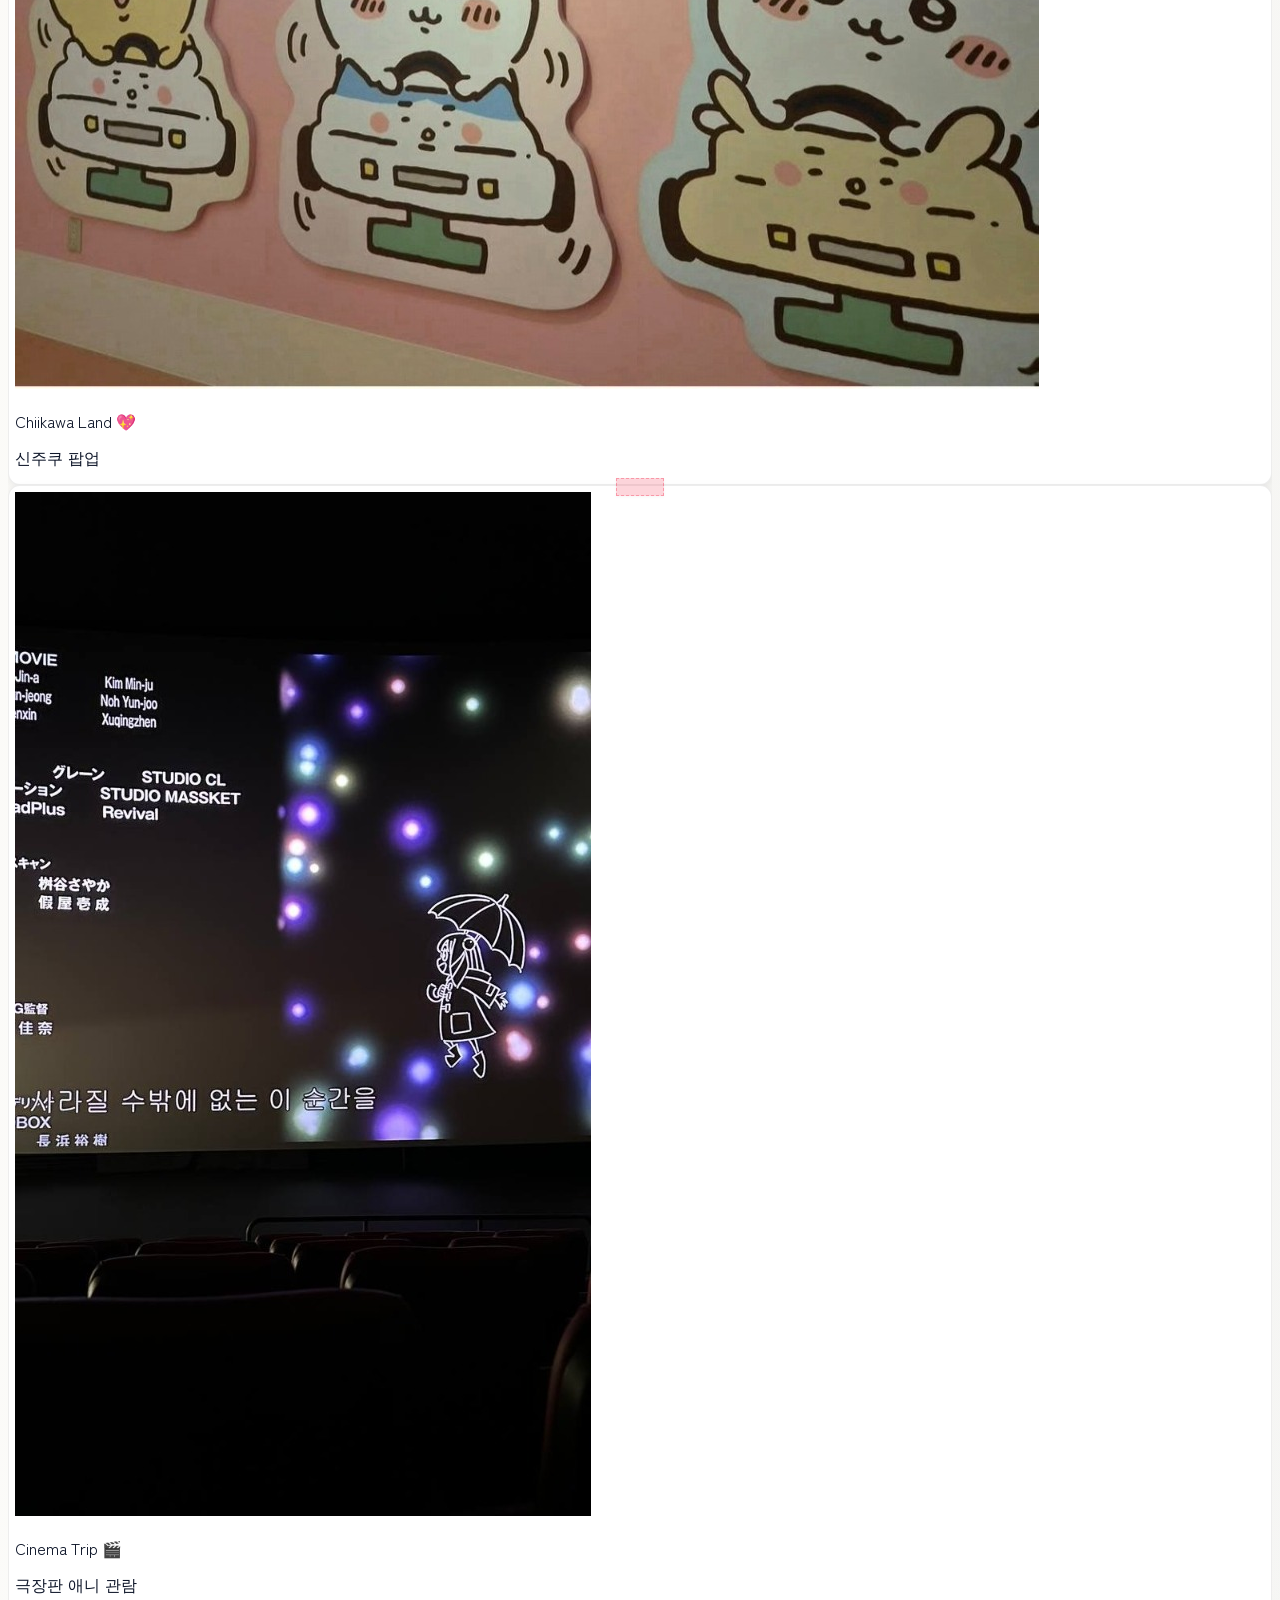
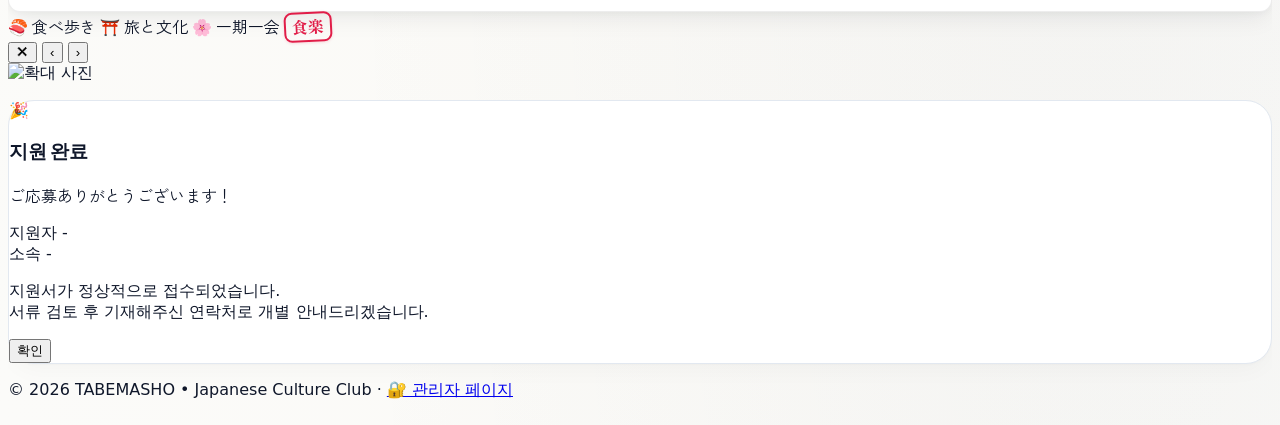
==== commit f560599c: "feat: 지원서 및 관리자 페이지에서 사진 첨부 항목 완전 제거" ====
--- a/index.html
+++ b/index.html
@@ -560,18 +560,12 @@
             </div>
           </div>
 
-          <!-- Middle Ticket Body: Photo + Info -->
-          <div class="flex gap-4 items-center">
-            <!-- Real-Time Photo Frame -->
-            <div class="w-20 h-24 sm:w-24 sm:h-28 rounded-xl bg-slate-100 border border-slate-200 overflow-hidden shrink-0 flex flex-col items-center justify-center text-slate-400 relative shadow-inner">
-              <img id="ticketPhoto" src="" alt="증명사진" class="w-full h-full object-cover hidden">
-              <div id="ticketPhotoPlaceholder" class="text-center p-2">
-                <span class="text-2xl block mb-1">👤</span>
-                <span class="text-[9px] font-mono block text-slate-400">PHOTO ID</span>
-              </div>
-              <div class="absolute bottom-0 inset-x-0 bg-slate-900/60 backdrop-blur-xs text-[8px] text-white text-center py-0.5 font-mono">
-                3RD CREW
-              </div>
+          <!-- Middle Ticket Body: Emblem + Info -->
+          <div class="flex gap-3.5 sm:gap-4 items-center">
+            <!-- Japanese Crest / Emblem Badge -->
+            <div class="w-16 h-16 sm:w-20 sm:h-20 rounded-2xl bg-slate-900 text-white flex flex-col items-center justify-center shrink-0 shadow-md border border-slate-800">
+              <span class="text-2xl sm:text-3xl mb-0.5">🍙</span>
+              <span class="text-[8px] sm:text-[9px] font-mono tracking-widest text-rose-400 font-bold uppercase">3RD CREW</span>
             </div>
 
             <!-- Applicant Text Details -->
@@ -878,42 +872,6 @@
                 class="editorial-input resize-none"
               ></textarea>
             </div>
-
-            <!-- 13. 사진 첨부 -->
-            <div>
-              <label class="block text-xs font-bold text-slate-700 mb-1">
-                13. 본인을 확인할 수 있는 자연스러운 사진 1장 첨부 📸
-              </label>
-              <p class="text-[11px] text-slate-400 mb-3">과하게 꾸미지 않은 일상 사진이면 충분하며, 멤버십 패스에 즉시 인쇄됩니다.</p>
-
-              <div id="photoDropZone" class="border-2 border-dashed border-slate-200 rounded-2xl p-4 sm:p-6 text-center cursor-pointer hover:border-slate-800 hover:bg-slate-50/60 transition-all">
-                <input type="file" id="photoInput" accept="image/*" class="hidden">
-                <div class="w-10 h-10 mx-auto mb-2 rounded-full bg-slate-100 flex items-center justify-center text-lg text-slate-700">
-                  📷
-                </div>
-                <p class="text-xs font-bold text-slate-800">클릭하거나 사진을 이곳으로 드래그하세요</p>
-                <p class="text-[11px] text-slate-400 mt-0.5">JPG, PNG 파일 (최대 10MB)</p>
-              </div>
-
-              <div id="photoPreviewContainer" class="hidden mt-4 flex flex-col items-center">
-                <div class="w-40 h-48 rounded-2xl overflow-hidden border border-slate-200 shadow-md bg-slate-100 relative group">
-                  <img id="photoImagePreview" src="" alt="첨부 사진" class="w-full h-full object-cover">
-                  <div class="absolute bottom-2 left-2 right-2 bg-slate-900/80 backdrop-blur-xs text-white text-[10px] font-bold text-center py-1 rounded-lg">
-                    3기 패스 인쇄 완료 ✨
-                  </div>
-                </div>
-
-                <div class="mt-2.5 flex items-center gap-3">
-                  <button type="button" onclick="document.getElementById('photoInput').click()" class="text-xs font-bold text-slate-700 hover:text-black cursor-pointer">
-                    사진 교체
-                  </button>
-                  <span class="text-slate-200">|</span>
-                  <button type="button" id="removePhotoBtn" class="text-xs font-bold text-rose-500 hover:underline cursor-pointer">
-                    삭제
-                  </button>
-                </div>
-              </div>
-            </div>
           </div>
 
           <!-- Section 04: 확인사항 -->
@@ -1036,15 +994,9 @@
           <span class="text-slate-400">지원자</span>
           <span id="modalSummaryName" class="font-bold text-slate-900">-</span>
         </div>
-        <div class="flex justify-between items-center pb-2 border-b border-slate-200/60">
+        <div class="flex justify-between items-center">
           <span class="text-slate-400">소속</span>
           <span id="modalSummaryDept" class="font-medium text-slate-800">-</span>
-        </div>
-        <div class="hidden flex justify-between items-center pt-1">
-          <span class="text-slate-400">첨부 사진</span>
-          <div class="w-9 h-9 rounded-lg overflow-hidden border border-slate-200">
-            <img id="modalSummaryPhoto" src="" alt="사진" class="w-full h-full object-cover">
-          </div>
         </div>
       </div>
 
